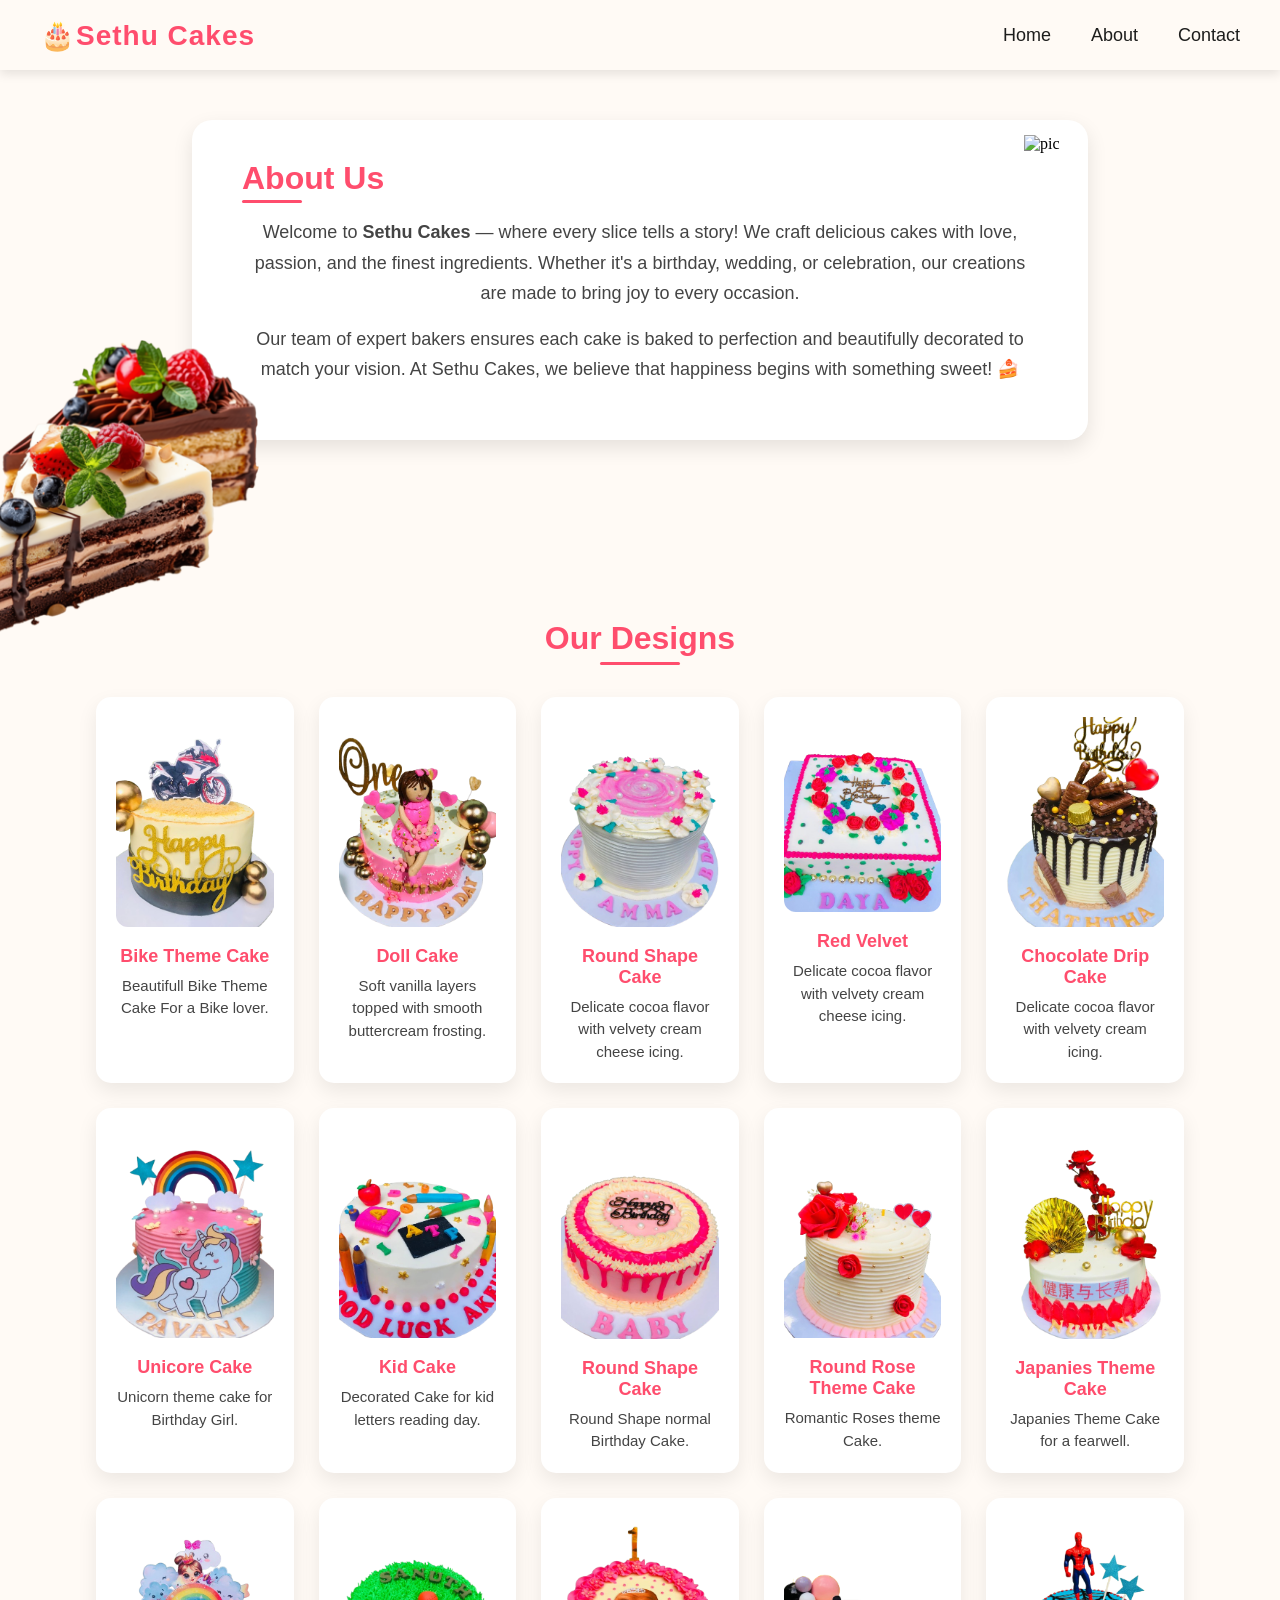
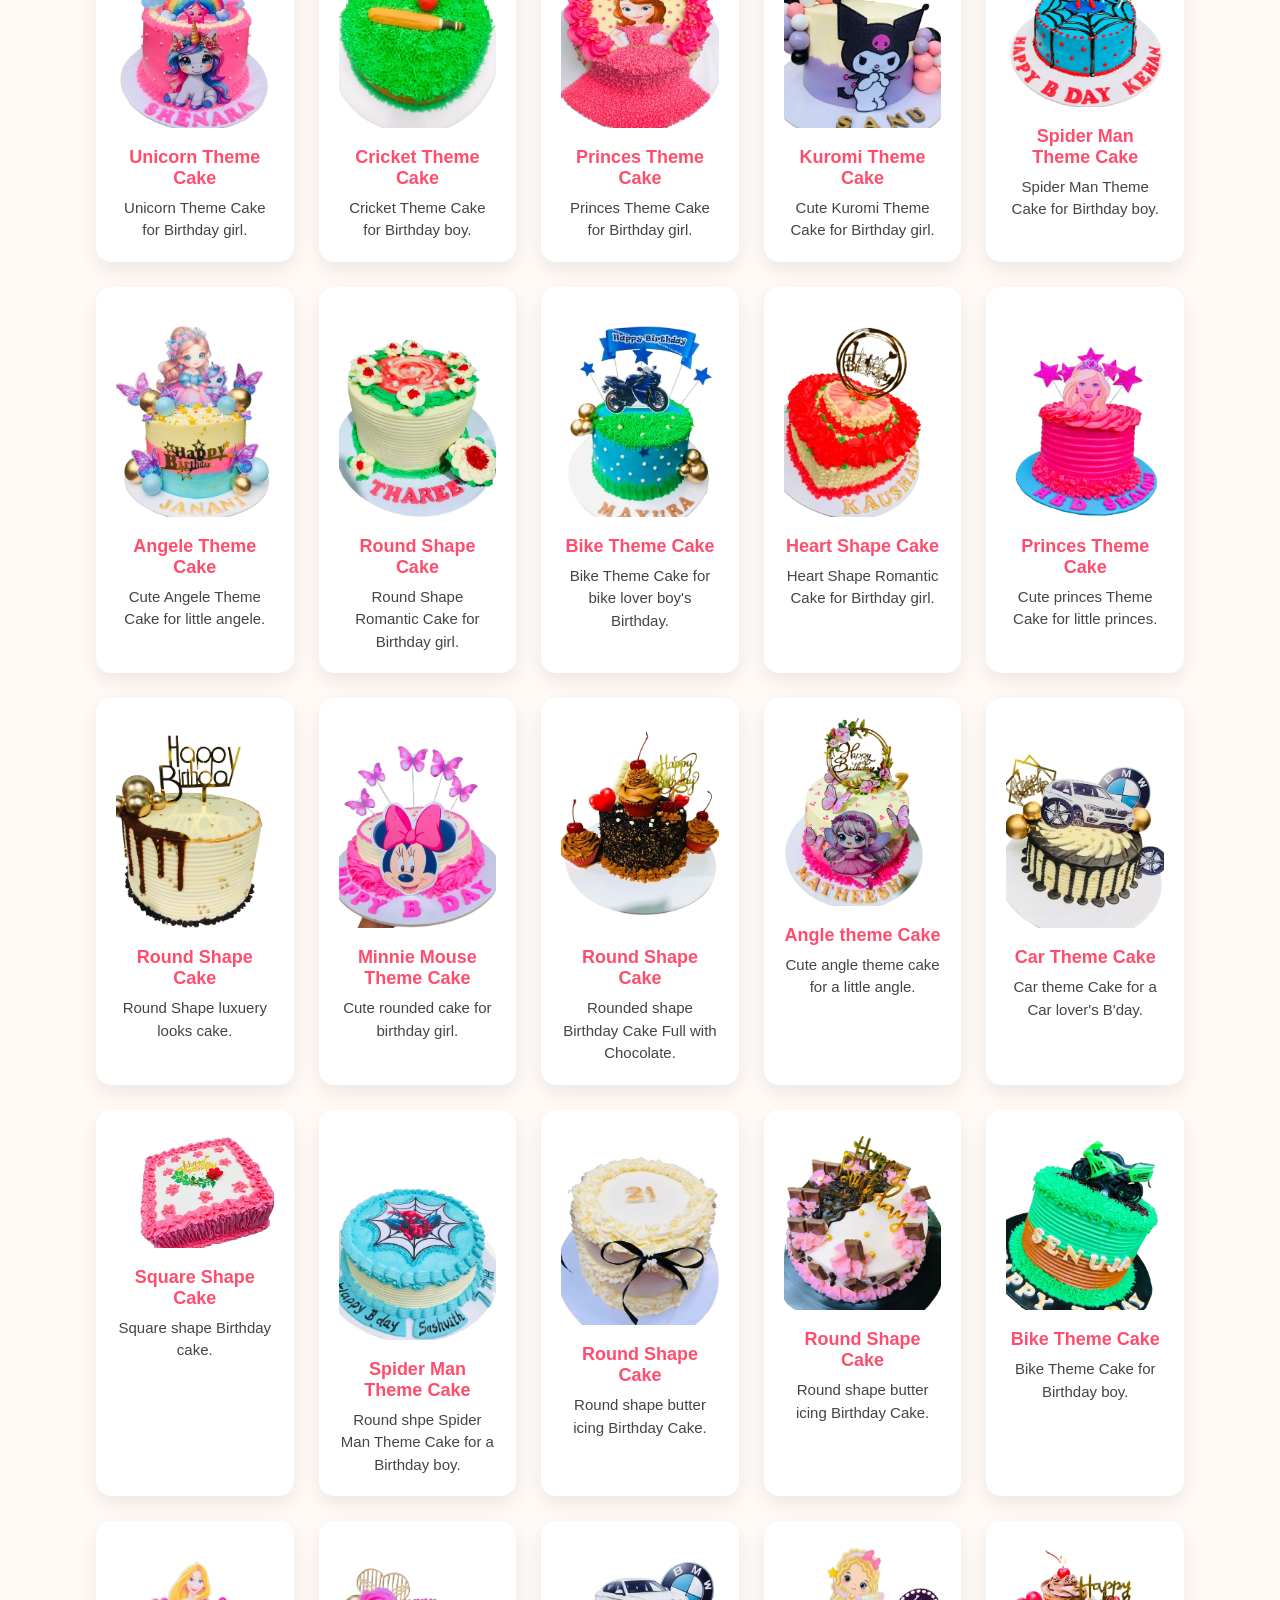
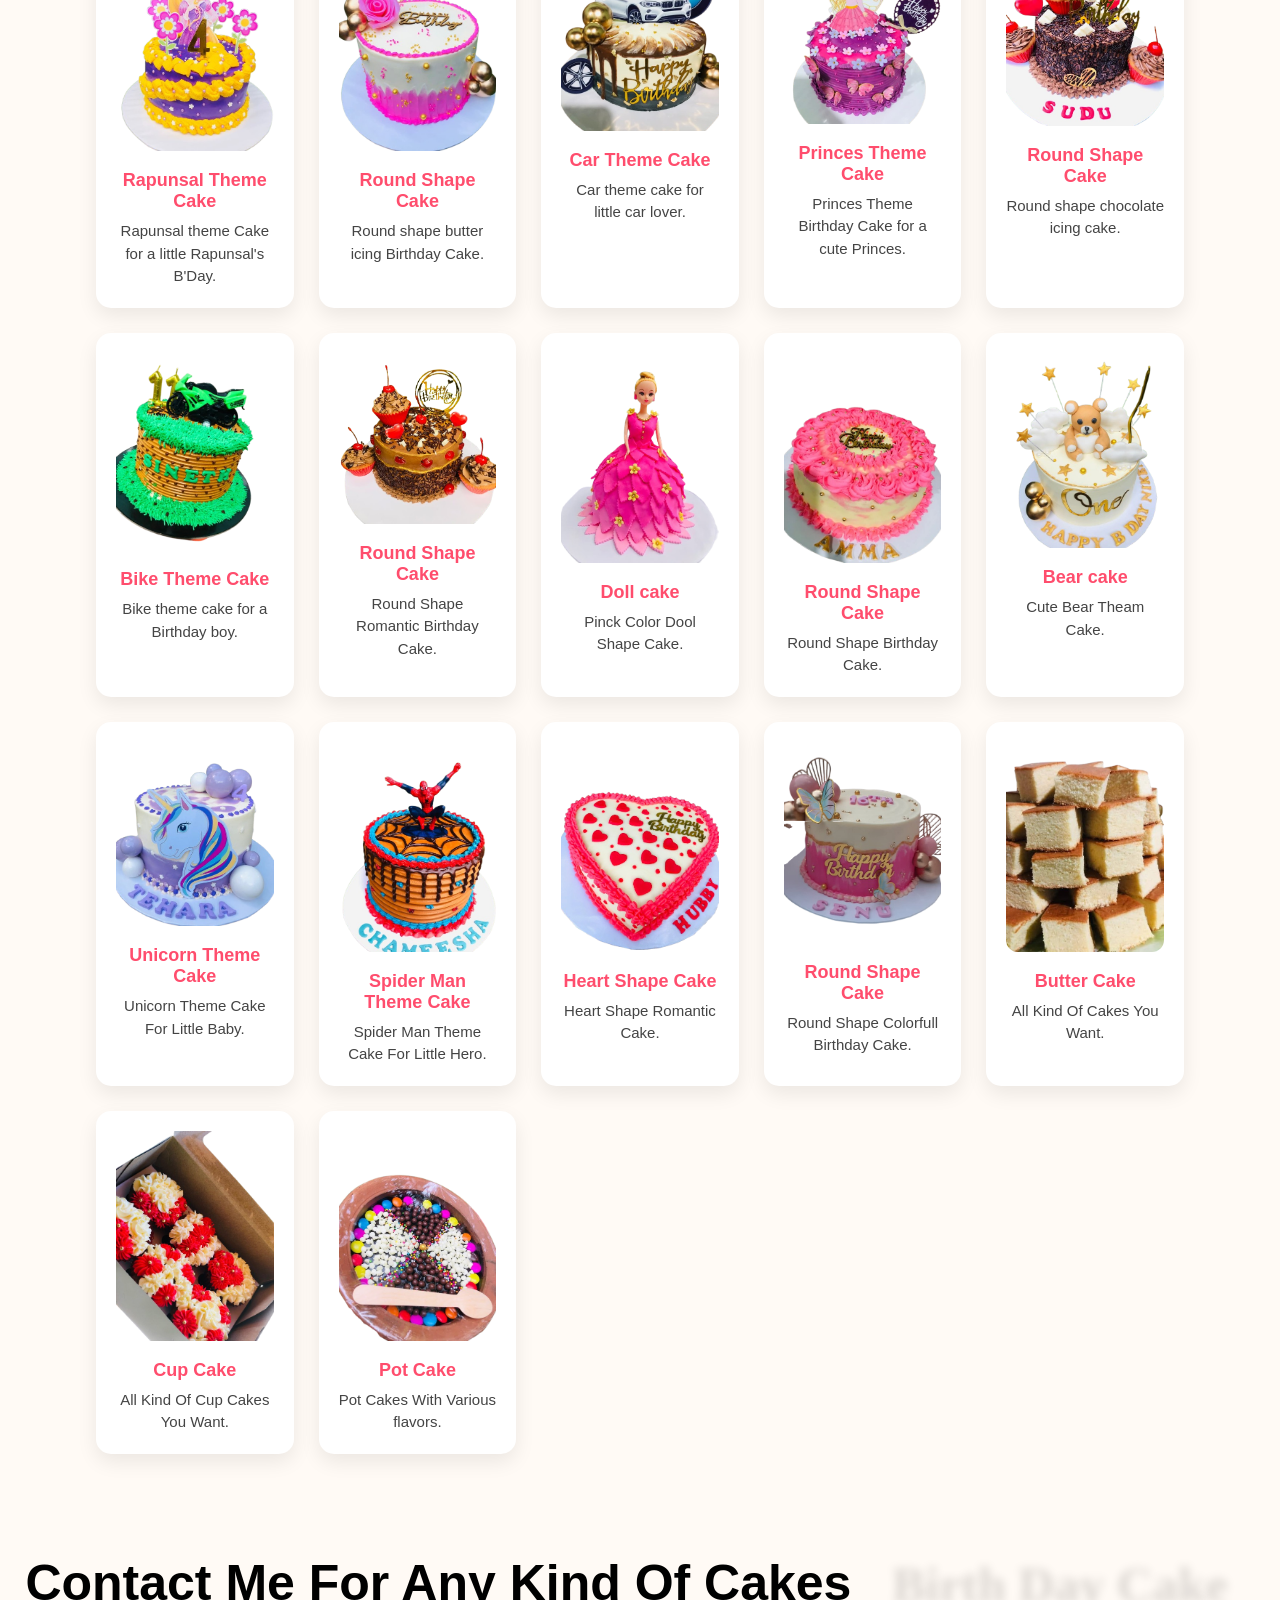
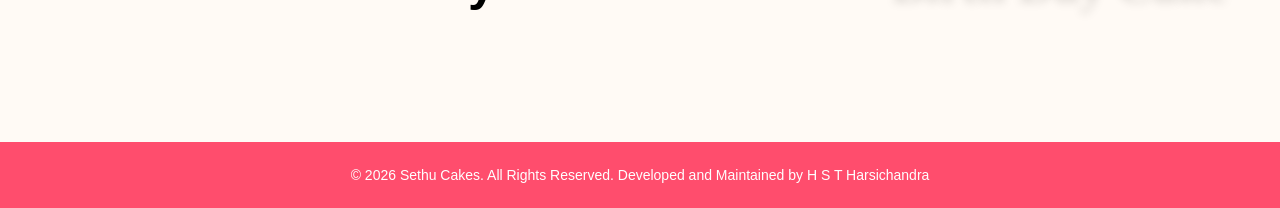
==== Sethu Cakes/menu.html @ a249d894 "Initial website upload" ====
<!DOCTYPE html>
<html lang="en">
<head>
    <meta charset="UTF-8">
    <meta name="viewport" content="width=device-width, initial-scale=1.0">
    <title>Sethu Cakes</title>
    
    <link rel='stylesheet' type='text/css' media='screen' href='main.css'>
    <link rel="stylesheet" href="menu1.css"/>

</head>

<body class="body">
  <header class="f">
    <h2>🎂Sethu Cakes</h2>

    <!-- Hamburger Icon -->
    <div class="hamburger" onclick="toggleMenu()">
      <span></span>
      <span></span>
      <span></span>
    </div>

    <!-- Navigation Menu -->
    <ul class="nav-menu">
      <li><a href="#home" onclick="toggleMenu()">Home</a></li>
      <li><a href="#about" onclick="toggleMenu()">About</a></li>
      <li><a href="#contact" onclick="toggleMenu()">Contact</a></li>
    </ul>
  </header>

  <!-- JS MUST be here -->
  <script>
    function toggleMenu() {
      document.querySelector('.nav-menu').classList.toggle('active');
    }
  </script>
</body>



  <section class="about" id="about">
  <div class="about-box">
    
    <h2 >About Us</h2>
    <p>
      Welcome to <strong>Sethu Cakes</strong> — where every slice tells a story!  
      We craft delicious cakes with love, passion, and the finest ingredients.  
      Whether it's a birthday, wedding, or celebration, our creations are made  
      to bring joy to every occasion.  
    </p>
    <p>
      Our team of expert bakers ensures each cake is baked to perfection and  
      beautifully decorated to match your vision. At Sethu Cakes, we believe  
      that happiness begins with something sweet! 🍰
    </p>
  </div>
  
</section>
<section>
    <img src="peace.PNG" alt="pic" class="img">
</section>
<section>
  <img src="two slice.png" alt="pic2" class="img2">
</section>
<section class="menu-section" id="home">
  <div class="menu-container">
    <h2 >Our Designs</h2>

    <div class="menu-grid">
      <!-- Cake 1 -->
      

      <div class="menu-item" onclick="openModal('cakeModal1')">
        <img src="cake 4tos/New folder (47)/bike4.png" alt="Chocolate Cake">
        <h3 class="h3">Bike Theme Cake</h3>
        <p class="p">Beautifull Bike Theme Cake For a Bike lover.</p>
       
      </div>
      
        <div id="cakeModal1" class="modal">
          <div class="modal-content">
            <span class="close" onclick="closeModal('cakeModal1')">&times;</span>
            
            <div class="slider">
              
                <img class="slides" src="cake 4tos/New folder (47)/bike.jpg" alt="Bike cake Photo">
                <img class="slides" src="cake 4tos/New folder (47)/bike2.jpg" alt="Bike cake Photo">
                <img class="slides" src="cake 4tos/New folder (47)/bike3.jpg" alt="Bike cake Photo">
              
             </div>
            <button class="prev" onclick="prevImage('cakeModal1')">&#10094;</button>
            <button class="next" onclick="nextImage('cakeModal1')">&#10095;</button>
            
            <!-- Right: Text Info -->
            <div class="modal-text">
              <h3>Bike Theme Cake</h3>
              <p class="a">
               Made with softly with butter icing cake for boy's Birth day
              </p>
               <p class="b" >Prise:  3800 lkr</p>
              <p class="b">Delivery available (Additional cost will add)</p>
              <p>
                <button class="btn" onclick="whatsApp(this)">Contact Me</button>
              </p>
            </div>
          </div>
        </div>

      <!-- Cake 2 -->
      <div class="menu-item" onclick="openModal('cakeModal2')">
        <img src="cake 4tos/New folder (48)/doll3.png" alt="Vanilla Cake">
        <h3>Doll Cake</h3>
        <p>Soft vanilla layers topped with smooth buttercream frosting.</p>
      </div>
      <div id="cakeModal2" class="modal">
          <div class="modal-content">
            <span class="close" onclick="closeModal('cakeModal2')">&times;</span>
            
            <div class="slider">
              
                <img class="slides" src="cake 4tos/New folder (48)/doll.jpg" alt=" cake Photo">
                <img class="slides" src="cake 4tos/New folder (48)/doll1.jpg" alt=" cake Photo">
                <img class="slides" src="cake 4tos/New folder (48)/doll2.jpg" alt=" cake Photo">
              
             </div>
            <button class="prev" onclick="prevImage('cakeModal2')">&#10094;</button>
            <button class="next" onclick="nextImage('cakeModal2')">&#10095;</button>
            
            <!-- Right: Text Info -->
            <div class="modal-text">
              <h3>Doll Cake</h3>
              <p class="a">
               Hand made fonded icing doll with butter icing cake
              </p>
               <p class="b" >Prise:  3800 lkr</p>
              <p class="b">Delivery available (Additional cost will add)</p>
              <p>
                <button class="btn" onclick="whatsApp(this)">Contact Me</button>
              </p>
            </div>
          </div>
        </div>


      <!-- Cake 3 -->
      <div class="menu-item" onclick="openModal('cakeModal3')">
        <img src="cake 4tos/New folder/WhatsApp_Image_2025-10-23_at_00.02.32_189ddcd5-removebg-preview.png" alt="Red Velvet Cake">
        <h3>Round Shape Cake</h3>
        <p>Delicate cocoa flavor with velvety cream cheese icing.</p>
      </div>
      <div id="cakeModal3" class="modal">
          <div class="modal-content">
            <span class="close" onclick="closeModal('cakeModal3')">&times;</span>
            
            <div class="slider">
              
                <img class="slides" src="cake 4tos/New folder/WhatsApp Image 2025-10-23 at 00.02.32_189ddcd5.jpg" alt="cake Photo">
                <img class="slides" src="cake 4tos/New folder/WhatsApp Image 2025-10-23 at 00.02.39_8df46bee.jpg" alt="cake Photo">
                <img class="slides" src="cake 4tos/New folder/WhatsApp Image 2025-10-23 at 00.02.41_5da0167f.jpg" alt="cake Photo">
              
             </div>
            <button class="prev" onclick="prevImage('cakeModal3')">&#10094;</button>
            <button class="next" onclick="nextImage('cakeModal3')">&#10095;</button>
            
            <!-- Right: Text Info -->
            <div class="modal-text">
              <h3>Round Shape Cake</h3>
              <p class="a">
               Butter cake corvered and decorated with butter icing.
              </p>
               <p class="b" >Prise:  3500 lkr</p>
              <p class="b">Delivery available (Additional cost will add)</p>
              <p>
                <button class="btn" onclick="whatsApp(this)">Contact Me</button>
              </p>
            </div>
          </div>
        </div>


      <!-- Cake 4 -->
     
      <div class="menu-item" onclick="openModal('cakeModal4')">
        <img src="cake 4tos/New folder (2)/cake4.png" alt="Red Velvet Cake">
        <h3>Red Velvet</h3>
        <p>Delicate cocoa flavor with velvety cream cheese icing.</p>
      </div>
      <div id="cakeModal4" class="modal">
          <div class="modal-content">
            <span class="close" onclick="closeModal('cakeModal4')">&times;</span>
            
            <div class="slider">
              
                <img class="slides" src="cake 4tos/New folder (2)/cake1.jpg" alt="cake Photo">
                <img class="slides" src="cake 4tos/New folder (2)/cake2.jpg" alt="cake Photo">
                <img class="slides" src="cake 4tos/New folder (2)/cake3.jpg" alt="cake Photo">
              
             </div>
            <button class="prev" onclick="prevImage('cakeModal4')">&#10094;</button>
            <button class="next" onclick="nextImage('cakeModal4')">&#10095;</button>
            
            <!-- Right: Text Info -->
            <div class="modal-text">
              <h3>Red Velvet</h3>
              <p class="a">
               Chocolate cake corvered with butter icing and decorated with butter icing
              </p>
               <p class="b" >Prise:  3500 lkr</p>
              <p class="b">Delivery available (Additional cost will add)</p>
              <p>
                <button class="btn" onclick="whatsApp(this)">Contact Me</button>
              </p>
            </div>
          </div>
        </div>

      

      <!-- Cake 5 -->
     <div class="menu-item" onclick="openModal('cakeModal5')">
        <img src="cake 4tos/New folder (3)/cake4.png" alt="cake photo">
        <h3>Chocolate Drip Cake</h3>
        <p>Delicate cocoa flavor with velvety cream icing.</p>
      </div>
      <div id="cakeModal5" class="modal">
          <div class="modal-content">
            <span class="close" onclick="closeModal('cakeModal5')">&times;</span>
            
            <div class="slider">
              
                <img class="slides" src="cake 4tos/New folder (3)/cake1.jpg" alt="cake Photo">
                <img class="slides" src="cake 4tos/New folder (3)/cake2.jpg" alt="cake Photo">
                <img class="slides" src="cake 4tos/New folder (3)/cake3.jpg" alt="cake Photo">
              
             </div>
            <button class="prev" onclick="prevImage('cakeModal5')">&#10094;</button>
            <button class="next" onclick="nextImage('cakeModal5')">&#10095;</button>
            
            <!-- Right: Text Info -->
            <div class="modal-text">
              <h3>Chocolate Drip Cake</h3>
              <p class="a">
               Made with softly with chocolate cake & covered from butter icing & Chocolate diped
              </p>
               <p class="b" >Prise:  3800 lkr</p>
              <p class="b">Delivery available (Additional cost will add)</p>
              <p>
                <button class="btn" onclick="whatsApp(this)">Contact Me</button>
              </p>
            </div>
          </div>
        </div>


      <!-- Cake 6 -->
      <div class="menu-item" onclick="openModal('cakeModal6')">
        <img src="cake 4tos/New folder (4)/cake3.png" alt="cake photo">
        <h3>Unicore Cake</h3>
        <p>Unicorn theme cake for Birthday Girl.</p>
      </div>
      <div id="cakeModal6" class="modal">
          <div class="modal-content">
            <span class="close" onclick="closeModal('cakeModal6')">&times;</span>
            
            <div class="slider">
              
                <img class="slides" src="cake 4tos/New folder (4)/cake1.jpg" alt="cake Photo">
                <img class="slides" src="cake 4tos/New folder (4)/cake2.jpg" alt="cake Photo">
                
              
             </div>
            <button class="prev" onclick="prevImage('cakeModal6')">&#10094;</button>
            <button class="next" onclick="nextImage('cakeModal6')">&#10095;</button>
            
            <!-- Right: Text Info -->
            <div class="modal-text">
              <h3>Unicorn Cake</h3>
              <p class="a">
               Butter cake corverd with butter icing & used Unicorn topin.
              </p>
               <p class="b" >Prise:  3500 lkr</p>
              <p class="b">Delivery available (Additional cost will add)</p>
              <p>
                <button class="btn" onclick="whatsApp(this)">Contact Me</button>
              </p>
            </div>
          </div>
        </div>

      <!-- Cake 7 -->
      <div class="menu-item" onclick="openModal('cakeModal7')">
        <img src="cake 4tos/New folder (5)/cake4.png" alt="cake photo">
        <h3>Kid Cake</h3>
        <p>Decorated Cake for kid letters reading day.</p>
      </div>
      <div id="cakeModal7" class="modal">
          <div class="modal-content">
            <span class="close" onclick="closeModal('cakeModal7')">&times;</span>
            
            <div class="slider">
              
                <img class="slides" src="cake 4tos/New folder (5)/cake1.jpg" alt="cake Photo">
                <img class="slides" src="cake 4tos/New folder (5)/cake2.jpg" alt="cake Photo">
                <img class="slides" src="cake 4tos/New folder (5)/cake3.jpg" alt="cake Photo">
                
              
             </div>
            <button class="prev" onclick="prevImage('cakeModal7')">&#10094;</button>
            <button class="next" onclick="nextImage('cakeModal7')">&#10095;</button>
            
            <!-- Right: Text Info -->
            <div class="modal-text">
              <h3>Kid Cake</h3>
              <p class="a">
               Butter cake covered with fonded icinc and hand made fonded decoration .
              </p>
               <p class="b" >Prise:  3900 lkr</p>
              <p class="b">Delivery available (Additional cost will add)</p>
              <p>
                <button class="btn" onclick="whatsApp(this)">Contact Me</button>
              </p>
            </div>
          </div>
        </div>


      <!-- Cake 8 -->
      <div class="menu-item" onclick="openModal('cakeModal8')">
        <img src="cake 4tos/New folder (6)/cake4.png" alt="cake photo">
        <h3>Round Shape Cake</h3>
        <p>Round Shape normal Birthday Cake.</p>
      </div>
      <div id="cakeModal8" class="modal">
          <div class="modal-content">
            <span class="close" onclick="closeModal('cakeModal8')">&times;</span>
            
            <div class="slider">
              
                <img class="slides" src="cake 4tos/New folder (6)/cake1.jpg" alt="cake Photo">
                <img class="slides" src="cake 4tos/New folder (6)/cake2.jpg" alt="cake Photo">
                <img class="slides" src="cake 4tos/New folder (6)/cake3.jpg" alt="cake Photo">
                
              
             </div>
            <button class="prev" onclick="prevImage('cakeModal8')">&#10094;</button>
            <button class="next" onclick="nextImage('cakeModal8')">&#10095;</button>
            
            <!-- Right: Text Info -->
            <div class="modal-text">
              <h3>Round Shape Cake</h3>
              <p class="a">
               Butter cake covered & decorated with butter icing cake.
              </p>
               <p class="b" >Prise:  3500 lkr</p>
              <p class="b">Delivery available (Additional cost will add)</p>
              <p>
                <button class="btn" onclick="whatsApp(this)">Contact Me</button>
              </p>
            </div>
          </div>
        </div>


      <!-- Cake 9 -->
      <div class="menu-item" onclick="openModal('cakeModal9')">
        <img src="cake 4tos/New folder (7)/rose3.png" alt="cake photo">
        <h3>Round Rose Theme Cake</h3>
        <p>Romantic Roses theme Cake.</p>
      </div>
      <div id="cakeModal9" class="modal">
          <div class="modal-content">
            <span class="close" onclick="closeModal('cakeModal9')">&times;</span>
            
            <div class="slider">
              
                <img class="slides" src="cake 4tos/New folder (7)/rose.jpg" alt="cake Photo">
                <img class="slides" src="cake 4tos/New folder (7)/rose2.jpg" alt="cake Photo">
                
                
              
             </div>
            <button class="prev" onclick="prevImage('cakeModal9')">&#10094;</button>
            <button class="next" onclick="nextImage('cakeModal9')">&#10095;</button>
            
            <!-- Right: Text Info -->
            <div class="modal-text">
              <h3>Round Rose Theme Cake</h3>
              <p class="a">
               Corverd with butter icing & decorated with fonded roses.
              </p>
               <p class="b" >Prise:  3500 lkr</p>
              <p class="b">Delivery available (Additional cost will add)</p>
              <p>
                <button class="btn" onclick="whatsApp(this)">Contact Me</button>
              </p>
            </div>
          </div>
        </div>

        
      <!-- Cake 10 -->
      <div class="menu-item" onclick="openModal('cakeModal10')">
        <img src="cake 4tos/New folder (8)/cake3.png" alt="cake photo">
        <h3>Japanies Theme Cake</h3>
        <p>Japanies Theme Cake for a fearwell.</p>
      </div>
      <div id="cakeModal10" class="modal">
          <div class="modal-content">
            <span class="close" onclick="closeModal('cakeModal10')">&times;</span>
            
            <div class="slider">
              
                <img class="slides" src="cake 4tos/New folder (8)/cake1.jpg" alt="cake Photo">
                <img class="slides" src="cake 4tos/New folder (8)/cake2.jpg" alt="cake Photo">
                
                
              
             </div>
            <button class="prev" onclick="prevImage('cakeModal10')">&#10094;</button>
            <button class="next" onclick="nextImage('cakeModal10')">&#10095;</button>
            
            <!-- Right: Text Info -->
            <div class="modal-text">
              <h3>Japanies Theme Cake</h3>
              <p class="a">
               Corverd with butter icing & fonded icing & decorated with fresh flowers.
              </p>
               <p class="b" >Prise:  3800 lkr</p>
              <p class="b">Delivery available (Additional cost will add)</p>
              <p>
                <button class="btn" onclick="whatsApp(this)">Contact Me</button>
              </p>
            </div>
          </div>
        </div>


      <!-- Cake 11 -->
      <div class="menu-item" onclick="openModal('cakeModal11')">
        <img src="cake 4tos/New folder (9)/cake4.png" alt="cake photo">
        <h3>Unicorn Theme Cake</h3>
        <p>Unicorn Theme Cake for Birthday girl.</p>
      </div>
      <div id="cakeModal11" class="modal">
          <div class="modal-content">
            <span class="close" onclick="closeModal('cakeModal11')">&times;</span>
            
            <div class="slider">
              
                <img class="slides" src="cake 4tos/New folder (9)/cake1.jpg" alt="cake Photo">
                <img class="slides" src="cake 4tos/New folder (9)/cake2.jpg" alt="cake Photo">
                <img class="slides" src="cake 4tos/New folder (9)/cake3.jpg" alt="cake Photo">
                
                
              
             </div>
            <button class="prev" onclick="prevImage('cakeModal11')">&#10094;</button>
            <button class="next" onclick="nextImage('cakeModal11')">&#10095;</button>
            
            <!-- Right: Text Info -->
            <div class="modal-text">
              <h3>Unicorn Theme Cake</h3>
              <p class="a">
               Corverd with butter icing and use beautifull topins to decorate.
              </p>
               <p class="b" >Prise:  3500 lkr</p>
              <p class="b">Delivery available (Additional cost will add)</p>
              <p>
                <button class="btn" onclick="whatsApp(this)">Contact Me</button>
              </p>
            </div>
          </div>
        </div>


      <!-- Cake 12 -->
      <div class="menu-item" onclick="openModal('cakeModal12')">
        <img src="cake 4tos/New folder (10)/cake4.png" alt="cake photo">
        <h3>Cricket Theme Cake</h3>
        <p>Cricket Theme Cake for Birthday boy.</p>
      </div>
      <div id="cakeModal12" class="modal">
          <div class="modal-content">
            <span class="close" onclick="closeModal('cakeModal12')">&times;</span>
            
            <div class="slider">
              
                <img class="slides" src="cake 4tos/New folder (10)/cake1.jpg" alt="cake Photo">
                <img class="slides" src="cake 4tos/New folder (10)/cake2.jpg" alt="cake Photo">
                <img class="slides" src="cake 4tos/New folder (10)/cake3.jpg" alt="cake Photo">
                
                
              
             </div>
            <button class="prev" onclick="prevImage('cakeModal12')">&#10094;</button>
            <button class="next" onclick="nextImage('cakeModal12')">&#10095;</button>
            
            <!-- Right: Text Info -->
            <div class="modal-text">
              <h3>Cricket Theme Cake</h3>
              <p class="a">
               Corverd with butter icing and decorated with fonded bat and ball.
              </p>
               <p class="b" >Prise:  3500 lkr</p>
              <p class="b">Delivery available (Additional cost will add)</p>
              <p>
                <button class="btn" onclick="whatsApp(this)">Contact Me</button>
              </p>
            </div>
          </div>
        </div>


      <!-- Cake 13 -->
      <div class="menu-item" onclick="openModal('cakeModal13')">
        <img src="cake 4tos/New folder (11)/cake4.png" alt="cake photo">
        <h3>Princes Theme Cake</h3>
        <p>Princes Theme Cake for Birthday girl.</p>
      </div>
      <div id="cakeModal13" class="modal">
          <div class="modal-content">
            <span class="close" onclick="closeModal('cakeModal13')">&times;</span>
            
            <div class="slider">
              
                <img class="slides" src="cake 4tos/New folder (11)/cake1.jpg" alt="cake Photo">
                <img class="slides" src="cake 4tos/New folder (11)/cake2.jpg" alt="cake Photo">
                <img class="slides" src="cake 4tos/New folder (11)/cake3.jpg" alt="cake Photo">
                
                
              
             </div>
            <button class="prev" onclick="prevImage('cakeModal13')">&#10094;</button>
            <button class="next" onclick="nextImage('cakeModal13')">&#10095;</button>
            
            <!-- Right: Text Info -->
            <div class="modal-text">
              <h3>Princes Theme Cake</h3>
              <p class="a">
               Corverd with butter icing and use beautifull Princes topin for decoration.
              </p>
               <p class="b" >Prise:  3500 lkr</p>
              <p class="b">Delivery available (Additional cost will add)</p>
              <p>
                <button class="btn" onclick="whatsApp(this)">Contact Me</button>
              </p>
            </div>
          </div>
        </div>


      <!-- Cake 14 -->
      <div class="menu-item" onclick="openModal('cakeModal14')">
        <img src="cake 4tos/New folder (12)/cake4.png" alt="cake photo">
        <h3>Kuromi Theme Cake</h3>
        <p>Cute Kuromi Theme Cake for Birthday girl.</p>
      </div>
      <div id="cakeModal14" class="modal">
          <div class="modal-content">
            <span class="close" onclick="closeModal('cakeModal14')">&times;</span>
            
            <div class="slider">
              
                <img class="slides" src="cake 4tos/New folder (12)/cake1.jpg" alt="cake Photo">
                <img class="slides" src="cake 4tos/New folder (12)/cake2.jpg" alt="cake Photo">
                <img class="slides" src="cake 4tos/New folder (12)/cake3.jpg" alt="cake Photo">
                
                
              
             </div>
            <button class="prev" onclick="prevImage('cakeModal14')">&#10094;</button>
            <button class="next" onclick="nextImage('cakeModal14')">&#10095;</button>
            
            <!-- Right: Text Info -->
            <div class="modal-text">
              <h3>Kuromi Theme Cake</h3>
              <p class="a">
               Corverd with butter icing & use beautifull topins & Deco balls to decorate.
              </p>
               <p class="b" >Prise:  3500 lkr</p>
              <p class="b">Delivery available (Additional cost will add)</p>
              <p>
                <button class="btn" onclick="whatsApp(this)">Contact Me</button>
              </p>
            </div>
          </div>
        </div>


      <!-- Cake 15 -->
      <div class="menu-item" onclick="openModal('cakeModal15')">
        <img src="cake 4tos/New folder (13)/cake4.png" alt="cake photo">
        <h3>Spider Man Theme Cake</h3>
        <p>Spider Man Theme Cake for Birthday boy.</p>
      </div>
      <div id="cakeModal15" class="modal">
          <div class="modal-content">
            <span class="close" onclick="closeModal('cakeModal15')">&times;</span>
            
            <div class="slider">
              
                <img class="slides" src="cake 4tos/New folder (13)/cake1.jpg" alt="cake Photo">
                <img class="slides" src="cake 4tos/New folder (13)/cake2.jpg" alt="cake Photo">
                <img class="slides" src="cake 4tos/New folder (13)/cake3.jpg" alt="cake Photo">
                
                
              
             </div>
            <button class="prev" onclick="prevImage('cakeModal15')">&#10094;</button>
            <button class="next" onclick="nextImage('cakeModal15')">&#10095;</button>
            
            <!-- Right: Text Info -->
            <div class="modal-text">
              <h3>Spider Man Theme Cake</h3>
              <p class="a">
               Corverd with butter icing & used spider man doll.
              </p>
               <p class="b" >Prise:  3500 lkr</p>
              <p class="b">Delivery available (Additional cost will add)</p>
              <p>
                <button class="btn" onclick="whatsApp(this)">Contact Me</button>
              </p>
            </div>
          </div>
        </div>
        

      <!-- Cake 16 -->
      <div class="menu-item" onclick="openModal('cakeModal16')">
        <img src="cake 4tos/New folder (14)/cake4.png" alt="cake photo">
        <h3>Angele Theme Cake</h3>
        <p>Cute Angele Theme Cake for little angele.</p>
      </div>
      <div id="cakeModal16" class="modal">
          <div class="modal-content">
            <span class="close" onclick="closeModal('cakeModal16')">&times;</span>
            
            <div class="slider">
              
                <img class="slides" src="cake 4tos/New folder (14)/cake1.jpg" alt="cake Photo">
                <img class="slides" src="cake 4tos/New folder (14)/cake2.jpg" alt="cake Photo">
                <img class="slides" src="cake 4tos/New folder (14)/cake3.jpg" alt="cake Photo">
                
                
              
             </div>
            <button class="prev" onclick="prevImage('cakeModal16')">&#10094;</button>
            <button class="next" onclick="nextImage('cakeModal16')">&#10095;</button>
            
            <!-- Right: Text Info -->
            <div class="modal-text">
              <h3>Angele Theme Cake</h3>
              <p class="a">
               Corverd with butter icing & use beautifull topins & Deco balls to decorate.
              </p>
               <p class="b" >Prise:  3500 lkr</p>
              <p class="b">Delivery available (Additional cost will add)</p>
              <p>
                <button class="btn" onclick="whatsApp(this)">Contact Me</button>
              </p>
            </div>
          </div>
        </div>



        <!-- Cake 17 -->
      <div class="menu-item" onclick="openModal('cakeModal17')">
        <img src="cake 4tos/New folder (15)/cake4.png" alt="cake photo">
        <h3>Round Shape Cake</h3>
        <p>Round Shape Romantic Cake for Birthday girl.</p>
      </div>
      <div id="cakeModal17" class="modal">
          <div class="modal-content">
            <span class="close" onclick="closeModal('cakeModal17')">&times;</span>
            
            <div class="slider">
              
                <img class="slides" src="cake 4tos/New folder (15)/cake1.jpg" alt="cake Photo">
                <img class="slides" src="cake 4tos/New folder (15)/cake2.jpg" alt="cake Photo">
                <img class="slides" src="cake 4tos/New folder (15)/cake3.jpg" alt="cake Photo">
                
                
              
             </div>
            <button class="prev" onclick="prevImage('cakeModal17')">&#10094;</button>
            <button class="next" onclick="nextImage('cakeModal17')">&#10095;</button>
            
            <!-- Right: Text Info -->
            <div class="modal-text">
              <h3>Round Shape Cake</h3>
              <p class="a">
               Corverd with butter icing & decorated with hand made flowers.
              </p>
               <p class="b" >Prise:  3500 lkr</p>
              <p class="b">Delivery available (Additional cost will add)</p>
              <p>
                <button class="btn" onclick="whatsApp(this)">Contact Me</button>
              </p>
            </div>
          </div>
        </div>


        <!-- Cake 18 -->
      <div class="menu-item" onclick="openModal('cakeModal18')">
        <img src="cake 4tos/New folder (16)/cake4.png" alt="cake photo">
        <h3>Bike Theme Cake</h3>
        <p>Bike Theme Cake for bike lover boy's Birthday.</p>
      </div>
      <div id="cakeModal18" class="modal">
          <div class="modal-content">
            <span class="close" onclick="closeModal('cakeModal18')">&times;</span>
            
            <div class="slider">
              
                <img class="slides" src="cake 4tos/New folder (16)/cake1.jpg" alt="cake Photo">
                <img class="slides" src="cake 4tos/New folder (16)/cake2.jpg" alt="cake Photo">
                <img class="slides" src="cake 4tos/New folder (16)/cake3.jpg" alt="cake Photo">
                
                
              
             </div>
            <button class="prev" onclick="prevImage('cakeModal18')">&#10094;</button>
            <button class="next" onclick="nextImage('cakeModal18')">&#10095;</button>
            
            <!-- Right: Text Info -->
            <div class="modal-text">
              <h3>Bike Theme Cake</h3>
              <p class="a">
               Corverd with butter icing & used bike theme topins.
              </p>
               <p class="b" >Prise:  3500 lkr</p>
              <p class="b">Delivery available (Additional cost will add)</p>
              <p>
                <button class="btn" onclick="whatsApp(this)">Contact Me</button>
              </p>
            </div>
          </div>
        </div>


      <!-- Cake 19 -->
      <div class="menu-item" onclick="openModal('cakeModal19')">
        <img src="cake 4tos/New folder (17)/cake4.png" alt="cake photo">
        <h3>Heart Shape Cake</h3>
        <p>Heart Shape Romantic Cake for Birthday girl.</p>
      </div>
      <div id="cakeModal19" class="modal">
          <div class="modal-content">
            <span class="close" onclick="closeModal('cakeModal19')">&times;</span>
            
            <div class="slider">
              
                <img class="slides" src="cake 4tos/New folder (17)/cake1.jpg" alt="cake Photo">
                <img class="slides" src="cake 4tos/New folder (17)/cake2.jpg" alt="cake Photo">
                <img class="slides" src="cake 4tos/New folder (17)/cake3.jpg" alt="cake Photo">
                
                
              
             </div>
            <button class="prev" onclick="prevImage('cakeModal19')">&#10094;</button>
            <button class="next" onclick="nextImage('cakeModal19')">&#10095;</button>
            
            <!-- Right: Text Info -->
            <div class="modal-text">
              <h3>Heart Shape Cake</h3>
              <p class="a">
               Decorated and corverd with butter icing cake.
              </p>
               <p class="b" >Prise:  3500 lkr</p>
              <p class="b">Delivery available (Additional cost will add)</p>
              <p>
                <button class="btn" onclick="whatsApp(this)">Contact Me</button>
              </p>
            </div>
          </div>
        </div>


      <!-- Cake 20 -->
      <div class="menu-item" onclick="openModal('cakeModal20')">
        <img src="cake 4tos/New folder (18)/cake4.png" alt="cake photo">
        <h3>Princes Theme Cake</h3>
        <p>Cute princes Theme Cake for little princes.</p>
      </div>
      <div id="cakeModal20" class="modal">
          <div class="modal-content">
            <span class="close" onclick="closeModal('cakeModal20')">&times;</span>
            
            <div class="slider">
              
                <img class="slides" src="cake 4tos/New folder (18)/cake1.jpg" alt="cake Photo">
                <img class="slides" src="cake 4tos/New folder (18)/cake2.jpg" alt="cake Photo">
                <img class="slides" src="cake 4tos/New folder (18)/cake3.jpg" alt="cake Photo">

                
                
              
             </div>
            <button class="prev" onclick="prevImage('cakeModal20')">&#10094;</button>
            <button class="next" onclick="nextImage('cakeModal20')">&#10095;</button>
            
            <!-- Right: Text Info -->
            <div class="modal-text">
              <h3>Princes Theme Cake</h3>
              <p class="a">
               Corverd with butter icing & use beautifull topins to decorate.
              </p>
               <p class="b" >Prise:  3500 lkr</p>
              <p class="b">Delivery available (Additional cost will add)</p>
              <p>
                <button class="btn" onclick="whatsApp(this)">Contact Me</button>
              </p>
            </div>
          </div>
        </div>



      <!-- Cake 21 -->
      <div class="menu-item" onclick="openModal('cakeModal21')">
        <img src="cake 4tos/New folder (19)/cake4.png" alt="cake photo">
        <h3>Round Shape Cake</h3>
        <p>Round Shape luxuery looks cake.</p>
      </div>
      <div id="cakeModal21" class="modal">
          <div class="modal-content">
            <span class="close" onclick="closeModal('cakeModal21')">&times;</span>
            
            <div class="slider">
              
                <img class="slides" src="cake 4tos/New folder (19)/cake1.jpg" alt="cake Photo">
                <img class="slides" src="cake 4tos/New folder (19)/cake2.jpg" alt="cake Photo">
                <img class="slides" src="cake 4tos/New folder (19)/cake3.jpg" alt="cake Photo">

                
                
              
             </div>
            <button class="prev" onclick="prevImage('cakeModal21')">&#10094;</button>
            <button class="next" onclick="nextImage('cakeModal21')">&#10095;</button>
            
            <!-- Right: Text Info -->
            <div class="modal-text">
              <h3>Round Shape Cake</h3>
              <p class="a">
               Corverd with butter icing & chocolate driped for half of the cake.
              </p>
               <p class="b" >Prise:  3800 lkr</p>
              <p class="b">Delivery available (Additional cost will add)</p>
              <p>
                <button class="btn" onclick="whatsApp(this)">Contact Me</button>
              </p>
            </div>
          </div>
        </div>



      <!-- Cake 22 -->
      <div class="menu-item" onclick="openModal('cakeModal22')">
        <img src="cake 4tos/New folder (20)/cake4.png" alt="cake photo">
        <h3>Minnie Mouse Theme Cake</h3>
        <p>Cute rounded cake for birthday girl.</p>
      </div>
      <div id="cakeModal22" class="modal">
          <div class="modal-content">
            <span class="close" onclick="closeModal('cakeModal22')">&times;</span>
            
            <div class="slider">
              
                <img class="slides" src="cake 4tos/New folder (20)/cake1.jpg" alt="cake Photo">
                <img class="slides" src="cake 4tos/New folder (20)/cake2.jpg" alt="cake Photo">
                <img class="slides" src="cake 4tos/New folder (20)/cake3.jpg" alt="cake Photo">

                
                
              
             </div>
            <button class="prev" onclick="prevImage('cakeModal22')">&#10094;</button>
            <button class="next" onclick="nextImage('cakeModal22')">&#10095;</button>
            
            <!-- Right: Text Info -->
            <div class="modal-text">
              <h3>Minnie Mouse Theme Cake</h3>
              <p class="a">
               Corverd with butter icing & decorated with toppins.
              </p>
               <p class="b" >Prise:  3500 lkr</p>
              <p class="b">Delivery available (Additional cost will add)</p>
              <p>
                <button class="btn" onclick="whatsApp(this)">Contact Me</button>
              </p>
            </div>
          </div>
        </div>

      <!-- Cake 23 -->
      <div class="menu-item" onclick="openModal('cakeModal23')">
        <img src="cake 4tos/New folder (21)/cake4.png" alt="cake photo">
        <h3>Round Shape Cake</h3>
        <p>Rounded shape Birthday Cake Full with Chocolate.</p>
      </div>
      <div id="cakeModal23" class="modal">
          <div class="modal-content">
            <span class="close" onclick="closeModal('cakeModal23')">&times;</span>
            
            <div class="slider">
              
                <img class="slides" src="cake 4tos/New folder (21)/cake1.jpg" alt="cake Photo">
                <img class="slides" src="cake 4tos/New folder (21)/cake2.jpg" alt="cake Photo">
                <img class="slides" src="cake 4tos/New folder (21)/cake3.jpg" alt="cake Photo">

                
                
              
             </div>
            <button class="prev" onclick="prevImage('cakeModal23')">&#10094;</button>
            <button class="next" onclick="nextImage('cakeModal23')">&#10095;</button>
            
            <!-- Right: Text Info -->
            <div class="modal-text">
              <h3>Round Shape Cake</h3>
              <p class="a">
               Corverd with butter icing and chocolate sprinkels used chocolate icing cupcakes to decorate.
              </p>
               <p class="b" >Prise:  4300 lkr</p>
              <p class="b">Delivery available (Additional cost will add)</p>
              <p>
                <button class="btn" onclick="whatsApp(this)">Contact Me</button>
              </p>
            </div>
          </div>
        </div>


      <!-- Cake 24 -->
      <div class="menu-item" onclick="openModal('cakeModal24')">
        <img src="cake 4tos/New folder (22)/cake4.png" alt="cake photo">
        <h3>Angle theme Cake</h3>
        <p>Cute angle theme cake for a little angle.</p>
      </div>
      <div id="cakeModal24" class="modal">
          <div class="modal-content">
            <span class="close" onclick="closeModal('cakeModal24')">&times;</span>
            
            <div class="slider">
              
                <img class="slides" src="cake 4tos/New folder (22)/cake1.jpg" alt="cake Photo">
                <img class="slides" src="cake 4tos/New folder (22)/cake2.jpg" alt="cake Photo">
                <img class="slides" src="cake 4tos/New folder (22)/cake3.jpg" alt="cake Photo">

                
                
              
             </div>
            <button class="prev" onclick="prevImage('cakeModal24')">&#10094;</button>
            <button class="next" onclick="nextImage('cakeModal24')">&#10095;</button>
            
            <!-- Right: Text Info -->
            <div class="modal-text">
              <h3>Angle Theme Cake</h3>
              <p class="a">
               Corverd with butter icing & decorated with cute angle topins.
              </p>
               <p class="b" >Prise:  3500 lkr</p>
              <p class="b">Delivery available (Additional cost will add)</p>
              <p>
                <button class="btn" onclick="whatsApp(this)">Contact Me</button>
              </p>
            </div>
          </div>
        </div>


        <!-- Cake 25 -->
      <div class="menu-item" onclick="openModal('cakeModal25')">
        <img src="cake 4tos/New folder (23)/cake4.png" alt="cake photo">
        <h3>Car Theme Cake</h3>
        <p>Car theme Cake for a Car lover's B'day.</p>
      </div>
      <div id="cakeModal25" class="modal">
          <div class="modal-content">
            <span class="close" onclick="closeModal('cakeModal25')">&times;</span>
            
            <div class="slider">
              
                <img class="slides" src="cake 4tos/New folder (23)/cake1.jpg" alt="cake Photo">
                <img class="slides" src="cake 4tos/New folder (23)/cake2.jpg" alt="cake Photo">
                <img class="slides" src="cake 4tos/New folder (23)/cake3.jpg" alt="cake Photo">

                
                
              
             </div>
            <button class="prev" onclick="prevImage('cakeModal25')">&#10094;</button>
            <button class="next" onclick="nextImage('cakeModal25')">&#10095;</button>
            
            <!-- Right: Text Info -->
            <div class="modal-text">
              <h3>Car Theme Cake</h3>
              <p class="a">
               Corverd with butter icing & chocolate driped, used beautifull topins to decorate.
              </p>
               <p class="b" >Prise:  3800 lkr</p>
              <p class="b">Delivery available (Additional cost will add)</p>
              <p>
                <button class="btn" onclick="whatsApp(this)">Contact Me</button>
              </p>
            </div>
          </div>
        </div>


      <!-- Cake 26 -->
      <div class="menu-item" onclick="openModal('cakeModal26')">
        <img src="cake 4tos/New folder (24)/cake4.png" alt="cake photo">
        <h3>Square Shape Cake</h3>
        <p>Square shape Birthday cake.</p>
      </div>
      <div id="cakeModal26" class="modal">
          <div class="modal-content">
            <span class="close" onclick="closeModal('cakeModal26')">&times;</span>
            
            <div class="slider">
              
                <img class="slides" src="cake 4tos/New folder (24)/cake1.jpg" alt="cake Photo">
                <img class="slides" src="cake 4tos/New folder (24)/cake2.jpg" alt="cake Photo">
                <img class="slides" src="cake 4tos/New folder (24)/cake3.jpg" alt="cake Photo">

                
                
              
             </div>
            <button class="prev" onclick="prevImage('cakeModal26')">&#10094;</button>
            <button class="next" onclick="nextImage('cakeModal26')">&#10095;</button>
            
            <!-- Right: Text Info -->
            <div class="modal-text">
              <h3>Square Shape Cake</h3>
              <p class="a">
               Corverd Decorated with butter icing.
              </p>
               <p class="b" >Prise:  3500 lkr</p>
              <p class="b">Delivery available (Additional cost will add)</p>
              <p>
                <button class="btn" onclick="whatsApp(this)">Contact Me</button>
              </p>
            </div>
          </div>
        </div>


      <!-- Cake 27 -->
      <div class="menu-item" onclick="openModal('cakeModal27')">
        <img src="cake 4tos/New folder (25)/cake4.png" alt="cake photo">
        <h3>Spider Man Theme Cake</h3>
        <p>Round shpe Spider Man Theme Cake for a Birthday boy.</p>
      </div>
      <div id="cakeModal27" class="modal">
          <div class="modal-content">
            <span class="close" onclick="closeModal('cakeModal27')">&times;</span>
            
            <div class="slider">
              
                <img class="slides" src="cake 4tos/New folder (25)/cake1.jpg" alt="cake Photo">
                <img class="slides" src="cake 4tos/New folder (25)/cake2.jpg" alt="cake Photo">
                <img class="slides" src="cake 4tos/New folder (25)/cake3.jpg" alt="cake Photo">

                
                
              
             </div>
            <button class="prev" onclick="prevImage('cakeModal27')">&#10094;</button>
            <button class="next" onclick="nextImage('cakeModal27')">&#10095;</button>
            
            <!-- Right: Text Info -->
            <div class="modal-text">
              <h3>Spider Man Theme Cake</h3>
              <p class="a">
               Corverd with butter icing & used Spider Man topin for decoration.
              </p>
               <p class="b" >Prise:  3500 lkr</p>
              <p class="b">Delivery available (Additional cost will add)</p>
              <p>
                <button class="btn" onclick="whatsApp(this)">Contact Me</button>
              </p>
            </div>
          </div>
        </div>


      <!-- Cake 28 -->
      <div class="menu-item" onclick="openModal('cakeModal28')">
        <img src="cake 4tos/New folder (26)/cake4.png" alt="cake photo">
        <h3>Round Shape Cake</h3>
        <p>Round shape butter icing Birthday Cake.</p>
      </div>
      <div id="cakeModal28" class="modal">
          <div class="modal-content">
            <span class="close" onclick="closeModal('cakeModal28')">&times;</span>
            
            <div class="slider">
              
                <img class="slides" src="cake 4tos/New folder (26)/cake1.jpg" alt="cake Photo">
                <img class="slides" src="cake 4tos/New folder (26)/cake2.jpg" alt="cake Photo">
                <img class="slides" src="cake 4tos/New folder (26)/cake3.jpg" alt="cake Photo">

                
                
              
             </div>
            <button class="prev" onclick="prevImage('cakeModal28')">&#10094;</button>
            <button class="next" onclick="nextImage('cakeModal28')">&#10095;</button>
            
            <!-- Right: Text Info -->
            <div class="modal-text">
              <h3>Round Shape Cake</h3>
              <p class="a">
               Vanila flavoured Cake Corverd and Decorated with butter icing.
              </p>
               <p class="b" >Prise:  3500 lkr</p>
              <p class="b">Delivery available (Additional cost will add)</p>
              <p>
                <button class="btn" onclick="whatsApp(this)">Contact Me</button>
              </p>
            </div>
          </div>
        </div>


      <!-- Cake 28 -->
      <div class="menu-item" onclick="openModal('cakeModal29')">
        <img src="cake 4tos/New folder (27)/cake3.png" alt="cake photo">
        <h3>Round Shape Cake</h3>
        <p>Round shape butter icing Birthday Cake.</p>
      </div>
      <div id="cakeModal29" class="modal">
          <div class="modal-content">
            <span class="close" onclick="closeModal('cakeModal29')">&times;</span>
            
            <div class="slider">
              
                <img class="slides" src="cake 4tos/New folder (27)/cake1.jpg" alt="cake Photo">
                <img class="slides" src="cake 4tos/New folder (27)/cake2.jpg" alt="cake Photo">
                

                
                
              
             </div>
            <button class="prev" onclick="prevImage('cakeModal29')">&#10094;</button>
            <button class="next" onclick="nextImage('cakeModal29')">&#10095;</button>
            
            <!-- Right: Text Info -->
            <div class="modal-text">
              <h3>Round Shape Cake</h3>
              <p class="a">
               Vanila flavoured Cake Corverd and Decorated with butter icing & Chocolate driped.
              </p>
               <p class="b" >Prise:  3500 lkr</p>
              <p class="b">Delivery available (Additional cost will add)</p>
              <p>
                <button class="btn" onclick="whatsApp(this)">Contact Me</button>
              </p>
            </div>
          </div>
        </div>
  
        
      <!-- Cake 30 -->
      <div class="menu-item" onclick="openModal('cakeModal30')">
        <img src="cake 4tos/New folder (28)/cake4.png" alt="cake photo">
        <h3>Bike Theme Cake</h3>
        <p>Bike Theme Cake for Birthday boy.</p>
      </div>
      <div id="cakeModal30" class="modal">
          <div class="modal-content">
            <span class="close" onclick="closeModal('cakeModal30')">&times;</span>
            
            <div class="slider">
              
                <img class="slides" src="cake 4tos/New folder (28)/cake1.jpg" alt="cake Photo">
                <img class="slides" src="cake 4tos/New folder (28)/cake2.jpg" alt="cake Photo">
                <img class="slides" src="cake 4tos/New folder (28)/cake3.jpg" alt="cake Photo">

                
                
              
             </div>
            <button class="prev" onclick="prevImage('cakeModal30')">&#10094;</button>
            <button class="next" onclick="nextImage('cakeModal30')">&#10095;</button>
            
            <!-- Right: Text Info -->
            <div class="modal-text">
              <h3>Bike Theme Cake</h3>
              <p class="a">
               Corverd with butter icng and use to decorate plastic bike on the top.
              </p>
               <p class="b" >Prise:  3500 lkr</p>
              <p class="b">Delivery available (Additional cost will add)</p>
              <p>
                <button class="btn" onclick="whatsApp(this)">Contact Me</button>
              </p>
            </div>
          </div>
        </div>


        <!-- Cake 31 -->
      <div class="menu-item" onclick="openModal('cakeModal31')">
        <img src="cake 4tos/New folder (29)/cake4.png" alt="cake photo">
        <h3>Rapunsal Theme Cake</h3>
        <p>Rapunsal theme Cake for a little Rapunsal's B'Day.</p>
      </div>
      <div id="cakeModal31" class="modal">
          <div class="modal-content">
            <span class="close" onclick="closeModal('cakeModal31')">&times;</span>
            
            <div class="slider">
              
                <img class="slides" src="cake 4tos/New folder (29)/cake1.jpg" alt="cake Photo">
                <img class="slides" src="cake 4tos/New folder (29)/cake2.jpg" alt="cake Photo">
                <img class="slides" src="cake 4tos/New folder (29)/cake3.jpg" alt="cake Photo">

                
                
              
             </div>
            <button class="prev" onclick="prevImage('cakeModal31')">&#10094;</button>
            <button class="next" onclick="nextImage('cakeModal31')">&#10095;</button>
            
            <!-- Right: Text Info -->
            <div class="modal-text">
              <h3>Rapunsal Theme Cake</h3>
              <p class="a">
               Round shape cake corverd with butter icing and used to decorate Rapunsal toppin.
              </p>
               <p class="b" >Prise:  3500 lkr</p>
              <p class="b">Delivery available (Additional cost will add)</p>
              <p>
                <button class="btn" onclick="whatsApp(this)">Contact Me</button>
              </p>
            </div>
          </div>
        </div>


      <!-- Cake 32 -->
      <div class="menu-item" onclick="openModal('cakeModal32')">
        <img src="cake 4tos/New folder (30)/cake4.png" alt="cake photo">
        <h3>Round Shape Cake</h3>
        <p>Round shape butter icing Birthday Cake.</p>
      </div>
      <div id="cakeModal32" class="modal">
          <div class="modal-content">
            <span class="close" onclick="closeModal('cakeModal32')">&times;</span>
            
            <div class="slider">
              
                <img class="slides" src="cake 4tos/New folder (30)/cake1.jpg" alt="cake Photo">
                <img class="slides" src="cake 4tos/New folder (30)/cake2.jpg" alt="cake Photo">
                <img class="slides" src="cake 4tos/New folder (30)/cake3.jpg" alt="cake Photo">

                
                
              
             </div>
            <button class="prev" onclick="prevImage('cakeModal32')">&#10094;</button>
            <button class="next" onclick="nextImage('cakeModal32')">&#10095;</button>
            
            <!-- Right: Text Info -->
            <div class="modal-text">
              <h3>Round Shape Cake</h3>
              <p class="a">
               Vanila flavoured Cake Corverd with butter icing and used to decorate deco balls & fonded flower.
              </p>
               <p class="b" >Prise:  3500 lkr</p>
              <p class="b">Delivery available (Additional cost will add)</p>
              <p>
                <button class="btn" onclick="whatsApp(this)">Contact Me</button>
              </p>
            </div>
          </div>
        </div>


      <!-- Cake 33 -->
      <div class="menu-item" onclick="openModal('cakeModal33')">
        <img src="cake 4tos/New folder (31)/cake4.png" alt="cake photo">
        <h3>Car Theme Cake</h3>
        <p>Car theme cake for little car lover.</p>
      </div>
      <div id="cakeModal33" class="modal">
          <div class="modal-content">
            <span class="close" onclick="closeModal('cakeModal33')">&times;</span>
            
            <div class="slider">
              
                <img class="slides" src="cake 4tos/New folder (31)/cake1.jpg" alt="cake Photo">
                <img class="slides" src="cake 4tos/New folder (31)/cake2.jpg" alt="cake Photo">
                <img class="slides" src="cake 4tos/New folder (31)/cake3.jpg" alt="cake Photo">

                
                
              
             </div>
            <button class="prev" onclick="prevImage('cakeModal33')">&#10094;</button>
            <button class="next" onclick="nextImage('cakeModal33')">&#10095;</button>
            
            <!-- Right: Text Info -->
            <div class="modal-text">
              <h3>Car Theme Cake</h3>
              <p class="a">
               Round shape cake decorated with butter icing and car toppins.
              </p>
               <p class="b" >Prise:  3700 lkr</p>
              <p class="b">Delivery available (Additional cost will add)</p>
              <p>
                <button class="btn" onclick="whatsApp(this)">Contact Me</button>
              </p>
            </div>
          </div>
        </div>


      <!-- Cake 34 -->
      <div class="menu-item" onclick="openModal('cakeModal34')">
        <img src="cake 4tos/New folder (32)/cake4.png" alt="cake photo">
        <h3>Princes Theme Cake</h3>
        <p>Princes Theme Birthday Cake for a cute Princes.</p>
      </div>
      <div id="cakeModal34" class="modal">
          <div class="modal-content">
            <span class="close" onclick="closeModal('cakeModal34')">&times;</span>
            
            <div class="slider">
              
                <img class="slides" src="cake 4tos/New folder (32)/cake1.jpg" alt="cake Photo">
                <img class="slides" src="cake 4tos/New folder (32)/cake2.jpg" alt="cake Photo">
                <img class="slides" src="cake 4tos/New folder (32)/cake3.jpg" alt="cake Photo">

                
                
              
             </div>
            <button class="prev" onclick="prevImage('cakeModal34')">&#10094;</button>
            <button class="next" onclick="nextImage('cakeModal34')">&#10095;</button>
            
            <!-- Right: Text Info -->
            <div class="modal-text">
              <h3>Princes Theme Cake</h3>
              <p class="a">
               Round shape butter icing cake decorated with princes toppins.
              </p>
               <p class="b" >Prise:  3500 lkr</p>
              <p class="b">Delivery available (Additional cost will add)</p>
              <p>
                <button class="btn" onclick="whatsApp(this)">Contact Me</button>
              </p>
            </div>
          </div>
        </div>


        <!-- Cake 35 -->
      <div class="menu-item" onclick="openModal('cakeModal35')">
        <img src="cake 4tos/New folder (33)/cake4.png" alt="cake photo">
        <h3>Round Shape Cake</h3>
        <p>Round shape chocolate icing cake.</p>
      </div>
      <div id="cakeModal35" class="modal">
          <div class="modal-content">
            <span class="close" onclick="closeModal('cakeModal35')">&times;</span>
            
            <div class="slider">
              
                <img class="slides" src="cake 4tos/New folder (33)/cake1.jpg" alt="cake Photo">
                
                <img class="slides" src="cake 4tos/New folder (33)/cake3.jpg" alt="cake Photo">

                
                
              
             </div>
            <button class="prev" onclick="prevImage('cakeModal35')">&#10094;</button>
            <button class="next" onclick="nextImage('cakeModal35')">&#10095;</button>
            
            <!-- Right: Text Info -->
            <div class="modal-text">
              <h3>Round Shape Cake</h3>
              <p class="a">
               Round shape Cake corverd with butter icing and decorated with icing cup cakes.
              </p>
               <p class="b" >Prise:  4300 lkr</p>
              <p class="b">Delivery available (Additional cost will add)</p>
              <p>
                <button class="btn" onclick="whatsApp(this)">Contact Me</button>
              </p>
            </div>
          </div>
        </div>


      <!-- Cake 36 -->
      <div class="menu-item" onclick="openModal('cakeModal36')">
        <img src="cake 4tos/New folder (34)/cake3.png" alt="cake photo">
        <h3>Bike Theme Cake</h3>
        <p>Bike theme cake for a Birthday boy.</p>
      </div>
      <div id="cakeModal36" class="modal">
          <div class="modal-content">
            <span class="close" onclick="closeModal('cakeModal36')">&times;</span>
            
            <div class="slider">
              
                <img class="slides" src="cake 4tos/New folder (34)/cake1.jpg" alt="cake Photo">
                <img class="slides" src="cake 4tos/New folder (34)/cake2.jpg" alt="cake Photo">
                

                
                
              
             </div>
            <button class="prev" onclick="prevImage('cakeModal36')">&#10094;</button>
            <button class="next" onclick="nextImage('cakeModal36')">&#10095;</button>
            
            <!-- Right: Text Info -->
            <div class="modal-text">
              <h3>Bike Theme Cake</h3>
              <p class="a">
               Chocolate Cake corverd with butter icing and used plastic bike for decoration.
              </p>
               <p class="b" >Prise:  3500 lkr</p>
              <p class="b">Delivery available (Additional cost will add)</p>
              <p>
                <button class="btn" onclick="whatsApp(this)">Contact Me</button>
              </p>
            </div>
          </div>
        </div>


        <!-- Cake 37 -->
      <div class="menu-item" onclick="openModal('cakeModal37')">
        <img src="cake 4tos/New folder (35)/cake3.png" alt="cake photo">
        <h3>Round Shape Cake</h3>
        <p>Round Shape Romantic Birthday Cake.</p>
      </div>
      <div id="cakeModal37" class="modal">
          <div class="modal-content">
            <span class="close" onclick="closeModal('cakeModal37')">&times;</span>
            
            <div class="slider">
              
                <img class="slides" src="cake 4tos/New folder (35)/cake1.jpg" alt="cake Photo">
                <img class="slides" src="cake 4tos/New folder (35)/cake2.jpg" alt="cake Photo">
                

                
                
              
             </div>
            <button class="prev" onclick="prevImage('cakeModal37')">&#10094;</button>
            <button class="next" onclick="nextImage('cakeModal37')">&#10095;</button>
            
            <!-- Right: Text Info -->
            <div class="modal-text">
              <h3>Round Shape Cake</h3>
              <p class="a">
               Round shape chocolate icing cake decorated with chocolate icing cupcakes.
              </p>
               <p class="b" >Prise:  4300 lkr</p>
              <p class="b">Delivery available (Additional cost will add)</p>
              <p>
                <button class="btn" onclick="whatsApp(this)">Contact Me</button>
              </p>
            </div>
          </div>
        </div>


      <!-- Cake 38 -->
      <div class="menu-item" onclick="openModal('cakeModal38')">
        <img src="cake 4tos/New folder (38)/cake4.png" alt="cake photo">
        <h3>Doll cake</h3>
        <p>Pinck Color Dool Shape Cake.</p>
      </div>
      <div id="cakeModal38" class="modal">
          <div class="modal-content">
            <span class="close" onclick="closeModal('cakeModal36')">&times;</span>
            
            <div class="slider">
              
                <img class="slides" src="cake 4tos/New folder (38)/cake1.jpg" alt="cake Photo">
                <img class="slides" src="cake 4tos/New folder (38)/cake2.jpg" alt="cake Photo">
                <img class="slides" src="cake 4tos/New folder (38)/cake3.jpg" alt="cake Photo">

                
                
              
             </div>
            <button class="prev" onclick="prevImage('cakeModal38')">&#10094;</button>
            <button class="next" onclick="nextImage('cakeModal38')">&#10095;</button>
            
            <!-- Right: Text Info -->
            <div class="modal-text">
              <h3>Doll Cake</h3>
              <p class="a">
               Butter cake corverd and decorated with fonded icing.
              </p>
               <p class="b" >Prise:  3500 lkr</p>
              <p class="b">Delivery available (Additional cost will add)</p>
              <p>
                <button class="btn" onclick="whatsApp(this)">Contact Me</button>
              </p>
            </div>
          </div>
        </div>


      <!-- Cake 39 -->
      <div class="menu-item" onclick="openModal('cakeModal39')">
        <img src="cake 4tos/New folder (39)/cake4.png" alt="cake photo">
        <h3>Round Shape Cake</h3>
        <p>Round Shape Birthday Cake.</p>
      </div>
      <div id="cakeModal39" class="modal">
          <div class="modal-content">
            <span class="close" onclick="closeModal('cakeModal39')">&times;</span>
            
            <div class="slider">
              
                <img class="slides" src="cake 4tos/New folder (39)/cake1.jpg" alt="cake Photo">
                <img class="slides" src="cake 4tos/New folder (39)/cake2.jpg" alt="cake Photo">
                <img class="slides" src="cake 4tos/New folder (39)/cake3.jpg" alt="cake Photo">
                

                
                
              
             </div>
            <button class="prev" onclick="prevImage('cakeModal39')">&#10094;</button>
            <button class="next" onclick="nextImage('cakeModal39')">&#10095;</button>
            
            <!-- Right: Text Info -->
            <div class="modal-text">
              <h3>Round Shape Cake</h3>
              <p class="a">
               Round shape vanilla icing cake decorated with butter icing.
              </p>
               <p class="b" >Prise:  3500 lkr</p>
              <p class="b">Delivery available (Additional cost will add)</p>
              <p>
                <button class="btn" onclick="whatsApp(this)">Contact Me</button>
              </p>
            </div>
          </div>
        </div>


        <!-- Cake 40 -->
      <div class="menu-item" onclick="openModal('cakeModal40')">
        <img src="cake 4tos/New folder (40)/cake3.png" alt="cake photo">
        <h3>Bear cake</h3>
        <p>Cute Bear Theam Cake.</p>
      </div>
      <div id="cakeModal40" class="modal">
          <div class="modal-content">
            <span class="close" onclick="closeModal('cakeModal40')">&times;</span>
            
            <div class="slider">
              
                <img class="slides" src="cake 4tos/New folder (40)/cake1.jpg" alt="cake Photo">
                <img class="slides" src="cake 4tos/New folder (40)/cake2.jpg" alt="cake Photo">
                
                

                
                
              
             </div>
            <button class="prev" onclick="prevImage('cakeModal40')">&#10094;</button>
            <button class="next" onclick="nextImage('cakeModal40')">&#10095;</button>
            
            <!-- Right: Text Info -->
            <div class="modal-text">
              <h3>Bear Cake</h3>
              <p class="a">
               Chocolate cake corverd with butter icing and decorated with fonded icing bear on top.
              </p>
               <p class="b" >Prise:  4000 lkr</p>
              <p class="b">Delivery available (Additional cost will add)</p>
              <p>
                <button class="btn" onclick="whatsApp(this)">Contact Me</button>
              </p>
            </div>
          </div>
        </div>


      <!-- Cake 41 -->
      <div class="menu-item" onclick="openModal('cakeModal41')">
        <img src="cake 4tos/New folder (41)/cake4.png" alt="cake photo">
        <h3>Unicorn Theme Cake</h3>
        <p>Unicorn Theme Cake For Little Baby.</p>
      </div>
      <div id="cakeModal41" class="modal">
          <div class="modal-content">
            <span class="close" onclick="closeModal('cakeModal41')">&times;</span>
            
            <div class="slider">
              
                <img class="slides" src="cake 4tos/New folder (41)/cake1.jpg" alt="cake Photo">
                <img class="slides" src="cake 4tos/New folder (41)/cake2.jpg" alt="cake Photo">
                <img class="slides" src="cake 4tos/New folder (41)/cake3.jpg" alt="cake Photo">
                

                
                
              
             </div>
            <button class="prev" onclick="prevImage('cakeModal41')">&#10094;</button>
            <button class="next" onclick="nextImage('cakeModal41')">&#10095;</button>
            
            <!-- Right: Text Info -->
            <div class="modal-text">
              <h3>Unicorn Theme Cake</h3>
              <p class="a">
               Round shape butter cake corverd with butter icing and decorate using Unicorn Topin.
              </p>
               <p class="b" >Prise:  3500 lkr</p>
              <p class="b">Delivery available (Additional cost will add)</p>
              <p>
                <button class="btn" onclick="whatsApp(this)">Contact Me</button>
              </p>
            </div>
          </div>
        </div>


      <!-- Cake 42 -->
      <div class="menu-item" onclick="openModal('cakeModal42')">
        <img src="cake 4tos/New folder (42)/cake3.png" alt="cake photo">
        <h3>Spider Man Theme Cake</h3>
        <p>Spider Man Theme Cake For Little Hero.</p>
      </div>
      <div id="cakeModal42" class="modal">
          <div class="modal-content">
            <span class="close" onclick="closeModal('cakeModal42')">&times;</span>
            
            <div class="slider">
              
                <img class="slides" src="cake 4tos/New folder (42)/cake1.jpg" alt="cake Photo">
                <img class="slides" src="cake 4tos/New folder (42)/cake2.jpg" alt="cake Photo">
                
                

                
                
              
             </div>
            <button class="prev" onclick="prevImage('cakeModal42')">&#10094;</button>
            <button class="next" onclick="nextImage('cakeModal42')">&#10095;</button>
            
            <!-- Right: Text Info -->
            <div class="modal-text">
              <h3>Spider Man Theme Cake</h3>
              <p class="a">
               Round shape butter cake corverd decorated with butter icing use Spider Man toy on top.
              </p>
               <p class="b" >Prise:  3500 lkr</p>
              <p class="b">Delivery available (Additional cost will add)</p>
              <p>
                <button class="btn" onclick="whatsApp(this)">Contact Me</button>
              </p>
            </div>
          </div>
        </div>


      <!-- Cake 43 -->
      <div class="menu-item" onclick="openModal('cakeModal43')">
        <img src="cake 4tos/New folder (43)/cake5.png" alt="cake photo">
        <h3>Heart Shape Cake</h3>
        <p>Heart Shape Romantic Cake.</p>
      </div>
      <div id="cakeModal43" class="modal">
          <div class="modal-content">
            <span class="close" onclick="closeModal('cakeModal43')">&times;</span>
            
            <div class="slider">
              
                <img class="slides" src="cake 4tos/New folder (43)/cake1.jpg" alt="cake Photo">
                <img class="slides" src="cake 4tos/New folder (43)/cake2.jpg" alt="cake Photo">
                <img class="slides" src="cake 4tos/New folder (43)/cake3.jpg" alt="cake Photo">
                <img class="slides" src="cake 4tos/New folder (43)/cake4.jpg" alt="cake Photo">

                
                
              
             </div>
            <button class="prev" onclick="prevImage('cakeModal43')">&#10094;</button>
            <button class="next" onclick="nextImage('cakeModal43')">&#10095;</button>
            
            <!-- Right: Text Info -->
            <div class="modal-text">
              <h3>Heart Shape Cake</h3>
              <p class="a">
               Heart shape butter cake corvered with butter icing and decorated with fonded icing.
              </p>
               <p class="b" >Prise:  3500 lkr</p>
              <p class="b">Delivery available (Additional cost will add)</p>
              <p>
                <button class="btn" onclick="whatsApp(this)">Contact Me</button>
              </p>
            </div>
          </div>
        </div>


      <!-- Cake 44 -->
      <div class="menu-item" onclick="openModal('cakeModal44')">
        <img src="cake 4tos/New folder (44)/cake4.png" alt="cake photo">
        <h3>Round Shape Cake</h3>
        <p>Round Shape Colorfull Birthday Cake.</p>
      </div>
      <div id="cakeModal44" class="modal">
          <div class="modal-content">
            <span class="close" onclick="closeModal('cakeModal44')">&times;</span>
            
            <div class="slider">
              
                <img class="slides" src="cake 4tos/New folder (44)/cake1.jpg" alt="cake Photo">
                <img class="slides" src="cake 4tos/New folder (44)/cake2.jpg" alt="cake Photo">
                <img class="slides" src="cake 4tos/New folder (44)/cake3.jpg" alt="cake Photo">
                

                
                
              
             </div>
            <button class="prev" onclick="prevImage('cakeModal44')">&#10094;</button>
            <button class="next" onclick="nextImage('cakeModal44')">&#10095;</button>
            
            <!-- Right: Text Info -->
            <div class="modal-text">
              <h3>Round Shape Cake</h3>
              <p class="a">
               Butter cake corvered with butter icing and decorated with fonded icing.
              </p>
               <p class="b" >Prise:  3500 lkr</p>
              <p class="b">Delivery available (Additional cost will add)</p>
              <p>
                <button class="btn" onclick="whatsApp(this)">Contact Me</button>
              </p>
            </div>
          </div>
        </div>


      <!-- Cake 45 -->
      <div class="menu-item" onclick="openModal('cakeModal45')">
        <img src="cake 4tos/New folder (49)/cake6.png" alt="cake photo">
        <h3>Butter Cake</h3>
        <p>All Kind Of Cakes You Want.</p>
      </div>
      <div id="cakeModal45" class="modal">
          <div class="modal-content">
            <span class="close" onclick="closeModal('cakeModal45')">&times;</span>
            
            <div class="slider">
              
                <img class="slides" src="cake 4tos/New folder (49)/cake1.jpg" alt="cake Photo">
                <img class="slides" src="cake 4tos/New folder (49)/cake2.jpg" alt="cake Photo">
                <img class="slides" src="cake 4tos/New folder (49)/cake3.jpg" alt="cake Photo">
                <img class="slides" src="cake 4tos/New folder (49)/cake4.jpg" alt="cake Photo">
                <img class="slides" src="cake 4tos/New folder (49)/cake5.jpg" alt="cake Photo">
                
                
              
             </div>
            <button class="prev" onclick="prevImage('cakeModal45')">&#10094;</button>
            <button class="next" onclick="nextImage('cakeModal45')">&#10095;</button>
            
            <!-- Right: Text Info -->
            <div class="modal-text">
              <h3>Butter Cake</h3>
              <p class="a">
               All kind of butter, chocolate, ribbon cakes you can order now And you can customize as your own.
              </p>
               <p class="b" >Prise:</p>
               <p class="b"> Butter Cake 1kg = 1300 lkr</p>
               <p class="b"> Chocolate Cake 1kg = 1300 lkr</p>
              <p class="b">Delivery available (Additional cost will add)</p>
              <p>
                <button class="btn" onclick="whatsApp(this)">Contact Me</button>
              </p>
            </div>
          </div>
        </div>


      <!-- Cake 46 -->
      <div class="menu-item" onclick="openModal('cakeModal46')">
        <img src="cake 4tos/New folder (50)/cake2.png" alt="cake photo">
        <h3>Cup Cake</h3>
        <p>All Kind Of  Cup Cakes You Want.</p>
      </div>
      <div id="cakeModal46" class="modal">
          <div class="modal-content">
            <span class="close" onclick="closeModal('cakeModal46')">&times;</span>
            
            <div class="slider">
              
                <img class="slides" src="cake 4tos/New folder (50)/cake1.jpg" alt="cake Photo">
                
                
                
              
             </div>
            <button class="prev" onclick="prevImage('cakeModal46')">&#10094;</button>
            <button class="next" onclick="nextImage('cakeModal46')">&#10095;</button>
            
            <!-- Right: Text Info -->
            <div class="modal-text">
              <h3>Cup Cake</h3>
              <p class="a">
               All kind of butter, chocolate, ribbon cup cakes you can order now And you can customize as your own.
              </p>
               <p class="b" >Prise: 1pcs = 120 lkr</p>
              <p class="b">Delivery available (Additional cost will add)</p>
              <p>
                <button class="btn" onclick="whatsApp(this)">Contact Me</button>
              </p>
            </div>
          </div>
        </div>


        <!-- Cake 47 -->
      <div class="menu-item" onclick="openModal('cakeModal47')">
        <img src="cake 4tos/New folder (51)/cake4.png" alt="cake photo">
        <h3>Pot Cake</h3>
        <p>Pot Cakes With Various flavors.</p>
      </div>
      <div id="cakeModal47" class="modal">
          <div class="modal-content">
            <span class="close" onclick="closeModal('cakeModal47')">&times;</span>
            
            <div class="slider">
              
                <img class="slides" src="cake 4tos/New folder (51)/cake1.jpg" alt="cake Photo">
                <img class="slides" src="cake 4tos/New folder (51)/cake2.jpg" alt="cake Photo">
                <img class="slides" src="cake 4tos/New folder (51)/cake3.jpg" alt="cake Photo">
                
                
                
              
             </div>
            <button class="prev" onclick="prevImage('cakeModal47')">&#10094;</button>
            <button class="next" onclick="nextImage('cakeModal47')">&#10095;</button>
            
            <!-- Right: Text Info -->
            <div class="modal-text">
              <h3>Pot Cake</h3>
              <p class="a">
               Now you can order pot cakes from us topins and flavour can customized.
              </p>
               <p class="b" >Prise: Large - 1100 lkr</p>
              <p class="b">Delivery available (Additional cost will add)</p>
              <div class="modal-content">
  
  <div class="modal-text">
    
    <button class="btn" onclick="whatsApp(this)">Contact Me</button>
  </div>
</div>

            </div>
          </div>
        </div>

        




    </div>
  </div>
  
</section>
<div class="wrapper">
  

    <h1 class="con">Contact Me For Any Kind Of Cakes
    
    <span></span>
  </h1>
</div>
<footer class="site-footer">
  <p>© 2026 Sethu Cakes. All Rights Reserved. Developed and Maintained by H S T Harsichandra
</p>
</footer>




<script src="script.js"></script>
</body>
</html>
---- Sethu Cakes/menu1.css ----
/* Reset default padding/margin */
* {
  margin: 0;
  padding: 0;
  box-sizing: border-box;
}
html {
  scroll-behavior: smooth;
}


body {
  opacity: 0;
  transition: opacity 1s ease;
   background-color: #fffaf5;
}
body.fade-in { opacity: 1; }
body.fade-out { opacity: 0; }

/* Header container */
header.f {
  width: 100%;
  height: 70px;
  background-color: #fffaf5;
  display: flex;
  justify-content: space-between;
  align-items: center;
 /* padding: 0 80px;*/
  box-shadow: 0 4px 10px rgba(0,0,0,0.1);
  position: fixed;
  top: 0;
  left: 0;
  z-index: 1000;
  display: flex;
  justify-content: space-between;
  align-items: center;
  padding: 15px 40px;
}

/* Logo */
header.f h2 {
  font-family: 'Poppins', sans-serif;
  font-size: 28px;
  font-weight: 600;
  color: #ff4d6d;
  letter-spacing: 1px;
  cursor: pointer;
  transition: transform 0.3s ease;
}
header.f h2:hover { transform: scale(1.05); }

/* Navigation Menu */
header.f ul.nav-menu {
  list-style: none;
  display: flex;
  gap: 40px;
}
header.f ul li {
  font-family: 'Poppins', sans-serif;
  font-size: 18px;
  color: #070707e8;
  cursor: pointer;
  position: relative;
  transition: color 0.3s ease;
}
header.f ul li::after {
  content: "";
  position: absolute;
  bottom: -6px;
  left: 0;
  width: 0%;
  height: 2px;
  background-color: #ff4d6d;
  transition: width 0.3s ease;
}
/* Remove default link styles in navbar */
header ul li a {
  text-decoration: none;
  color: inherit; /* keeps your existing text color */
  font-weight: 500;
}

/* Optional hover effect */
header ul li a:hover {
  color: #ff4d6d; /* cake pink */
}

/* Remove visited link color */
header ul li a:visited {
  color: inherit;
}

header.f ul li:hover { color: #ff4d6d; }
header.f ul li:hover::after { width: 100%; }
header.f ul li.active { color: #ff4d6d; }
header.f ul li.active::after { width: 100%; }



/* Hamburger icon (hidden on desktop) */
.hamburger {
  display: none;
  flex-direction: column;
  gap: 5px;
  cursor: pointer;
}

.hamburger span {
  width: 25px;
  height: 3px;
  background-color: #ff4d6d;
  border-radius: 2px;
}

/* Desktop menu */
.nav-menu {
  list-style: none;
  display: flex;
  gap: 40px;
}


/* About Section */
.about {
  width: 100%;
  padding: 120px 0 80px 0;
  display: flex;
  justify-content: center;
  align-items: center;
  background-color: #fffaf5;
}
.about-box {
  width: 70%;
  max-width: 900px;
  background-color: white;
  box-shadow: 0 8px 20px rgba(0, 0, 0, 0.1);
  border-radius: 20px;
  padding: 40px 50px;
  text-align: center;
  transition: transform 0.3s ease, box-shadow 0.3s ease;
}
.about-box:hover {
  transform: translateY(-5px);
  box-shadow: 0 12px 25px rgba(0, 0, 0, 0.15);
}
.about-box h2 {
  font-size: 32px;
  color: #ff4d6d;
  margin-bottom: 20px;
  font-family: 'Poppins', sans-serif;
  text-align: left;
  position: relative;
}
.about-box h2::after {
  content: "";
  position: absolute;
  left: 0;
  bottom: -6px;
  width: 60px;
  height: 3px;
  background-color: #ff4d6d;
  border-radius: 2px;
}
.about-box p {
  font-size: 18px;
  line-height: 1.7;
  color: #444;
  margin-bottom: 15px;
  font-family: 'Poppins', sans-serif;
}

/* Images on page */
.img { width: 21%; height: auto; position: absolute; top: 15%; left: 80%; }
.img2 { width: 27%; height: auto; position: absolute; top: 35%; left: -5%; }

/* ========================
   MENU SECTION
======================== */
.menu-section {
  width: 100%;
  padding: 100px 0;
  background-color: #fffaf5;
  display: flex;
  justify-content: center;
  align-items: center;
}
.menu-container {
  width: 85%;
  max-width: 1200px;
  text-align: center;
}
.menu-container h2 {
  font-size: 32px;
  color: #ff4d6d;
  font-family: 'Poppins', sans-serif;
  margin-bottom: 40px;
  position: relative;
}
.menu-container h2::after {
  content: "";
  position: absolute;
  bottom: -8px;
  left: 50%;
  transform: translateX(-50%);
  width: 80px;
  height: 3px;
  background-color: #ff4d6d;
  border-radius: 2px;
}
.menu-grid {
  display: grid;
  grid-template-columns: repeat(5, 1fr);
  gap: 25px;
  justify-items: center;
}
.menu-item {
  background: #fff;
  border-radius: 15px;
  box-shadow: 0 8px 20px rgba(0, 0, 0, 0.08);
  padding: 20px;
  width: 100%;
  max-width: 200px;
  transition: transform 0.3s ease, box-shadow 0.3s ease;
}
.menu-item:hover {
  transform: translateY(-5px);
  box-shadow: 0 12px 25px rgba(0, 0, 0, 0.15);
}
.menu-item img {
  width: 100%;
  border-radius: 12px;
  margin-bottom: 15px;
}
.menu-item h3 {
  font-size: 18px;
  color: #ff4d6d;
  font-family: 'Poppins', sans-serif;
  margin-bottom: 8px;
}
.menu-item p {
  font-size: 15px;
  color: #444;
  font-family: 'Poppins', sans-serif;
  line-height: 1.5;
}

/* ========================
   MODAL STYLES
======================== */
.modal {
    display: none;
    position: fixed;
    z-index: 999;
    left: 0;
    top: 10%;
    width: 100%;
    height: 100%;
    background: rgba(0,0,0,0.6);
    backdrop-filter: blur(4px);
    overflow: auto;
}
.modal-content {
  position: relative;
  background: white;
  margin: 5% auto;
  padding: 20px;
  width: 80%;
  max-width: 900px;
  border-radius: 8px;
  display: flex;
  justify-content: flex-start;
  align-items: center;
  gap: 20px;
  flex-wrap: nowrap;
  text-align: center;
}
.close {
  position: absolute;
  top: 15px;
  right: 20px;
  font-size: 28px;
  cursor: pointer;
  color: #333;
  transition: 0.3s;
  z-index: 1000;
}
.close:hover { color: red; transform: scale(1.2); }

/* Slider & Images */
.slider {
  position: relative;
  flex: 1 1 50%;
  display: flex;
  justify-content: center;
  align-items: center;
}
.slides {
  display: none;
  width: 60%;
  max-width: 450px;  /* adjust as needed */
  max-height: 500px;
  object-fit: contain;
  border-radius: 12px;
}
.slides.active { display: block; }

/* Navigation buttons */
.prev, .next {
  /*cursor: pointer;
  position: absolute;
  top: 50%;
  transform: translateY(-50%);
  background-color: rgba(0,0,0,0.5);
  color: #fff;
  border: none;
  padding: 10px;
  border-radius: 50%;
  font-size: 24px;
  z-index: 1000;
  transition: 0.3s;*/
cursor: pointer;
  position: absolute;
  top: 50%;
  transform: translateY(-50%);
  background-color: rgba(0, 0, 0, 0.5);
  color: #fff;
  border: none;
  width: 45px;              /* fixed size */
  height: 45px;             /* same height = circle */
  border-radius: 50%;       /* makes it perfectly round */
  font-size: 22px;
  display: flex;            /* centers the arrow inside */
  align-items: center;
  justify-content: center;
  z-index: 1000;
  transition: 0.3s ease;
}
.prev:hover, .next:hover { background-color: rgba(0,0,0,0.8); }
.prev { left: 50px; }
.next { right: 490px; }

/* Modal text */
.modal-text {
  flex: 1 1 50%;
  position: relative;
  text-align: left;
  padding: 10px 20px;
}
.modal-text h3 {
    position: absolute;
    top: -18%;
    left: 18%;
    font-family: 'Poppins', sans-serif;
    color: #ff4d6d;
    font-size: 24px;
    margin-bottom: 10px;
}
.modal-text p {
  font-family: 'Poppins', sans-serif;
  color: #444;
  top: 10%;
  line-height: 1.6;
  margin-bottom: 5%;
}
.modal-text p.a{
    
    font-size: 18px;
}
.modal-text p.b{
    font-size: 14px;
}
.modal-text strong {
  color: #000;
}

/* Button */
.btn {
    position: absolute;
  padding: 12px 24px;
  background-color: #ff4d6d;
  border: none;
  border-radius: 25px;
  color: white;
  font-size: 16px;
  cursor: pointer;
  font-family: 'Poppins', sans-serif;
  transition: 0.3s;
  left: 27%;
}
.btn:hover {
  background-color: #ff8090;
  transform: scale(1.05);
}

h1{
  text-align: center;
  font-family: 'Poppins', sans-serif;
  font-size: 50px;
  font-weight: 700;
  padding-bottom: 10%;
}

.con span {
  display: inline-block;
  min-width: 14ch;
}
.con span::after {
  content: 'Birth Day Cake';
  animation: words 6s infinite;
  background-clip: text;
  -webkit-background-clip: text;
  color: transparent;
  text-shadow: 0 2px 10px rgba(0,0,0,0.15);
  font-family: 'Playfair Display', serif;
  font-weight: 600;
}
.con {
  font-family: 'Poppins', sans-serif;
}




@keyframes words{
  0%,15%{
    content: 'Birth Day Cake';
    background-image: linear-gradient(90deg, #ff758c, #ff7eb3);
  }
  16%,30%{
    content: 'Bento Cake';
    background-image: linear-gradient(90deg, #43cea2, #185a9d);

  }
  31%,45%{
    content: 'Butter Cake';
    background-image: linear-gradient(90deg, #f7971e, #ffd200);

  }
  46%,60%{
    content: 'Chocolate cake';
    background-image: linear-gradient(90deg, #603813, #b29f94);
  }
  61%,75%{
    content: 'Ribbon Cake';
    background-image: linear-gradient(90deg, #ff9a9e, #fad0c4);
  }
  76%,100%{
    content: 'Wedding Cake';
    background-image: linear-gradient(90deg, #c471ed, #f64f59);
  }
}

/* Footer Styles */
.site-footer {
  width: 100%;
  background-color: #ff4d6d; /* cake pink */
  color: #fff;
  text-align: center;
  padding: 20px 10px;
  font-family: 'Poppins', sans-serif;
  position: relative;
  bottom: 0;
  left: 0;
}

.site-footer p {
  margin: 5px 0;
  font-size: 14px;
}
.site-footer {
  border-top: 2px solid #fffaf5; /* light line on top */
}





/* ==================
   RESPONSIVE
================== */
@media (max-width: 768px) {

  /* Menu grid */
  .menu-grid {
    grid-template-columns: repeat(3, 1fr);
  }

  /* Show hamburger */
  .hamburger {
    display: flex;
  }

  /* Mobile nav menu */
  .nav-menu {
    position: absolute;
    top: 70px;
    right: 20px;
    background: #fff;
    flex-direction: column;
    gap: 20px;
    padding: 20px 30px;
    border-radius: 12px;
    box-shadow: 0 10px 25px rgba(0,0,0,0.15);
    display: none;
    z-index: 1000;
  }

  .nav-menu {
    display: none !important;
  }

  .nav-menu.active {
    display: flex !important;
  }



  /* Modal */
  .modal {
    position: fixed;
    top: 13%;
  }

  .modal-content {
    flex-direction: column;
    align-items: center;
    justify-content: center;
    text-align: center;
    width: 90%;
    padding: 20px;
    gap: 20px;
    height: auto;
  }

  /* Slider */
  .slider {
    width: 80%;
    display: flex;
    justify-content: center;
    align-items: center;
  }

  .slides {
    display: none;
    width: 60%;
    max-width: 350px;
    max-height: 280px;
    border-radius: 10px;
  }




  .slides.active {
    display: block;
  }

  /* Navigation Buttons */
  .prev { 
    top: 30%;
    left: 15%; }
  .next { 
    top: 30%;
    right: 15%; }

  /* ✅ FIXED TEXT SECTION */
  .modal-text {
    width: 100%;
    text-align: center;
    padding: 15px 10px;
    display: flex;
    flex-direction: column;
    align-items: center;
    justify-content: center;
    gap: 8px; /* spacing between text lines */
  }

  .modal-text h3 {
    position: static; /* remove absolute positioning */
    font-size: 30px;
    color: #ff4d6d;
    margin-top: -20px;
    margin-bottom: 4px;
  }

  .modal-text p {
    position: static; 
    color: #444;
    margin: 4px 0;
    line-height: 0.8;
  }
  .modal-text p.a{
    font-size:14px ;
  }
  .modal-text p.b{
    font-size: 12px;
  }

  .btn {
  position: static; /* ✅ or relative — removes absolute positioning */
  margin: 0 auto;   /* ✅ centers it horizontally */
  display: flex;
  justify-content: center;
  align-items: center;
  margin-top: 10px;
  padding: 10px 22px;
  font-size: 12px;
  border-radius: 25px;
  background-color: #ff4d6d;
  color: white;
  border: none;
  cursor: pointer;
  transition: 0.3s ease;
}
.modal-text {
  display: flex;
  flex-direction: column;
  align-items: center; /* centers children horizontally */
}
.btn:hover {
    background-color: #ff8090;
    transform: scale(1.05);
  }

  .site-footer p {
    font-size: 12px;
  }
}



/* Menu grid for smaller screens */
@media (max-width:600px){
   
}

@media (max-width: 550px) { 
  .menu-grid { 
    grid-template-columns: repeat(2, 1fr); }
  .btn {
    position: static; /* ✅ or relative — removes absolute positioning */
    margin: 0 auto;   /* ✅ centers it horizontally */
    display: flex;
    justify-content: center;
    align-items: center;
    margin-top: 5px;
    padding: 10px 22px;
    font-size: 12px;
    border-radius: 25px;
    background-color: #ff4d6d;
    color: white;
    border: none;
    cursor: pointer;
    transition: 0.3s ease;
  }
  .modal-text {
  display: flex;
  flex-direction: column;
  align-items: center; /* centers children horizontally */
}

} 
@media (max-width: 400px) { 
  .menu-grid { 
    grid-template-columns: 1fr; } }
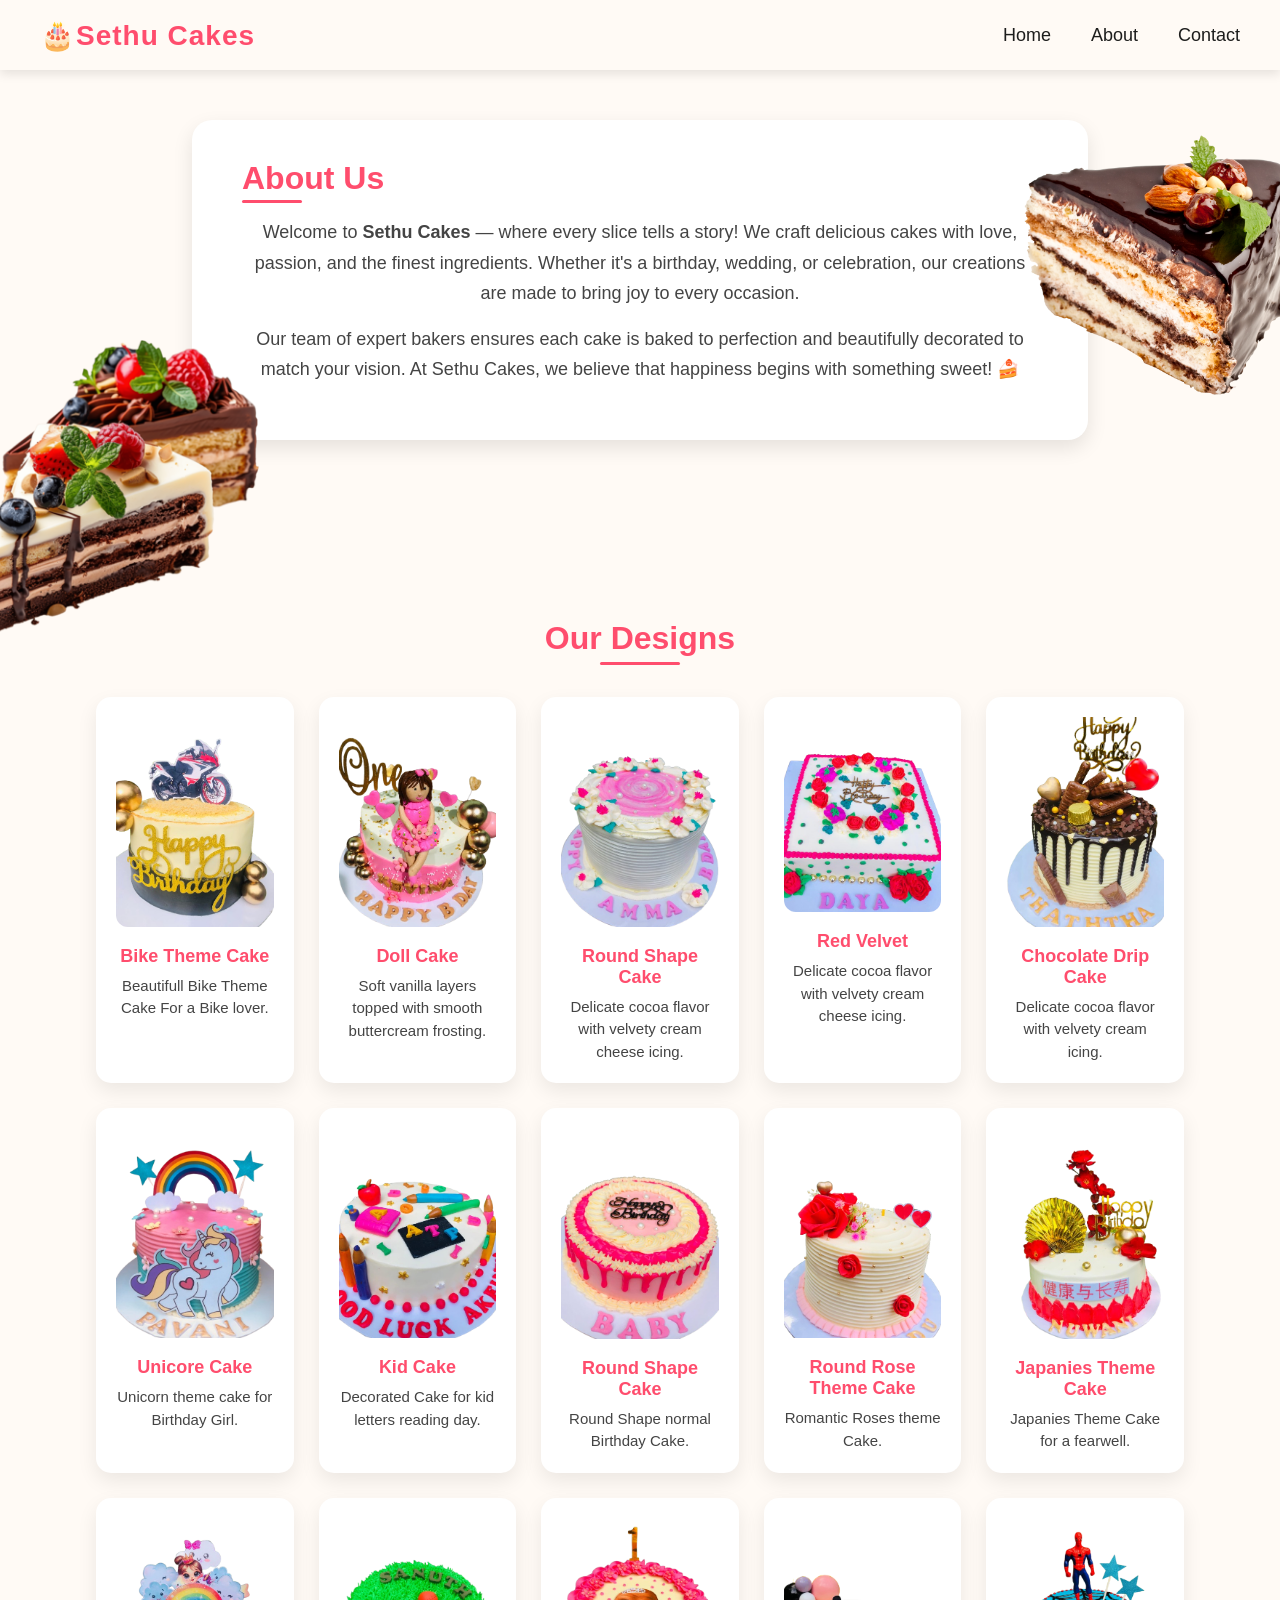
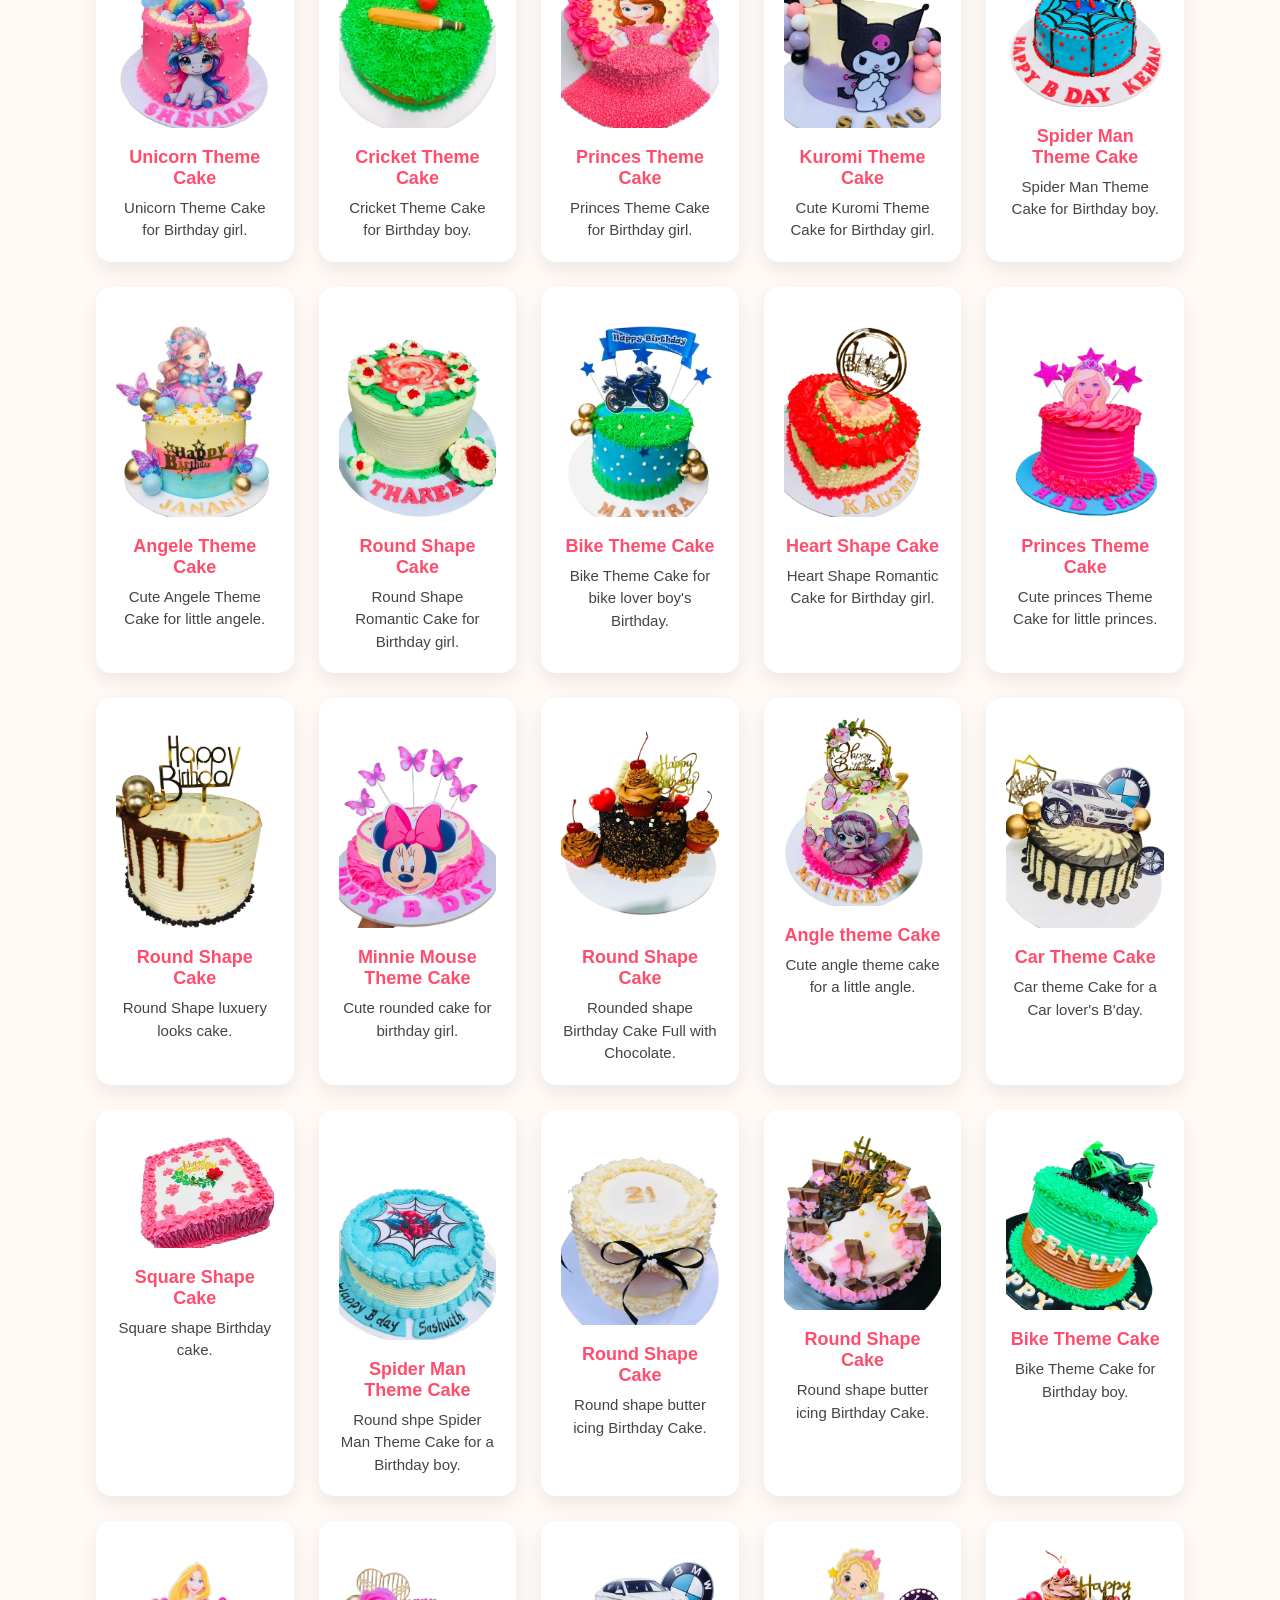
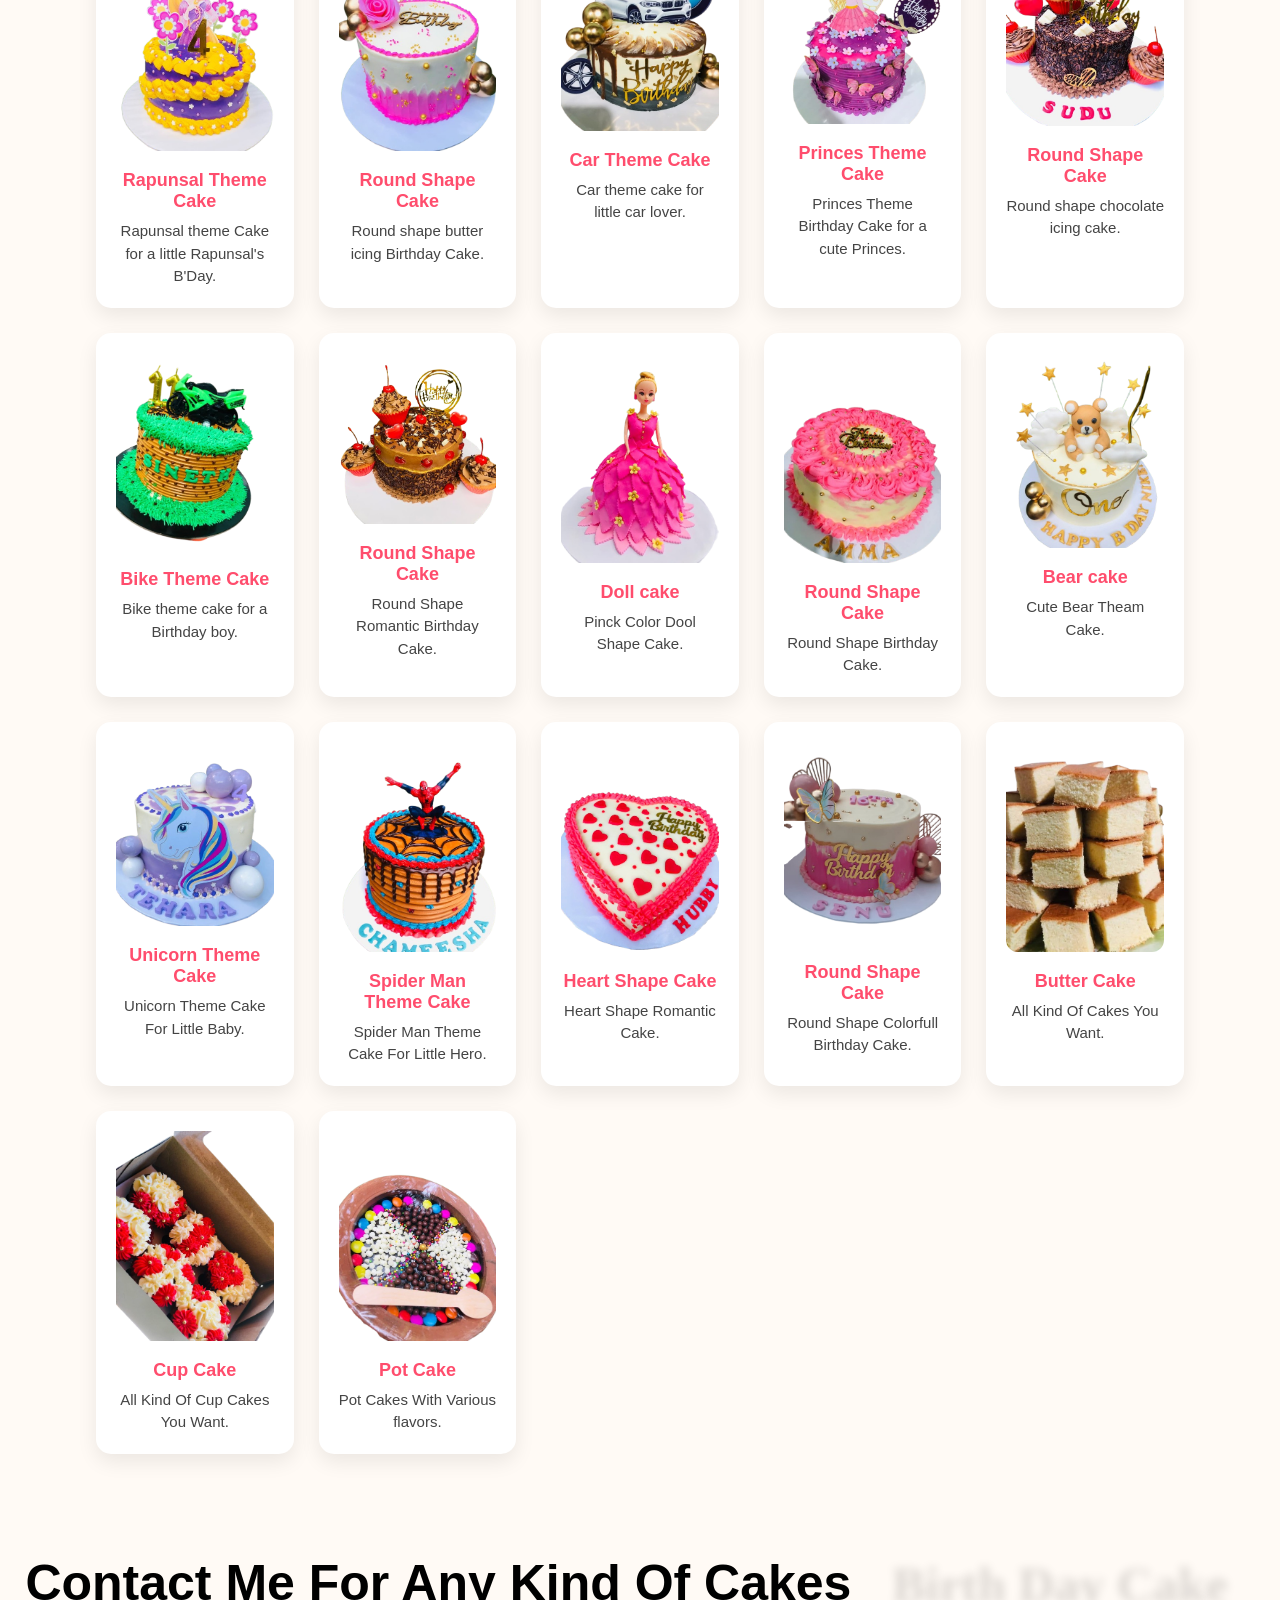
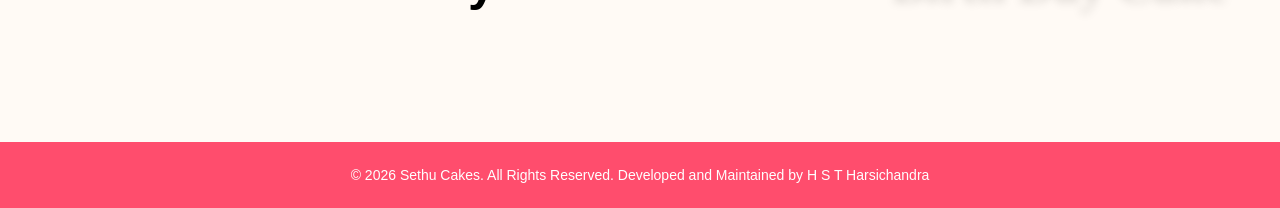
==== commit 17662fe8: "Update menu.html" ====
--- a/Sethu Cakes/menu.html
+++ b/Sethu Cakes/menu.html
@@ -58,7 +58,7 @@
   
 </section>
 <section>
-    <img src="peace.PNG" alt="pic" class="img">
+    <img src="peace.png" alt="pic" class="img">
 </section>
 <section>
   <img src="two slice.png" alt="pic2" class="img2">
@@ -1910,4 +1910,4 @@
 
 <script src="script.js"></script>
 </body>
-</html>+</html>
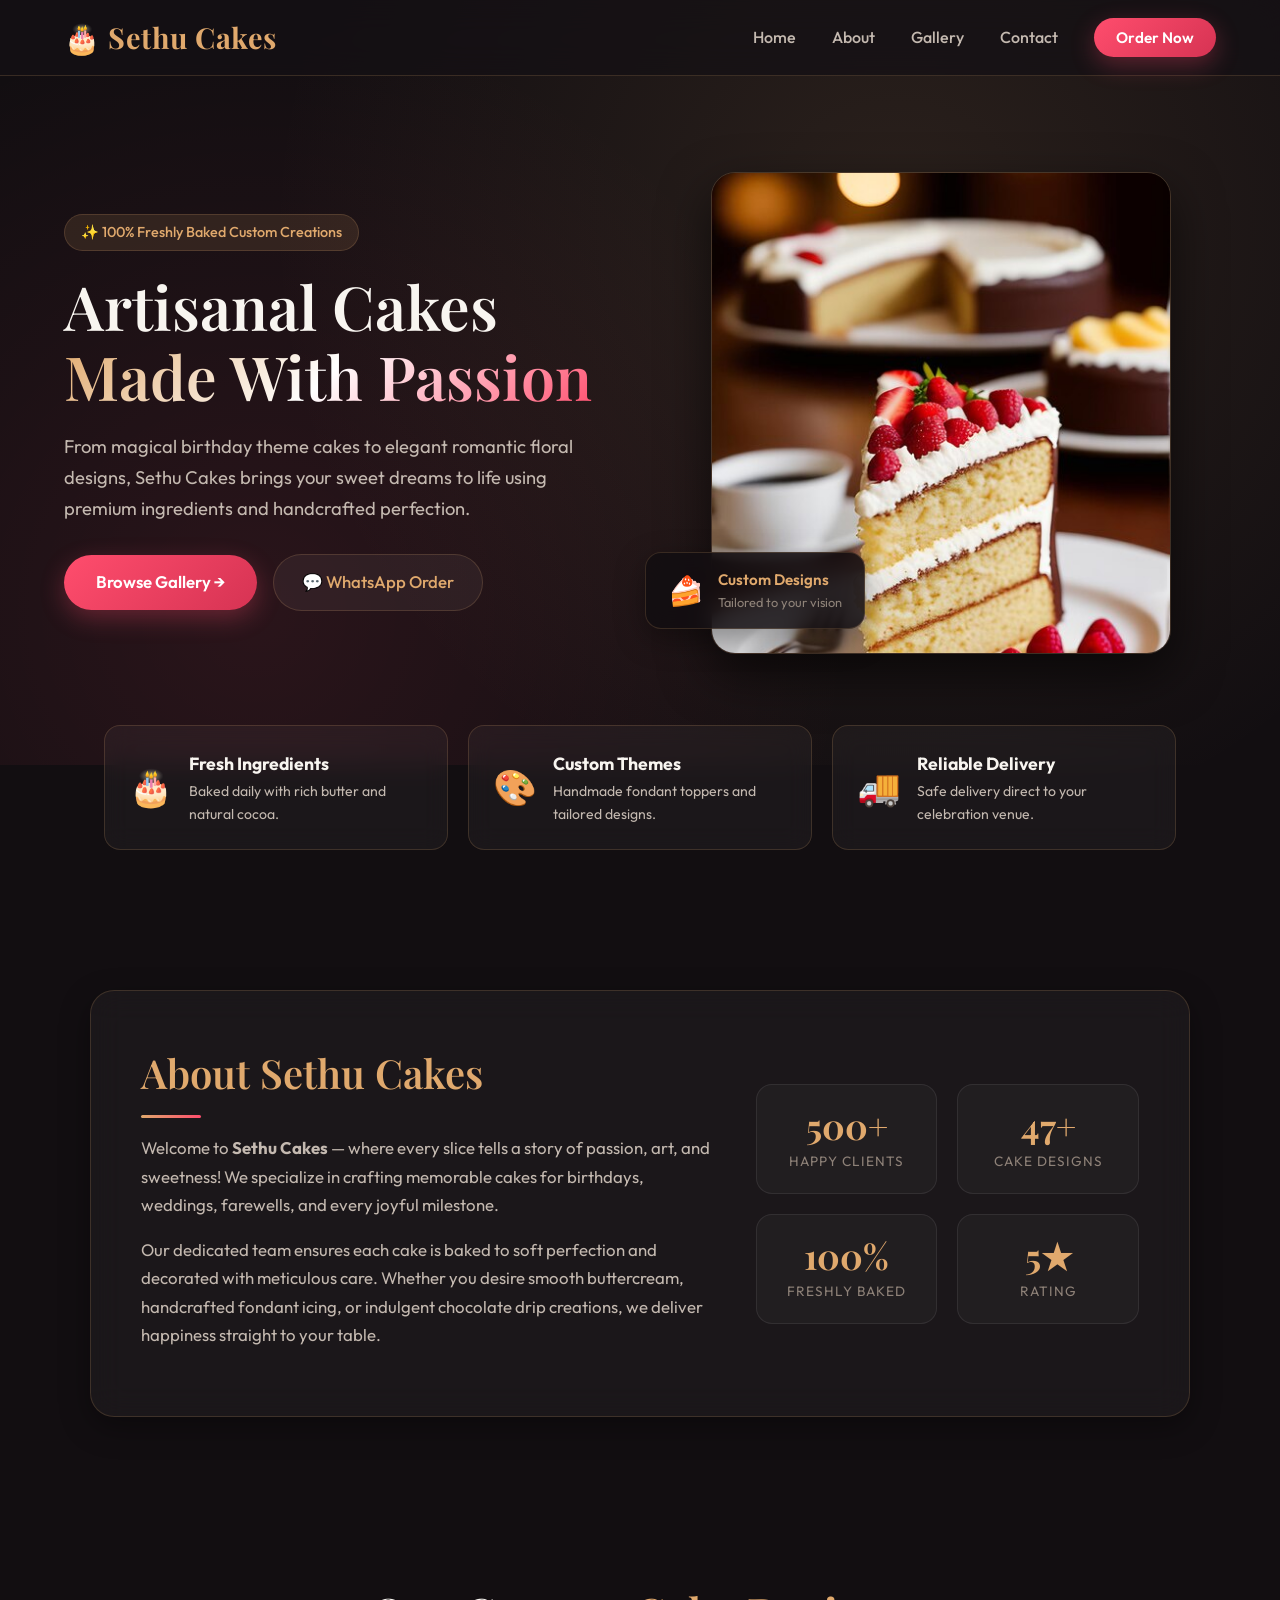
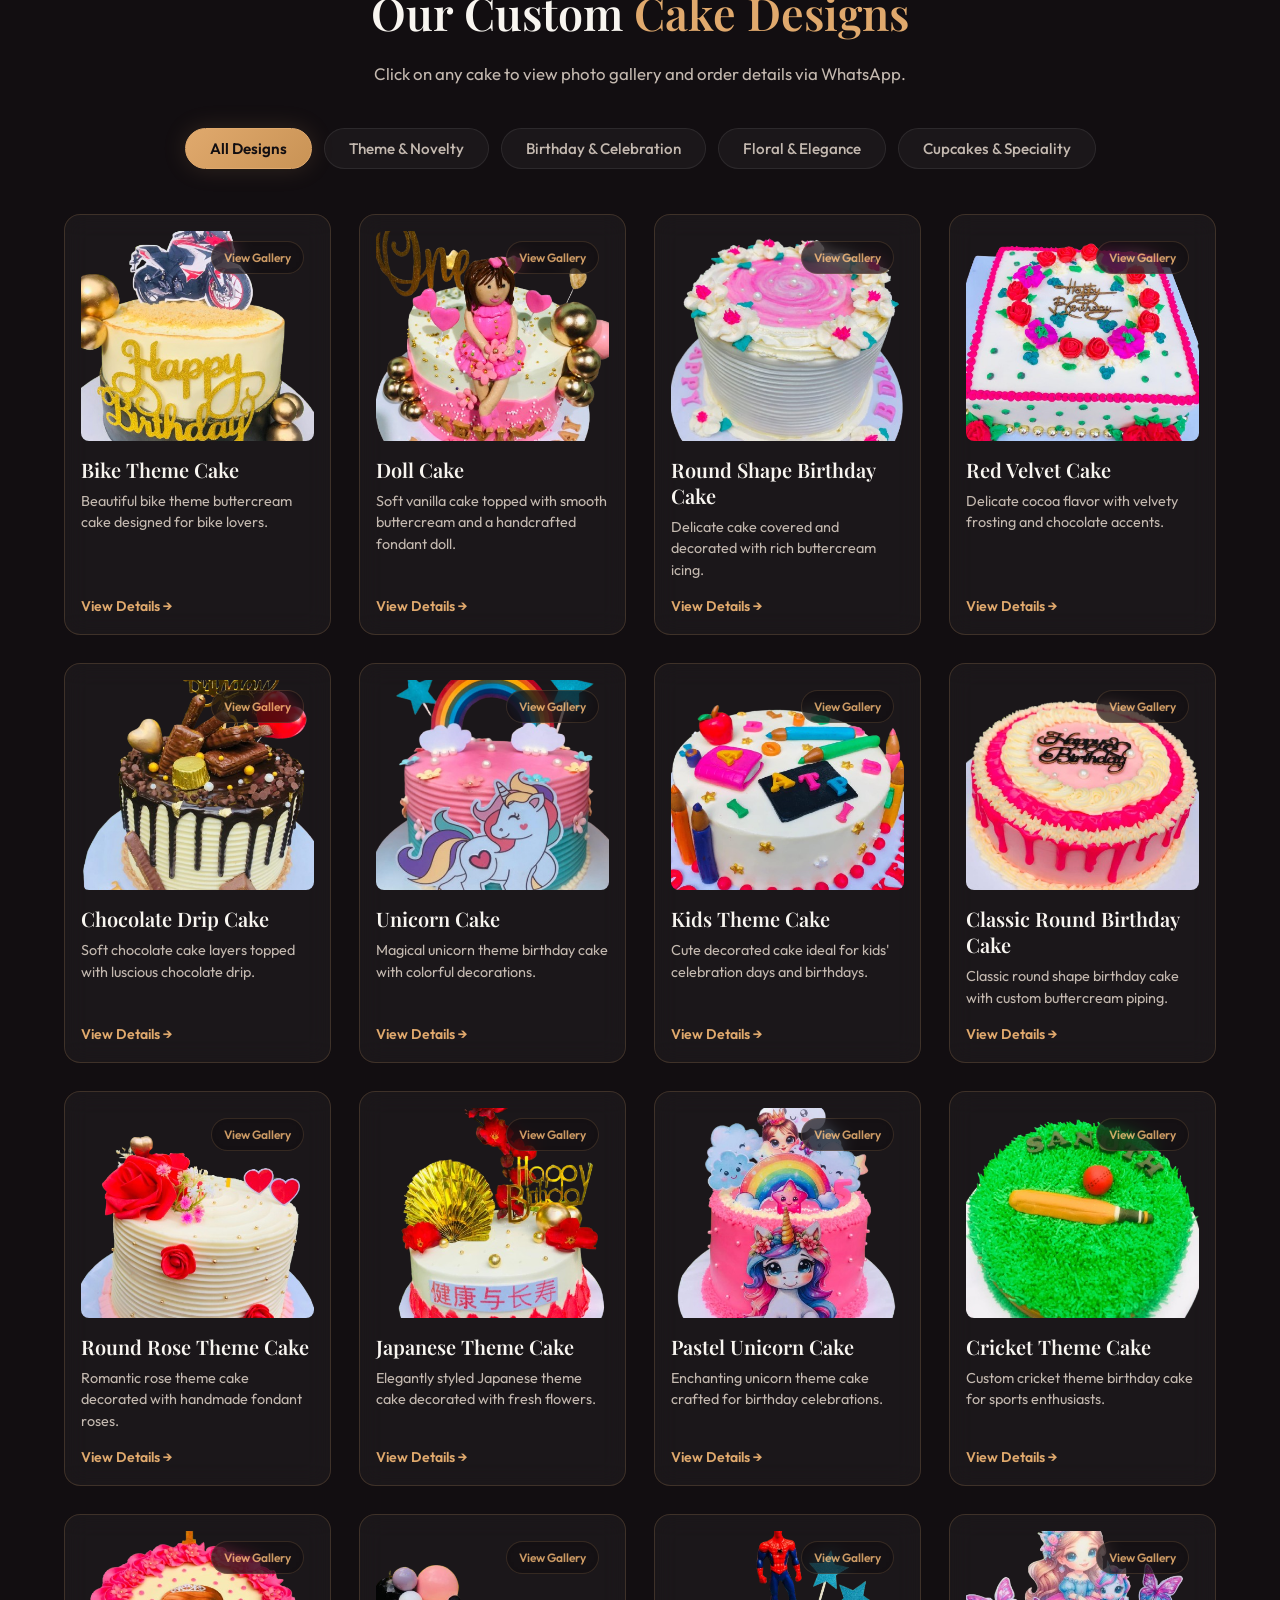
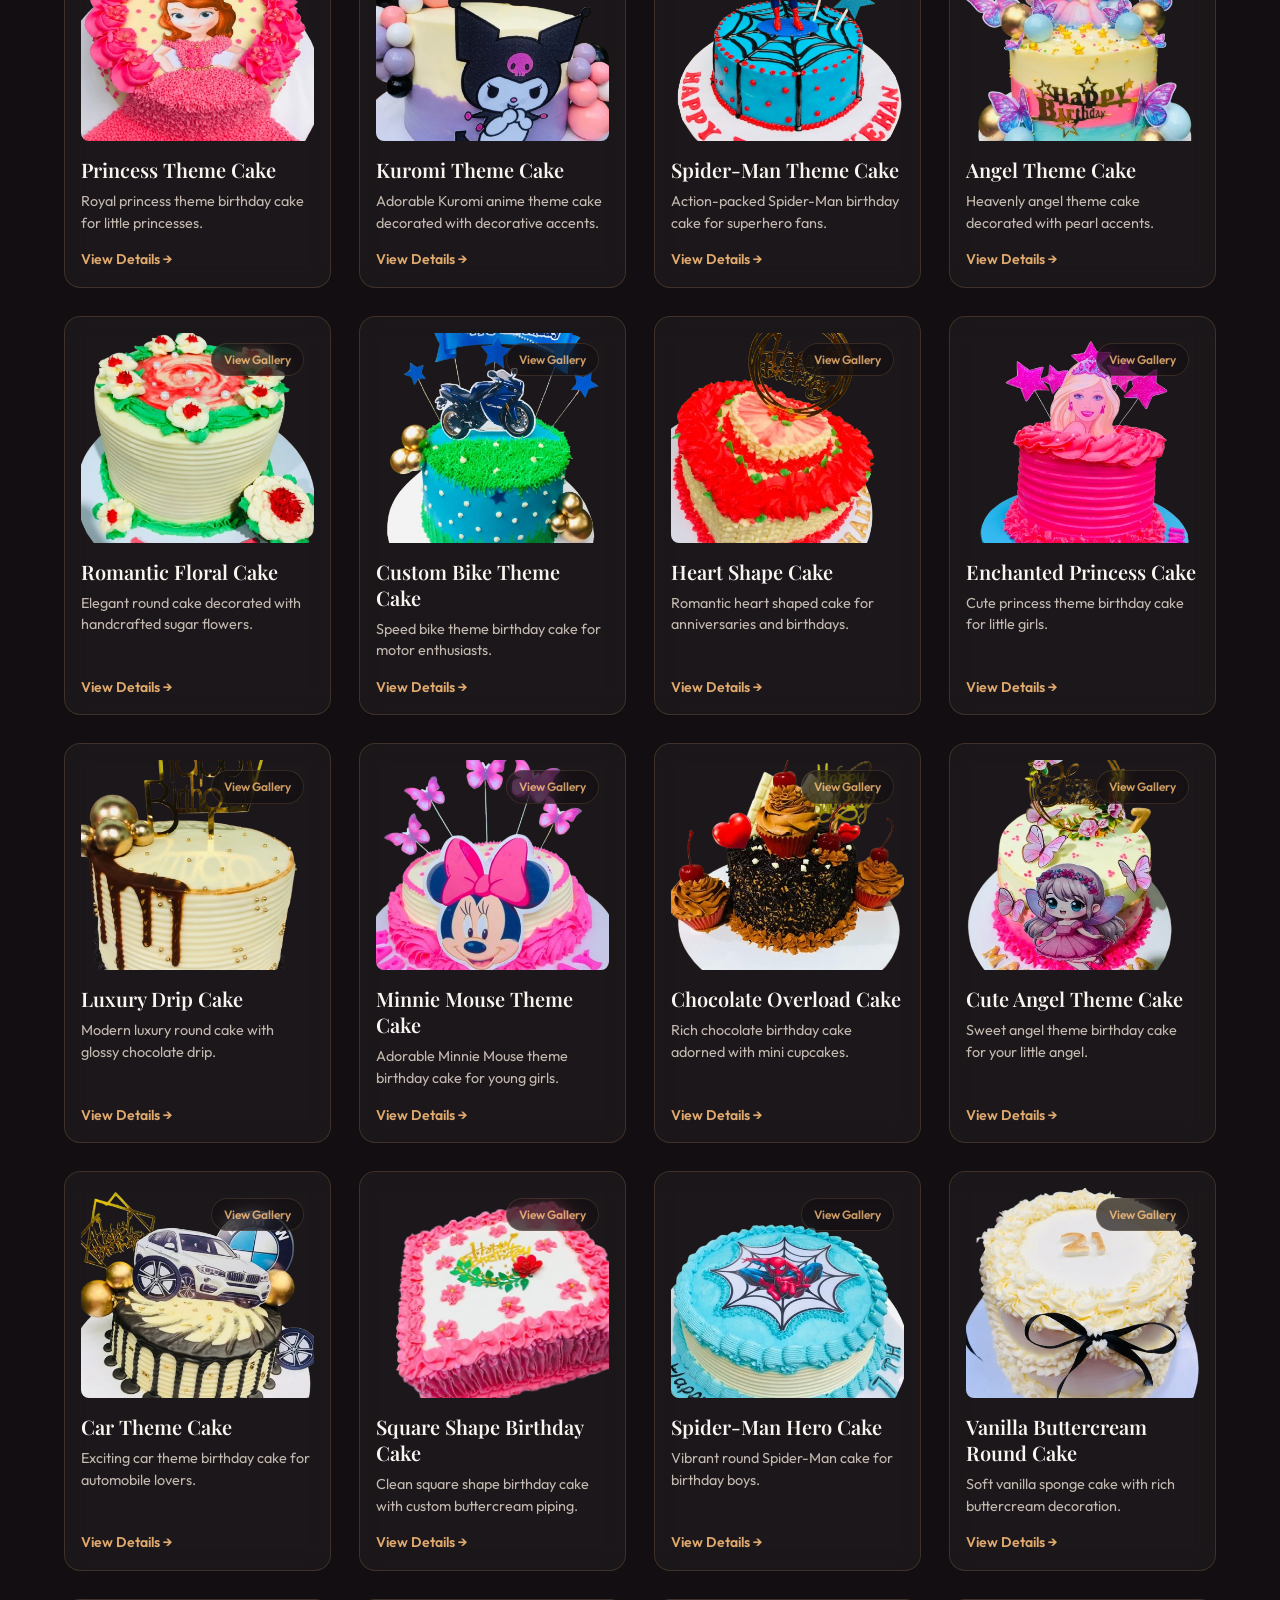
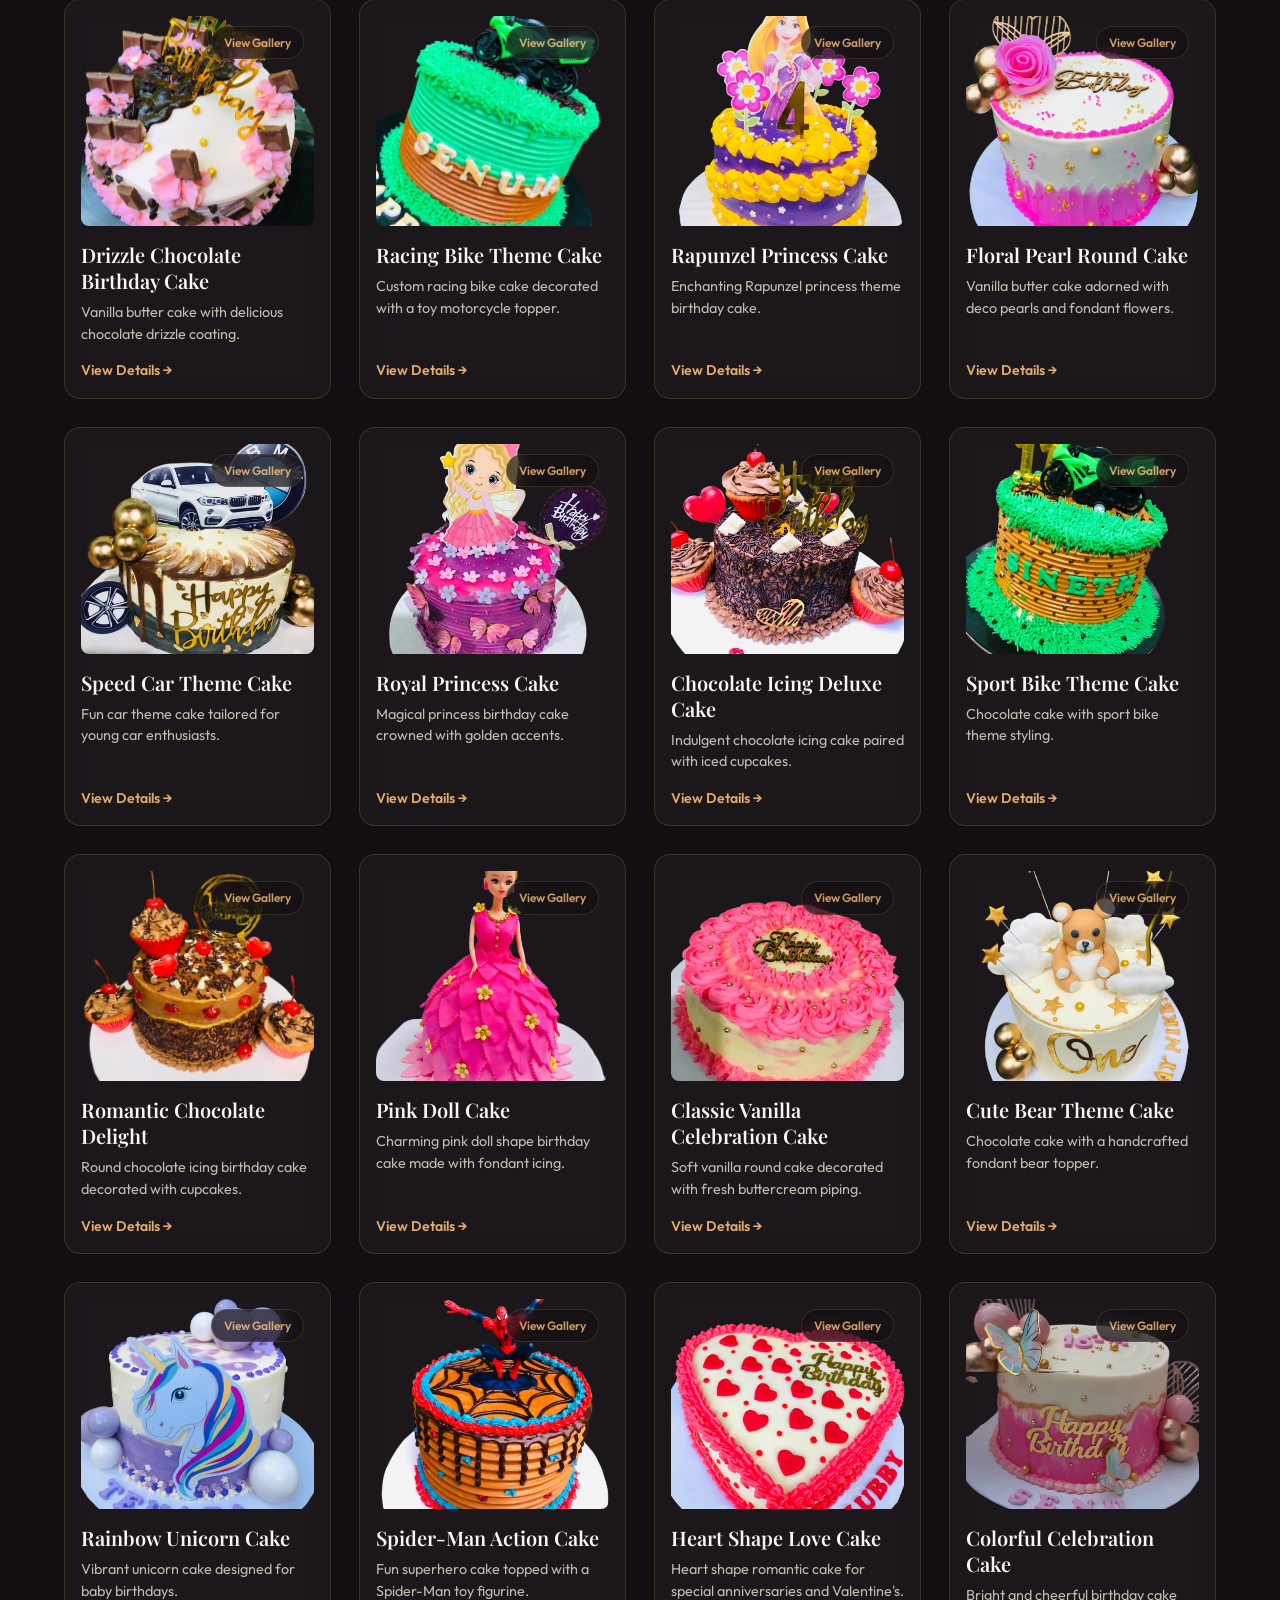
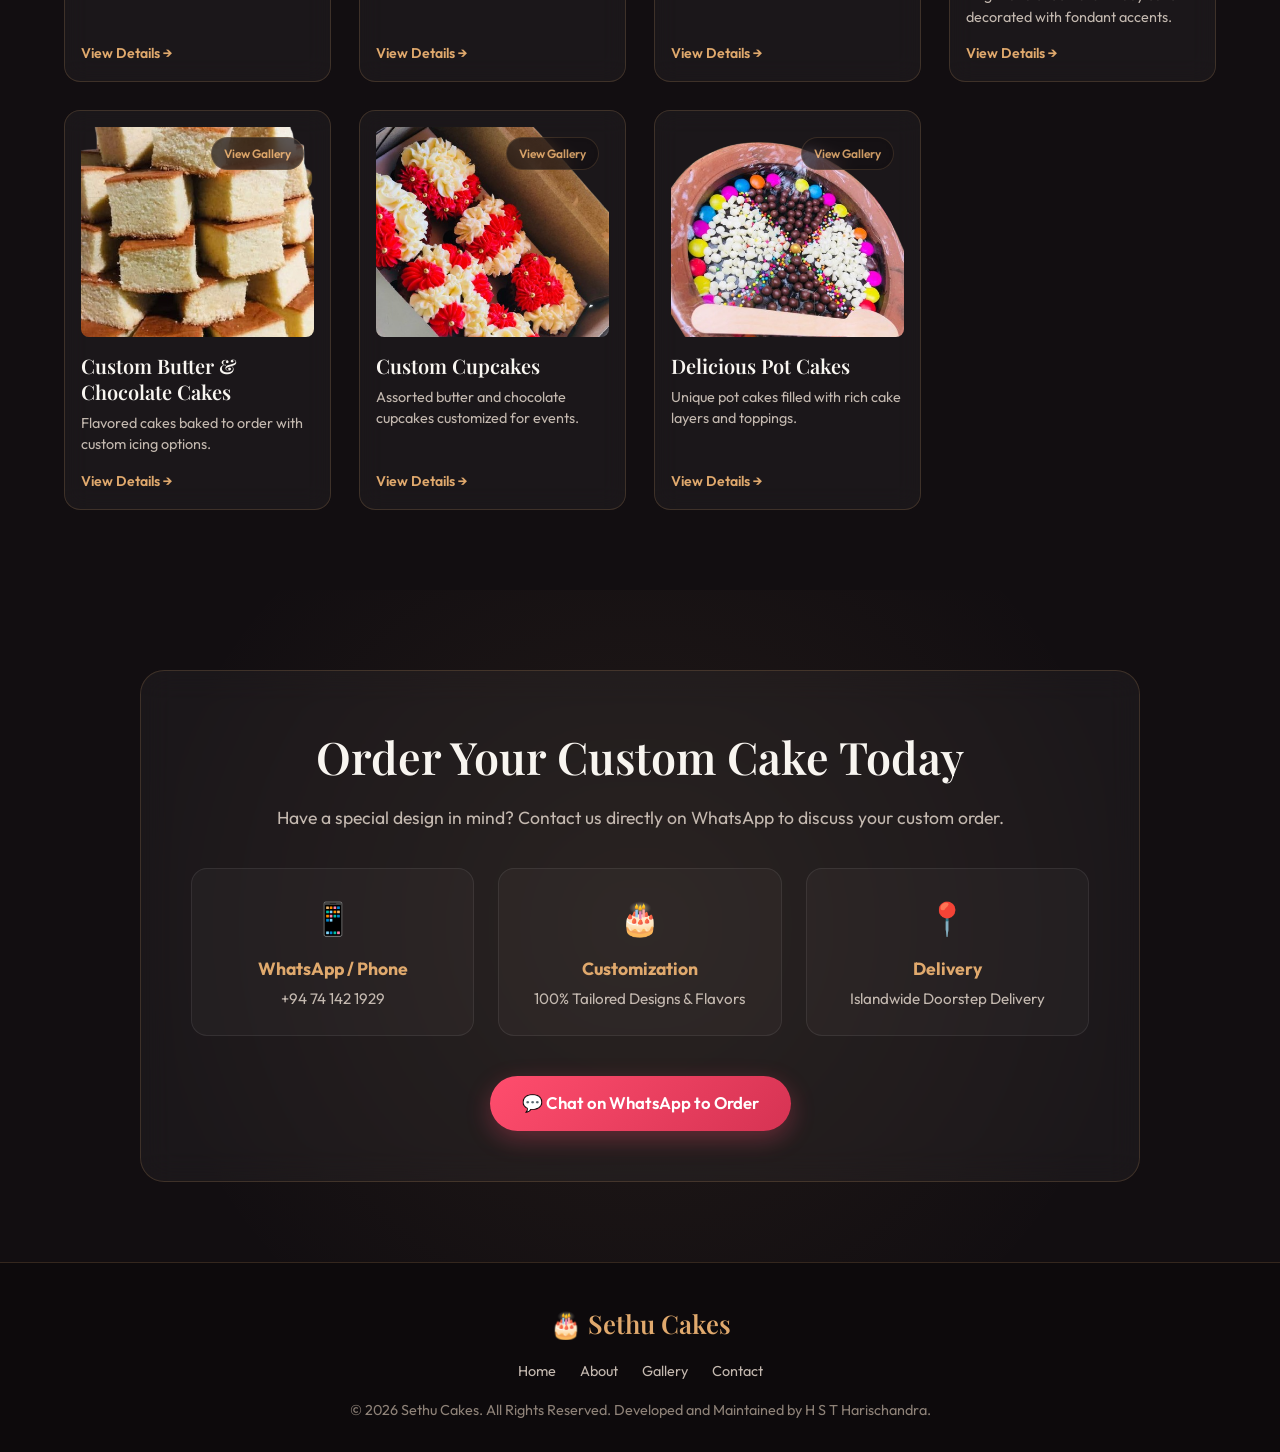
==== commit cf804dfc: "Updated project files" ====
--- a/Sethu Cakes/menu.html
+++ b/Sethu Cakes/menu.html
@@ -1,1913 +1,1549 @@
 <!DOCTYPE html>
 <html lang="en">
 <head>
-    <meta charset="UTF-8">
-    <meta name="viewport" content="width=device-width, initial-scale=1.0">
-    <title>Sethu Cakes</title>
-    
-    <link rel='stylesheet' type='text/css' media='screen' href='main.css'>
-    <link rel="stylesheet" href="menu1.css"/>
-
+  <meta charset="UTF-8">
+  <meta name="viewport" content="width=device-width, initial-scale=1.0">
+  <title>Sethu Cakes | Custom Cake Studio</title>
+  <meta name="description" content="Explore our handcrafted custom birthday cakes, wedding cakes, theme cakes, and dessert creations. Order directly via WhatsApp.">
+  <link rel="stylesheet" href="menu1.css">
 </head>
-
-<body class="body">
+<body class="fade-in">
+
+  <!-- Header Navigation -->
   <header class="f">
-    <h2>🎂Sethu Cakes</h2>
-
-    <!-- Hamburger Icon -->
+    <h2 class="logo" onclick="window.location.href='#home'">🎂 Sethu Cakes</h2>
+
+    <ul class="nav-menu">
+      <li><a href="#home" onclick="toggleMenu()">Home</a></li>
+      <li><a href="#about" onclick="toggleMenu()">About</a></li>
+      <li><a href="#menu" onclick="toggleMenu()">Gallery</a></li>
+      <li><a href="#contact" onclick="toggleMenu()">Contact</a></li>
+      <li><a href="https://wa.me/94741421929" target="_blank" class="header-cta">Order Now</a></li>
+    </ul>
+
     <div class="hamburger" onclick="toggleMenu()">
       <span></span>
       <span></span>
       <span></span>
     </div>
-
-    <!-- Navigation Menu -->
-    <ul class="nav-menu">
-      <li><a href="#home" onclick="toggleMenu()">Home</a></li>
-      <li><a href="#about" onclick="toggleMenu()">About</a></li>
-      <li><a href="#contact" onclick="toggleMenu()">Contact</a></li>
-    </ul>
   </header>
 
-  <!-- JS MUST be here -->
-  <script>
-    function toggleMenu() {
-      document.querySelector('.nav-menu').classList.toggle('active');
-    }
-  </script>
-</body>
-
-
-
-  <section class="about" id="about">
-  <div class="about-box">
-    
-    <h2 >About Us</h2>
-    <p>
-      Welcome to <strong>Sethu Cakes</strong> — where every slice tells a story!  
-      We craft delicious cakes with love, passion, and the finest ingredients.  
-      Whether it's a birthday, wedding, or celebration, our creations are made  
-      to bring joy to every occasion.  
-    </p>
-    <p>
-      Our team of expert bakers ensures each cake is baked to perfection and  
-      beautifully decorated to match your vision. At Sethu Cakes, we believe  
-      that happiness begins with something sweet! 🍰
-    </p>
-  </div>
-  
-</section>
-<section>
-    <img src="peace.png" alt="pic" class="img">
-</section>
-<section>
-  <img src="two slice.png" alt="pic2" class="img2">
-</section>
-<section class="menu-section" id="home">
-  <div class="menu-container">
-    <h2 >Our Designs</h2>
-
-    <div class="menu-grid">
-      <!-- Cake 1 -->
-      
-
-      <div class="menu-item" onclick="openModal('cakeModal1')">
-        <img src="cake 4tos/New folder (47)/bike4.png" alt="Chocolate Cake">
-        <h3 class="h3">Bike Theme Cake</h3>
-        <p class="p">Beautifull Bike Theme Cake For a Bike lover.</p>
-       
+  <main>
+    <!-- Hero Banner Section -->
+    <section class="hero-section" id="home">
+      <div class="hero-content">
+        <div class="hero-text-side">
+          <div class="hero-badge">
+            <span>✨ 100% Freshly Baked Custom Creations</span>
+          </div>
+          <h1 class="hero-title">
+            Artisanal Cakes <br>
+            <span class="gradient-text">Made With Passion</span>
+          </h1>
+          <p class="hero-description">
+            From magical birthday theme cakes to elegant romantic floral designs, Sethu Cakes brings your sweet dreams to life using premium ingredients and handcrafted perfection.
+          </p>
+          <div class="hero-buttons">
+            <a href="#menu" class="btn-primary">Browse Gallery &rarr;</a>
+            <a href="https://wa.me/94741421929?text=Hi%20Sethu%20Cakes,%20I'd%20like%20to%20inquire%20about%20a%20custom%20cake." target="_blank" class="btn-secondary">💬 WhatsApp Order</a>
+          </div>
+        </div>
+
+        <div class="hero-image-side">
+          <div class="hero-image-wrapper">
+            <img src="cozy-restaurant-realistic-cake-high-detail_72772-24593.jpg" alt="Featured Custom Cake">
+          </div>
+          <div class="floating-badge">
+            <div class="badge-icon">🍰</div>
+            <div>
+              <div class="badge-title">Custom Designs</div>
+              <div class="badge-subtitle">Tailored to your vision</div>
+            </div>
+          </div>
+        </div>
       </div>
-      
+    </section>
+
+    <!-- Feature Highlights -->
+    <div class="features-strip">
+      <div class="feature-box">
+        <div class="feature-icon">🎂</div>
+        <div>
+          <h4>Fresh Ingredients</h4>
+          <p>Baked daily with rich butter and natural cocoa.</p>
+        </div>
+      </div>
+      <div class="feature-box">
+        <div class="feature-icon">🎨</div>
+        <div>
+          <h4>Custom Themes</h4>
+          <p>Handmade fondant toppers and tailored designs.</p>
+        </div>
+      </div>
+      <div class="feature-box">
+        <div class="feature-icon">🚚</div>
+        <div>
+          <h4>Reliable Delivery</h4>
+          <p>Safe delivery direct to your celebration venue.</p>
+        </div>
+      </div>
+    </div>
+
+    <!-- About Section -->
+    <section class="about-section" id="about">
+      <div class="about-card">
+        <div class="about-text-content">
+          <h2>About Sethu Cakes</h2>
+          <p>
+            Welcome to <strong>Sethu Cakes</strong> — where every slice tells a story of passion, art, and sweetness! We specialize in crafting memorable cakes for birthdays, weddings, farewells, and every joyful milestone.
+          </p>
+          <p>
+            Our dedicated team ensures each cake is baked to soft perfection and decorated with meticulous care. Whether you desire smooth buttercream, handcrafted fondant icing, or indulgent chocolate drip creations, we deliver happiness straight to your table.
+          </p>
+        </div>
+        <div class="about-stats">
+          <div class="stat-box">
+            <div class="stat-number">500+</div>
+            <div class="stat-label">Happy Clients</div>
+          </div>
+          <div class="stat-box">
+            <div class="stat-number">47+</div>
+            <div class="stat-label">Cake Designs</div>
+          </div>
+          <div class="stat-box">
+            <div class="stat-number">100%</div>
+            <div class="stat-label">Freshly Baked</div>
+          </div>
+          <div class="stat-box">
+            <div class="stat-number">5★</div>
+            <div class="stat-label">Rating</div>
+          </div>
+        </div>
+      </div>
+    </section>
+
+    <!-- Gallery / Menu Catalog Section -->
+    <section class="menu-section" id="menu">
+      <div class="section-header">
+        <h2>Our Custom <span>Cake Designs</span></h2>
+        <p>Click on any cake to view photo gallery and order details via WhatsApp.</p>
+      </div>
+
+      <!-- Category Filter Tabs -->
+      <div class="category-filter">
+        <button class="filter-btn active" onclick="filterCategory('all', this)">All Designs</button>
+        <button class="filter-btn" onclick="filterCategory('theme', this)">Theme & Novelty</button>
+        <button class="filter-btn" onclick="filterCategory('birthday', this)">Birthday & Celebration</button>
+        <button class="filter-btn" onclick="filterCategory('floral', this)">Floral & Elegance</button>
+        <button class="filter-btn" onclick="filterCategory('speciality', this)">Cupcakes & Speciality</button>
+      </div>
+
+      <!-- Menu Grid -->
+      <div class="menu-grid">
+
+        <!-- Cake 1 -->
+        <div class="menu-item" data-category="theme" onclick="openModal('cakeModal1')">
+          <div class="menu-item-img-wrap">
+            <img src="cake 4tos/New folder (47)/bike4.png" alt="Bike Theme Cake">
+            <span class="view-badge">View Gallery</span>
+          </div>
+          <h3>Bike Theme Cake</h3>
+          <p class="desc">Beautiful bike theme buttercream cake designed for bike lovers.</p>
+          <span class="item-action-link">View Details &rarr;</span>
+        </div>
         <div id="cakeModal1" class="modal">
           <div class="modal-content">
             <span class="close" onclick="closeModal('cakeModal1')">&times;</span>
-            
-            <div class="slider">
-              
-                <img class="slides" src="cake 4tos/New folder (47)/bike.jpg" alt="Bike cake Photo">
-                <img class="slides" src="cake 4tos/New folder (47)/bike2.jpg" alt="Bike cake Photo">
-                <img class="slides" src="cake 4tos/New folder (47)/bike3.jpg" alt="Bike cake Photo">
-              
-             </div>
-            <button class="prev" onclick="prevImage('cakeModal1')">&#10094;</button>
-            <button class="next" onclick="nextImage('cakeModal1')">&#10095;</button>
-            
-            <!-- Right: Text Info -->
+            <div class="slider-wrapper">
+              <img class="slides" src="cake 4tos/New folder (47)/bike.jpg" alt="Bike Cake View 1">
+              <img class="slides" src="cake 4tos/New folder (47)/bike2.jpg" alt="Bike Cake View 2">
+              <img class="slides" src="cake 4tos/New folder (47)/bike3.jpg" alt="Bike Cake View 3">
+              <button class="prev" onclick="prevImage('cakeModal1')">&#10094;</button>
+              <button class="next" onclick="nextImage('cakeModal1')">&#10095;</button>
+            </div>
             <div class="modal-text">
               <h3>Bike Theme Cake</h3>
-              <p class="a">
-               Made with softly with butter icing cake for boy's Birth day
-              </p>
-               <p class="b" >Prise:  3800 lkr</p>
-              <p class="b">Delivery available (Additional cost will add)</p>
-              <p>
-                <button class="btn" onclick="whatsApp(this)">Contact Me</button>
-              </p>
-            </div>
-          </div>
-        </div>
-
-      <!-- Cake 2 -->
-      <div class="menu-item" onclick="openModal('cakeModal2')">
-        <img src="cake 4tos/New folder (48)/doll3.png" alt="Vanilla Cake">
-        <h3>Doll Cake</h3>
-        <p>Soft vanilla layers topped with smooth buttercream frosting.</p>
+              <p class="a">Softly baked butter cake decorated with smooth buttercream icing for a birthday celebration.</p>
+              <div class="delivery-info">🚚 Delivery available (Additional cost may apply)</div>
+              <button class="btn-whatsapp" onclick="whatsApp(this)">💬 Inquire on WhatsApp</button>
+            </div>
+          </div>
+        </div>
+
+        <!-- Cake 2 -->
+        <div class="menu-item" data-category="theme" onclick="openModal('cakeModal2')">
+          <div class="menu-item-img-wrap">
+            <img src="cake 4tos/New folder (48)/doll3.png" alt="Doll Cake">
+            <span class="view-badge">View Gallery</span>
+          </div>
+          <h3>Doll Cake</h3>
+          <p class="desc">Soft vanilla cake topped with smooth buttercream and a handcrafted fondant doll.</p>
+          <span class="item-action-link">View Details &rarr;</span>
+        </div>
+        <div id="cakeModal2" class="modal">
+          <div class="modal-content">
+            <span class="close" onclick="closeModal('cakeModal2')">&times;</span>
+            <div class="slider-wrapper">
+              <img class="slides" src="cake 4tos/New folder (48)/doll.jpg" alt="Doll Cake 1">
+              <img class="slides" src="cake 4tos/New folder (48)/doll1.jpg" alt="Doll Cake 2">
+              <img class="slides" src="cake 4tos/New folder (48)/doll2.jpg" alt="Doll Cake 3">
+              <button class="prev" onclick="prevImage('cakeModal2')">&#10094;</button>
+              <button class="next" onclick="nextImage('cakeModal2')">&#10095;</button>
+            </div>
+            <div class="modal-text">
+              <h3>Doll Cake</h3>
+              <p class="a">Handmade fondant icing doll centerpiece with soft buttercream icing layers.</p>
+              <div class="delivery-info">🚚 Delivery available (Additional cost may apply)</div>
+              <button class="btn-whatsapp" onclick="whatsApp(this)">💬 Inquire on WhatsApp</button>
+            </div>
+          </div>
+        </div>
+
+        <!-- Cake 3 -->
+        <div class="menu-item" data-category="birthday" onclick="openModal('cakeModal3')">
+          <div class="menu-item-img-wrap">
+            <img src="cake 4tos/New folder/WhatsApp_Image_2025-10-23_at_00.02.32_189ddcd5-removebg-preview.png" alt="Round Shape Cake">
+            <span class="view-badge">View Gallery</span>
+          </div>
+          <h3>Round Shape Birthday Cake</h3>
+          <p class="desc">Delicate cake covered and decorated with rich buttercream icing.</p>
+          <span class="item-action-link">View Details &rarr;</span>
+        </div>
+        <div id="cakeModal3" class="modal">
+          <div class="modal-content">
+            <span class="close" onclick="closeModal('cakeModal3')">&times;</span>
+            <div class="slider-wrapper">
+              <img class="slides" src="cake 4tos/New folder/WhatsApp Image 2025-10-23 at 00.02.32_189ddcd5.jpg" alt="Round Cake 1">
+              <img class="slides" src="cake 4tos/New folder/WhatsApp Image 2025-10-23 at 00.02.39_8df46bee.jpg" alt="Round Cake 2">
+              <img class="slides" src="cake 4tos/New folder/WhatsApp Image 2025-10-23 at 00.02.41_5da0167f.jpg" alt="Round Cake 3">
+              <button class="prev" onclick="prevImage('cakeModal3')">&#10094;</button>
+              <button class="next" onclick="nextImage('cakeModal3')">&#10095;</button>
+            </div>
+            <div class="modal-text">
+              <h3>Round Shape Birthday Cake</h3>
+              <p class="a">Delicious butter cake covered and decorated with fresh buttercream icing.</p>
+              <div class="delivery-info">🚚 Delivery available (Additional cost may apply)</div>
+              <button class="btn-whatsapp" onclick="whatsApp(this)">💬 Inquire on WhatsApp</button>
+            </div>
+          </div>
+        </div>
+
+        <!-- Cake 4 -->
+        <div class="menu-item" data-category="birthday" onclick="openModal('cakeModal4')">
+          <div class="menu-item-img-wrap">
+            <img src="cake 4tos/New folder (2)/cake4.png" alt="Red Velvet Cake">
+            <span class="view-badge">View Gallery</span>
+          </div>
+          <h3>Red Velvet Cake</h3>
+          <p class="desc">Delicate cocoa flavor with velvety frosting and chocolate accents.</p>
+          <span class="item-action-link">View Details &rarr;</span>
+        </div>
+        <div id="cakeModal4" class="modal">
+          <div class="modal-content">
+            <span class="close" onclick="closeModal('cakeModal4')">&times;</span>
+            <div class="slider-wrapper">
+              <img class="slides" src="cake 4tos/New folder (2)/cake1.jpg" alt="Red Velvet 1">
+              <img class="slides" src="cake 4tos/New folder (2)/cake2.jpg" alt="Red Velvet 2">
+              <img class="slides" src="cake 4tos/New folder (2)/cake3.jpg" alt="Red Velvet 3">
+              <button class="prev" onclick="prevImage('cakeModal4')">&#10094;</button>
+              <button class="next" onclick="nextImage('cakeModal4')">&#10095;</button>
+            </div>
+            <div class="modal-text">
+              <h3>Red Velvet Cake</h3>
+              <p class="a">Rich chocolate sponge cake covered with smooth buttercream frosting and custom toppings.</p>
+              <div class="delivery-info">🚚 Delivery available (Additional cost may apply)</div>
+              <button class="btn-whatsapp" onclick="whatsApp(this)">💬 Inquire on WhatsApp</button>
+            </div>
+          </div>
+        </div>
+
+        <!-- Cake 5 -->
+        <div class="menu-item" data-category="birthday" onclick="openModal('cakeModal5')">
+          <div class="menu-item-img-wrap">
+            <img src="cake 4tos/New folder (3)/cake4.png" alt="Chocolate Drip Cake">
+            <span class="view-badge">View Gallery</span>
+          </div>
+          <h3>Chocolate Drip Cake</h3>
+          <p class="desc">Soft chocolate cake layers topped with luscious chocolate drip.</p>
+          <span class="item-action-link">View Details &rarr;</span>
+        </div>
+        <div id="cakeModal5" class="modal">
+          <div class="modal-content">
+            <span class="close" onclick="closeModal('cakeModal5')">&times;</span>
+            <div class="slider-wrapper">
+              <img class="slides" src="cake 4tos/New folder (3)/cake1.jpg" alt="Chocolate Drip 1">
+              <img class="slides" src="cake 4tos/New folder (3)/cake2.jpg" alt="Chocolate Drip 2">
+              <img class="slides" src="cake 4tos/New folder (3)/cake3.jpg" alt="Chocolate Drip 3">
+              <button class="prev" onclick="prevImage('cakeModal5')">&#10094;</button>
+              <button class="next" onclick="nextImage('cakeModal5')">&#10095;</button>
+            </div>
+            <div class="modal-text">
+              <h3>Chocolate Drip Cake</h3>
+              <p class="a">Soft chocolate cake covered in buttercream with dark chocolate drip coating.</p>
+              <div class="delivery-info">🚚 Delivery available (Additional cost may apply)</div>
+              <button class="btn-whatsapp" onclick="whatsApp(this)">💬 Inquire on WhatsApp</button>
+            </div>
+          </div>
+        </div>
+
+        <!-- Cake 6 -->
+        <div class="menu-item" data-category="theme" onclick="openModal('cakeModal6')">
+          <div class="menu-item-img-wrap">
+            <img src="cake 4tos/New folder (4)/cake3.png" alt="Unicorn Cake">
+            <span class="view-badge">View Gallery</span>
+          </div>
+          <h3>Unicorn Cake</h3>
+          <p class="desc">Magical unicorn theme birthday cake with colorful decorations.</p>
+          <span class="item-action-link">View Details &rarr;</span>
+        </div>
+        <div id="cakeModal6" class="modal">
+          <div class="modal-content">
+            <span class="close" onclick="closeModal('cakeModal6')">&times;</span>
+            <div class="slider-wrapper">
+              <img class="slides" src="cake 4tos/New folder (4)/cake1.jpg" alt="Unicorn Cake 1">
+              <img class="slides" src="cake 4tos/New folder (4)/cake2.jpg" alt="Unicorn Cake 2">
+              <button class="prev" onclick="prevImage('cakeModal6')">&#10094;</button>
+              <button class="next" onclick="nextImage('cakeModal6')">&#10095;</button>
+            </div>
+            <div class="modal-text">
+              <h3>Unicorn Cake</h3>
+              <p class="a">Butter cake covered with buttercream icing and finished with custom unicorn toppers.</p>
+              <div class="delivery-info">🚚 Delivery available (Additional cost may apply)</div>
+              <button class="btn-whatsapp" onclick="whatsApp(this)">💬 Inquire on WhatsApp</button>
+            </div>
+          </div>
+        </div>
+
+        <!-- Cake 7 -->
+        <div class="menu-item" data-category="theme" onclick="openModal('cakeModal7')">
+          <div class="menu-item-img-wrap">
+            <img src="cake 4tos/New folder (5)/cake4.png" alt="Kid Cake">
+            <span class="view-badge">View Gallery</span>
+          </div>
+          <h3>Kids Theme Cake</h3>
+          <p class="desc">Cute decorated cake ideal for kids' celebration days and birthdays.</p>
+          <span class="item-action-link">View Details &rarr;</span>
+        </div>
+        <div id="cakeModal7" class="modal">
+          <div class="modal-content">
+            <span class="close" onclick="closeModal('cakeModal7')">&times;</span>
+            <div class="slider-wrapper">
+              <img class="slides" src="cake 4tos/New folder (5)/cake1.jpg" alt="Kid Cake 1">
+              <img class="slides" src="cake 4tos/New folder (5)/cake2.jpg" alt="Kid Cake 2">
+              <img class="slides" src="cake 4tos/New folder (5)/cake3.jpg" alt="Kid Cake 3">
+              <button class="prev" onclick="prevImage('cakeModal7')">&#10094;</button>
+              <button class="next" onclick="nextImage('cakeModal7')">&#10095;</button>
+            </div>
+            <div class="modal-text">
+              <h3>Kids Theme Cake</h3>
+              <p class="a">Butter cake covered with fondant icing and featuring handmade fondant figurines.</p>
+              <div class="delivery-info">🚚 Delivery available (Additional cost may apply)</div>
+              <button class="btn-whatsapp" onclick="whatsApp(this)">💬 Inquire on WhatsApp</button>
+            </div>
+          </div>
+        </div>
+
+        <!-- Cake 8 -->
+        <div class="menu-item" data-category="birthday" onclick="openModal('cakeModal8')">
+          <div class="menu-item-img-wrap">
+            <img src="cake 4tos/New folder (6)/cake4.png" alt="Round Shape Cake">
+            <span class="view-badge">View Gallery</span>
+          </div>
+          <h3>Classic Round Birthday Cake</h3>
+          <p class="desc">Classic round shape birthday cake with custom buttercream piping.</p>
+          <span class="item-action-link">View Details &rarr;</span>
+        </div>
+        <div id="cakeModal8" class="modal">
+          <div class="modal-content">
+            <span class="close" onclick="closeModal('cakeModal8')">&times;</span>
+            <div class="slider-wrapper">
+              <img class="slides" src="cake 4tos/New folder (6)/cake1.jpg" alt="Classic Round 1">
+              <img class="slides" src="cake 4tos/New folder (6)/cake2.jpg" alt="Classic Round 2">
+              <img class="slides" src="cake 4tos/New folder (6)/cake3.jpg" alt="Classic Round 3">
+              <button class="prev" onclick="prevImage('cakeModal8')">&#10094;</button>
+              <button class="next" onclick="nextImage('cakeModal8')">&#10095;</button>
+            </div>
+            <div class="modal-text">
+              <h3>Classic Round Birthday Cake</h3>
+              <p class="a">Fresh butter cake covered and beautifully decorated with buttercream icing.</p>
+              <div class="delivery-info">🚚 Delivery available (Additional cost may apply)</div>
+              <button class="btn-whatsapp" onclick="whatsApp(this)">💬 Inquire on WhatsApp</button>
+            </div>
+          </div>
+        </div>
+
+        <!-- Cake 9 -->
+        <div class="menu-item" data-category="floral" onclick="openModal('cakeModal9')">
+          <div class="menu-item-img-wrap">
+            <img src="cake 4tos/New folder (7)/rose3.png" alt="Rose Theme Cake">
+            <span class="view-badge">View Gallery</span>
+          </div>
+          <h3>Round Rose Theme Cake</h3>
+          <p class="desc">Romantic rose theme cake decorated with handmade fondant roses.</p>
+          <span class="item-action-link">View Details &rarr;</span>
+        </div>
+        <div id="cakeModal9" class="modal">
+          <div class="modal-content">
+            <span class="close" onclick="closeModal('cakeModal9')">&times;</span>
+            <div class="slider-wrapper">
+              <img class="slides" src="cake 4tos/New folder (7)/rose.jpg" alt="Rose Cake 1">
+              <img class="slides" src="cake 4tos/New folder (7)/rose2.jpg" alt="Rose Cake 2">
+              <button class="prev" onclick="prevImage('cakeModal9')">&#10094;</button>
+              <button class="next" onclick="nextImage('cakeModal9')">&#10095;</button>
+            </div>
+            <div class="modal-text">
+              <h3>Round Rose Theme Cake</h3>
+              <p class="a">Covered with smooth buttercream icing and decorated with handcrafted fondant roses.</p>
+              <div class="delivery-info">🚚 Delivery available (Additional cost may apply)</div>
+              <button class="btn-whatsapp" onclick="whatsApp(this)">💬 Inquire on WhatsApp</button>
+            </div>
+          </div>
+        </div>
+
+        <!-- Cake 10 -->
+        <div class="menu-item" data-category="floral" onclick="openModal('cakeModal10')">
+          <div class="menu-item-img-wrap">
+            <img src="cake 4tos/New folder (8)/cake3.png" alt="Japanese Theme Cake">
+            <span class="view-badge">View Gallery</span>
+          </div>
+          <h3>Japanese Theme Cake</h3>
+          <p class="desc">Elegantly styled Japanese theme cake decorated with fresh flowers.</p>
+          <span class="item-action-link">View Details &rarr;</span>
+        </div>
+        <div id="cakeModal10" class="modal">
+          <div class="modal-content">
+            <span class="close" onclick="closeModal('cakeModal10')">&times;</span>
+            <div class="slider-wrapper">
+              <img class="slides" src="cake 4tos/New folder (8)/cake1.jpg" alt="Japanese Cake 1">
+              <img class="slides" src="cake 4tos/New folder (8)/cake2.jpg" alt="Japanese Cake 2">
+              <button class="prev" onclick="prevImage('cakeModal10')">&#10094;</button>
+              <button class="next" onclick="nextImage('cakeModal10')">&#10095;</button>
+            </div>
+            <div class="modal-text">
+              <h3>Japanese Theme Cake</h3>
+              <p class="a">Covered with buttercream and fondant icing, accented with delicate fresh flowers.</p>
+              <div class="delivery-info">🚚 Delivery available (Additional cost may apply)</div>
+              <button class="btn-whatsapp" onclick="whatsApp(this)">💬 Inquire on WhatsApp</button>
+            </div>
+          </div>
+        </div>
+
+        <!-- Cake 11 -->
+        <div class="menu-item" data-category="theme" onclick="openModal('cakeModal11')">
+          <div class="menu-item-img-wrap">
+            <img src="cake 4tos/New folder (9)/cake4.png" alt="Unicorn Theme Cake">
+            <span class="view-badge">View Gallery</span>
+          </div>
+          <h3>Pastel Unicorn Cake</h3>
+          <p class="desc">Enchanting unicorn theme cake crafted for birthday celebrations.</p>
+          <span class="item-action-link">View Details &rarr;</span>
+        </div>
+        <div id="cakeModal11" class="modal">
+          <div class="modal-content">
+            <span class="close" onclick="closeModal('cakeModal11')">&times;</span>
+            <div class="slider-wrapper">
+              <img class="slides" src="cake 4tos/New folder (9)/cake1.jpg" alt="Unicorn Cake 1">
+              <img class="slides" src="cake 4tos/New folder (9)/cake2.jpg" alt="Unicorn Cake 2">
+              <img class="slides" src="cake 4tos/New folder (9)/cake3.jpg" alt="Unicorn Cake 3">
+              <button class="prev" onclick="prevImage('cakeModal11')">&#10094;</button>
+              <button class="next" onclick="nextImage('cakeModal11')">&#10095;</button>
+            </div>
+            <div class="modal-text">
+              <h3>Pastel Unicorn Cake</h3>
+              <p class="a">Covered with rich buttercream icing and decorated with pastel toppings.</p>
+              <div class="delivery-info">🚚 Delivery available (Additional cost may apply)</div>
+              <button class="btn-whatsapp" onclick="whatsApp(this)">💬 Inquire on WhatsApp</button>
+            </div>
+          </div>
+        </div>
+
+        <!-- Cake 12 -->
+        <div class="menu-item" data-category="theme" onclick="openModal('cakeModal12')">
+          <div class="menu-item-img-wrap">
+            <img src="cake 4tos/New folder (10)/cake4.png" alt="Cricket Theme Cake">
+            <span class="view-badge">View Gallery</span>
+          </div>
+          <h3>Cricket Theme Cake</h3>
+          <p class="desc">Custom cricket theme birthday cake for sports enthusiasts.</p>
+          <span class="item-action-link">View Details &rarr;</span>
+        </div>
+        <div id="cakeModal12" class="modal">
+          <div class="modal-content">
+            <span class="close" onclick="closeModal('cakeModal12')">&times;</span>
+            <div class="slider-wrapper">
+              <img class="slides" src="cake 4tos/New folder (10)/cake1.jpg" alt="Cricket Cake 1">
+              <img class="slides" src="cake 4tos/New folder (10)/cake2.jpg" alt="Cricket Cake 2">
+              <img class="slides" src="cake 4tos/New folder (10)/cake3.jpg" alt="Cricket Cake 3">
+              <button class="prev" onclick="prevImage('cakeModal12')">&#10094;</button>
+              <button class="next" onclick="nextImage('cakeModal12')">&#10095;</button>
+            </div>
+            <div class="modal-text">
+              <h3>Cricket Theme Cake</h3>
+              <p class="a">Covered with buttercream icing and decorated with handcrafted fondant bat and ball.</p>
+              <div class="delivery-info">🚚 Delivery available (Additional cost may apply)</div>
+              <button class="btn-whatsapp" onclick="whatsApp(this)">💬 Inquire on WhatsApp</button>
+            </div>
+          </div>
+        </div>
+
+        <!-- Cake 13 -->
+        <div class="menu-item" data-category="theme" onclick="openModal('cakeModal13')">
+          <div class="menu-item-img-wrap">
+            <img src="cake 4tos/New folder (11)/cake4.png" alt="Princess Theme Cake">
+            <span class="view-badge">View Gallery</span>
+          </div>
+          <h3>Princess Theme Cake</h3>
+          <p class="desc">Royal princess theme birthday cake for little princesses.</p>
+          <span class="item-action-link">View Details &rarr;</span>
+        </div>
+        <div id="cakeModal13" class="modal">
+          <div class="modal-content">
+            <span class="close" onclick="closeModal('cakeModal13')">&times;</span>
+            <div class="slider-wrapper">
+              <img class="slides" src="cake 4tos/New folder (11)/cake1.jpg" alt="Princess Cake 1">
+              <img class="slides" src="cake 4tos/New folder (11)/cake2.jpg" alt="Princess Cake 2">
+              <img class="slides" src="cake 4tos/New folder (11)/cake3.jpg" alt="Princess Cake 3">
+              <button class="prev" onclick="prevImage('cakeModal13')">&#10094;</button>
+              <button class="next" onclick="nextImage('cakeModal13')">&#10095;</button>
+            </div>
+            <div class="modal-text">
+              <h3>Princess Theme Cake</h3>
+              <p class="a">Covered with buttercream icing and decorated with elegant princess toppers.</p>
+              <div class="delivery-info">🚚 Delivery available (Additional cost may apply)</div>
+              <button class="btn-whatsapp" onclick="whatsApp(this)">💬 Inquire on WhatsApp</button>
+            </div>
+          </div>
+        </div>
+
+        <!-- Cake 14 -->
+        <div class="menu-item" data-category="theme" onclick="openModal('cakeModal14')">
+          <div class="menu-item-img-wrap">
+            <img src="cake 4tos/New folder (12)/cake4.png" alt="Kuromi Theme Cake">
+            <span class="view-badge">View Gallery</span>
+          </div>
+          <h3>Kuromi Theme Cake</h3>
+          <p class="desc">Adorable Kuromi anime theme cake decorated with decorative accents.</p>
+          <span class="item-action-link">View Details &rarr;</span>
+        </div>
+        <div id="cakeModal14" class="modal">
+          <div class="modal-content">
+            <span class="close" onclick="closeModal('cakeModal14')">&times;</span>
+            <div class="slider-wrapper">
+              <img class="slides" src="cake 4tos/New folder (12)/cake1.jpg" alt="Kuromi Cake 1">
+              <img class="slides" src="cake 4tos/New folder (12)/cake2.jpg" alt="Kuromi Cake 2">
+              <img class="slides" src="cake 4tos/New folder (12)/cake3.jpg" alt="Kuromi Cake 3">
+              <button class="prev" onclick="prevImage('cakeModal14')">&#10094;</button>
+              <button class="next" onclick="nextImage('cakeModal14')">&#10095;</button>
+            </div>
+            <div class="modal-text">
+              <h3>Kuromi Theme Cake</h3>
+              <p class="a">Covered with buttercream icing, topped with cute character toppers and deco spheres.</p>
+              <div class="delivery-info">🚚 Delivery available (Additional cost may apply)</div>
+              <button class="btn-whatsapp" onclick="whatsApp(this)">💬 Inquire on WhatsApp</button>
+            </div>
+          </div>
+        </div>
+
+        <!-- Cake 15 -->
+        <div class="menu-item" data-category="theme" onclick="openModal('cakeModal15')">
+          <div class="menu-item-img-wrap">
+            <img src="cake 4tos/New folder (13)/cake4.png" alt="Spider-Man Theme Cake">
+            <span class="view-badge">View Gallery</span>
+          </div>
+          <h3>Spider-Man Theme Cake</h3>
+          <p class="desc">Action-packed Spider-Man birthday cake for superhero fans.</p>
+          <span class="item-action-link">View Details &rarr;</span>
+        </div>
+        <div id="cakeModal15" class="modal">
+          <div class="modal-content">
+            <span class="close" onclick="closeModal('cakeModal15')">&times;</span>
+            <div class="slider-wrapper">
+              <img class="slides" src="cake 4tos/New folder (13)/cake1.jpg" alt="Spider-Man Cake 1">
+              <img class="slides" src="cake 4tos/New folder (13)/cake2.jpg" alt="Spider-Man Cake 2">
+              <img class="slides" src="cake 4tos/New folder (13)/cake3.jpg" alt="Spider-Man Cake 3">
+              <button class="prev" onclick="prevImage('cakeModal15')">&#10094;</button>
+              <button class="next" onclick="nextImage('cakeModal15')">&#10095;</button>
+            </div>
+            <div class="modal-text">
+              <h3>Spider-Man Theme Cake</h3>
+              <p class="a">Covered with buttercream icing and featuring a Spider-Man figurine topper.</p>
+              <div class="delivery-info">🚚 Delivery available (Additional cost may apply)</div>
+              <button class="btn-whatsapp" onclick="whatsApp(this)">💬 Inquire on WhatsApp</button>
+            </div>
+          </div>
+        </div>
+
+        <!-- Cake 16 -->
+        <div class="menu-item" data-category="theme" onclick="openModal('cakeModal16')">
+          <div class="menu-item-img-wrap">
+            <img src="cake 4tos/New folder (14)/cake4.png" alt="Angel Theme Cake">
+            <span class="view-badge">View Gallery</span>
+          </div>
+          <h3>Angel Theme Cake</h3>
+          <p class="desc">Heavenly angel theme cake decorated with pearl accents.</p>
+          <span class="item-action-link">View Details &rarr;</span>
+        </div>
+        <div id="cakeModal16" class="modal">
+          <div class="modal-content">
+            <span class="close" onclick="closeModal('cakeModal16')">&times;</span>
+            <div class="slider-wrapper">
+              <img class="slides" src="cake 4tos/New folder (14)/cake1.jpg" alt="Angel Cake 1">
+              <img class="slides" src="cake 4tos/New folder (14)/cake2.jpg" alt="Angel Cake 2">
+              <img class="slides" src="cake 4tos/New folder (14)/cake3.jpg" alt="Angel Cake 3">
+              <button class="prev" onclick="prevImage('cakeModal16')">&#10094;</button>
+              <button class="next" onclick="nextImage('cakeModal16')">&#10095;</button>
+            </div>
+            <div class="modal-text">
+              <h3>Angel Theme Cake</h3>
+              <p class="a">Covered with buttercream icing and styled with beautiful toppers and deco spheres.</p>
+              <div class="delivery-info">🚚 Delivery available (Additional cost may apply)</div>
+              <button class="btn-whatsapp" onclick="whatsApp(this)">💬 Inquire on WhatsApp</button>
+            </div>
+          </div>
+        </div>
+
+        <!-- Cake 17 -->
+        <div class="menu-item" data-category="floral" onclick="openModal('cakeModal17')">
+          <div class="menu-item-img-wrap">
+            <img src="cake 4tos/New folder (15)/cake4.png" alt="Romantic Round Cake">
+            <span class="view-badge">View Gallery</span>
+          </div>
+          <h3>Romantic Floral Cake</h3>
+          <p class="desc">Elegant round cake decorated with handcrafted sugar flowers.</p>
+          <span class="item-action-link">View Details &rarr;</span>
+        </div>
+        <div id="cakeModal17" class="modal">
+          <div class="modal-content">
+            <span class="close" onclick="closeModal('cakeModal17')">&times;</span>
+            <div class="slider-wrapper">
+              <img class="slides" src="cake 4tos/New folder (15)/cake1.jpg" alt="Romantic Cake 1">
+              <img class="slides" src="cake 4tos/New folder (15)/cake2.jpg" alt="Romantic Cake 2">
+              <img class="slides" src="cake 4tos/New folder (15)/cake3.jpg" alt="Romantic Cake 3">
+              <button class="prev" onclick="prevImage('cakeModal17')">&#10094;</button>
+              <button class="next" onclick="nextImage('cakeModal17')">&#10095;</button>
+            </div>
+            <div class="modal-text">
+              <h3>Romantic Floral Cake</h3>
+              <p class="a">Covered with smooth buttercream icing and adorned with handmade sugar flowers.</p>
+              <div class="delivery-info">🚚 Delivery available (Additional cost may apply)</div>
+              <button class="btn-whatsapp" onclick="whatsApp(this)">💬 Inquire on WhatsApp</button>
+            </div>
+          </div>
+        </div>
+
+        <!-- Cake 18 -->
+        <div class="menu-item" data-category="theme" onclick="openModal('cakeModal18')">
+          <div class="menu-item-img-wrap">
+            <img src="cake 4tos/New folder (16)/cake4.png" alt="Bike Theme Cake">
+            <span class="view-badge">View Gallery</span>
+          </div>
+          <h3>Custom Bike Theme Cake</h3>
+          <p class="desc">Speed bike theme birthday cake for motor enthusiasts.</p>
+          <span class="item-action-link">View Details &rarr;</span>
+        </div>
+        <div id="cakeModal18" class="modal">
+          <div class="modal-content">
+            <span class="close" onclick="closeModal('cakeModal18')">&times;</span>
+            <div class="slider-wrapper">
+              <img class="slides" src="cake 4tos/New folder (16)/cake1.jpg" alt="Bike Cake 1">
+              <img class="slides" src="cake 4tos/New folder (16)/cake2.jpg" alt="Bike Cake 2">
+              <img class="slides" src="cake 4tos/New folder (16)/cake3.jpg" alt="Bike Cake 3">
+              <button class="prev" onclick="prevImage('cakeModal18')">&#10094;</button>
+              <button class="next" onclick="nextImage('cakeModal18')">&#10095;</button>
+            </div>
+            <div class="modal-text">
+              <h3>Custom Bike Theme Cake</h3>
+              <p class="a">Covered with buttercream icing and styled with bike theme toppers.</p>
+              <div class="delivery-info">🚚 Delivery available (Additional cost may apply)</div>
+              <button class="btn-whatsapp" onclick="whatsApp(this)">💬 Inquire on WhatsApp</button>
+            </div>
+          </div>
+        </div>
+
+        <!-- Cake 19 -->
+        <div class="menu-item" data-category="floral" onclick="openModal('cakeModal19')">
+          <div class="menu-item-img-wrap">
+            <img src="cake 4tos/New folder (17)/cake4.png" alt="Heart Shape Cake">
+            <span class="view-badge">View Gallery</span>
+          </div>
+          <h3>Heart Shape Cake</h3>
+          <p class="desc">Romantic heart shaped cake for anniversaries and birthdays.</p>
+          <span class="item-action-link">View Details &rarr;</span>
+        </div>
+        <div id="cakeModal19" class="modal">
+          <div class="modal-content">
+            <span class="close" onclick="closeModal('cakeModal19')">&times;</span>
+            <div class="slider-wrapper">
+              <img class="slides" src="cake 4tos/New folder (17)/cake1.jpg" alt="Heart Cake 1">
+              <img class="slides" src="cake 4tos/New folder (17)/cake2.jpg" alt="Heart Cake 2">
+              <img class="slides" src="cake 4tos/New folder (17)/cake3.jpg" alt="Heart Cake 3">
+              <button class="prev" onclick="prevImage('cakeModal19')">&#10094;</button>
+              <button class="next" onclick="nextImage('cakeModal19')">&#10095;</button>
+            </div>
+            <div class="modal-text">
+              <h3>Heart Shape Cake</h3>
+              <p class="a">Decorated and covered with rich buttercream piping in romantic hues.</p>
+              <div class="delivery-info">🚚 Delivery available (Additional cost may apply)</div>
+              <button class="btn-whatsapp" onclick="whatsApp(this)">💬 Inquire on WhatsApp</button>
+            </div>
+          </div>
+        </div>
+
+        <!-- Cake 20 -->
+        <div class="menu-item" data-category="theme" onclick="openModal('cakeModal20')">
+          <div class="menu-item-img-wrap">
+            <img src="cake 4tos/New folder (18)/cake4.png" alt="Enchanted Princess Cake">
+            <span class="view-badge">View Gallery</span>
+          </div>
+          <h3>Enchanted Princess Cake</h3>
+          <p class="desc">Cute princess theme birthday cake for little girls.</p>
+          <span class="item-action-link">View Details &rarr;</span>
+        </div>
+        <div id="cakeModal20" class="modal">
+          <div class="modal-content">
+            <span class="close" onclick="closeModal('cakeModal20')">&times;</span>
+            <div class="slider-wrapper">
+              <img class="slides" src="cake 4tos/New folder (18)/cake1.jpg" alt="Princess Cake 1">
+              <img class="slides" src="cake 4tos/New folder (18)/cake2.jpg" alt="Princess Cake 2">
+              <img class="slides" src="cake 4tos/New folder (18)/cake3.jpg" alt="Princess Cake 3">
+              <button class="prev" onclick="prevImage('cakeModal20')">&#10094;</button>
+              <button class="next" onclick="nextImage('cakeModal20')">&#10095;</button>
+            </div>
+            <div class="modal-text">
+              <h3>Enchanted Princess Cake</h3>
+              <p class="a">Covered with buttercream icing and decorated with beautiful princess toppers.</p>
+              <div class="delivery-info">🚚 Delivery available (Additional cost may apply)</div>
+              <button class="btn-whatsapp" onclick="whatsApp(this)">💬 Inquire on WhatsApp</button>
+            </div>
+          </div>
+        </div>
+
+        <!-- Cake 21 -->
+        <div class="menu-item" data-category="birthday" onclick="openModal('cakeModal21')">
+          <div class="menu-item-img-wrap">
+            <img src="cake 4tos/New folder (19)/cake4.png" alt="Luxury Drip Cake">
+            <span class="view-badge">View Gallery</span>
+          </div>
+          <h3>Luxury Drip Cake</h3>
+          <p class="desc">Modern luxury round cake with glossy chocolate drip.</p>
+          <span class="item-action-link">View Details &rarr;</span>
+        </div>
+        <div id="cakeModal21" class="modal">
+          <div class="modal-content">
+            <span class="close" onclick="closeModal('cakeModal21')">&times;</span>
+            <div class="slider-wrapper">
+              <img class="slides" src="cake 4tos/New folder (19)/cake1.jpg" alt="Luxury Drip 1">
+              <img class="slides" src="cake 4tos/New folder (19)/cake2.jpg" alt="Luxury Drip 2">
+              <img class="slides" src="cake 4tos/New folder (19)/cake3.jpg" alt="Luxury Drip 3">
+              <button class="prev" onclick="prevImage('cakeModal21')">&#10094;</button>
+              <button class="next" onclick="nextImage('cakeModal21')">&#10095;</button>
+            </div>
+            <div class="modal-text">
+              <h3>Luxury Drip Cake</h3>
+              <p class="a">Covered with smooth buttercream icing with chocolate drip detailing on one side.</p>
+              <div class="delivery-info">🚚 Delivery available (Additional cost may apply)</div>
+              <button class="btn-whatsapp" onclick="whatsApp(this)">💬 Inquire on WhatsApp</button>
+            </div>
+          </div>
+        </div>
+
+        <!-- Cake 22 -->
+        <div class="menu-item" data-category="theme" onclick="openModal('cakeModal22')">
+          <div class="menu-item-img-wrap">
+            <img src="cake 4tos/New folder (20)/cake4.png" alt="Minnie Mouse Cake">
+            <span class="view-badge">View Gallery</span>
+          </div>
+          <h3>Minnie Mouse Theme Cake</h3>
+          <p class="desc">Adorable Minnie Mouse theme birthday cake for young girls.</p>
+          <span class="item-action-link">View Details &rarr;</span>
+        </div>
+        <div id="cakeModal22" class="modal">
+          <div class="modal-content">
+            <span class="close" onclick="closeModal('cakeModal22')">&times;</span>
+            <div class="slider-wrapper">
+              <img class="slides" src="cake 4tos/New folder (20)/cake1.jpg" alt="Minnie Mouse 1">
+              <img class="slides" src="cake 4tos/New folder (20)/cake2.jpg" alt="Minnie Mouse 2">
+              <img class="slides" src="cake 4tos/New folder (20)/cake3.jpg" alt="Minnie Mouse 3">
+              <button class="prev" onclick="prevImage('cakeModal22')">&#10094;</button>
+              <button class="next" onclick="nextImage('cakeModal22')">&#10095;</button>
+            </div>
+            <div class="modal-text">
+              <h3>Minnie Mouse Theme Cake</h3>
+              <p class="a">Covered with buttercream icing and styled with handcrafted toppers.</p>
+              <div class="delivery-info">🚚 Delivery available (Additional cost may apply)</div>
+              <button class="btn-whatsapp" onclick="whatsApp(this)">💬 Inquire on WhatsApp</button>
+            </div>
+          </div>
+        </div>
+
+        <!-- Cake 23 -->
+        <div class="menu-item" data-category="birthday" onclick="openModal('cakeModal23')">
+          <div class="menu-item-img-wrap">
+            <img src="cake 4tos/New folder (21)/cake4.png" alt="Chocolate Overload Cake">
+            <span class="view-badge">View Gallery</span>
+          </div>
+          <h3>Chocolate Overload Cake</h3>
+          <p class="desc">Rich chocolate birthday cake adorned with mini cupcakes.</p>
+          <span class="item-action-link">View Details &rarr;</span>
+        </div>
+        <div id="cakeModal23" class="modal">
+          <div class="modal-content">
+            <span class="close" onclick="closeModal('cakeModal23')">&times;</span>
+            <div class="slider-wrapper">
+              <img class="slides" src="cake 4tos/New folder (21)/cake1.jpg" alt="Chocolate Overload 1">
+              <img class="slides" src="cake 4tos/New folder (21)/cake2.jpg" alt="Chocolate Overload 2">
+              <img class="slides" src="cake 4tos/New folder (21)/cake3.jpg" alt="Chocolate Overload 3">
+              <button class="prev" onclick="prevImage('cakeModal23')">&#10094;</button>
+              <button class="next" onclick="nextImage('cakeModal23')">&#10095;</button>
+            </div>
+            <div class="modal-text">
+              <h3>Chocolate Overload Cake</h3>
+              <p class="a">Covered with buttercream icing and chocolate sprinkles, crowned with chocolate iced cupcakes.</p>
+              <div class="delivery-info">🚚 Delivery available (Additional cost may apply)</div>
+              <button class="btn-whatsapp" onclick="whatsApp(this)">💬 Inquire on WhatsApp</button>
+            </div>
+          </div>
+        </div>
+
+        <!-- Cake 24 -->
+        <div class="menu-item" data-category="theme" onclick="openModal('cakeModal24')">
+          <div class="menu-item-img-wrap">
+            <img src="cake 4tos/New folder (22)/cake4.png" alt="Angel Theme Cake">
+            <span class="view-badge">View Gallery</span>
+          </div>
+          <h3>Cute Angel Theme Cake</h3>
+          <p class="desc">Sweet angel theme birthday cake for your little angel.</p>
+          <span class="item-action-link">View Details &rarr;</span>
+        </div>
+        <div id="cakeModal24" class="modal">
+          <div class="modal-content">
+            <span class="close" onclick="closeModal('cakeModal24')">&times;</span>
+            <div class="slider-wrapper">
+              <img class="slides" src="cake 4tos/New folder (22)/cake1.jpg" alt="Angel Theme 1">
+              <img class="slides" src="cake 4tos/New folder (22)/cake2.jpg" alt="Angel Theme 2">
+              <img class="slides" src="cake 4tos/New folder (22)/cake3.jpg" alt="Angel Theme 3">
+              <button class="prev" onclick="prevImage('cakeModal24')">&#10094;</button>
+              <button class="next" onclick="nextImage('cakeModal24')">&#10095;</button>
+            </div>
+            <div class="modal-text">
+              <h3>Cute Angel Theme Cake</h3>
+              <p class="a">Covered with buttercream icing and decorated with cute angel toppers.</p>
+              <div class="delivery-info">🚚 Delivery available (Additional cost may apply)</div>
+              <button class="btn-whatsapp" onclick="whatsApp(this)">💬 Inquire on WhatsApp</button>
+            </div>
+          </div>
+        </div>
+
+        <!-- Cake 25 -->
+        <div class="menu-item" data-category="theme" onclick="openModal('cakeModal25')">
+          <div class="menu-item-img-wrap">
+            <img src="cake 4tos/New folder (23)/cake4.png" alt="Car Theme Cake">
+            <span class="view-badge">View Gallery</span>
+          </div>
+          <h3>Car Theme Cake</h3>
+          <p class="desc">Exciting car theme birthday cake for automobile lovers.</p>
+          <span class="item-action-link">View Details &rarr;</span>
+        </div>
+        <div id="cakeModal25" class="modal">
+          <div class="modal-content">
+            <span class="close" onclick="closeModal('cakeModal25')">&times;</span>
+            <div class="slider-wrapper">
+              <img class="slides" src="cake 4tos/New folder (23)/cake1.jpg" alt="Car Cake 1">
+              <img class="slides" src="cake 4tos/New folder (23)/cake2.jpg" alt="Car Cake 2">
+              <img class="slides" src="cake 4tos/New folder (23)/cake3.jpg" alt="Car Cake 3">
+              <button class="prev" onclick="prevImage('cakeModal25')">&#10094;</button>
+              <button class="next" onclick="nextImage('cakeModal25')">&#10095;</button>
+            </div>
+            <div class="modal-text">
+              <h3>Car Theme Cake</h3>
+              <p class="a">Covered with buttercream icing and chocolate drip, featuring custom car toppers.</p>
+              <div class="delivery-info">🚚 Delivery available (Additional cost may apply)</div>
+              <button class="btn-whatsapp" onclick="whatsApp(this)">💬 Inquire on WhatsApp</button>
+            </div>
+          </div>
+        </div>
+
+        <!-- Cake 26 -->
+        <div class="menu-item" data-category="birthday" onclick="openModal('cakeModal26')">
+          <div class="menu-item-img-wrap">
+            <img src="cake 4tos/New folder (24)/cake4.png" alt="Square Shape Cake">
+            <span class="view-badge">View Gallery</span>
+          </div>
+          <h3>Square Shape Birthday Cake</h3>
+          <p class="desc">Clean square shape birthday cake with custom buttercream piping.</p>
+          <span class="item-action-link">View Details &rarr;</span>
+        </div>
+        <div id="cakeModal26" class="modal">
+          <div class="modal-content">
+            <span class="close" onclick="closeModal('cakeModal26')">&times;</span>
+            <div class="slider-wrapper">
+              <img class="slides" src="cake 4tos/New folder (24)/cake1.jpg" alt="Square Cake 1">
+              <img class="slides" src="cake 4tos/New folder (24)/cake2.jpg" alt="Square Cake 2">
+              <img class="slides" src="cake 4tos/New folder (24)/cake3.jpg" alt="Square Cake 3">
+              <button class="prev" onclick="prevImage('cakeModal26')">&#10094;</button>
+              <button class="next" onclick="nextImage('cakeModal26')">&#10095;</button>
+            </div>
+            <div class="modal-text">
+              <h3>Square Shape Birthday Cake</h3>
+              <p class="a">Neatly covered and decorated with fresh buttercream icing.</p>
+              <div class="delivery-info">🚚 Delivery available (Additional cost may apply)</div>
+              <button class="btn-whatsapp" onclick="whatsApp(this)">💬 Inquire on WhatsApp</button>
+            </div>
+          </div>
+        </div>
+
+        <!-- Cake 27 -->
+        <div class="menu-item" data-category="theme" onclick="openModal('cakeModal27')">
+          <div class="menu-item-img-wrap">
+            <img src="cake 4tos/New folder (25)/cake4.png" alt="Spider-Man Hero Cake">
+            <span class="view-badge">View Gallery</span>
+          </div>
+          <h3>Spider-Man Hero Cake</h3>
+          <p class="desc">Vibrant round Spider-Man cake for birthday boys.</p>
+          <span class="item-action-link">View Details &rarr;</span>
+        </div>
+        <div id="cakeModal27" class="modal">
+          <div class="modal-content">
+            <span class="close" onclick="closeModal('cakeModal27')">&times;</span>
+            <div class="slider-wrapper">
+              <img class="slides" src="cake 4tos/New folder (25)/cake1.jpg" alt="Spider-Man Hero 1">
+              <img class="slides" src="cake 4tos/New folder (25)/cake2.jpg" alt="Spider-Man Hero 2">
+              <img class="slides" src="cake 4tos/New folder (25)/cake3.jpg" alt="Spider-Man Hero 3">
+              <button class="prev" onclick="prevImage('cakeModal27')">&#10094;</button>
+              <button class="next" onclick="nextImage('cakeModal27')">&#10095;</button>
+            </div>
+            <div class="modal-text">
+              <h3>Spider-Man Hero Cake</h3>
+              <p class="a">Covered with red and blue buttercream icing with Spider-Man web decorations.</p>
+              <div class="delivery-info">🚚 Delivery available (Additional cost may apply)</div>
+              <button class="btn-whatsapp" onclick="whatsApp(this)">💬 Inquire on WhatsApp</button>
+            </div>
+          </div>
+        </div>
+
+        <!-- Cake 28 -->
+        <div class="menu-item" data-category="birthday" onclick="openModal('cakeModal28')">
+          <div class="menu-item-img-wrap">
+            <img src="cake 4tos/New folder (26)/cake4.png" alt="Vanilla Butter Cake">
+            <span class="view-badge">View Gallery</span>
+          </div>
+          <h3>Vanilla Buttercream Round Cake</h3>
+          <p class="desc">Soft vanilla sponge cake with rich buttercream decoration.</p>
+          <span class="item-action-link">View Details &rarr;</span>
+        </div>
+        <div id="cakeModal28" class="modal">
+          <div class="modal-content">
+            <span class="close" onclick="closeModal('cakeModal28')">&times;</span>
+            <div class="slider-wrapper">
+              <img class="slides" src="cake 4tos/New folder (26)/cake1.jpg" alt="Vanilla Butter 1">
+              <img class="slides" src="cake 4tos/New folder (26)/cake2.jpg" alt="Vanilla Butter 2">
+              <img class="slides" src="cake 4tos/New folder (26)/cake3.jpg" alt="Vanilla Butter 3">
+              <button class="prev" onclick="prevImage('cakeModal28')">&#10094;</button>
+              <button class="next" onclick="nextImage('cakeModal28')">&#10095;</button>
+            </div>
+            <div class="modal-text">
+              <h3>Vanilla Buttercream Round Cake</h3>
+              <p class="a">Vanilla flavored butter cake covered and decorated with smooth buttercream.</p>
+              <div class="delivery-info">🚚 Delivery available (Additional cost may apply)</div>
+              <button class="btn-whatsapp" onclick="whatsApp(this)">💬 Inquire on WhatsApp</button>
+            </div>
+          </div>
+        </div>
+
+        <!-- Cake 29 -->
+        <div class="menu-item" data-category="birthday" onclick="openModal('cakeModal29')">
+          <div class="menu-item-img-wrap">
+            <img src="cake 4tos/New folder (27)/cake3.png" alt="Drizzle Cake">
+            <span class="view-badge">View Gallery</span>
+          </div>
+          <h3>Drizzle Chocolate Birthday Cake</h3>
+          <p class="desc">Vanilla butter cake with delicious chocolate drizzle coating.</p>
+          <span class="item-action-link">View Details &rarr;</span>
+        </div>
+        <div id="cakeModal29" class="modal">
+          <div class="modal-content">
+            <span class="close" onclick="closeModal('cakeModal29')">&times;</span>
+            <div class="slider-wrapper">
+              <img class="slides" src="cake 4tos/New folder (27)/cake1.jpg" alt="Drizzle Cake 1">
+              <img class="slides" src="cake 4tos/New folder (27)/cake2.jpg" alt="Drizzle Cake 2">
+              <button class="prev" onclick="prevImage('cakeModal29')">&#10094;</button>
+              <button class="next" onclick="nextImage('cakeModal29')">&#10095;</button>
+            </div>
+            <div class="modal-text">
+              <h3>Drizzle Chocolate Birthday Cake</h3>
+              <p class="a">Vanilla flavored butter cake covered with buttercream and chocolate drip.</p>
+              <div class="delivery-info">🚚 Delivery available (Additional cost may apply)</div>
+              <button class="btn-whatsapp" onclick="whatsApp(this)">💬 Inquire on WhatsApp</button>
+            </div>
+          </div>
+        </div>
+
+        <!-- Cake 30 -->
+        <div class="menu-item" data-category="theme" onclick="openModal('cakeModal30')">
+          <div class="menu-item-img-wrap">
+            <img src="cake 4tos/New folder (28)/cake4.png" alt="Racing Bike Cake">
+            <span class="view-badge">View Gallery</span>
+          </div>
+          <h3>Racing Bike Theme Cake</h3>
+          <p class="desc">Custom racing bike cake decorated with a toy motorcycle topper.</p>
+          <span class="item-action-link">View Details &rarr;</span>
+        </div>
+        <div id="cakeModal30" class="modal">
+          <div class="modal-content">
+            <span class="close" onclick="closeModal('cakeModal30')">&times;</span>
+            <div class="slider-wrapper">
+              <img class="slides" src="cake 4tos/New folder (28)/cake1.jpg" alt="Racing Bike 1">
+              <img class="slides" src="cake 4tos/New folder (28)/cake2.jpg" alt="Racing Bike 2">
+              <img class="slides" src="cake 4tos/New folder (28)/cake3.jpg" alt="Racing Bike 3">
+              <button class="prev" onclick="prevImage('cakeModal30')">&#10094;</button>
+              <button class="next" onclick="nextImage('cakeModal30')">&#10095;</button>
+            </div>
+            <div class="modal-text">
+              <h3>Racing Bike Theme Cake</h3>
+              <p class="a">Covered with buttercream icing and decorated with a miniature racing bike model on top.</p>
+              <div class="delivery-info">🚚 Delivery available (Additional cost may apply)</div>
+              <button class="btn-whatsapp" onclick="whatsApp(this)">💬 Inquire on WhatsApp</button>
+            </div>
+          </div>
+        </div>
+
+        <!-- Cake 31 -->
+        <div class="menu-item" data-category="theme" onclick="openModal('cakeModal31')">
+          <div class="menu-item-img-wrap">
+            <img src="cake 4tos/New folder (29)/cake4.png" alt="Rapunzel Theme Cake">
+            <span class="view-badge">View Gallery</span>
+          </div>
+          <h3>Rapunzel Princess Cake</h3>
+          <p class="desc">Enchanting Rapunzel princess theme birthday cake.</p>
+          <span class="item-action-link">View Details &rarr;</span>
+        </div>
+        <div id="cakeModal31" class="modal">
+          <div class="modal-content">
+            <span class="close" onclick="closeModal('cakeModal31')">&times;</span>
+            <div class="slider-wrapper">
+              <img class="slides" src="cake 4tos/New folder (29)/cake1.jpg" alt="Rapunzel Cake 1">
+              <img class="slides" src="cake 4tos/New folder (29)/cake2.jpg" alt="Rapunzel Cake 2">
+              <img class="slides" src="cake 4tos/New folder (29)/cake3.jpg" alt="Rapunzel Cake 3">
+              <button class="prev" onclick="prevImage('cakeModal31')">&#10094;</button>
+              <button class="next" onclick="nextImage('cakeModal31')">&#10095;</button>
+            </div>
+            <div class="modal-text">
+              <h3>Rapunzel Princess Cake</h3>
+              <p class="a">Round butter cake covered with buttercream icing and Rapunzel character toppers.</p>
+              <div class="delivery-info">🚚 Delivery available (Additional cost may apply)</div>
+              <button class="btn-whatsapp" onclick="whatsApp(this)">💬 Inquire on WhatsApp</button>
+            </div>
+          </div>
+        </div>
+
+        <!-- Cake 32 -->
+        <div class="menu-item" data-category="floral" onclick="openModal('cakeModal32')">
+          <div class="menu-item-img-wrap">
+            <img src="cake 4tos/New folder (30)/cake4.png" alt="Floral Pearl Cake">
+            <span class="view-badge">View Gallery</span>
+          </div>
+          <h3>Floral Pearl Round Cake</h3>
+          <p class="desc">Vanilla butter cake adorned with deco pearls and fondant flowers.</p>
+          <span class="item-action-link">View Details &rarr;</span>
+        </div>
+        <div id="cakeModal32" class="modal">
+          <div class="modal-content">
+            <span class="close" onclick="closeModal('cakeModal32')">&times;</span>
+            <div class="slider-wrapper">
+              <img class="slides" src="cake 4tos/New folder (30)/cake1.jpg" alt="Floral Pearl 1">
+              <img class="slides" src="cake 4tos/New folder (30)/cake2.jpg" alt="Floral Pearl 2">
+              <img class="slides" src="cake 4tos/New folder (30)/cake3.jpg" alt="Floral Pearl 3">
+              <button class="prev" onclick="prevImage('cakeModal32')">&#10094;</button>
+              <button class="next" onclick="nextImage('cakeModal32')">&#10095;</button>
+            </div>
+            <div class="modal-text">
+              <h3>Floral Pearl Round Cake</h3>
+              <p class="a">Vanilla cake covered with buttercream icing, decorated with sugar pearls and fondant flowers.</p>
+              <div class="delivery-info">🚚 Delivery available (Additional cost may apply)</div>
+              <button class="btn-whatsapp" onclick="whatsApp(this)">💬 Inquire on WhatsApp</button>
+            </div>
+          </div>
+        </div>
+
+        <!-- Cake 33 -->
+        <div class="menu-item" data-category="theme" onclick="openModal('cakeModal33')">
+          <div class="menu-item-img-wrap">
+            <img src="cake 4tos/New folder (31)/cake4.png" alt="Speed Car Cake">
+            <span class="view-badge">View Gallery</span>
+          </div>
+          <h3>Speed Car Theme Cake</h3>
+          <p class="desc">Fun car theme cake tailored for young car enthusiasts.</p>
+          <span class="item-action-link">View Details &rarr;</span>
+        </div>
+        <div id="cakeModal33" class="modal">
+          <div class="modal-content">
+            <span class="close" onclick="closeModal('cakeModal33')">&times;</span>
+            <div class="slider-wrapper">
+              <img class="slides" src="cake 4tos/New folder (31)/cake1.jpg" alt="Speed Car 1">
+              <img class="slides" src="cake 4tos/New folder (31)/cake2.jpg" alt="Speed Car 2">
+              <img class="slides" src="cake 4tos/New folder (31)/cake3.jpg" alt="Speed Car 3">
+              <button class="prev" onclick="prevImage('cakeModal33')">&#10094;</button>
+              <button class="next" onclick="nextImage('cakeModal33')">&#10095;</button>
+            </div>
+            <div class="modal-text">
+              <h3>Speed Car Theme Cake</h3>
+              <p class="a">Round butter cake decorated with buttercream icing and custom car toppers.</p>
+              <div class="delivery-info">🚚 Delivery available (Additional cost may apply)</div>
+              <button class="btn-whatsapp" onclick="whatsApp(this)">💬 Inquire on WhatsApp</button>
+            </div>
+          </div>
+        </div>
+
+        <!-- Cake 34 -->
+        <div class="menu-item" data-category="theme" onclick="openModal('cakeModal34')">
+          <div class="menu-item-img-wrap">
+            <img src="cake 4tos/New folder (32)/cake4.png" alt="Royal Princess Cake">
+            <span class="view-badge">View Gallery</span>
+          </div>
+          <h3>Royal Princess Cake</h3>
+          <p class="desc">Magical princess birthday cake crowned with golden accents.</p>
+          <span class="item-action-link">View Details &rarr;</span>
+        </div>
+        <div id="cakeModal34" class="modal">
+          <div class="modal-content">
+            <span class="close" onclick="closeModal('cakeModal34')">&times;</span>
+            <div class="slider-wrapper">
+              <img class="slides" src="cake 4tos/New folder (32)/cake1.jpg" alt="Royal Princess 1">
+              <img class="slides" src="cake 4tos/New folder (32)/cake2.jpg" alt="Royal Princess 2">
+              <img class="slides" src="cake 4tos/New folder (32)/cake3.jpg" alt="Royal Princess 3">
+              <button class="prev" onclick="prevImage('cakeModal34')">&#10094;</button>
+              <button class="next" onclick="nextImage('cakeModal34')">&#10095;</button>
+            </div>
+            <div class="modal-text">
+              <h3>Royal Princess Cake</h3>
+              <p class="a">Round butter cake decorated with smooth buttercream and princess toppers.</p>
+              <div class="delivery-info">🚚 Delivery available (Additional cost may apply)</div>
+              <button class="btn-whatsapp" onclick="whatsApp(this)">💬 Inquire on WhatsApp</button>
+            </div>
+          </div>
+        </div>
+
+        <!-- Cake 35 -->
+        <div class="menu-item" data-category="birthday" onclick="openModal('cakeModal35')">
+          <div class="menu-item-img-wrap">
+            <img src="cake 4tos/New folder (33)/cake4.png" alt="Chocolate Icing Cake">
+            <span class="view-badge">View Gallery</span>
+          </div>
+          <h3>Chocolate Icing Deluxe Cake</h3>
+          <p class="desc">Indulgent chocolate icing cake paired with iced cupcakes.</p>
+          <span class="item-action-link">View Details &rarr;</span>
+        </div>
+        <div id="cakeModal35" class="modal">
+          <div class="modal-content">
+            <span class="close" onclick="closeModal('cakeModal35')">&times;</span>
+            <div class="slider-wrapper">
+              <img class="slides" src="cake 4tos/New folder (33)/cake1.jpg" alt="Chocolate Deluxe 1">
+              <img class="slides" src="cake 4tos/New folder (33)/cake3.jpg" alt="Chocolate Deluxe 2">
+              <button class="prev" onclick="prevImage('cakeModal35')">&#10094;</button>
+              <button class="next" onclick="nextImage('cakeModal35')">&#10095;</button>
+            </div>
+            <div class="modal-text">
+              <h3>Chocolate Icing Deluxe Cake</h3>
+              <p class="a">Rich round cake covered in chocolate buttercream and decorated with matching iced cupcakes.</p>
+              <div class="delivery-info">🚚 Delivery available (Additional cost may apply)</div>
+              <button class="btn-whatsapp" onclick="whatsApp(this)">💬 Inquire on WhatsApp</button>
+            </div>
+          </div>
+        </div>
+
+        <!-- Cake 36 -->
+        <div class="menu-item" data-category="theme" onclick="openModal('cakeModal36')">
+          <div class="menu-item-img-wrap">
+            <img src="cake 4tos/New folder (34)/cake3.png" alt="Sport Bike Cake">
+            <span class="view-badge">View Gallery</span>
+          </div>
+          <h3>Sport Bike Theme Cake</h3>
+          <p class="desc">Chocolate cake with sport bike theme styling.</p>
+          <span class="item-action-link">View Details &rarr;</span>
+        </div>
+        <div id="cakeModal36" class="modal">
+          <div class="modal-content">
+            <span class="close" onclick="closeModal('cakeModal36')">&times;</span>
+            <div class="slider-wrapper">
+              <img class="slides" src="cake 4tos/New folder (34)/cake1.jpg" alt="Sport Bike 1">
+              <img class="slides" src="cake 4tos/New folder (34)/cake2.jpg" alt="Sport Bike 2">
+              <button class="prev" onclick="prevImage('cakeModal36')">&#10094;</button>
+              <button class="next" onclick="nextImage('cakeModal36')">&#10095;</button>
+            </div>
+            <div class="modal-text">
+              <h3>Sport Bike Theme Cake</h3>
+              <p class="a">Rich chocolate cake covered with buttercream icing and topped with a motorcycle model.</p>
+              <div class="delivery-info">🚚 Delivery available (Additional cost may apply)</div>
+              <button class="btn-whatsapp" onclick="whatsApp(this)">💬 Inquire on WhatsApp</button>
+            </div>
+          </div>
+        </div>
+
+        <!-- Cake 37 -->
+        <div class="menu-item" data-category="birthday" onclick="openModal('cakeModal37')">
+          <div class="menu-item-img-wrap">
+            <img src="cake 4tos/New folder (35)/cake3.png" alt="Romantic Chocolate Cake">
+            <span class="view-badge">View Gallery</span>
+          </div>
+          <h3>Romantic Chocolate Delight</h3>
+          <p class="desc">Round chocolate icing birthday cake decorated with cupcakes.</p>
+          <span class="item-action-link">View Details &rarr;</span>
+        </div>
+        <div id="cakeModal37" class="modal">
+          <div class="modal-content">
+            <span class="close" onclick="closeModal('cakeModal37')">&times;</span>
+            <div class="slider-wrapper">
+              <img class="slides" src="cake 4tos/New folder (35)/cake1.jpg" alt="Chocolate Delight 1">
+              <img class="slides" src="cake 4tos/New folder (35)/cake2.jpg" alt="Chocolate Delight 2">
+              <button class="prev" onclick="prevImage('cakeModal37')">&#10094;</button>
+              <button class="next" onclick="nextImage('cakeModal37')">&#10095;</button>
+            </div>
+            <div class="modal-text">
+              <h3>Romantic Chocolate Delight</h3>
+              <p class="a">Chocolate sponge cake layered with chocolate icing and crowned with matching mini cupcakes.</p>
+              <div class="delivery-info">🚚 Delivery available (Additional cost may apply)</div>
+              <button class="btn-whatsapp" onclick="whatsApp(this)">💬 Inquire on WhatsApp</button>
+            </div>
+          </div>
+        </div>
+
+        <!-- Cake 38 -->
+        <div class="menu-item" data-category="theme" onclick="openModal('cakeModal38')">
+          <div class="menu-item-img-wrap">
+            <img src="cake 4tos/New folder (38)/cake4.png" alt="Pink Doll Cake">
+            <span class="view-badge">View Gallery</span>
+          </div>
+          <h3>Pink Doll Cake</h3>
+          <p class="desc">Charming pink doll shape birthday cake made with fondant icing.</p>
+          <span class="item-action-link">View Details &rarr;</span>
+        </div>
+        <div id="cakeModal38" class="modal">
+          <div class="modal-content">
+            <span class="close" onclick="closeModal('cakeModal38')">&times;</span>
+            <div class="slider-wrapper">
+              <img class="slides" src="cake 4tos/New folder (38)/cake1.jpg" alt="Pink Doll 1">
+              <img class="slides" src="cake 4tos/New folder (38)/cake2.jpg" alt="Pink Doll 2">
+              <img class="slides" src="cake 4tos/New folder (38)/cake3.jpg" alt="Pink Doll 3">
+              <button class="prev" onclick="prevImage('cakeModal38')">&#10094;</button>
+              <button class="next" onclick="nextImage('cakeModal38')">&#10095;</button>
+            </div>
+            <div class="modal-text">
+              <h3>Pink Doll Cake</h3>
+              <p class="a">Soft butter cake covered and intricately decorated with handmade fondant icing.</p>
+              <div class="delivery-info">🚚 Delivery available (Additional cost may apply)</div>
+              <button class="btn-whatsapp" onclick="whatsApp(this)">💬 Inquire on WhatsApp</button>
+            </div>
+          </div>
+        </div>
+
+        <!-- Cake 39 -->
+        <div class="menu-item" data-category="birthday" onclick="openModal('cakeModal39')">
+          <div class="menu-item-img-wrap">
+            <img src="cake 4tos/New folder (39)/cake4.png" alt="Vanilla Celebration Cake">
+            <span class="view-badge">View Gallery</span>
+          </div>
+          <h3>Classic Vanilla Celebration Cake</h3>
+          <p class="desc">Soft vanilla round cake decorated with fresh buttercream piping.</p>
+          <span class="item-action-link">View Details &rarr;</span>
+        </div>
+        <div id="cakeModal39" class="modal">
+          <div class="modal-content">
+            <span class="close" onclick="closeModal('cakeModal39')">&times;</span>
+            <div class="slider-wrapper">
+              <img class="slides" src="cake 4tos/New folder (39)/cake1.jpg" alt="Vanilla Celebration 1">
+              <img class="slides" src="cake 4tos/New folder (39)/cake2.jpg" alt="Vanilla Celebration 2">
+              <img class="slides" src="cake 4tos/New folder (39)/cake3.jpg" alt="Vanilla Celebration 3">
+              <button class="prev" onclick="prevImage('cakeModal39')">&#10094;</button>
+              <button class="next" onclick="nextImage('cakeModal39')">&#10095;</button>
+            </div>
+            <div class="modal-text">
+              <h3>Classic Vanilla Celebration Cake</h3>
+              <p class="a">Vanilla cake covered with fluffy buttercream icing for any special occasion.</p>
+              <div class="delivery-info">🚚 Delivery available (Additional cost may apply)</div>
+              <button class="btn-whatsapp" onclick="whatsApp(this)">💬 Inquire on WhatsApp</button>
+            </div>
+          </div>
+        </div>
+
+        <!-- Cake 40 -->
+        <div class="menu-item" data-category="theme" onclick="openModal('cakeModal40')">
+          <div class="menu-item-img-wrap">
+            <img src="cake 4tos/New folder (40)/cake3.png" alt="Bear Cake">
+            <span class="view-badge">View Gallery</span>
+          </div>
+          <h3>Cute Bear Theme Cake</h3>
+          <p class="desc">Chocolate cake with a handcrafted fondant bear topper.</p>
+          <span class="item-action-link">View Details &rarr;</span>
+        </div>
+        <div id="cakeModal40" class="modal">
+          <div class="modal-content">
+            <span class="close" onclick="closeModal('cakeModal40')">&times;</span>
+            <div class="slider-wrapper">
+              <img class="slides" src="cake 4tos/New folder (40)/cake1.jpg" alt="Bear Cake 1">
+              <img class="slides" src="cake 4tos/New folder (40)/cake2.jpg" alt="Bear Cake 2">
+              <button class="prev" onclick="prevImage('cakeModal40')">&#10094;</button>
+              <button class="next" onclick="nextImage('cakeModal40')">&#10095;</button>
+            </div>
+            <div class="modal-text">
+              <h3>Cute Bear Theme Cake</h3>
+              <p class="a">Chocolate cake covered with buttercream icing and decorated with a cute fondant bear on top.</p>
+              <div class="delivery-info">🚚 Delivery available (Additional cost may apply)</div>
+              <button class="btn-whatsapp" onclick="whatsApp(this)">💬 Inquire on WhatsApp</button>
+            </div>
+          </div>
+        </div>
+
+        <!-- Cake 41 -->
+        <div class="menu-item" data-category="theme" onclick="openModal('cakeModal41')">
+          <div class="menu-item-img-wrap">
+            <img src="cake 4tos/New folder (41)/cake4.png" alt="Rainbow Unicorn Cake">
+            <span class="view-badge">View Gallery</span>
+          </div>
+          <h3>Rainbow Unicorn Cake</h3>
+          <p class="desc">Vibrant unicorn cake designed for baby birthdays.</p>
+          <span class="item-action-link">View Details &rarr;</span>
+        </div>
+        <div id="cakeModal41" class="modal">
+          <div class="modal-content">
+            <span class="close" onclick="closeModal('cakeModal41')">&times;</span>
+            <div class="slider-wrapper">
+              <img class="slides" src="cake 4tos/New folder (41)/cake1.jpg" alt="Rainbow Unicorn 1">
+              <img class="slides" src="cake 4tos/New folder (41)/cake2.jpg" alt="Rainbow Unicorn 2">
+              <img class="slides" src="cake 4tos/New folder (41)/cake3.jpg" alt="Rainbow Unicorn 3">
+              <button class="prev" onclick="prevImage('cakeModal41')">&#10094;</button>
+              <button class="next" onclick="nextImage('cakeModal41')">&#10095;</button>
+            </div>
+            <div class="modal-text">
+              <h3>Rainbow Unicorn Cake</h3>
+              <p class="a">Round butter cake covered in buttercream icing with colorful unicorn toppers.</p>
+              <div class="delivery-info">🚚 Delivery available (Additional cost may apply)</div>
+              <button class="btn-whatsapp" onclick="whatsApp(this)">💬 Inquire on WhatsApp</button>
+            </div>
+          </div>
+        </div>
+
+        <!-- Cake 42 -->
+        <div class="menu-item" data-category="theme" onclick="openModal('cakeModal42')">
+          <div class="menu-item-img-wrap">
+            <img src="cake 4tos/New folder (42)/cake3.png" alt="Spider-Man Action Cake">
+            <span class="view-badge">View Gallery</span>
+          </div>
+          <h3>Spider-Man Action Cake</h3>
+          <p class="desc">Fun superhero cake topped with a Spider-Man toy figurine.</p>
+          <span class="item-action-link">View Details &rarr;</span>
+        </div>
+        <div id="cakeModal42" class="modal">
+          <div class="modal-content">
+            <span class="close" onclick="closeModal('cakeModal42')">&times;</span>
+            <div class="slider-wrapper">
+              <img class="slides" src="cake 4tos/New folder (42)/cake1.jpg" alt="Spider-Man Action 1">
+              <img class="slides" src="cake 4tos/New folder (42)/cake2.jpg" alt="Spider-Man Action 2">
+              <button class="prev" onclick="prevImage('cakeModal42')">&#10094;</button>
+              <button class="next" onclick="nextImage('cakeModal42')">&#10095;</button>
+            </div>
+            <div class="modal-text">
+              <h3>Spider-Man Action Cake</h3>
+              <p class="a">Round butter cake decorated with buttercream icing and a Spider-Man toy figure on top.</p>
+              <div class="delivery-info">🚚 Delivery available (Additional cost may apply)</div>
+              <button class="btn-whatsapp" onclick="whatsApp(this)">💬 Inquire on WhatsApp</button>
+            </div>
+          </div>
+        </div>
+
+        <!-- Cake 43 -->
+        <div class="menu-item" data-category="floral" onclick="openModal('cakeModal43')">
+          <div class="menu-item-img-wrap">
+            <img src="cake 4tos/New folder (43)/cake5.png" alt="Heart Shape Love Cake">
+            <span class="view-badge">View Gallery</span>
+          </div>
+          <h3>Heart Shape Love Cake</h3>
+          <p class="desc">Heart shape romantic cake for special anniversaries and Valentine's.</p>
+          <span class="item-action-link">View Details &rarr;</span>
+        </div>
+        <div id="cakeModal43" class="modal">
+          <div class="modal-content">
+            <span class="close" onclick="closeModal('cakeModal43')">&times;</span>
+            <div class="slider-wrapper">
+              <img class="slides" src="cake 4tos/New folder (43)/cake1.jpg" alt="Heart Love 1">
+              <img class="slides" src="cake 4tos/New folder (43)/cake2.jpg" alt="Heart Love 2">
+              <img class="slides" src="cake 4tos/New folder (43)/cake3.jpg" alt="Heart Love 3">
+              <img class="slides" src="cake 4tos/New folder (43)/cake4.jpg" alt="Heart Love 4">
+              <button class="prev" onclick="prevImage('cakeModal43')">&#10094;</button>
+              <button class="next" onclick="nextImage('cakeModal43')">&#10095;</button>
+            </div>
+            <div class="modal-text">
+              <h3>Heart Shape Love Cake</h3>
+              <p class="a">Heart shape butter cake covered with buttercream icing and fondant detailing.</p>
+              <div class="delivery-info">🚚 Delivery available (Additional cost may apply)</div>
+              <button class="btn-whatsapp" onclick="whatsApp(this)">💬 Inquire on WhatsApp</button>
+            </div>
+          </div>
+        </div>
+
+        <!-- Cake 44 -->
+        <div class="menu-item" data-category="birthday" onclick="openModal('cakeModal44')">
+          <div class="menu-item-img-wrap">
+            <img src="cake 4tos/New folder (44)/cake4.png" alt="Colorful Celebration Cake">
+            <span class="view-badge">View Gallery</span>
+          </div>
+          <h3>Colorful Celebration Cake</h3>
+          <p class="desc">Bright and cheerful birthday cake decorated with fondant accents.</p>
+          <span class="item-action-link">View Details &rarr;</span>
+        </div>
+        <div id="cakeModal44" class="modal">
+          <div class="modal-content">
+            <span class="close" onclick="closeModal('cakeModal44')">&times;</span>
+            <div class="slider-wrapper">
+              <img class="slides" src="cake 4tos/New folder (44)/cake1.jpg" alt="Colorful Celebration 1">
+              <img class="slides" src="cake 4tos/New folder (44)/cake2.jpg" alt="Colorful Celebration 2">
+              <img class="slides" src="cake 4tos/New folder (44)/cake3.jpg" alt="Colorful Celebration 3">
+              <button class="prev" onclick="prevImage('cakeModal44')">&#10094;</button>
+              <button class="next" onclick="nextImage('cakeModal44')">&#10095;</button>
+            </div>
+            <div class="modal-text">
+              <h3>Colorful Celebration Cake</h3>
+              <p class="a">Butter cake covered in smooth icing and decorated with colorful fondant cutouts.</p>
+              <div class="delivery-info">🚚 Delivery available (Additional cost may apply)</div>
+              <button class="btn-whatsapp" onclick="whatsApp(this)">💬 Inquire on WhatsApp</button>
+            </div>
+          </div>
+        </div>
+
+        <!-- Cake 45 -->
+        <div class="menu-item" data-category="speciality" onclick="openModal('cakeModal45')">
+          <div class="menu-item-img-wrap">
+            <img src="cake 4tos/New folder (49)/cake6.png" alt="Custom Butter & Chocolate Cakes">
+            <span class="view-badge">View Gallery</span>
+          </div>
+          <h3>Custom Butter & Chocolate Cakes</h3>
+          <p class="desc">Flavored cakes baked to order with custom icing options.</p>
+          <span class="item-action-link">View Details &rarr;</span>
+        </div>
+        <div id="cakeModal45" class="modal">
+          <div class="modal-content">
+            <span class="close" onclick="closeModal('cakeModal45')">&times;</span>
+            <div class="slider-wrapper">
+              <img class="slides" src="cake 4tos/New folder (49)/cake1.jpg" alt="Custom Cakes 1">
+              <img class="slides" src="cake 4tos/New folder (49)/cake2.jpg" alt="Custom Cakes 2">
+              <img class="slides" src="cake 4tos/New folder (49)/cake3.jpg" alt="Custom Cakes 3">
+              <img class="slides" src="cake 4tos/New folder (49)/cake4.jpg" alt="Custom Cakes 4">
+              <img class="slides" src="cake 4tos/New folder (49)/cake5.jpg" alt="Custom Cakes 5">
+              <button class="prev" onclick="prevImage('cakeModal45')">&#10094;</button>
+              <button class="next" onclick="nextImage('cakeModal45')">&#10095;</button>
+            </div>
+            <div class="modal-text">
+              <h3>Custom Butter & Chocolate Cakes</h3>
+              <p class="a">All kinds of butter, chocolate, and ribbon cakes available to customize according to your flavor preferences.</p>
+              <div class="delivery-info">🚚 Delivery available (Additional cost may apply)</div>
+              <button class="btn-whatsapp" onclick="whatsApp(this)">💬 Inquire on WhatsApp</button>
+            </div>
+          </div>
+        </div>
+
+        <!-- Cake 46 -->
+        <div class="menu-item" data-category="speciality" onclick="openModal('cakeModal46')">
+          <div class="menu-item-img-wrap">
+            <img src="cake 4tos/New folder (50)/cake2.png" alt="Custom Cupcakes">
+            <span class="view-badge">View Gallery</span>
+          </div>
+          <h3>Custom Cupcakes</h3>
+          <p class="desc">Assorted butter and chocolate cupcakes customized for events.</p>
+          <span class="item-action-link">View Details &rarr;</span>
+        </div>
+        <div id="cakeModal46" class="modal">
+          <div class="modal-content">
+            <span class="close" onclick="closeModal('cakeModal46')">&times;</span>
+            <div class="slider-wrapper">
+              <img class="slides" src="cake 4tos/New folder (50)/cake1.jpg" alt="Custom Cupcakes 1">
+              <button class="prev" onclick="prevImage('cakeModal46')">&#10094;</button>
+              <button class="next" onclick="nextImage('cakeModal46')">&#10095;</button>
+            </div>
+            <div class="modal-text">
+              <h3>Custom Cupcakes</h3>
+              <p class="a">Freshly baked cupcakes available in butter, chocolate, and ribbon flavors with customized icing toppers.</p>
+              <div class="delivery-info">🚚 Delivery available (Additional cost may apply)</div>
+              <button class="btn-whatsapp" onclick="whatsApp(this)">💬 Inquire on WhatsApp</button>
+            </div>
+          </div>
+        </div>
+
+        <!-- Cake 47 -->
+        <div class="menu-item" data-category="speciality" onclick="openModal('cakeModal47')">
+          <div class="menu-item-img-wrap">
+            <img src="cake 4tos/New folder (51)/cake4.png" alt="Pot Cakes">
+            <span class="view-badge">View Gallery</span>
+          </div>
+          <h3>Delicious Pot Cakes</h3>
+          <p class="desc">Unique pot cakes filled with rich cake layers and toppings.</p>
+          <span class="item-action-link">View Details &rarr;</span>
+        </div>
+        <div id="cakeModal47" class="modal">
+          <div class="modal-content">
+            <span class="close" onclick="closeModal('cakeModal47')">&times;</span>
+            <div class="slider-wrapper">
+              <img class="slides" src="cake 4tos/New folder (51)/cake1.jpg" alt="Pot Cake 1">
+              <img class="slides" src="cake 4tos/New folder (51)/cake2.jpg" alt="Pot Cake 2">
+              <img class="slides" src="cake 4tos/New folder (51)/cake3.jpg" alt="Pot Cake 3">
+              <button class="prev" onclick="prevImage('cakeModal47')">&#10094;</button>
+              <button class="next" onclick="nextImage('cakeModal47')">&#10095;</button>
+            </div>
+            <div class="modal-text">
+              <h3>Delicious Pot Cakes</h3>
+              <p class="a">Scrumptious dessert pot cakes with customizable flavors and creamy layered toppings.</p>
+              <div class="delivery-info">🚚 Delivery available (Additional cost may apply)</div>
+              <button class="btn-whatsapp" onclick="whatsApp(this)">💬 Inquire on WhatsApp</button>
+            </div>
+          </div>
+        </div>
+
       </div>
-      <div id="cakeModal2" class="modal">
-          <div class="modal-content">
-            <span class="close" onclick="closeModal('cakeModal2')">&times;</span>
-            
-            <div class="slider">
-              
-                <img class="slides" src="cake 4tos/New folder (48)/doll.jpg" alt=" cake Photo">
-                <img class="slides" src="cake 4tos/New folder (48)/doll1.jpg" alt=" cake Photo">
-                <img class="slides" src="cake 4tos/New folder (48)/doll2.jpg" alt=" cake Photo">
-              
-             </div>
-            <button class="prev" onclick="prevImage('cakeModal2')">&#10094;</button>
-            <button class="next" onclick="nextImage('cakeModal2')">&#10095;</button>
-            
-            <!-- Right: Text Info -->
-            <div class="modal-text">
-              <h3>Doll Cake</h3>
-              <p class="a">
-               Hand made fonded icing doll with butter icing cake
-              </p>
-               <p class="b" >Prise:  3800 lkr</p>
-              <p class="b">Delivery available (Additional cost will add)</p>
-              <p>
-                <button class="btn" onclick="whatsApp(this)">Contact Me</button>
-              </p>
-            </div>
-          </div>
-        </div>
-
-
-      <!-- Cake 3 -->
-      <div class="menu-item" onclick="openModal('cakeModal3')">
-        <img src="cake 4tos/New folder/WhatsApp_Image_2025-10-23_at_00.02.32_189ddcd5-removebg-preview.png" alt="Red Velvet Cake">
-        <h3>Round Shape Cake</h3>
-        <p>Delicate cocoa flavor with velvety cream cheese icing.</p>
+    </section>
+
+    <!-- Contact & Direct Order Section -->
+    <section class="contact-section" id="contact">
+      <div class="contact-card">
+        <h2>Order Your Custom Cake Today</h2>
+        <p class="subtitle">Have a special design in mind? Contact us directly on WhatsApp to discuss your custom order.</p>
+
+        <div class="contact-details-grid">
+          <div class="contact-detail-item">
+            <div class="icon">📱</div>
+            <h4>WhatsApp / Phone</h4>
+            <p>+94 74 142 1929</p>
+          </div>
+          <div class="contact-detail-item">
+            <div class="icon">🎂</div>
+            <h4>Customization</h4>
+            <p>100% Tailored Designs & Flavors</p>
+          </div>
+          <div class="contact-detail-item">
+            <div class="icon">📍</div>
+            <h4>Delivery</h4>
+            <p>Islandwide Doorstep Delivery</p>
+          </div>
+        </div>
+
+        <a href="https://wa.me/94741421929?text=Hi%20Sethu%20Cakes,%20I%20would%20like%20to%20place%20an%20order." target="_blank" class="btn-primary" style="display: inline-flex; align-items: center; gap: 10px;">
+          💬 Chat on WhatsApp to Order
+        </a>
       </div>
-      <div id="cakeModal3" class="modal">
-          <div class="modal-content">
-            <span class="close" onclick="closeModal('cakeModal3')">&times;</span>
-            
-            <div class="slider">
-              
-                <img class="slides" src="cake 4tos/New folder/WhatsApp Image 2025-10-23 at 00.02.32_189ddcd5.jpg" alt="cake Photo">
-                <img class="slides" src="cake 4tos/New folder/WhatsApp Image 2025-10-23 at 00.02.39_8df46bee.jpg" alt="cake Photo">
-                <img class="slides" src="cake 4tos/New folder/WhatsApp Image 2025-10-23 at 00.02.41_5da0167f.jpg" alt="cake Photo">
-              
-             </div>
-            <button class="prev" onclick="prevImage('cakeModal3')">&#10094;</button>
-            <button class="next" onclick="nextImage('cakeModal3')">&#10095;</button>
-            
-            <!-- Right: Text Info -->
-            <div class="modal-text">
-              <h3>Round Shape Cake</h3>
-              <p class="a">
-               Butter cake corvered and decorated with butter icing.
-              </p>
-               <p class="b" >Prise:  3500 lkr</p>
-              <p class="b">Delivery available (Additional cost will add)</p>
-              <p>
-                <button class="btn" onclick="whatsApp(this)">Contact Me</button>
-              </p>
-            </div>
-          </div>
-        </div>
-
-
-      <!-- Cake 4 -->
-     
-      <div class="menu-item" onclick="openModal('cakeModal4')">
-        <img src="cake 4tos/New folder (2)/cake4.png" alt="Red Velvet Cake">
-        <h3>Red Velvet</h3>
-        <p>Delicate cocoa flavor with velvety cream cheese icing.</p>
-      </div>
-      <div id="cakeModal4" class="modal">
-          <div class="modal-content">
-            <span class="close" onclick="closeModal('cakeModal4')">&times;</span>
-            
-            <div class="slider">
-              
-                <img class="slides" src="cake 4tos/New folder (2)/cake1.jpg" alt="cake Photo">
-                <img class="slides" src="cake 4tos/New folder (2)/cake2.jpg" alt="cake Photo">
-                <img class="slides" src="cake 4tos/New folder (2)/cake3.jpg" alt="cake Photo">
-              
-             </div>
-            <button class="prev" onclick="prevImage('cakeModal4')">&#10094;</button>
-            <button class="next" onclick="nextImage('cakeModal4')">&#10095;</button>
-            
-            <!-- Right: Text Info -->
-            <div class="modal-text">
-              <h3>Red Velvet</h3>
-              <p class="a">
-               Chocolate cake corvered with butter icing and decorated with butter icing
-              </p>
-               <p class="b" >Prise:  3500 lkr</p>
-              <p class="b">Delivery available (Additional cost will add)</p>
-              <p>
-                <button class="btn" onclick="whatsApp(this)">Contact Me</button>
-              </p>
-            </div>
-          </div>
-        </div>
-
-      
-
-      <!-- Cake 5 -->
-     <div class="menu-item" onclick="openModal('cakeModal5')">
-        <img src="cake 4tos/New folder (3)/cake4.png" alt="cake photo">
-        <h3>Chocolate Drip Cake</h3>
-        <p>Delicate cocoa flavor with velvety cream icing.</p>
-      </div>
-      <div id="cakeModal5" class="modal">
-          <div class="modal-content">
-            <span class="close" onclick="closeModal('cakeModal5')">&times;</span>
-            
-            <div class="slider">
-              
-                <img class="slides" src="cake 4tos/New folder (3)/cake1.jpg" alt="cake Photo">
-                <img class="slides" src="cake 4tos/New folder (3)/cake2.jpg" alt="cake Photo">
-                <img class="slides" src="cake 4tos/New folder (3)/cake3.jpg" alt="cake Photo">
-              
-             </div>
-            <button class="prev" onclick="prevImage('cakeModal5')">&#10094;</button>
-            <button class="next" onclick="nextImage('cakeModal5')">&#10095;</button>
-            
-            <!-- Right: Text Info -->
-            <div class="modal-text">
-              <h3>Chocolate Drip Cake</h3>
-              <p class="a">
-               Made with softly with chocolate cake & covered from butter icing & Chocolate diped
-              </p>
-               <p class="b" >Prise:  3800 lkr</p>
-              <p class="b">Delivery available (Additional cost will add)</p>
-              <p>
-                <button class="btn" onclick="whatsApp(this)">Contact Me</button>
-              </p>
-            </div>
-          </div>
-        </div>
-
-
-      <!-- Cake 6 -->
-      <div class="menu-item" onclick="openModal('cakeModal6')">
-        <img src="cake 4tos/New folder (4)/cake3.png" alt="cake photo">
-        <h3>Unicore Cake</h3>
-        <p>Unicorn theme cake for Birthday Girl.</p>
-      </div>
-      <div id="cakeModal6" class="modal">
-          <div class="modal-content">
-            <span class="close" onclick="closeModal('cakeModal6')">&times;</span>
-            
-            <div class="slider">
-              
-                <img class="slides" src="cake 4tos/New folder (4)/cake1.jpg" alt="cake Photo">
-                <img class="slides" src="cake 4tos/New folder (4)/cake2.jpg" alt="cake Photo">
-                
-              
-             </div>
-            <button class="prev" onclick="prevImage('cakeModal6')">&#10094;</button>
-            <button class="next" onclick="nextImage('cakeModal6')">&#10095;</button>
-            
-            <!-- Right: Text Info -->
-            <div class="modal-text">
-              <h3>Unicorn Cake</h3>
-              <p class="a">
-               Butter cake corverd with butter icing & used Unicorn topin.
-              </p>
-               <p class="b" >Prise:  3500 lkr</p>
-              <p class="b">Delivery available (Additional cost will add)</p>
-              <p>
-                <button class="btn" onclick="whatsApp(this)">Contact Me</button>
-              </p>
-            </div>
-          </div>
-        </div>
-
-      <!-- Cake 7 -->
-      <div class="menu-item" onclick="openModal('cakeModal7')">
-        <img src="cake 4tos/New folder (5)/cake4.png" alt="cake photo">
-        <h3>Kid Cake</h3>
-        <p>Decorated Cake for kid letters reading day.</p>
-      </div>
-      <div id="cakeModal7" class="modal">
-          <div class="modal-content">
-            <span class="close" onclick="closeModal('cakeModal7')">&times;</span>
-            
-            <div class="slider">
-              
-                <img class="slides" src="cake 4tos/New folder (5)/cake1.jpg" alt="cake Photo">
-                <img class="slides" src="cake 4tos/New folder (5)/cake2.jpg" alt="cake Photo">
-                <img class="slides" src="cake 4tos/New folder (5)/cake3.jpg" alt="cake Photo">
-                
-              
-             </div>
-            <button class="prev" onclick="prevImage('cakeModal7')">&#10094;</button>
-            <button class="next" onclick="nextImage('cakeModal7')">&#10095;</button>
-            
-            <!-- Right: Text Info -->
-            <div class="modal-text">
-              <h3>Kid Cake</h3>
-              <p class="a">
-               Butter cake covered with fonded icinc and hand made fonded decoration .
-              </p>
-               <p class="b" >Prise:  3900 lkr</p>
-              <p class="b">Delivery available (Additional cost will add)</p>
-              <p>
-                <button class="btn" onclick="whatsApp(this)">Contact Me</button>
-              </p>
-            </div>
-          </div>
-        </div>
-
-
-      <!-- Cake 8 -->
-      <div class="menu-item" onclick="openModal('cakeModal8')">
-        <img src="cake 4tos/New folder (6)/cake4.png" alt="cake photo">
-        <h3>Round Shape Cake</h3>
-        <p>Round Shape normal Birthday Cake.</p>
-      </div>
-      <div id="cakeModal8" class="modal">
-          <div class="modal-content">
-            <span class="close" onclick="closeModal('cakeModal8')">&times;</span>
-            
-            <div class="slider">
-              
-                <img class="slides" src="cake 4tos/New folder (6)/cake1.jpg" alt="cake Photo">
-                <img class="slides" src="cake 4tos/New folder (6)/cake2.jpg" alt="cake Photo">
-                <img class="slides" src="cake 4tos/New folder (6)/cake3.jpg" alt="cake Photo">
-                
-              
-             </div>
-            <button class="prev" onclick="prevImage('cakeModal8')">&#10094;</button>
-            <button class="next" onclick="nextImage('cakeModal8')">&#10095;</button>
-            
-            <!-- Right: Text Info -->
-            <div class="modal-text">
-              <h3>Round Shape Cake</h3>
-              <p class="a">
-               Butter cake covered & decorated with butter icing cake.
-              </p>
-               <p class="b" >Prise:  3500 lkr</p>
-              <p class="b">Delivery available (Additional cost will add)</p>
-              <p>
-                <button class="btn" onclick="whatsApp(this)">Contact Me</button>
-              </p>
-            </div>
-          </div>
-        </div>
-
-
-      <!-- Cake 9 -->
-      <div class="menu-item" onclick="openModal('cakeModal9')">
-        <img src="cake 4tos/New folder (7)/rose3.png" alt="cake photo">
-        <h3>Round Rose Theme Cake</h3>
-        <p>Romantic Roses theme Cake.</p>
-      </div>
-      <div id="cakeModal9" class="modal">
-          <div class="modal-content">
-            <span class="close" onclick="closeModal('cakeModal9')">&times;</span>
-            
-            <div class="slider">
-              
-                <img class="slides" src="cake 4tos/New folder (7)/rose.jpg" alt="cake Photo">
-                <img class="slides" src="cake 4tos/New folder (7)/rose2.jpg" alt="cake Photo">
-                
-                
-              
-             </div>
-            <button class="prev" onclick="prevImage('cakeModal9')">&#10094;</button>
-            <button class="next" onclick="nextImage('cakeModal9')">&#10095;</button>
-            
-            <!-- Right: Text Info -->
-            <div class="modal-text">
-              <h3>Round Rose Theme Cake</h3>
-              <p class="a">
-               Corverd with butter icing & decorated with fonded roses.
-              </p>
-               <p class="b" >Prise:  3500 lkr</p>
-              <p class="b">Delivery available (Additional cost will add)</p>
-              <p>
-                <button class="btn" onclick="whatsApp(this)">Contact Me</button>
-              </p>
-            </div>
-          </div>
-        </div>
-
-        
-      <!-- Cake 10 -->
-      <div class="menu-item" onclick="openModal('cakeModal10')">
-        <img src="cake 4tos/New folder (8)/cake3.png" alt="cake photo">
-        <h3>Japanies Theme Cake</h3>
-        <p>Japanies Theme Cake for a fearwell.</p>
-      </div>
-      <div id="cakeModal10" class="modal">
-          <div class="modal-content">
-            <span class="close" onclick="closeModal('cakeModal10')">&times;</span>
-            
-            <div class="slider">
-              
-                <img class="slides" src="cake 4tos/New folder (8)/cake1.jpg" alt="cake Photo">
-                <img class="slides" src="cake 4tos/New folder (8)/cake2.jpg" alt="cake Photo">
-                
-                
-              
-             </div>
-            <button class="prev" onclick="prevImage('cakeModal10')">&#10094;</button>
-            <button class="next" onclick="nextImage('cakeModal10')">&#10095;</button>
-            
-            <!-- Right: Text Info -->
-            <div class="modal-text">
-              <h3>Japanies Theme Cake</h3>
-              <p class="a">
-               Corverd with butter icing & fonded icing & decorated with fresh flowers.
-              </p>
-               <p class="b" >Prise:  3800 lkr</p>
-              <p class="b">Delivery available (Additional cost will add)</p>
-              <p>
-                <button class="btn" onclick="whatsApp(this)">Contact Me</button>
-              </p>
-            </div>
-          </div>
-        </div>
-
-
-      <!-- Cake 11 -->
-      <div class="menu-item" onclick="openModal('cakeModal11')">
-        <img src="cake 4tos/New folder (9)/cake4.png" alt="cake photo">
-        <h3>Unicorn Theme Cake</h3>
-        <p>Unicorn Theme Cake for Birthday girl.</p>
-      </div>
-      <div id="cakeModal11" class="modal">
-          <div class="modal-content">
-            <span class="close" onclick="closeModal('cakeModal11')">&times;</span>
-            
-            <div class="slider">
-              
-                <img class="slides" src="cake 4tos/New folder (9)/cake1.jpg" alt="cake Photo">
-                <img class="slides" src="cake 4tos/New folder (9)/cake2.jpg" alt="cake Photo">
-                <img class="slides" src="cake 4tos/New folder (9)/cake3.jpg" alt="cake Photo">
-                
-                
-              
-             </div>
-            <button class="prev" onclick="prevImage('cakeModal11')">&#10094;</button>
-            <button class="next" onclick="nextImage('cakeModal11')">&#10095;</button>
-            
-            <!-- Right: Text Info -->
-            <div class="modal-text">
-              <h3>Unicorn Theme Cake</h3>
-              <p class="a">
-               Corverd with butter icing and use beautifull topins to decorate.
-              </p>
-               <p class="b" >Prise:  3500 lkr</p>
-              <p class="b">Delivery available (Additional cost will add)</p>
-              <p>
-                <button class="btn" onclick="whatsApp(this)">Contact Me</button>
-              </p>
-            </div>
-          </div>
-        </div>
-
-
-      <!-- Cake 12 -->
-      <div class="menu-item" onclick="openModal('cakeModal12')">
-        <img src="cake 4tos/New folder (10)/cake4.png" alt="cake photo">
-        <h3>Cricket Theme Cake</h3>
-        <p>Cricket Theme Cake for Birthday boy.</p>
-      </div>
-      <div id="cakeModal12" class="modal">
-          <div class="modal-content">
-            <span class="close" onclick="closeModal('cakeModal12')">&times;</span>
-            
-            <div class="slider">
-              
-                <img class="slides" src="cake 4tos/New folder (10)/cake1.jpg" alt="cake Photo">
-                <img class="slides" src="cake 4tos/New folder (10)/cake2.jpg" alt="cake Photo">
-                <img class="slides" src="cake 4tos/New folder (10)/cake3.jpg" alt="cake Photo">
-                
-                
-              
-             </div>
-            <button class="prev" onclick="prevImage('cakeModal12')">&#10094;</button>
-            <button class="next" onclick="nextImage('cakeModal12')">&#10095;</button>
-            
-            <!-- Right: Text Info -->
-            <div class="modal-text">
-              <h3>Cricket Theme Cake</h3>
-              <p class="a">
-               Corverd with butter icing and decorated with fonded bat and ball.
-              </p>
-               <p class="b" >Prise:  3500 lkr</p>
-              <p class="b">Delivery available (Additional cost will add)</p>
-              <p>
-                <button class="btn" onclick="whatsApp(this)">Contact Me</button>
-              </p>
-            </div>
-          </div>
-        </div>
-
-
-      <!-- Cake 13 -->
-      <div class="menu-item" onclick="openModal('cakeModal13')">
-        <img src="cake 4tos/New folder (11)/cake4.png" alt="cake photo">
-        <h3>Princes Theme Cake</h3>
-        <p>Princes Theme Cake for Birthday girl.</p>
-      </div>
-      <div id="cakeModal13" class="modal">
-          <div class="modal-content">
-            <span class="close" onclick="closeModal('cakeModal13')">&times;</span>
-            
-            <div class="slider">
-              
-                <img class="slides" src="cake 4tos/New folder (11)/cake1.jpg" alt="cake Photo">
-                <img class="slides" src="cake 4tos/New folder (11)/cake2.jpg" alt="cake Photo">
-                <img class="slides" src="cake 4tos/New folder (11)/cake3.jpg" alt="cake Photo">
-                
-                
-              
-             </div>
-            <button class="prev" onclick="prevImage('cakeModal13')">&#10094;</button>
-            <button class="next" onclick="nextImage('cakeModal13')">&#10095;</button>
-            
-            <!-- Right: Text Info -->
-            <div class="modal-text">
-              <h3>Princes Theme Cake</h3>
-              <p class="a">
-               Corverd with butter icing and use beautifull Princes topin for decoration.
-              </p>
-               <p class="b" >Prise:  3500 lkr</p>
-              <p class="b">Delivery available (Additional cost will add)</p>
-              <p>
-                <button class="btn" onclick="whatsApp(this)">Contact Me</button>
-              </p>
-            </div>
-          </div>
-        </div>
-
-
-      <!-- Cake 14 -->
-      <div class="menu-item" onclick="openModal('cakeModal14')">
-        <img src="cake 4tos/New folder (12)/cake4.png" alt="cake photo">
-        <h3>Kuromi Theme Cake</h3>
-        <p>Cute Kuromi Theme Cake for Birthday girl.</p>
-      </div>
-      <div id="cakeModal14" class="modal">
-          <div class="modal-content">
-            <span class="close" onclick="closeModal('cakeModal14')">&times;</span>
-            
-            <div class="slider">
-              
-                <img class="slides" src="cake 4tos/New folder (12)/cake1.jpg" alt="cake Photo">
-                <img class="slides" src="cake 4tos/New folder (12)/cake2.jpg" alt="cake Photo">
-                <img class="slides" src="cake 4tos/New folder (12)/cake3.jpg" alt="cake Photo">
-                
-                
-              
-             </div>
-            <button class="prev" onclick="prevImage('cakeModal14')">&#10094;</button>
-            <button class="next" onclick="nextImage('cakeModal14')">&#10095;</button>
-            
-            <!-- Right: Text Info -->
-            <div class="modal-text">
-              <h3>Kuromi Theme Cake</h3>
-              <p class="a">
-               Corverd with butter icing & use beautifull topins & Deco balls to decorate.
-              </p>
-               <p class="b" >Prise:  3500 lkr</p>
-              <p class="b">Delivery available (Additional cost will add)</p>
-              <p>
-                <button class="btn" onclick="whatsApp(this)">Contact Me</button>
-              </p>
-            </div>
-          </div>
-        </div>
-
-
-      <!-- Cake 15 -->
-      <div class="menu-item" onclick="openModal('cakeModal15')">
-        <img src="cake 4tos/New folder (13)/cake4.png" alt="cake photo">
-        <h3>Spider Man Theme Cake</h3>
-        <p>Spider Man Theme Cake for Birthday boy.</p>
-      </div>
-      <div id="cakeModal15" class="modal">
-          <div class="modal-content">
-            <span class="close" onclick="closeModal('cakeModal15')">&times;</span>
-            
-            <div class="slider">
-              
-                <img class="slides" src="cake 4tos/New folder (13)/cake1.jpg" alt="cake Photo">
-                <img class="slides" src="cake 4tos/New folder (13)/cake2.jpg" alt="cake Photo">
-                <img class="slides" src="cake 4tos/New folder (13)/cake3.jpg" alt="cake Photo">
-                
-                
-              
-             </div>
-            <button class="prev" onclick="prevImage('cakeModal15')">&#10094;</button>
-            <button class="next" onclick="nextImage('cakeModal15')">&#10095;</button>
-            
-            <!-- Right: Text Info -->
-            <div class="modal-text">
-              <h3>Spider Man Theme Cake</h3>
-              <p class="a">
-               Corverd with butter icing & used spider man doll.
-              </p>
-               <p class="b" >Prise:  3500 lkr</p>
-              <p class="b">Delivery available (Additional cost will add)</p>
-              <p>
-                <button class="btn" onclick="whatsApp(this)">Contact Me</button>
-              </p>
-            </div>
-          </div>
-        </div>
-        
-
-      <!-- Cake 16 -->
-      <div class="menu-item" onclick="openModal('cakeModal16')">
-        <img src="cake 4tos/New folder (14)/cake4.png" alt="cake photo">
-        <h3>Angele Theme Cake</h3>
-        <p>Cute Angele Theme Cake for little angele.</p>
-      </div>
-      <div id="cakeModal16" class="modal">
-          <div class="modal-content">
-            <span class="close" onclick="closeModal('cakeModal16')">&times;</span>
-            
-            <div class="slider">
-              
-                <img class="slides" src="cake 4tos/New folder (14)/cake1.jpg" alt="cake Photo">
-                <img class="slides" src="cake 4tos/New folder (14)/cake2.jpg" alt="cake Photo">
-                <img class="slides" src="cake 4tos/New folder (14)/cake3.jpg" alt="cake Photo">
-                
-                
-              
-             </div>
-            <button class="prev" onclick="prevImage('cakeModal16')">&#10094;</button>
-            <button class="next" onclick="nextImage('cakeModal16')">&#10095;</button>
-            
-            <!-- Right: Text Info -->
-            <div class="modal-text">
-              <h3>Angele Theme Cake</h3>
-              <p class="a">
-               Corverd with butter icing & use beautifull topins & Deco balls to decorate.
-              </p>
-               <p class="b" >Prise:  3500 lkr</p>
-              <p class="b">Delivery available (Additional cost will add)</p>
-              <p>
-                <button class="btn" onclick="whatsApp(this)">Contact Me</button>
-              </p>
-            </div>
-          </div>
-        </div>
-
-
-
-        <!-- Cake 17 -->
-      <div class="menu-item" onclick="openModal('cakeModal17')">
-        <img src="cake 4tos/New folder (15)/cake4.png" alt="cake photo">
-        <h3>Round Shape Cake</h3>
-        <p>Round Shape Romantic Cake for Birthday girl.</p>
-      </div>
-      <div id="cakeModal17" class="modal">
-          <div class="modal-content">
-            <span class="close" onclick="closeModal('cakeModal17')">&times;</span>
-            
-            <div class="slider">
-              
-                <img class="slides" src="cake 4tos/New folder (15)/cake1.jpg" alt="cake Photo">
-                <img class="slides" src="cake 4tos/New folder (15)/cake2.jpg" alt="cake Photo">
-                <img class="slides" src="cake 4tos/New folder (15)/cake3.jpg" alt="cake Photo">
-                
-                
-              
-             </div>
-            <button class="prev" onclick="prevImage('cakeModal17')">&#10094;</button>
-            <button class="next" onclick="nextImage('cakeModal17')">&#10095;</button>
-            
-            <!-- Right: Text Info -->
-            <div class="modal-text">
-              <h3>Round Shape Cake</h3>
-              <p class="a">
-               Corverd with butter icing & decorated with hand made flowers.
-              </p>
-               <p class="b" >Prise:  3500 lkr</p>
-              <p class="b">Delivery available (Additional cost will add)</p>
-              <p>
-                <button class="btn" onclick="whatsApp(this)">Contact Me</button>
-              </p>
-            </div>
-          </div>
-        </div>
-
-
-        <!-- Cake 18 -->
-      <div class="menu-item" onclick="openModal('cakeModal18')">
-        <img src="cake 4tos/New folder (16)/cake4.png" alt="cake photo">
-        <h3>Bike Theme Cake</h3>
-        <p>Bike Theme Cake for bike lover boy's Birthday.</p>
-      </div>
-      <div id="cakeModal18" class="modal">
-          <div class="modal-content">
-            <span class="close" onclick="closeModal('cakeModal18')">&times;</span>
-            
-            <div class="slider">
-              
-                <img class="slides" src="cake 4tos/New folder (16)/cake1.jpg" alt="cake Photo">
-                <img class="slides" src="cake 4tos/New folder (16)/cake2.jpg" alt="cake Photo">
-                <img class="slides" src="cake 4tos/New folder (16)/cake3.jpg" alt="cake Photo">
-                
-                
-              
-             </div>
-            <button class="prev" onclick="prevImage('cakeModal18')">&#10094;</button>
-            <button class="next" onclick="nextImage('cakeModal18')">&#10095;</button>
-            
-            <!-- Right: Text Info -->
-            <div class="modal-text">
-              <h3>Bike Theme Cake</h3>
-              <p class="a">
-               Corverd with butter icing & used bike theme topins.
-              </p>
-               <p class="b" >Prise:  3500 lkr</p>
-              <p class="b">Delivery available (Additional cost will add)</p>
-              <p>
-                <button class="btn" onclick="whatsApp(this)">Contact Me</button>
-              </p>
-            </div>
-          </div>
-        </div>
-
-
-      <!-- Cake 19 -->
-      <div class="menu-item" onclick="openModal('cakeModal19')">
-        <img src="cake 4tos/New folder (17)/cake4.png" alt="cake photo">
-        <h3>Heart Shape Cake</h3>
-        <p>Heart Shape Romantic Cake for Birthday girl.</p>
-      </div>
-      <div id="cakeModal19" class="modal">
-          <div class="modal-content">
-            <span class="close" onclick="closeModal('cakeModal19')">&times;</span>
-            
-            <div class="slider">
-              
-                <img class="slides" src="cake 4tos/New folder (17)/cake1.jpg" alt="cake Photo">
-                <img class="slides" src="cake 4tos/New folder (17)/cake2.jpg" alt="cake Photo">
-                <img class="slides" src="cake 4tos/New folder (17)/cake3.jpg" alt="cake Photo">
-                
-                
-              
-             </div>
-            <button class="prev" onclick="prevImage('cakeModal19')">&#10094;</button>
-            <button class="next" onclick="nextImage('cakeModal19')">&#10095;</button>
-            
-            <!-- Right: Text Info -->
-            <div class="modal-text">
-              <h3>Heart Shape Cake</h3>
-              <p class="a">
-               Decorated and corverd with butter icing cake.
-              </p>
-               <p class="b" >Prise:  3500 lkr</p>
-              <p class="b">Delivery available (Additional cost will add)</p>
-              <p>
-                <button class="btn" onclick="whatsApp(this)">Contact Me</button>
-              </p>
-            </div>
-          </div>
-        </div>
-
-
-      <!-- Cake 20 -->
-      <div class="menu-item" onclick="openModal('cakeModal20')">
-        <img src="cake 4tos/New folder (18)/cake4.png" alt="cake photo">
-        <h3>Princes Theme Cake</h3>
-        <p>Cute princes Theme Cake for little princes.</p>
-      </div>
-      <div id="cakeModal20" class="modal">
-          <div class="modal-content">
-            <span class="close" onclick="closeModal('cakeModal20')">&times;</span>
-            
-            <div class="slider">
-              
-                <img class="slides" src="cake 4tos/New folder (18)/cake1.jpg" alt="cake Photo">
-                <img class="slides" src="cake 4tos/New folder (18)/cake2.jpg" alt="cake Photo">
-                <img class="slides" src="cake 4tos/New folder (18)/cake3.jpg" alt="cake Photo">
-
-                
-                
-              
-             </div>
-            <button class="prev" onclick="prevImage('cakeModal20')">&#10094;</button>
-            <button class="next" onclick="nextImage('cakeModal20')">&#10095;</button>
-            
-            <!-- Right: Text Info -->
-            <div class="modal-text">
-              <h3>Princes Theme Cake</h3>
-              <p class="a">
-               Corverd with butter icing & use beautifull topins to decorate.
-              </p>
-               <p class="b" >Prise:  3500 lkr</p>
-              <p class="b">Delivery available (Additional cost will add)</p>
-              <p>
-                <button class="btn" onclick="whatsApp(this)">Contact Me</button>
-              </p>
-            </div>
-          </div>
-        </div>
-
-
-
-      <!-- Cake 21 -->
-      <div class="menu-item" onclick="openModal('cakeModal21')">
-        <img src="cake 4tos/New folder (19)/cake4.png" alt="cake photo">
-        <h3>Round Shape Cake</h3>
-        <p>Round Shape luxuery looks cake.</p>
-      </div>
-      <div id="cakeModal21" class="modal">
-          <div class="modal-content">
-            <span class="close" onclick="closeModal('cakeModal21')">&times;</span>
-            
-            <div class="slider">
-              
-                <img class="slides" src="cake 4tos/New folder (19)/cake1.jpg" alt="cake Photo">
-                <img class="slides" src="cake 4tos/New folder (19)/cake2.jpg" alt="cake Photo">
-                <img class="slides" src="cake 4tos/New folder (19)/cake3.jpg" alt="cake Photo">
-
-                
-                
-              
-             </div>
-            <button class="prev" onclick="prevImage('cakeModal21')">&#10094;</button>
-            <button class="next" onclick="nextImage('cakeModal21')">&#10095;</button>
-            
-            <!-- Right: Text Info -->
-            <div class="modal-text">
-              <h3>Round Shape Cake</h3>
-              <p class="a">
-               Corverd with butter icing & chocolate driped for half of the cake.
-              </p>
-               <p class="b" >Prise:  3800 lkr</p>
-              <p class="b">Delivery available (Additional cost will add)</p>
-              <p>
-                <button class="btn" onclick="whatsApp(this)">Contact Me</button>
-              </p>
-            </div>
-          </div>
-        </div>
-
-
-
-      <!-- Cake 22 -->
-      <div class="menu-item" onclick="openModal('cakeModal22')">
-        <img src="cake 4tos/New folder (20)/cake4.png" alt="cake photo">
-        <h3>Minnie Mouse Theme Cake</h3>
-        <p>Cute rounded cake for birthday girl.</p>
-      </div>
-      <div id="cakeModal22" class="modal">
-          <div class="modal-content">
-            <span class="close" onclick="closeModal('cakeModal22')">&times;</span>
-            
-            <div class="slider">
-              
-                <img class="slides" src="cake 4tos/New folder (20)/cake1.jpg" alt="cake Photo">
-                <img class="slides" src="cake 4tos/New folder (20)/cake2.jpg" alt="cake Photo">
-                <img class="slides" src="cake 4tos/New folder (20)/cake3.jpg" alt="cake Photo">
-
-                
-                
-              
-             </div>
-            <button class="prev" onclick="prevImage('cakeModal22')">&#10094;</button>
-            <button class="next" onclick="nextImage('cakeModal22')">&#10095;</button>
-            
-            <!-- Right: Text Info -->
-            <div class="modal-text">
-              <h3>Minnie Mouse Theme Cake</h3>
-              <p class="a">
-               Corverd with butter icing & decorated with toppins.
-              </p>
-               <p class="b" >Prise:  3500 lkr</p>
-              <p class="b">Delivery available (Additional cost will add)</p>
-              <p>
-                <button class="btn" onclick="whatsApp(this)">Contact Me</button>
-              </p>
-            </div>
-          </div>
-        </div>
-
-      <!-- Cake 23 -->
-      <div class="menu-item" onclick="openModal('cakeModal23')">
-        <img src="cake 4tos/New folder (21)/cake4.png" alt="cake photo">
-        <h3>Round Shape Cake</h3>
-        <p>Rounded shape Birthday Cake Full with Chocolate.</p>
-      </div>
-      <div id="cakeModal23" class="modal">
-          <div class="modal-content">
-            <span class="close" onclick="closeModal('cakeModal23')">&times;</span>
-            
-            <div class="slider">
-              
-                <img class="slides" src="cake 4tos/New folder (21)/cake1.jpg" alt="cake Photo">
-                <img class="slides" src="cake 4tos/New folder (21)/cake2.jpg" alt="cake Photo">
-                <img class="slides" src="cake 4tos/New folder (21)/cake3.jpg" alt="cake Photo">
-
-                
-                
-              
-             </div>
-            <button class="prev" onclick="prevImage('cakeModal23')">&#10094;</button>
-            <button class="next" onclick="nextImage('cakeModal23')">&#10095;</button>
-            
-            <!-- Right: Text Info -->
-            <div class="modal-text">
-              <h3>Round Shape Cake</h3>
-              <p class="a">
-               Corverd with butter icing and chocolate sprinkels used chocolate icing cupcakes to decorate.
-              </p>
-               <p class="b" >Prise:  4300 lkr</p>
-              <p class="b">Delivery available (Additional cost will add)</p>
-              <p>
-                <button class="btn" onclick="whatsApp(this)">Contact Me</button>
-              </p>
-            </div>
-          </div>
-        </div>
-
-
-      <!-- Cake 24 -->
-      <div class="menu-item" onclick="openModal('cakeModal24')">
-        <img src="cake 4tos/New folder (22)/cake4.png" alt="cake photo">
-        <h3>Angle theme Cake</h3>
-        <p>Cute angle theme cake for a little angle.</p>
-      </div>
-      <div id="cakeModal24" class="modal">
-          <div class="modal-content">
-            <span class="close" onclick="closeModal('cakeModal24')">&times;</span>
-            
-            <div class="slider">
-              
-                <img class="slides" src="cake 4tos/New folder (22)/cake1.jpg" alt="cake Photo">
-                <img class="slides" src="cake 4tos/New folder (22)/cake2.jpg" alt="cake Photo">
-                <img class="slides" src="cake 4tos/New folder (22)/cake3.jpg" alt="cake Photo">
-
-                
-                
-              
-             </div>
-            <button class="prev" onclick="prevImage('cakeModal24')">&#10094;</button>
-            <button class="next" onclick="nextImage('cakeModal24')">&#10095;</button>
-            
-            <!-- Right: Text Info -->
-            <div class="modal-text">
-              <h3>Angle Theme Cake</h3>
-              <p class="a">
-               Corverd with butter icing & decorated with cute angle topins.
-              </p>
-               <p class="b" >Prise:  3500 lkr</p>
-              <p class="b">Delivery available (Additional cost will add)</p>
-              <p>
-                <button class="btn" onclick="whatsApp(this)">Contact Me</button>
-              </p>
-            </div>
-          </div>
-        </div>
-
-
-        <!-- Cake 25 -->
-      <div class="menu-item" onclick="openModal('cakeModal25')">
-        <img src="cake 4tos/New folder (23)/cake4.png" alt="cake photo">
-        <h3>Car Theme Cake</h3>
-        <p>Car theme Cake for a Car lover's B'day.</p>
-      </div>
-      <div id="cakeModal25" class="modal">
-          <div class="modal-content">
-            <span class="close" onclick="closeModal('cakeModal25')">&times;</span>
-            
-            <div class="slider">
-              
-                <img class="slides" src="cake 4tos/New folder (23)/cake1.jpg" alt="cake Photo">
-                <img class="slides" src="cake 4tos/New folder (23)/cake2.jpg" alt="cake Photo">
-                <img class="slides" src="cake 4tos/New folder (23)/cake3.jpg" alt="cake Photo">
-
-                
-                
-              
-             </div>
-            <button class="prev" onclick="prevImage('cakeModal25')">&#10094;</button>
-            <button class="next" onclick="nextImage('cakeModal25')">&#10095;</button>
-            
-            <!-- Right: Text Info -->
-            <div class="modal-text">
-              <h3>Car Theme Cake</h3>
-              <p class="a">
-               Corverd with butter icing & chocolate driped, used beautifull topins to decorate.
-              </p>
-               <p class="b" >Prise:  3800 lkr</p>
-              <p class="b">Delivery available (Additional cost will add)</p>
-              <p>
-                <button class="btn" onclick="whatsApp(this)">Contact Me</button>
-              </p>
-            </div>
-          </div>
-        </div>
-
-
-      <!-- Cake 26 -->
-      <div class="menu-item" onclick="openModal('cakeModal26')">
-        <img src="cake 4tos/New folder (24)/cake4.png" alt="cake photo">
-        <h3>Square Shape Cake</h3>
-        <p>Square shape Birthday cake.</p>
-      </div>
-      <div id="cakeModal26" class="modal">
-          <div class="modal-content">
-            <span class="close" onclick="closeModal('cakeModal26')">&times;</span>
-            
-            <div class="slider">
-              
-                <img class="slides" src="cake 4tos/New folder (24)/cake1.jpg" alt="cake Photo">
-                <img class="slides" src="cake 4tos/New folder (24)/cake2.jpg" alt="cake Photo">
-                <img class="slides" src="cake 4tos/New folder (24)/cake3.jpg" alt="cake Photo">
-
-                
-                
-              
-             </div>
-            <button class="prev" onclick="prevImage('cakeModal26')">&#10094;</button>
-            <button class="next" onclick="nextImage('cakeModal26')">&#10095;</button>
-            
-            <!-- Right: Text Info -->
-            <div class="modal-text">
-              <h3>Square Shape Cake</h3>
-              <p class="a">
-               Corverd Decorated with butter icing.
-              </p>
-               <p class="b" >Prise:  3500 lkr</p>
-              <p class="b">Delivery available (Additional cost will add)</p>
-              <p>
-                <button class="btn" onclick="whatsApp(this)">Contact Me</button>
-              </p>
-            </div>
-          </div>
-        </div>
-
-
-      <!-- Cake 27 -->
-      <div class="menu-item" onclick="openModal('cakeModal27')">
-        <img src="cake 4tos/New folder (25)/cake4.png" alt="cake photo">
-        <h3>Spider Man Theme Cake</h3>
-        <p>Round shpe Spider Man Theme Cake for a Birthday boy.</p>
-      </div>
-      <div id="cakeModal27" class="modal">
-          <div class="modal-content">
-            <span class="close" onclick="closeModal('cakeModal27')">&times;</span>
-            
-            <div class="slider">
-              
-                <img class="slides" src="cake 4tos/New folder (25)/cake1.jpg" alt="cake Photo">
-                <img class="slides" src="cake 4tos/New folder (25)/cake2.jpg" alt="cake Photo">
-                <img class="slides" src="cake 4tos/New folder (25)/cake3.jpg" alt="cake Photo">
-
-                
-                
-              
-             </div>
-            <button class="prev" onclick="prevImage('cakeModal27')">&#10094;</button>
-            <button class="next" onclick="nextImage('cakeModal27')">&#10095;</button>
-            
-            <!-- Right: Text Info -->
-            <div class="modal-text">
-              <h3>Spider Man Theme Cake</h3>
-              <p class="a">
-               Corverd with butter icing & used Spider Man topin for decoration.
-              </p>
-               <p class="b" >Prise:  3500 lkr</p>
-              <p class="b">Delivery available (Additional cost will add)</p>
-              <p>
-                <button class="btn" onclick="whatsApp(this)">Contact Me</button>
-              </p>
-            </div>
-          </div>
-        </div>
-
-
-      <!-- Cake 28 -->
-      <div class="menu-item" onclick="openModal('cakeModal28')">
-        <img src="cake 4tos/New folder (26)/cake4.png" alt="cake photo">
-        <h3>Round Shape Cake</h3>
-        <p>Round shape butter icing Birthday Cake.</p>
-      </div>
-      <div id="cakeModal28" class="modal">
-          <div class="modal-content">
-            <span class="close" onclick="closeModal('cakeModal28')">&times;</span>
-            
-            <div class="slider">
-              
-                <img class="slides" src="cake 4tos/New folder (26)/cake1.jpg" alt="cake Photo">
-                <img class="slides" src="cake 4tos/New folder (26)/cake2.jpg" alt="cake Photo">
-                <img class="slides" src="cake 4tos/New folder (26)/cake3.jpg" alt="cake Photo">
-
-                
-                
-              
-             </div>
-            <button class="prev" onclick="prevImage('cakeModal28')">&#10094;</button>
-            <button class="next" onclick="nextImage('cakeModal28')">&#10095;</button>
-            
-            <!-- Right: Text Info -->
-            <div class="modal-text">
-              <h3>Round Shape Cake</h3>
-              <p class="a">
-               Vanila flavoured Cake Corverd and Decorated with butter icing.
-              </p>
-               <p class="b" >Prise:  3500 lkr</p>
-              <p class="b">Delivery available (Additional cost will add)</p>
-              <p>
-                <button class="btn" onclick="whatsApp(this)">Contact Me</button>
-              </p>
-            </div>
-          </div>
-        </div>
-
-
-      <!-- Cake 28 -->
-      <div class="menu-item" onclick="openModal('cakeModal29')">
-        <img src="cake 4tos/New folder (27)/cake3.png" alt="cake photo">
-        <h3>Round Shape Cake</h3>
-        <p>Round shape butter icing Birthday Cake.</p>
-      </div>
-      <div id="cakeModal29" class="modal">
-          <div class="modal-content">
-            <span class="close" onclick="closeModal('cakeModal29')">&times;</span>
-            
-            <div class="slider">
-              
-                <img class="slides" src="cake 4tos/New folder (27)/cake1.jpg" alt="cake Photo">
-                <img class="slides" src="cake 4tos/New folder (27)/cake2.jpg" alt="cake Photo">
-                
-
-                
-                
-              
-             </div>
-            <button class="prev" onclick="prevImage('cakeModal29')">&#10094;</button>
-            <button class="next" onclick="nextImage('cakeModal29')">&#10095;</button>
-            
-            <!-- Right: Text Info -->
-            <div class="modal-text">
-              <h3>Round Shape Cake</h3>
-              <p class="a">
-               Vanila flavoured Cake Corverd and Decorated with butter icing & Chocolate driped.
-              </p>
-               <p class="b" >Prise:  3500 lkr</p>
-              <p class="b">Delivery available (Additional cost will add)</p>
-              <p>
-                <button class="btn" onclick="whatsApp(this)">Contact Me</button>
-              </p>
-            </div>
-          </div>
-        </div>
-  
-        
-      <!-- Cake 30 -->
-      <div class="menu-item" onclick="openModal('cakeModal30')">
-        <img src="cake 4tos/New folder (28)/cake4.png" alt="cake photo">
-        <h3>Bike Theme Cake</h3>
-        <p>Bike Theme Cake for Birthday boy.</p>
-      </div>
-      <div id="cakeModal30" class="modal">
-          <div class="modal-content">
-            <span class="close" onclick="closeModal('cakeModal30')">&times;</span>
-            
-            <div class="slider">
-              
-                <img class="slides" src="cake 4tos/New folder (28)/cake1.jpg" alt="cake Photo">
-                <img class="slides" src="cake 4tos/New folder (28)/cake2.jpg" alt="cake Photo">
-                <img class="slides" src="cake 4tos/New folder (28)/cake3.jpg" alt="cake Photo">
-
-                
-                
-              
-             </div>
-            <button class="prev" onclick="prevImage('cakeModal30')">&#10094;</button>
-            <button class="next" onclick="nextImage('cakeModal30')">&#10095;</button>
-            
-            <!-- Right: Text Info -->
-            <div class="modal-text">
-              <h3>Bike Theme Cake</h3>
-              <p class="a">
-               Corverd with butter icng and use to decorate plastic bike on the top.
-              </p>
-               <p class="b" >Prise:  3500 lkr</p>
-              <p class="b">Delivery available (Additional cost will add)</p>
-              <p>
-                <button class="btn" onclick="whatsApp(this)">Contact Me</button>
-              </p>
-            </div>
-          </div>
-        </div>
-
-
-        <!-- Cake 31 -->
-      <div class="menu-item" onclick="openModal('cakeModal31')">
-        <img src="cake 4tos/New folder (29)/cake4.png" alt="cake photo">
-        <h3>Rapunsal Theme Cake</h3>
-        <p>Rapunsal theme Cake for a little Rapunsal's B'Day.</p>
-      </div>
-      <div id="cakeModal31" class="modal">
-          <div class="modal-content">
-            <span class="close" onclick="closeModal('cakeModal31')">&times;</span>
-            
-            <div class="slider">
-              
-                <img class="slides" src="cake 4tos/New folder (29)/cake1.jpg" alt="cake Photo">
-                <img class="slides" src="cake 4tos/New folder (29)/cake2.jpg" alt="cake Photo">
-                <img class="slides" src="cake 4tos/New folder (29)/cake3.jpg" alt="cake Photo">
-
-                
-                
-              
-             </div>
-            <button class="prev" onclick="prevImage('cakeModal31')">&#10094;</button>
-            <button class="next" onclick="nextImage('cakeModal31')">&#10095;</button>
-            
-            <!-- Right: Text Info -->
-            <div class="modal-text">
-              <h3>Rapunsal Theme Cake</h3>
-              <p class="a">
-               Round shape cake corverd with butter icing and used to decorate Rapunsal toppin.
-              </p>
-               <p class="b" >Prise:  3500 lkr</p>
-              <p class="b">Delivery available (Additional cost will add)</p>
-              <p>
-                <button class="btn" onclick="whatsApp(this)">Contact Me</button>
-              </p>
-            </div>
-          </div>
-        </div>
-
-
-      <!-- Cake 32 -->
-      <div class="menu-item" onclick="openModal('cakeModal32')">
-        <img src="cake 4tos/New folder (30)/cake4.png" alt="cake photo">
-        <h3>Round Shape Cake</h3>
-        <p>Round shape butter icing Birthday Cake.</p>
-      </div>
-      <div id="cakeModal32" class="modal">
-          <div class="modal-content">
-            <span class="close" onclick="closeModal('cakeModal32')">&times;</span>
-            
-            <div class="slider">
-              
-                <img class="slides" src="cake 4tos/New folder (30)/cake1.jpg" alt="cake Photo">
-                <img class="slides" src="cake 4tos/New folder (30)/cake2.jpg" alt="cake Photo">
-                <img class="slides" src="cake 4tos/New folder (30)/cake3.jpg" alt="cake Photo">
-
-                
-                
-              
-             </div>
-            <button class="prev" onclick="prevImage('cakeModal32')">&#10094;</button>
-            <button class="next" onclick="nextImage('cakeModal32')">&#10095;</button>
-            
-            <!-- Right: Text Info -->
-            <div class="modal-text">
-              <h3>Round Shape Cake</h3>
-              <p class="a">
-               Vanila flavoured Cake Corverd with butter icing and used to decorate deco balls & fonded flower.
-              </p>
-               <p class="b" >Prise:  3500 lkr</p>
-              <p class="b">Delivery available (Additional cost will add)</p>
-              <p>
-                <button class="btn" onclick="whatsApp(this)">Contact Me</button>
-              </p>
-            </div>
-          </div>
-        </div>
-
-
-      <!-- Cake 33 -->
-      <div class="menu-item" onclick="openModal('cakeModal33')">
-        <img src="cake 4tos/New folder (31)/cake4.png" alt="cake photo">
-        <h3>Car Theme Cake</h3>
-        <p>Car theme cake for little car lover.</p>
-      </div>
-      <div id="cakeModal33" class="modal">
-          <div class="modal-content">
-            <span class="close" onclick="closeModal('cakeModal33')">&times;</span>
-            
-            <div class="slider">
-              
-                <img class="slides" src="cake 4tos/New folder (31)/cake1.jpg" alt="cake Photo">
-                <img class="slides" src="cake 4tos/New folder (31)/cake2.jpg" alt="cake Photo">
-                <img class="slides" src="cake 4tos/New folder (31)/cake3.jpg" alt="cake Photo">
-
-                
-                
-              
-             </div>
-            <button class="prev" onclick="prevImage('cakeModal33')">&#10094;</button>
-            <button class="next" onclick="nextImage('cakeModal33')">&#10095;</button>
-            
-            <!-- Right: Text Info -->
-            <div class="modal-text">
-              <h3>Car Theme Cake</h3>
-              <p class="a">
-               Round shape cake decorated with butter icing and car toppins.
-              </p>
-               <p class="b" >Prise:  3700 lkr</p>
-              <p class="b">Delivery available (Additional cost will add)</p>
-              <p>
-                <button class="btn" onclick="whatsApp(this)">Contact Me</button>
-              </p>
-            </div>
-          </div>
-        </div>
-
-
-      <!-- Cake 34 -->
-      <div class="menu-item" onclick="openModal('cakeModal34')">
-        <img src="cake 4tos/New folder (32)/cake4.png" alt="cake photo">
-        <h3>Princes Theme Cake</h3>
-        <p>Princes Theme Birthday Cake for a cute Princes.</p>
-      </div>
-      <div id="cakeModal34" class="modal">
-          <div class="modal-content">
-            <span class="close" onclick="closeModal('cakeModal34')">&times;</span>
-            
-            <div class="slider">
-              
-                <img class="slides" src="cake 4tos/New folder (32)/cake1.jpg" alt="cake Photo">
-                <img class="slides" src="cake 4tos/New folder (32)/cake2.jpg" alt="cake Photo">
-                <img class="slides" src="cake 4tos/New folder (32)/cake3.jpg" alt="cake Photo">
-
-                
-                
-              
-             </div>
-            <button class="prev" onclick="prevImage('cakeModal34')">&#10094;</button>
-            <button class="next" onclick="nextImage('cakeModal34')">&#10095;</button>
-            
-            <!-- Right: Text Info -->
-            <div class="modal-text">
-              <h3>Princes Theme Cake</h3>
-              <p class="a">
-               Round shape butter icing cake decorated with princes toppins.
-              </p>
-               <p class="b" >Prise:  3500 lkr</p>
-              <p class="b">Delivery available (Additional cost will add)</p>
-              <p>
-                <button class="btn" onclick="whatsApp(this)">Contact Me</button>
-              </p>
-            </div>
-          </div>
-        </div>
-
-
-        <!-- Cake 35 -->
-      <div class="menu-item" onclick="openModal('cakeModal35')">
-        <img src="cake 4tos/New folder (33)/cake4.png" alt="cake photo">
-        <h3>Round Shape Cake</h3>
-        <p>Round shape chocolate icing cake.</p>
-      </div>
-      <div id="cakeModal35" class="modal">
-          <div class="modal-content">
-            <span class="close" onclick="closeModal('cakeModal35')">&times;</span>
-            
-            <div class="slider">
-              
-                <img class="slides" src="cake 4tos/New folder (33)/cake1.jpg" alt="cake Photo">
-                
-                <img class="slides" src="cake 4tos/New folder (33)/cake3.jpg" alt="cake Photo">
-
-                
-                
-              
-             </div>
-            <button class="prev" onclick="prevImage('cakeModal35')">&#10094;</button>
-            <button class="next" onclick="nextImage('cakeModal35')">&#10095;</button>
-            
-            <!-- Right: Text Info -->
-            <div class="modal-text">
-              <h3>Round Shape Cake</h3>
-              <p class="a">
-               Round shape Cake corverd with butter icing and decorated with icing cup cakes.
-              </p>
-               <p class="b" >Prise:  4300 lkr</p>
-              <p class="b">Delivery available (Additional cost will add)</p>
-              <p>
-                <button class="btn" onclick="whatsApp(this)">Contact Me</button>
-              </p>
-            </div>
-          </div>
-        </div>
-
-
-      <!-- Cake 36 -->
-      <div class="menu-item" onclick="openModal('cakeModal36')">
-        <img src="cake 4tos/New folder (34)/cake3.png" alt="cake photo">
-        <h3>Bike Theme Cake</h3>
-        <p>Bike theme cake for a Birthday boy.</p>
-      </div>
-      <div id="cakeModal36" class="modal">
-          <div class="modal-content">
-            <span class="close" onclick="closeModal('cakeModal36')">&times;</span>
-            
-            <div class="slider">
-              
-                <img class="slides" src="cake 4tos/New folder (34)/cake1.jpg" alt="cake Photo">
-                <img class="slides" src="cake 4tos/New folder (34)/cake2.jpg" alt="cake Photo">
-                
-
-                
-                
-              
-             </div>
-            <button class="prev" onclick="prevImage('cakeModal36')">&#10094;</button>
-            <button class="next" onclick="nextImage('cakeModal36')">&#10095;</button>
-            
-            <!-- Right: Text Info -->
-            <div class="modal-text">
-              <h3>Bike Theme Cake</h3>
-              <p class="a">
-               Chocolate Cake corverd with butter icing and used plastic bike for decoration.
-              </p>
-               <p class="b" >Prise:  3500 lkr</p>
-              <p class="b">Delivery available (Additional cost will add)</p>
-              <p>
-                <button class="btn" onclick="whatsApp(this)">Contact Me</button>
-              </p>
-            </div>
-          </div>
-        </div>
-
-
-        <!-- Cake 37 -->
-      <div class="menu-item" onclick="openModal('cakeModal37')">
-        <img src="cake 4tos/New folder (35)/cake3.png" alt="cake photo">
-        <h3>Round Shape Cake</h3>
-        <p>Round Shape Romantic Birthday Cake.</p>
-      </div>
-      <div id="cakeModal37" class="modal">
-          <div class="modal-content">
-            <span class="close" onclick="closeModal('cakeModal37')">&times;</span>
-            
-            <div class="slider">
-              
-                <img class="slides" src="cake 4tos/New folder (35)/cake1.jpg" alt="cake Photo">
-                <img class="slides" src="cake 4tos/New folder (35)/cake2.jpg" alt="cake Photo">
-                
-
-                
-                
-              
-             </div>
-            <button class="prev" onclick="prevImage('cakeModal37')">&#10094;</button>
-            <button class="next" onclick="nextImage('cakeModal37')">&#10095;</button>
-            
-            <!-- Right: Text Info -->
-            <div class="modal-text">
-              <h3>Round Shape Cake</h3>
-              <p class="a">
-               Round shape chocolate icing cake decorated with chocolate icing cupcakes.
-              </p>
-               <p class="b" >Prise:  4300 lkr</p>
-              <p class="b">Delivery available (Additional cost will add)</p>
-              <p>
-                <button class="btn" onclick="whatsApp(this)">Contact Me</button>
-              </p>
-            </div>
-          </div>
-        </div>
-
-
-      <!-- Cake 38 -->
-      <div class="menu-item" onclick="openModal('cakeModal38')">
-        <img src="cake 4tos/New folder (38)/cake4.png" alt="cake photo">
-        <h3>Doll cake</h3>
-        <p>Pinck Color Dool Shape Cake.</p>
-      </div>
-      <div id="cakeModal38" class="modal">
-          <div class="modal-content">
-            <span class="close" onclick="closeModal('cakeModal36')">&times;</span>
-            
-            <div class="slider">
-              
-                <img class="slides" src="cake 4tos/New folder (38)/cake1.jpg" alt="cake Photo">
-                <img class="slides" src="cake 4tos/New folder (38)/cake2.jpg" alt="cake Photo">
-                <img class="slides" src="cake 4tos/New folder (38)/cake3.jpg" alt="cake Photo">
-
-                
-                
-              
-             </div>
-            <button class="prev" onclick="prevImage('cakeModal38')">&#10094;</button>
-            <button class="next" onclick="nextImage('cakeModal38')">&#10095;</button>
-            
-            <!-- Right: Text Info -->
-            <div class="modal-text">
-              <h3>Doll Cake</h3>
-              <p class="a">
-               Butter cake corverd and decorated with fonded icing.
-              </p>
-               <p class="b" >Prise:  3500 lkr</p>
-              <p class="b">Delivery available (Additional cost will add)</p>
-              <p>
-                <button class="btn" onclick="whatsApp(this)">Contact Me</button>
-              </p>
-            </div>
-          </div>
-        </div>
-
-
-      <!-- Cake 39 -->
-      <div class="menu-item" onclick="openModal('cakeModal39')">
-        <img src="cake 4tos/New folder (39)/cake4.png" alt="cake photo">
-        <h3>Round Shape Cake</h3>
-        <p>Round Shape Birthday Cake.</p>
-      </div>
-      <div id="cakeModal39" class="modal">
-          <div class="modal-content">
-            <span class="close" onclick="closeModal('cakeModal39')">&times;</span>
-            
-            <div class="slider">
-              
-                <img class="slides" src="cake 4tos/New folder (39)/cake1.jpg" alt="cake Photo">
-                <img class="slides" src="cake 4tos/New folder (39)/cake2.jpg" alt="cake Photo">
-                <img class="slides" src="cake 4tos/New folder (39)/cake3.jpg" alt="cake Photo">
-                
-
-                
-                
-              
-             </div>
-            <button class="prev" onclick="prevImage('cakeModal39')">&#10094;</button>
-            <button class="next" onclick="nextImage('cakeModal39')">&#10095;</button>
-            
-            <!-- Right: Text Info -->
-            <div class="modal-text">
-              <h3>Round Shape Cake</h3>
-              <p class="a">
-               Round shape vanilla icing cake decorated with butter icing.
-              </p>
-               <p class="b" >Prise:  3500 lkr</p>
-              <p class="b">Delivery available (Additional cost will add)</p>
-              <p>
-                <button class="btn" onclick="whatsApp(this)">Contact Me</button>
-              </p>
-            </div>
-          </div>
-        </div>
-
-
-        <!-- Cake 40 -->
-      <div class="menu-item" onclick="openModal('cakeModal40')">
-        <img src="cake 4tos/New folder (40)/cake3.png" alt="cake photo">
-        <h3>Bear cake</h3>
-        <p>Cute Bear Theam Cake.</p>
-      </div>
-      <div id="cakeModal40" class="modal">
-          <div class="modal-content">
-            <span class="close" onclick="closeModal('cakeModal40')">&times;</span>
-            
-            <div class="slider">
-              
-                <img class="slides" src="cake 4tos/New folder (40)/cake1.jpg" alt="cake Photo">
-                <img class="slides" src="cake 4tos/New folder (40)/cake2.jpg" alt="cake Photo">
-                
-                
-
-                
-                
-              
-             </div>
-            <button class="prev" onclick="prevImage('cakeModal40')">&#10094;</button>
-            <button class="next" onclick="nextImage('cakeModal40')">&#10095;</button>
-            
-            <!-- Right: Text Info -->
-            <div class="modal-text">
-              <h3>Bear Cake</h3>
-              <p class="a">
-               Chocolate cake corverd with butter icing and decorated with fonded icing bear on top.
-              </p>
-               <p class="b" >Prise:  4000 lkr</p>
-              <p class="b">Delivery available (Additional cost will add)</p>
-              <p>
-                <button class="btn" onclick="whatsApp(this)">Contact Me</button>
-              </p>
-            </div>
-          </div>
-        </div>
-
-
-      <!-- Cake 41 -->
-      <div class="menu-item" onclick="openModal('cakeModal41')">
-        <img src="cake 4tos/New folder (41)/cake4.png" alt="cake photo">
-        <h3>Unicorn Theme Cake</h3>
-        <p>Unicorn Theme Cake For Little Baby.</p>
-      </div>
-      <div id="cakeModal41" class="modal">
-          <div class="modal-content">
-            <span class="close" onclick="closeModal('cakeModal41')">&times;</span>
-            
-            <div class="slider">
-              
-                <img class="slides" src="cake 4tos/New folder (41)/cake1.jpg" alt="cake Photo">
-                <img class="slides" src="cake 4tos/New folder (41)/cake2.jpg" alt="cake Photo">
-                <img class="slides" src="cake 4tos/New folder (41)/cake3.jpg" alt="cake Photo">
-                
-
-                
-                
-              
-             </div>
-            <button class="prev" onclick="prevImage('cakeModal41')">&#10094;</button>
-            <button class="next" onclick="nextImage('cakeModal41')">&#10095;</button>
-            
-            <!-- Right: Text Info -->
-            <div class="modal-text">
-              <h3>Unicorn Theme Cake</h3>
-              <p class="a">
-               Round shape butter cake corverd with butter icing and decorate using Unicorn Topin.
-              </p>
-               <p class="b" >Prise:  3500 lkr</p>
-              <p class="b">Delivery available (Additional cost will add)</p>
-              <p>
-                <button class="btn" onclick="whatsApp(this)">Contact Me</button>
-              </p>
-            </div>
-          </div>
-        </div>
-
-
-      <!-- Cake 42 -->
-      <div class="menu-item" onclick="openModal('cakeModal42')">
-        <img src="cake 4tos/New folder (42)/cake3.png" alt="cake photo">
-        <h3>Spider Man Theme Cake</h3>
-        <p>Spider Man Theme Cake For Little Hero.</p>
-      </div>
-      <div id="cakeModal42" class="modal">
-          <div class="modal-content">
-            <span class="close" onclick="closeModal('cakeModal42')">&times;</span>
-            
-            <div class="slider">
-              
-                <img class="slides" src="cake 4tos/New folder (42)/cake1.jpg" alt="cake Photo">
-                <img class="slides" src="cake 4tos/New folder (42)/cake2.jpg" alt="cake Photo">
-                
-                
-
-                
-                
-              
-             </div>
-            <button class="prev" onclick="prevImage('cakeModal42')">&#10094;</button>
-            <button class="next" onclick="nextImage('cakeModal42')">&#10095;</button>
-            
-            <!-- Right: Text Info -->
-            <div class="modal-text">
-              <h3>Spider Man Theme Cake</h3>
-              <p class="a">
-               Round shape butter cake corverd decorated with butter icing use Spider Man toy on top.
-              </p>
-               <p class="b" >Prise:  3500 lkr</p>
-              <p class="b">Delivery available (Additional cost will add)</p>
-              <p>
-                <button class="btn" onclick="whatsApp(this)">Contact Me</button>
-              </p>
-            </div>
-          </div>
-        </div>
-
-
-      <!-- Cake 43 -->
-      <div class="menu-item" onclick="openModal('cakeModal43')">
-        <img src="cake 4tos/New folder (43)/cake5.png" alt="cake photo">
-        <h3>Heart Shape Cake</h3>
-        <p>Heart Shape Romantic Cake.</p>
-      </div>
-      <div id="cakeModal43" class="modal">
-          <div class="modal-content">
-            <span class="close" onclick="closeModal('cakeModal43')">&times;</span>
-            
-            <div class="slider">
-              
-                <img class="slides" src="cake 4tos/New folder (43)/cake1.jpg" alt="cake Photo">
-                <img class="slides" src="cake 4tos/New folder (43)/cake2.jpg" alt="cake Photo">
-                <img class="slides" src="cake 4tos/New folder (43)/cake3.jpg" alt="cake Photo">
-                <img class="slides" src="cake 4tos/New folder (43)/cake4.jpg" alt="cake Photo">
-
-                
-                
-              
-             </div>
-            <button class="prev" onclick="prevImage('cakeModal43')">&#10094;</button>
-            <button class="next" onclick="nextImage('cakeModal43')">&#10095;</button>
-            
-            <!-- Right: Text Info -->
-            <div class="modal-text">
-              <h3>Heart Shape Cake</h3>
-              <p class="a">
-               Heart shape butter cake corvered with butter icing and decorated with fonded icing.
-              </p>
-               <p class="b" >Prise:  3500 lkr</p>
-              <p class="b">Delivery available (Additional cost will add)</p>
-              <p>
-                <button class="btn" onclick="whatsApp(this)">Contact Me</button>
-              </p>
-            </div>
-          </div>
-        </div>
-
-
-      <!-- Cake 44 -->
-      <div class="menu-item" onclick="openModal('cakeModal44')">
-        <img src="cake 4tos/New folder (44)/cake4.png" alt="cake photo">
-        <h3>Round Shape Cake</h3>
-        <p>Round Shape Colorfull Birthday Cake.</p>
-      </div>
-      <div id="cakeModal44" class="modal">
-          <div class="modal-content">
-            <span class="close" onclick="closeModal('cakeModal44')">&times;</span>
-            
-            <div class="slider">
-              
-                <img class="slides" src="cake 4tos/New folder (44)/cake1.jpg" alt="cake Photo">
-                <img class="slides" src="cake 4tos/New folder (44)/cake2.jpg" alt="cake Photo">
-                <img class="slides" src="cake 4tos/New folder (44)/cake3.jpg" alt="cake Photo">
-                
-
-                
-                
-              
-             </div>
-            <button class="prev" onclick="prevImage('cakeModal44')">&#10094;</button>
-            <button class="next" onclick="nextImage('cakeModal44')">&#10095;</button>
-            
-            <!-- Right: Text Info -->
-            <div class="modal-text">
-              <h3>Round Shape Cake</h3>
-              <p class="a">
-               Butter cake corvered with butter icing and decorated with fonded icing.
-              </p>
-               <p class="b" >Prise:  3500 lkr</p>
-              <p class="b">Delivery available (Additional cost will add)</p>
-              <p>
-                <button class="btn" onclick="whatsApp(this)">Contact Me</button>
-              </p>
-            </div>
-          </div>
-        </div>
-
-
-      <!-- Cake 45 -->
-      <div class="menu-item" onclick="openModal('cakeModal45')">
-        <img src="cake 4tos/New folder (49)/cake6.png" alt="cake photo">
-        <h3>Butter Cake</h3>
-        <p>All Kind Of Cakes You Want.</p>
-      </div>
-      <div id="cakeModal45" class="modal">
-          <div class="modal-content">
-            <span class="close" onclick="closeModal('cakeModal45')">&times;</span>
-            
-            <div class="slider">
-              
-                <img class="slides" src="cake 4tos/New folder (49)/cake1.jpg" alt="cake Photo">
-                <img class="slides" src="cake 4tos/New folder (49)/cake2.jpg" alt="cake Photo">
-                <img class="slides" src="cake 4tos/New folder (49)/cake3.jpg" alt="cake Photo">
-                <img class="slides" src="cake 4tos/New folder (49)/cake4.jpg" alt="cake Photo">
-                <img class="slides" src="cake 4tos/New folder (49)/cake5.jpg" alt="cake Photo">
-                
-                
-              
-             </div>
-            <button class="prev" onclick="prevImage('cakeModal45')">&#10094;</button>
-            <button class="next" onclick="nextImage('cakeModal45')">&#10095;</button>
-            
-            <!-- Right: Text Info -->
-            <div class="modal-text">
-              <h3>Butter Cake</h3>
-              <p class="a">
-               All kind of butter, chocolate, ribbon cakes you can order now And you can customize as your own.
-              </p>
-               <p class="b" >Prise:</p>
-               <p class="b"> Butter Cake 1kg = 1300 lkr</p>
-               <p class="b"> Chocolate Cake 1kg = 1300 lkr</p>
-              <p class="b">Delivery available (Additional cost will add)</p>
-              <p>
-                <button class="btn" onclick="whatsApp(this)">Contact Me</button>
-              </p>
-            </div>
-          </div>
-        </div>
-
-
-      <!-- Cake 46 -->
-      <div class="menu-item" onclick="openModal('cakeModal46')">
-        <img src="cake 4tos/New folder (50)/cake2.png" alt="cake photo">
-        <h3>Cup Cake</h3>
-        <p>All Kind Of  Cup Cakes You Want.</p>
-      </div>
-      <div id="cakeModal46" class="modal">
-          <div class="modal-content">
-            <span class="close" onclick="closeModal('cakeModal46')">&times;</span>
-            
-            <div class="slider">
-              
-                <img class="slides" src="cake 4tos/New folder (50)/cake1.jpg" alt="cake Photo">
-                
-                
-                
-              
-             </div>
-            <button class="prev" onclick="prevImage('cakeModal46')">&#10094;</button>
-            <button class="next" onclick="nextImage('cakeModal46')">&#10095;</button>
-            
-            <!-- Right: Text Info -->
-            <div class="modal-text">
-              <h3>Cup Cake</h3>
-              <p class="a">
-               All kind of butter, chocolate, ribbon cup cakes you can order now And you can customize as your own.
-              </p>
-               <p class="b" >Prise: 1pcs = 120 lkr</p>
-              <p class="b">Delivery available (Additional cost will add)</p>
-              <p>
-                <button class="btn" onclick="whatsApp(this)">Contact Me</button>
-              </p>
-            </div>
-          </div>
-        </div>
-
-
-        <!-- Cake 47 -->
-      <div class="menu-item" onclick="openModal('cakeModal47')">
-        <img src="cake 4tos/New folder (51)/cake4.png" alt="cake photo">
-        <h3>Pot Cake</h3>
-        <p>Pot Cakes With Various flavors.</p>
-      </div>
-      <div id="cakeModal47" class="modal">
-          <div class="modal-content">
-            <span class="close" onclick="closeModal('cakeModal47')">&times;</span>
-            
-            <div class="slider">
-              
-                <img class="slides" src="cake 4tos/New folder (51)/cake1.jpg" alt="cake Photo">
-                <img class="slides" src="cake 4tos/New folder (51)/cake2.jpg" alt="cake Photo">
-                <img class="slides" src="cake 4tos/New folder (51)/cake3.jpg" alt="cake Photo">
-                
-                
-                
-              
-             </div>
-            <button class="prev" onclick="prevImage('cakeModal47')">&#10094;</button>
-            <button class="next" onclick="nextImage('cakeModal47')">&#10095;</button>
-            
-            <!-- Right: Text Info -->
-            <div class="modal-text">
-              <h3>Pot Cake</h3>
-              <p class="a">
-               Now you can order pot cakes from us topins and flavour can customized.
-              </p>
-               <p class="b" >Prise: Large - 1100 lkr</p>
-              <p class="b">Delivery available (Additional cost will add)</p>
-              <div class="modal-content">
-  
-  <div class="modal-text">
-    
-    <button class="btn" onclick="whatsApp(this)">Contact Me</button>
-  </div>
-</div>
-
-            </div>
-          </div>
-        </div>
-
-        
-
-
-
-
+    </section>
+  </main>
+
+  <!-- Footer -->
+  <footer class="site-footer">
+    <div class="footer-content">
+      <div class="footer-brand">🎂 Sethu Cakes</div>
+      <ul class="footer-links">
+        <li><a href="#home">Home</a></li>
+        <li><a href="#about">About</a></li>
+        <li><a href="#menu">Gallery</a></li>
+        <li><a href="#contact">Contact</a></li>
+      </ul>
+      <p>&copy; 2026 Sethu Cakes. All Rights Reserved. Developed and Maintained by H S T Harischandra.</p>
     </div>
-  </div>
-  
-</section>
-<div class="wrapper">
-  
-
-    <h1 class="con">Contact Me For Any Kind Of Cakes
-    
-    <span></span>
-  </h1>
-</div>
-<footer class="site-footer">
-  <p>© 2026 Sethu Cakes. All Rights Reserved. Developed and Maintained by H S T Harsichandra
-</p>
-</footer>
-
-
-
-
-<script src="script.js"></script>
+  </footer>
+
+  <script src="script.js"></script>
 </body>
 </html>
--- a/Sethu Cakes/menu1.css
+++ b/Sethu Cakes/menu1.css
@@ -1,665 +1,1087 @@
-/* Reset default padding/margin */
-* {
+/* ==========================================================================
+   SETHU CAKES - LUXURY MODERN BUSINESS STYLESHEET
+   ========================================================================== */
+
+@import url('https://fonts.googleapis.com/css2?family=Outfit:wght@300;400;500;600;700&family=Playfair+Display:ital,wght@0,500;0,600;0,700;1,400&display=swap');
+
+/* CSS Variables / Theme System */
+:root {
+  --bg-main: #120e11;
+  --bg-card: rgba(255, 255, 255, 0.04);
+  --bg-card-hover: rgba(255, 255, 255, 0.08);
+  --bg-glass: rgba(20, 16, 20, 0.75);
+  
+  --color-gold: #e0a96d;
+  --color-gold-hover: #f0be86;
+  --color-rose: #ff4d6d;
+  --color-rose-glow: rgba(255, 77, 109, 0.35);
+  --color-text-primary: #f8f5f0;
+  --color-text-secondary: #c4b9b0;
+  --color-text-muted: #8e8278;
+  
+  --border-glass: rgba(224, 169, 109, 0.18);
+  --border-light: rgba(255, 255, 255, 0.08);
+  
+  --shadow-card: 0 10px 30px rgba(0, 0, 0, 0.35);
+  --shadow-glow: 0 0 25px rgba(224, 169, 109, 0.15);
+  --shadow-rose-glow: 0 8px 25px rgba(255, 77, 109, 0.3);
+
+  --radius-sm: 8px;
+  --radius-md: 16px;
+  --radius-lg: 24px;
+  --radius-full: 9999px;
+  
+  --transition-fast: 0.25s cubic-bezier(0.4, 0, 0.2, 1);
+  --transition-smooth: 0.4s cubic-bezier(0.16, 1, 0.3, 1);
+}
+
+/* Reset & Core Setup */
+*, *::before, *::after {
   margin: 0;
   padding: 0;
   box-sizing: border-box;
 }
+
 html {
   scroll-behavior: smooth;
-}
-
+  font-size: 16px;
+}
 
 body {
+  font-family: 'Outfit', sans-serif;
+  background-color: var(--bg-main);
+  color: var(--color-text-primary);
+  min-height: 100vh;
+  overflow-x: hidden;
+  line-height: 1.6;
   opacity: 0;
-  transition: opacity 1s ease;
-   background-color: #fffaf5;
-}
-body.fade-in { opacity: 1; }
-body.fade-out { opacity: 0; }
-
-/* Header container */
+  transition: opacity 0.8s ease;
+}
+
+body.fade-in {
+  opacity: 1;
+}
+
+body.fade-out {
+  opacity: 0;
+}
+
+/* Typography Helpers */
+h1, h2, h3, .font-serif {
+  font-family: 'Playfair Display', serif;
+  font-weight: 600;
+}
+
+/* ==========================================================================
+   HEADER / NAVBAR
+   ========================================================================== */
 header.f {
-  width: 100%;
-  height: 70px;
-  background-color: #fffaf5;
-  display: flex;
-  justify-content: space-between;
-  align-items: center;
- /* padding: 0 80px;*/
-  box-shadow: 0 4px 10px rgba(0,0,0,0.1);
   position: fixed;
   top: 0;
   left: 0;
+  width: 100%;
+  height: 76px;
+  background: var(--bg-glass);
+  backdrop-filter: blur(16px);
+  -webkit-backdrop-filter: blur(16px);
+  border-bottom: 1px solid var(--border-glass);
+  display: flex;
+  justify-content: space-between;
+  align-items: center;
+  padding: 0 5%;
   z-index: 1000;
-  display: flex;
-  justify-content: space-between;
-  align-items: center;
-  padding: 15px 40px;
-}
-
-/* Logo */
-header.f h2 {
-  font-family: 'Poppins', sans-serif;
-  font-size: 28px;
-  font-weight: 600;
-  color: #ff4d6d;
-  letter-spacing: 1px;
+  transition: var(--transition-smooth);
+}
+
+header.f h2.logo {
+  font-family: 'Playfair Display', serif;
+  font-size: 1.8rem;
+  font-weight: 700;
+  color: var(--color-gold);
+  letter-spacing: 0.5px;
   cursor: pointer;
-  transition: transform 0.3s ease;
-}
-header.f h2:hover { transform: scale(1.05); }
-
-/* Navigation Menu */
+  display: flex;
+  align-items: center;
+  gap: 8px;
+  text-decoration: none;
+  transition: var(--transition-fast);
+}
+
+header.f h2.logo:hover {
+  color: var(--color-rose);
+  transform: scale(1.02);
+}
+
 header.f ul.nav-menu {
   list-style: none;
   display: flex;
-  gap: 40px;
-}
-header.f ul li {
-  font-family: 'Poppins', sans-serif;
-  font-size: 18px;
-  color: #070707e8;
-  cursor: pointer;
+  align-items: center;
+  gap: 36px;
+}
+
+header.f ul.nav-menu li a {
+  font-family: 'Outfit', sans-serif;
+  font-size: 1rem;
+  font-weight: 500;
+  color: var(--color-text-secondary);
+  text-decoration: none;
   position: relative;
-  transition: color 0.3s ease;
-}
-header.f ul li::after {
+  padding: 6px 0;
+  transition: var(--transition-fast);
+}
+
+header.f ul.nav-menu li a::after {
   content: "";
   position: absolute;
-  bottom: -6px;
+  bottom: 0;
   left: 0;
-  width: 0%;
+  width: 0;
   height: 2px;
-  background-color: #ff4d6d;
-  transition: width 0.3s ease;
-}
-/* Remove default link styles in navbar */
-header ul li a {
-  text-decoration: none;
-  color: inherit; /* keeps your existing text color */
-  font-weight: 500;
-}
-
-/* Optional hover effect */
-header ul li a:hover {
-  color: #ff4d6d; /* cake pink */
-}
-
-/* Remove visited link color */
-header ul li a:visited {
-  color: inherit;
-}
-
-header.f ul li:hover { color: #ff4d6d; }
-header.f ul li:hover::after { width: 100%; }
-header.f ul li.active { color: #ff4d6d; }
-header.f ul li.active::after { width: 100%; }
-
-
-
-/* Hamburger icon (hidden on desktop) */
+  background: linear-gradient(90deg, var(--color-gold), var(--color-rose));
+  border-radius: 2px;
+  transition: var(--transition-smooth);
+}
+
+header.f ul.nav-menu li a:hover,
+header.f ul.nav-menu li a.active {
+  color: var(--color-gold);
+}
+
+header.f ul.nav-menu li a:hover::after,
+header.f ul.nav-menu li a.active::after {
+  width: 100%;
+}
+
+.header-cta {
+  background: linear-gradient(135deg, var(--color-rose), #d63353);
+  color: #fff !important;
+  padding: 10px 22px !important;
+  border-radius: var(--radius-full);
+  font-size: 0.95rem !important;
+  font-weight: 600 !important;
+  box-shadow: var(--shadow-rose-glow);
+  transition: var(--transition-fast) !important;
+}
+
+.header-cta::after {
+  display: none !important;
+}
+
+.header-cta:hover {
+  transform: translateY(-2px);
+  box-shadow: 0 10px 25px rgba(255, 77, 109, 0.5);
+  color: #fff !important;
+}
+
+/* Hamburger menu button */
 .hamburger {
   display: none;
   flex-direction: column;
-  gap: 5px;
+  justify-content: space-between;
+  width: 28px;
+  height: 20px;
   cursor: pointer;
+  z-index: 1001;
 }
 
 .hamburger span {
-  width: 25px;
-  height: 3px;
-  background-color: #ff4d6d;
+  width: 100%;
+  height: 2.5px;
+  background-color: var(--color-gold);
   border-radius: 2px;
-}
-
-/* Desktop menu */
-.nav-menu {
-  list-style: none;
-  display: flex;
+  transition: var(--transition-fast);
+}
+
+/* ==========================================================================
+   HERO BANNER SECTION
+   ========================================================================== */
+.hero-section {
+  position: relative;
+  min-height: 85vh;
+  display: flex;
+  align-items: center;
+  justify-content: center;
+  padding: 120px 5% 60px;
+  background: radial-gradient(circle at 70% 30%, rgba(224, 169, 109, 0.12) 0%, transparent 60%),
+              radial-gradient(circle at 20% 80%, rgba(255, 77, 109, 0.1) 0%, transparent 50%),
+              var(--bg-main);
+  overflow: hidden;
+}
+
+.hero-content {
+  max-width: 1200px;
+  width: 100%;
+  display: grid;
+  grid-template-columns: 1fr 1fr;
+  align-items: center;
+  gap: 50px;
+}
+
+.hero-text-side {
+  display: flex;
+  flex-direction: column;
+  gap: 20px;
+}
+
+.hero-badge {
+  display: inline-flex;
+  align-items: center;
+  gap: 8px;
+  width: fit-content;
+  padding: 6px 16px;
+  background: rgba(224, 169, 109, 0.12);
+  border: 1px solid var(--border-glass);
+  border-radius: var(--radius-full);
+  color: var(--color-gold);
+  font-size: 0.9rem;
+  font-weight: 500;
+}
+
+.hero-title {
+  font-size: 3.8rem;
+  line-height: 1.15;
+  color: var(--color-text-primary);
+}
+
+.hero-title span.gradient-text {
+  background: linear-gradient(135deg, var(--color-gold) 0%, #fff 50%, var(--color-rose) 100%);
+  -webkit-background-clip: text;
+  -webkit-text-fill-color: transparent;
+}
+
+.hero-description {
+  font-size: 1.15rem;
+  color: var(--color-text-secondary);
+  max-width: 520px;
+  line-height: 1.7;
+}
+
+.hero-buttons {
+  display: flex;
+  align-items: center;
+  gap: 16px;
+  margin-top: 10px;
+}
+
+.btn-primary {
+  display: inline-flex;
+  align-items: center;
+  justify-content: center;
+  gap: 10px;
+  padding: 14px 32px;
+  background: linear-gradient(135deg, var(--color-rose), #d63353);
+  color: #fff;
+  font-family: 'Outfit', sans-serif;
+  font-size: 1.05rem;
+  font-weight: 600;
+  border-radius: var(--radius-full);
+  border: none;
+  cursor: pointer;
+  text-decoration: none;
+  box-shadow: var(--shadow-rose-glow);
+  transition: var(--transition-smooth);
+}
+
+.btn-primary:hover {
+  transform: translateY(-3px);
+  box-shadow: 0 12px 30px rgba(255, 77, 109, 0.45);
+}
+
+.btn-secondary {
+  display: inline-flex;
+  align-items: center;
+  justify-content: center;
+  gap: 10px;
+  padding: 14px 28px;
+  background: rgba(255, 255, 255, 0.05);
+  border: 1px solid var(--border-glass);
+  color: var(--color-gold);
+  font-family: 'Outfit', sans-serif;
+  font-size: 1.05rem;
+  font-weight: 500;
+  border-radius: var(--radius-full);
+  cursor: pointer;
+  text-decoration: none;
+  transition: var(--transition-smooth);
+}
+
+.btn-secondary:hover {
+  background: rgba(224, 169, 109, 0.12);
+  border-color: var(--color-gold);
+  color: #fff;
+  transform: translateY(-3px);
+}
+
+.hero-image-side {
+  position: relative;
+  display: flex;
+  justify-content: center;
+  align-items: center;
+}
+
+.hero-image-wrapper {
+  position: relative;
+  width: 100%;
+  max-width: 460px;
+  border-radius: var(--radius-lg);
+  overflow: hidden;
+  box-shadow: 0 20px 50px rgba(0, 0, 0, 0.6);
+  border: 1px solid var(--border-glass);
+}
+
+.hero-image-wrapper img {
+  width: 100%;
+  height: 480px;
+  object-fit: cover;
+  display: block;
+  transition: transform 0.6s ease;
+}
+
+.hero-image-wrapper:hover img {
+  transform: scale(1.04);
+}
+
+.floating-badge {
+  position: absolute;
+  bottom: 25px;
+  left: -20px;
+  background: rgba(18, 14, 17, 0.85);
+  backdrop-filter: blur(12px);
+  border: 1px solid var(--border-glass);
+  padding: 14px 22px;
+  border-radius: var(--radius-md);
+  display: flex;
+  align-items: center;
+  gap: 14px;
+  box-shadow: var(--shadow-card);
+  animation: floatAnim 4s ease-in-out infinite;
+}
+
+@keyframes floatAnim {
+  0%, 100% { transform: translateY(0); }
+  50% { transform: translateY(-8px); }
+}
+
+.floating-badge .badge-icon {
+  font-size: 1.8rem;
+}
+
+.floating-badge .badge-title {
+  font-size: 0.95rem;
+  font-weight: 600;
+  color: var(--color-gold);
+}
+
+.floating-badge .badge-subtitle {
+  font-size: 0.8rem;
+  color: var(--color-text-muted);
+}
+
+/* Feature Highlights Strip */
+.features-strip {
+  display: grid;
+  grid-template-columns: repeat(3, 1fr);
+  gap: 20px;
+  max-width: 1200px;
+  margin: -40px auto 60px;
+  padding: 0 5%;
+  position: relative;
+  z-index: 10;
+}
+
+.feature-box {
+  background: var(--bg-card);
+  backdrop-filter: blur(12px);
+  border: 1px solid var(--border-glass);
+  border-radius: var(--radius-md);
+  padding: 24px;
+  display: flex;
+  align-items: center;
+  gap: 16px;
+  transition: var(--transition-smooth);
+}
+
+.feature-box:hover {
+  background: var(--bg-card-hover);
+  transform: translateY(-4px);
+  border-color: var(--color-gold);
+  box-shadow: var(--shadow-glow);
+}
+
+.feature-box .feature-icon {
+  font-size: 2.2rem;
+  line-height: 1;
+}
+
+.feature-box h4 {
+  font-size: 1.1rem;
+  color: var(--color-text-primary);
+  margin-bottom: 2px;
+}
+
+.feature-box p {
+  font-size: 0.88rem;
+  color: var(--color-text-secondary);
+}
+
+/* ==========================================================================
+   ABOUT SECTION
+   ========================================================================== */
+.about-section {
+  padding: 80px 5%;
+  display: flex;
+  justify-content: center;
+  align-items: center;
+}
+
+.about-card {
+  max-width: 1100px;
+  width: 100%;
+  background: var(--bg-card);
+  backdrop-filter: blur(16px);
+  border: 1px solid var(--border-glass);
+  border-radius: var(--radius-lg);
+  padding: 50px;
+  display: grid;
+  grid-template-columns: 1.2fr 0.8fr;
   gap: 40px;
-}
-
-
-/* About Section */
-.about {
-  width: 100%;
-  padding: 120px 0 80px 0;
-  display: flex;
-  justify-content: center;
-  align-items: center;
-  background-color: #fffaf5;
-}
-.about-box {
-  width: 70%;
-  max-width: 900px;
-  background-color: white;
-  box-shadow: 0 8px 20px rgba(0, 0, 0, 0.1);
-  border-radius: 20px;
-  padding: 40px 50px;
-  text-align: center;
-  transition: transform 0.3s ease, box-shadow 0.3s ease;
-}
-.about-box:hover {
-  transform: translateY(-5px);
-  box-shadow: 0 12px 25px rgba(0, 0, 0, 0.15);
-}
-.about-box h2 {
-  font-size: 32px;
-  color: #ff4d6d;
-  margin-bottom: 20px;
-  font-family: 'Poppins', sans-serif;
-  text-align: left;
+  align-items: center;
+  box-shadow: var(--shadow-card);
+}
+
+.about-text-content h2 {
+  font-size: 2.5rem;
+  color: var(--color-gold);
+  margin-bottom: 16px;
   position: relative;
 }
-.about-box h2::after {
+
+.about-text-content h2::after {
   content: "";
-  position: absolute;
-  left: 0;
-  bottom: -6px;
+  display: block;
   width: 60px;
   height: 3px;
-  background-color: #ff4d6d;
+  background: linear-gradient(90deg, var(--color-gold), var(--color-rose));
   border-radius: 2px;
-}
-.about-box p {
-  font-size: 18px;
+  margin-top: 10px;
+}
+
+.about-text-content p {
+  font-size: 1.05rem;
+  color: var(--color-text-secondary);
+  margin-bottom: 16px;
   line-height: 1.7;
-  color: #444;
-  margin-bottom: 15px;
-  font-family: 'Poppins', sans-serif;
-}
-
-/* Images on page */
-.img { width: 21%; height: auto; position: absolute; top: 15%; left: 80%; }
-.img2 { width: 27%; height: auto; position: absolute; top: 35%; left: -5%; }
-
-/* ========================
-   MENU SECTION
-======================== */
+}
+
+.about-stats {
+  display: grid;
+  grid-template-columns: repeat(2, 1fr);
+  gap: 20px;
+}
+
+.stat-box {
+  background: rgba(255, 255, 255, 0.03);
+  border: 1px solid var(--border-light);
+  border-radius: var(--radius-md);
+  padding: 20px;
+  text-align: center;
+  transition: var(--transition-fast);
+}
+
+.stat-box:hover {
+  border-color: var(--color-gold);
+  background: rgba(224, 169, 109, 0.08);
+}
+
+.stat-number {
+  font-family: 'Playfair Display', serif;
+  font-size: 2.2rem;
+  font-weight: 700;
+  color: var(--color-gold);
+  line-height: 1.2;
+}
+
+.stat-label {
+  font-size: 0.85rem;
+  color: var(--color-text-muted);
+  text-transform: uppercase;
+  letter-spacing: 1px;
+  margin-top: 4px;
+}
+
+/* ==========================================================================
+   MENU / CATALOG SECTION & CATEGORY FILTER
+   ========================================================================== */
 .menu-section {
-  width: 100%;
-  padding: 100px 0;
-  background-color: #fffaf5;
-  display: flex;
-  justify-content: center;
-  align-items: center;
-}
-.menu-container {
-  width: 85%;
-  max-width: 1200px;
+  padding: 80px 5%;
+}
+
+.section-header {
   text-align: center;
-}
-.menu-container h2 {
-  font-size: 32px;
-  color: #ff4d6d;
-  font-family: 'Poppins', sans-serif;
-  margin-bottom: 40px;
-  position: relative;
-}
-.menu-container h2::after {
-  content: "";
-  position: absolute;
-  bottom: -8px;
-  left: 50%;
-  transform: translateX(-50%);
-  width: 80px;
-  height: 3px;
-  background-color: #ff4d6d;
-  border-radius: 2px;
-}
+  max-width: 700px;
+  margin: 0 auto 40px;
+}
+
+.section-header h2 {
+  font-size: 2.8rem;
+  color: var(--color-text-primary);
+  margin-bottom: 12px;
+}
+
+.section-header h2 span {
+  color: var(--color-gold);
+}
+
+.section-header p {
+  font-size: 1.05rem;
+  color: var(--color-text-secondary);
+}
+
+/* Category Filter Nav */
+.category-filter {
+  display: flex;
+  justify-content: center;
+  flex-wrap: wrap;
+  gap: 12px;
+  margin-bottom: 45px;
+}
+
+.filter-btn {
+  padding: 10px 24px;
+  background: rgba(255, 255, 255, 0.04);
+  border: 1px solid var(--border-light);
+  border-radius: var(--radius-full);
+  color: var(--color-text-secondary);
+  font-family: 'Outfit', sans-serif;
+  font-size: 0.95rem;
+  font-weight: 500;
+  cursor: pointer;
+  transition: var(--transition-fast);
+}
+
+.filter-btn:hover {
+  border-color: var(--color-gold);
+  color: var(--color-gold);
+  background: rgba(224, 169, 109, 0.08);
+}
+
+.filter-btn.active {
+  background: linear-gradient(135deg, var(--color-gold), #c99355);
+  color: #120e11;
+  font-weight: 600;
+  border-color: var(--color-gold);
+  box-shadow: var(--shadow-glow);
+}
+
+/* Menu Grid */
 .menu-grid {
   display: grid;
-  grid-template-columns: repeat(5, 1fr);
-  gap: 25px;
-  justify-items: center;
-}
+  grid-template-columns: repeat(4, 1fr);
+  gap: 28px;
+  max-width: 1300px;
+  margin: 0 auto;
+}
+
 .menu-item {
-  background: #fff;
-  border-radius: 15px;
-  box-shadow: 0 8px 20px rgba(0, 0, 0, 0.08);
+  background: var(--bg-card);
+  backdrop-filter: blur(12px);
+  border: 1px solid var(--border-glass);
+  border-radius: var(--radius-md);
+  padding: 16px;
+  cursor: pointer;
+  display: flex;
+  flex-direction: column;
+  transition: var(--transition-smooth);
+  position: relative;
+  overflow: hidden;
+}
+
+.menu-item:hover {
+  transform: translateY(-8px);
+  background: var(--bg-card-hover);
+  border-color: var(--color-gold);
+  box-shadow: 0 15px 35px rgba(0, 0, 0, 0.5), var(--shadow-glow);
+}
+
+.menu-item-img-wrap {
+  width: 100%;
+  height: 210px;
+  border-radius: var(--radius-sm);
+  overflow: hidden;
+  position: relative;
+  margin-bottom: 16px;
+}
+
+.menu-item-img-wrap img {
+  width: 100%;
+  height: 100%;
+  object-fit: cover;
+  transition: transform 0.5s ease;
+}
+
+.menu-item:hover .menu-item-img-wrap img {
+  transform: scale(1.08);
+}
+
+.view-badge {
+  position: absolute;
+  top: 10px;
+  right: 10px;
+  background: rgba(18, 14, 17, 0.75);
+  backdrop-filter: blur(8px);
+  color: var(--color-gold);
+  padding: 6px 12px;
+  border-radius: var(--radius-full);
+  font-size: 0.75rem;
+  font-weight: 600;
+  border: 1px solid var(--border-glass);
+  opacity: 0.9;
+  transition: var(--transition-fast);
+}
+
+.menu-item:hover .view-badge {
+  background: var(--color-rose);
+  color: #fff;
+  border-color: var(--color-rose);
+}
+
+.menu-item h3 {
+  font-size: 1.25rem;
+  color: var(--color-text-primary);
+  margin-bottom: 8px;
+  line-height: 1.3;
+}
+
+.menu-item p.desc {
+  font-size: 0.9rem;
+  color: var(--color-text-secondary);
+  line-height: 1.5;
+  margin-bottom: 14px;
+  flex-grow: 1;
+}
+
+.item-action-link {
+  color: var(--color-gold);
+  font-size: 0.88rem;
+  font-weight: 600;
+  display: inline-flex;
+  align-items: center;
+  gap: 6px;
+  margin-top: auto;
+  transition: var(--transition-fast);
+}
+
+.menu-item:hover .item-action-link {
+  color: var(--color-rose);
+  transform: translateX(4px);
+}
+
+/* Hidden items during category filtering */
+.menu-item.hide {
+  display: none !important;
+}
+
+/* ==========================================================================
+   MODAL POPUP & SLIDER
+   ========================================================================== */
+.modal {
+  display: none;
+  position: fixed;
+  top: 0;
+  left: 0;
+  width: 100%;
+  height: 100%;
+  background: rgba(10, 8, 10, 0.85);
+  backdrop-filter: blur(12px);
+  -webkit-backdrop-filter: blur(12px);
+  z-index: 2000;
   padding: 20px;
-  width: 100%;
-  max-width: 200px;
-  transition: transform 0.3s ease, box-shadow 0.3s ease;
-}
-.menu-item:hover {
-  transform: translateY(-5px);
-  box-shadow: 0 12px 25px rgba(0, 0, 0, 0.15);
-}
-.menu-item img {
-  width: 100%;
-  border-radius: 12px;
-  margin-bottom: 15px;
-}
-.menu-item h3 {
-  font-size: 18px;
-  color: #ff4d6d;
-  font-family: 'Poppins', sans-serif;
-  margin-bottom: 8px;
-}
-.menu-item p {
-  font-size: 15px;
-  color: #444;
-  font-family: 'Poppins', sans-serif;
-  line-height: 1.5;
-}
-
-/* ========================
-   MODAL STYLES
-======================== */
-.modal {
-    display: none;
-    position: fixed;
-    z-index: 999;
-    left: 0;
-    top: 10%;
-    width: 100%;
-    height: 100%;
-    background: rgba(0,0,0,0.6);
-    backdrop-filter: blur(4px);
-    overflow: auto;
-}
+  overflow-y: auto;
+  align-items: center;
+  justify-content: center;
+}
+
+.modal.open {
+  display: flex;
+  animation: fadeInModal 0.3s ease;
+}
+
+@keyframes fadeInModal {
+  from { opacity: 0; transform: scale(0.96); }
+  to { opacity: 1; transform: scale(1); }
+}
+
 .modal-content {
   position: relative;
-  background: white;
-  margin: 5% auto;
-  padding: 20px;
-  width: 80%;
-  max-width: 900px;
-  border-radius: 8px;
-  display: flex;
-  justify-content: flex-start;
-  align-items: center;
-  gap: 20px;
-  flex-wrap: nowrap;
-  text-align: center;
-}
+  background: #1a1518;
+  border: 1px solid var(--border-glass);
+  border-radius: var(--radius-lg);
+  max-width: 860px;
+  width: 100%;
+  margin: auto;
+  box-shadow: 0 25px 60px rgba(0, 0, 0, 0.8);
+  display: grid;
+  grid-template-columns: 1fr 1fr;
+  overflow: hidden;
+}
+
 .close {
   position: absolute;
-  top: 15px;
+  top: 16px;
   right: 20px;
-  font-size: 28px;
+  font-size: 1.8rem;
+  line-height: 1;
+  color: var(--color-text-muted);
   cursor: pointer;
-  color: #333;
-  transition: 0.3s;
-  z-index: 1000;
-}
-.close:hover { color: red; transform: scale(1.2); }
-
-/* Slider & Images */
-.slider {
+  z-index: 10;
+  width: 38px;
+  height: 38px;
+  display: flex;
+  align-items: center;
+  justify-content: center;
+  background: rgba(255, 255, 255, 0.05);
+  border-radius: 50%;
+  transition: var(--transition-fast);
+}
+
+.close:hover {
+  background: var(--color-rose);
+  color: #fff;
+  transform: rotate(90deg);
+}
+
+.slider-wrapper {
   position: relative;
-  flex: 1 1 50%;
-  display: flex;
-  justify-content: center;
-  align-items: center;
-}
+  background: #120e11;
+  display: flex;
+  align-items: center;
+  justify-content: center;
+  min-height: 380px;
+  padding: 20px;
+}
+
 .slides {
   display: none;
-  width: 60%;
-  max-width: 450px;  /* adjust as needed */
-  max-height: 500px;
+  width: 100%;
+  height: 340px;
   object-fit: contain;
-  border-radius: 12px;
-}
-.slides.active { display: block; }
-
-/* Navigation buttons */
+  border-radius: var(--radius-md);
+}
+
 .prev, .next {
-  /*cursor: pointer;
   position: absolute;
   top: 50%;
   transform: translateY(-50%);
-  background-color: rgba(0,0,0,0.5);
+  background: rgba(18, 14, 17, 0.7);
+  border: 1px solid var(--border-glass);
+  color: var(--color-text-primary);
+  width: 42px;
+  height: 42px;
+  border-radius: 50%;
+  font-size: 1.2rem;
+  display: flex;
+  align-items: center;
+  justify-content: center;
+  cursor: pointer;
+  transition: var(--transition-fast);
+  z-index: 5;
+}
+
+.prev:hover, .next:hover {
+  background: var(--color-gold);
+  color: #120e11;
+}
+
+.prev { left: 12px; }
+.next { right: 12px; }
+
+.modal-text {
+  padding: 40px 36px;
+  display: flex;
+  flex-direction: column;
+  justify-content: center;
+}
+
+.modal-text h3 {
+  font-size: 2.1rem;
+  color: var(--color-gold);
+  margin-bottom: 12px;
+  line-height: 1.2;
+}
+
+.modal-text p.a {
+  font-size: 1rem;
+  color: var(--color-text-secondary);
+  line-height: 1.6;
+  margin-bottom: 18px;
+}
+
+.delivery-info {
+  display: flex;
+  align-items: center;
+  gap: 8px;
+  font-size: 0.88rem;
+  color: var(--color-text-muted);
+  background: rgba(255, 255, 255, 0.03);
+  border: 1px solid var(--border-light);
+  padding: 10px 16px;
+  border-radius: var(--radius-sm);
+  margin-bottom: 24px;
+}
+
+.modal-text .btn-whatsapp {
+  display: inline-flex;
+  align-items: center;
+  justify-content: center;
+  gap: 10px;
+  width: 100%;
+  padding: 14px 24px;
+  background: #25d366;
   color: #fff;
+  font-family: 'Outfit', sans-serif;
+  font-size: 1.05rem;
+  font-weight: 600;
+  border-radius: var(--radius-full);
   border: none;
-  padding: 10px;
-  border-radius: 50%;
-  font-size: 24px;
-  z-index: 1000;
-  transition: 0.3s;*/
-cursor: pointer;
-  position: absolute;
-  top: 50%;
-  transform: translateY(-50%);
-  background-color: rgba(0, 0, 0, 0.5);
-  color: #fff;
-  border: none;
-  width: 45px;              /* fixed size */
-  height: 45px;             /* same height = circle */
-  border-radius: 50%;       /* makes it perfectly round */
-  font-size: 22px;
-  display: flex;            /* centers the arrow inside */
-  align-items: center;
-  justify-content: center;
-  z-index: 1000;
-  transition: 0.3s ease;
-}
-.prev:hover, .next:hover { background-color: rgba(0,0,0,0.8); }
-.prev { left: 50px; }
-.next { right: 490px; }
-
-/* Modal text */
-.modal-text {
-  flex: 1 1 50%;
-  position: relative;
-  text-align: left;
-  padding: 10px 20px;
-}
-.modal-text h3 {
-    position: absolute;
-    top: -18%;
-    left: 18%;
-    font-family: 'Poppins', sans-serif;
-    color: #ff4d6d;
-    font-size: 24px;
-    margin-bottom: 10px;
-}
-.modal-text p {
-  font-family: 'Poppins', sans-serif;
-  color: #444;
-  top: 10%;
-  line-height: 1.6;
-  margin-bottom: 5%;
-}
-.modal-text p.a{
-    
-    font-size: 18px;
-}
-.modal-text p.b{
-    font-size: 14px;
-}
-.modal-text strong {
-  color: #000;
-}
-
-/* Button */
-.btn {
-    position: absolute;
-  padding: 12px 24px;
-  background-color: #ff4d6d;
-  border: none;
-  border-radius: 25px;
-  color: white;
-  font-size: 16px;
   cursor: pointer;
-  font-family: 'Poppins', sans-serif;
-  transition: 0.3s;
-  left: 27%;
-}
-.btn:hover {
-  background-color: #ff8090;
-  transform: scale(1.05);
-}
-
-h1{
+  box-shadow: 0 8px 20px rgba(37, 211, 102, 0.3);
+  transition: var(--transition-fast);
+}
+
+.modal-text .btn-whatsapp:hover {
+  background: #20bd5a;
+  transform: translateY(-2px);
+  box-shadow: 0 12px 25px rgba(37, 211, 102, 0.45);
+}
+
+/* ==========================================================================
+   CONTACT SECTION
+   ========================================================================== */
+.contact-section {
+  padding: 80px 5%;
+  background: radial-gradient(circle at 50% 50%, rgba(224, 169, 109, 0.08) 0%, transparent 70%);
+}
+
+.contact-card {
+  max-width: 1000px;
+  margin: 0 auto;
+  background: var(--bg-card);
+  backdrop-filter: blur(16px);
+  border: 1px solid var(--border-glass);
+  border-radius: var(--radius-lg);
+  padding: 50px;
   text-align: center;
-  font-family: 'Poppins', sans-serif;
-  font-size: 50px;
-  font-weight: 700;
-  padding-bottom: 10%;
-}
-
-.con span {
-  display: inline-block;
-  min-width: 14ch;
-}
-.con span::after {
-  content: 'Birth Day Cake';
-  animation: words 6s infinite;
-  background-clip: text;
-  -webkit-background-clip: text;
-  color: transparent;
-  text-shadow: 0 2px 10px rgba(0,0,0,0.15);
+}
+
+.contact-card h2 {
+  font-size: 2.8rem;
+  color: var(--color-text-primary);
+  margin-bottom: 12px;
+}
+
+.contact-card p.subtitle {
+  font-size: 1.1rem;
+  color: var(--color-text-secondary);
+  margin-bottom: 36px;
+}
+
+.contact-details-grid {
+  display: grid;
+  grid-template-columns: repeat(3, 1fr);
+  gap: 24px;
+  margin-bottom: 40px;
+}
+
+.contact-detail-item {
+  background: rgba(255, 255, 255, 0.03);
+  border: 1px solid var(--border-light);
+  border-radius: var(--radius-md);
+  padding: 24px 16px;
+}
+
+.contact-detail-item .icon {
+  font-size: 2rem;
+  margin-bottom: 10px;
+}
+
+.contact-detail-item h4 {
+  color: var(--color-gold);
+  font-size: 1.1rem;
+  margin-bottom: 4px;
+}
+
+.contact-detail-item p {
+  color: var(--color-text-secondary);
+  font-size: 0.95rem;
+}
+
+/* ==========================================================================
+   FOOTER
+   ========================================================================== */
+.site-footer {
+  background: #0d0a0c;
+  border-top: 1px solid var(--border-glass);
+  padding: 40px 5% 30px;
+  text-align: center;
+  color: var(--color-text-muted);
+  font-size: 0.9rem;
+}
+
+.footer-content {
+  max-width: 1200px;
+  margin: 0 auto;
+  display: flex;
+  flex-direction: column;
+  align-items: center;
+  gap: 16px;
+}
+
+.footer-brand {
   font-family: 'Playfair Display', serif;
+  font-size: 1.6rem;
+  color: var(--color-gold);
   font-weight: 600;
 }
-.con {
-  font-family: 'Poppins', sans-serif;
-}
-
-
-
-
-@keyframes words{
-  0%,15%{
-    content: 'Birth Day Cake';
-    background-image: linear-gradient(90deg, #ff758c, #ff7eb3);
-  }
-  16%,30%{
-    content: 'Bento Cake';
-    background-image: linear-gradient(90deg, #43cea2, #185a9d);
-
-  }
-  31%,45%{
-    content: 'Butter Cake';
-    background-image: linear-gradient(90deg, #f7971e, #ffd200);
-
-  }
-  46%,60%{
-    content: 'Chocolate cake';
-    background-image: linear-gradient(90deg, #603813, #b29f94);
-  }
-  61%,75%{
-    content: 'Ribbon Cake';
-    background-image: linear-gradient(90deg, #ff9a9e, #fad0c4);
-  }
-  76%,100%{
-    content: 'Wedding Cake';
-    background-image: linear-gradient(90deg, #c471ed, #f64f59);
-  }
-}
-
-/* Footer Styles */
-.site-footer {
-  width: 100%;
-  background-color: #ff4d6d; /* cake pink */
-  color: #fff;
-  text-align: center;
-  padding: 20px 10px;
-  font-family: 'Poppins', sans-serif;
-  position: relative;
-  bottom: 0;
-  left: 0;
-}
-
-.site-footer p {
-  margin: 5px 0;
-  font-size: 14px;
-}
-.site-footer {
-  border-top: 2px solid #fffaf5; /* light line on top */
-}
-
-
-
-
-
-/* ==================
-   RESPONSIVE
-================== */
-@media (max-width: 768px) {
-
-  /* Menu grid */
+
+.footer-links {
+  display: flex;
+  gap: 24px;
+  list-style: none;
+}
+
+.footer-links a {
+  color: var(--color-text-secondary);
+  text-decoration: none;
+  transition: var(--transition-fast);
+}
+
+.footer-links a:hover {
+  color: var(--color-rose);
+}
+
+/* ==========================================================================
+   RESPONSIVE DESIGN BREAKPOINTS
+   ========================================================================== */
+@media (max-width: 1100px) {
   .menu-grid {
     grid-template-columns: repeat(3, 1fr);
   }
-
-  /* Show hamburger */
+  .hero-title {
+    font-size: 3rem;
+  }
+}
+
+@media (max-width: 860px) {
+  header.f {
+    padding: 0 20px;
+  }
+  
   .hamburger {
     display: flex;
   }
-
-  /* Mobile nav menu */
-  .nav-menu {
-    position: absolute;
-    top: 70px;
-    right: 20px;
-    background: #fff;
+  
+  header.f ul.nav-menu {
+    position: fixed;
+    top: 76px;
+    right: -100%;
+    width: 260px;
+    height: calc(100vh - 76px);
+    background: #181316;
+    border-left: 1px solid var(--border-glass);
     flex-direction: column;
-    gap: 20px;
-    padding: 20px 30px;
-    border-radius: 12px;
-    box-shadow: 0 10px 25px rgba(0,0,0,0.15);
-    display: none;
-    z-index: 1000;
-  }
-
-  .nav-menu {
-    display: none !important;
-  }
-
-  .nav-menu.active {
-    display: flex !important;
-  }
-
-
-
-  /* Modal */
-  .modal {
-    position: fixed;
-    top: 13%;
-  }
-
+    align-items: flex-start;
+    padding: 30px;
+    gap: 24px;
+    transition: right 0.4s ease;
+  }
+  
+  header.f ul.nav-menu.active {
+    right: 0;
+  }
+  
+  .hero-content {
+    grid-template-columns: 1fr;
+    text-align: center;
+  }
+  
+  .hero-text-side {
+    align-items: center;
+  }
+  
+  .hero-title {
+    font-size: 2.5rem;
+  }
+  
+  .features-strip {
+    grid-template-columns: 1fr;
+    margin-top: 20px;
+  }
+  
+  .about-card {
+    grid-template-columns: 1fr;
+    padding: 30px;
+  }
+  
+  .menu-grid {
+    grid-template-columns: repeat(2, 1fr);
+    gap: 16px;
+  }
+  
   .modal-content {
+    grid-template-columns: 1fr;
+    max-height: 90vh;
+    overflow-y: auto;
+  }
+  
+  .slider-wrapper {
+    min-height: 260px;
+  }
+  
+  .slides {
+    height: 240px;
+  }
+  
+  .modal-text {
+    padding: 24px;
+  }
+  
+  .contact-details-grid {
+    grid-template-columns: 1fr;
+  }
+}
+
+@media (max-width: 480px) {
+  .menu-grid {
+    grid-template-columns: repeat(2, 1fr);
+    gap: 12px;
+  }
+  
+  .menu-item {
+    padding: 12px;
+  }
+  
+  .menu-item-img-wrap {
+    height: 140px;
+  }
+  
+  .menu-item h3 {
+    font-size: 1.05rem;
+  }
+  
+  .menu-item p.desc {
+    font-size: 0.8rem;
+  }
+  
+  .hero-title {
+    font-size: 2rem;
+  }
+  
+  .btn-primary, .btn-secondary {
+    width: 100%;
+  }
+  
+  .hero-buttons {
     flex-direction: column;
-    align-items: center;
-    justify-content: center;
-    text-align: center;
-    width: 90%;
-    padding: 20px;
-    gap: 20px;
-    height: auto;
-  }
-
-  /* Slider */
-  .slider {
-    width: 80%;
-    display: flex;
-    justify-content: center;
-    align-items: center;
-  }
-
-  .slides {
-    display: none;
-    width: 60%;
-    max-width: 350px;
-    max-height: 280px;
-    border-radius: 10px;
-  }
-
-
-
-
-  .slides.active {
-    display: block;
-  }
-
-  /* Navigation Buttons */
-  .prev { 
-    top: 30%;
-    left: 15%; }
-  .next { 
-    top: 30%;
-    right: 15%; }
-
-  /* ✅ FIXED TEXT SECTION */
-  .modal-text {
     width: 100%;
-    text-align: center;
-    padding: 15px 10px;
-    display: flex;
-    flex-direction: column;
-    align-items: center;
-    justify-content: center;
-    gap: 8px; /* spacing between text lines */
-  }
-
-  .modal-text h3 {
-    position: static; /* remove absolute positioning */
-    font-size: 30px;
-    color: #ff4d6d;
-    margin-top: -20px;
-    margin-bottom: 4px;
-  }
-
-  .modal-text p {
-    position: static; 
-    color: #444;
-    margin: 4px 0;
-    line-height: 0.8;
-  }
-  .modal-text p.a{
-    font-size:14px ;
-  }
-  .modal-text p.b{
-    font-size: 12px;
-  }
-
-  .btn {
-  position: static; /* ✅ or relative — removes absolute positioning */
-  margin: 0 auto;   /* ✅ centers it horizontally */
-  display: flex;
-  justify-content: center;
-  align-items: center;
-  margin-top: 10px;
-  padding: 10px 22px;
-  font-size: 12px;
-  border-radius: 25px;
-  background-color: #ff4d6d;
-  color: white;
-  border: none;
-  cursor: pointer;
-  transition: 0.3s ease;
-}
-.modal-text {
-  display: flex;
-  flex-direction: column;
-  align-items: center; /* centers children horizontally */
-}
-.btn:hover {
-    background-color: #ff8090;
-    transform: scale(1.05);
-  }
-
-  .site-footer p {
-    font-size: 12px;
-  }
-}
-
-
-
-/* Menu grid for smaller screens */
-@media (max-width:600px){
-   
-}
-
-@media (max-width: 550px) { 
-  .menu-grid { 
-    grid-template-columns: repeat(2, 1fr); }
-  .btn {
-    position: static; /* ✅ or relative — removes absolute positioning */
-    margin: 0 auto;   /* ✅ centers it horizontally */
-    display: flex;
-    justify-content: center;
-    align-items: center;
-    margin-top: 5px;
-    padding: 10px 22px;
-    font-size: 12px;
-    border-radius: 25px;
-    background-color: #ff4d6d;
-    color: white;
-    border: none;
-    cursor: pointer;
-    transition: 0.3s ease;
-  }
-  .modal-text {
-  display: flex;
-  flex-direction: column;
-  align-items: center; /* centers children horizontally */
-}
-
-} 
-@media (max-width: 400px) { 
-  .menu-grid { 
-    grid-template-columns: 1fr; } }
+  }
+}
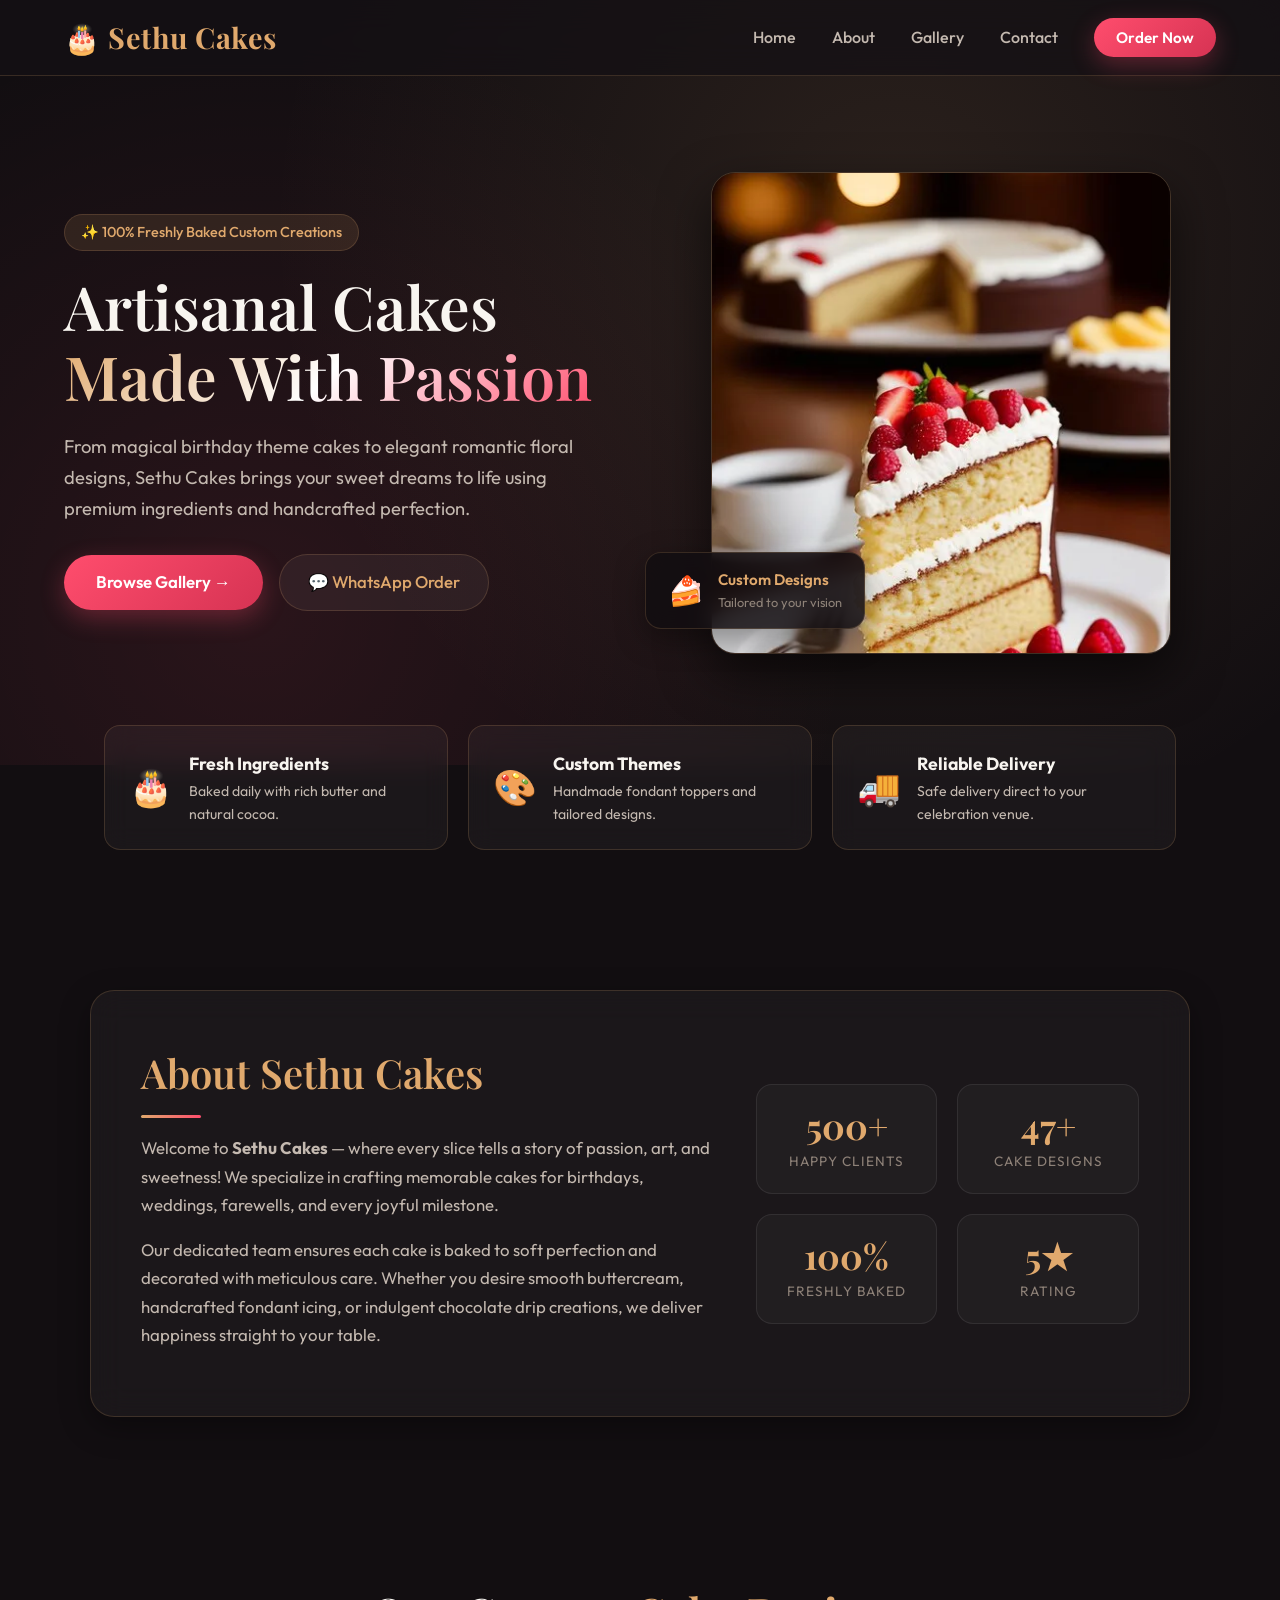
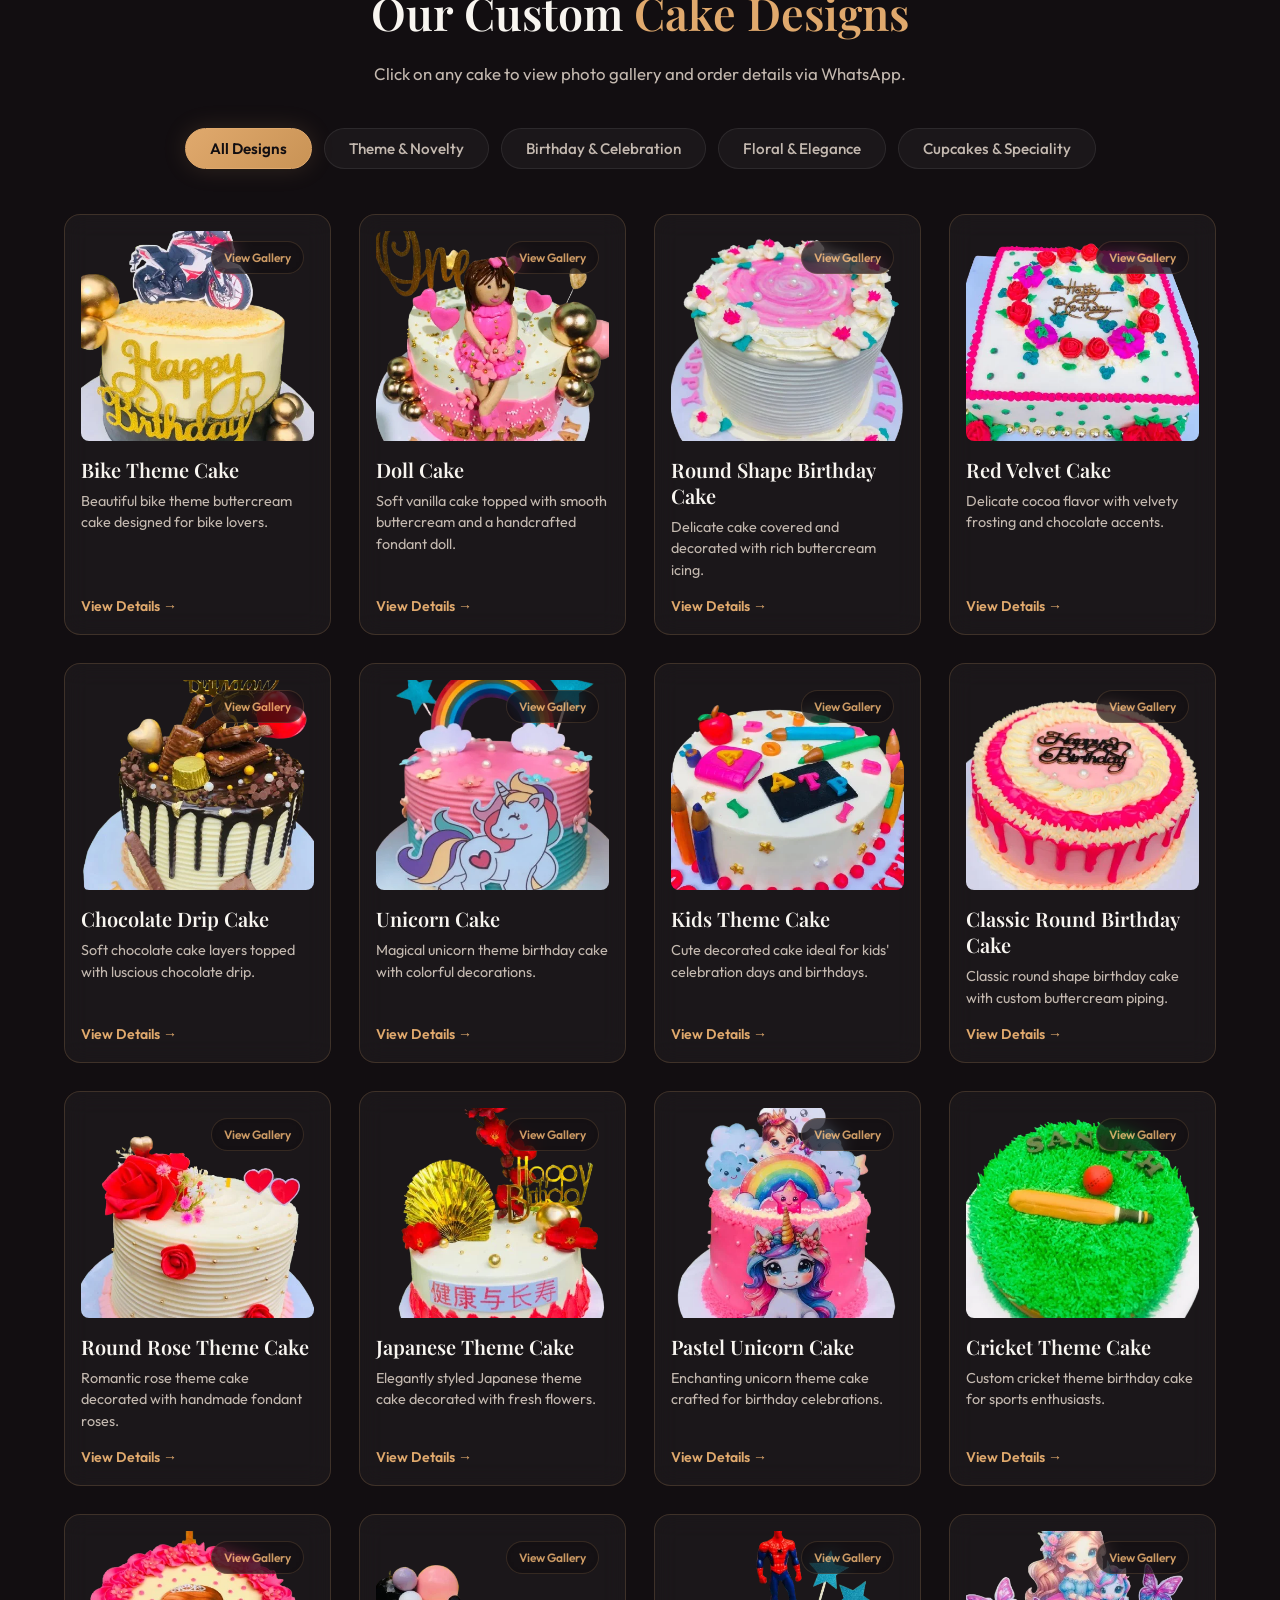
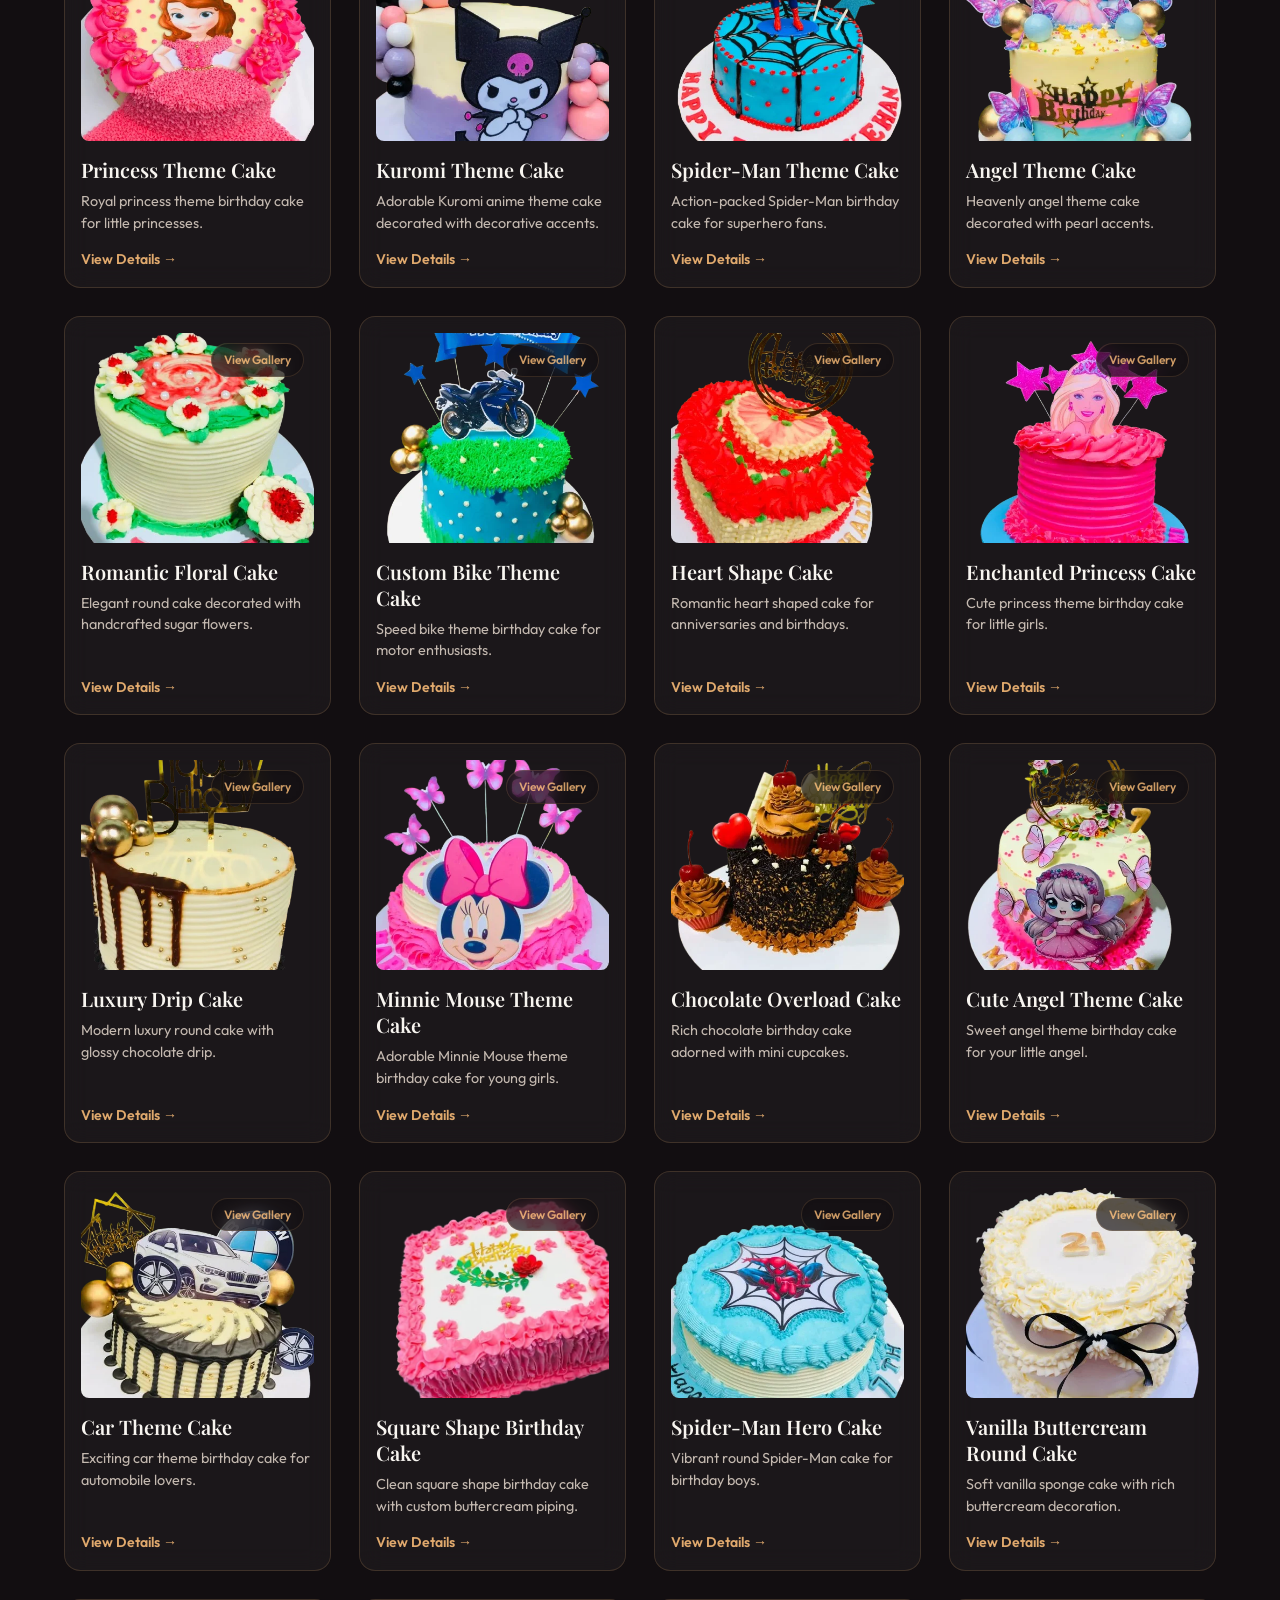
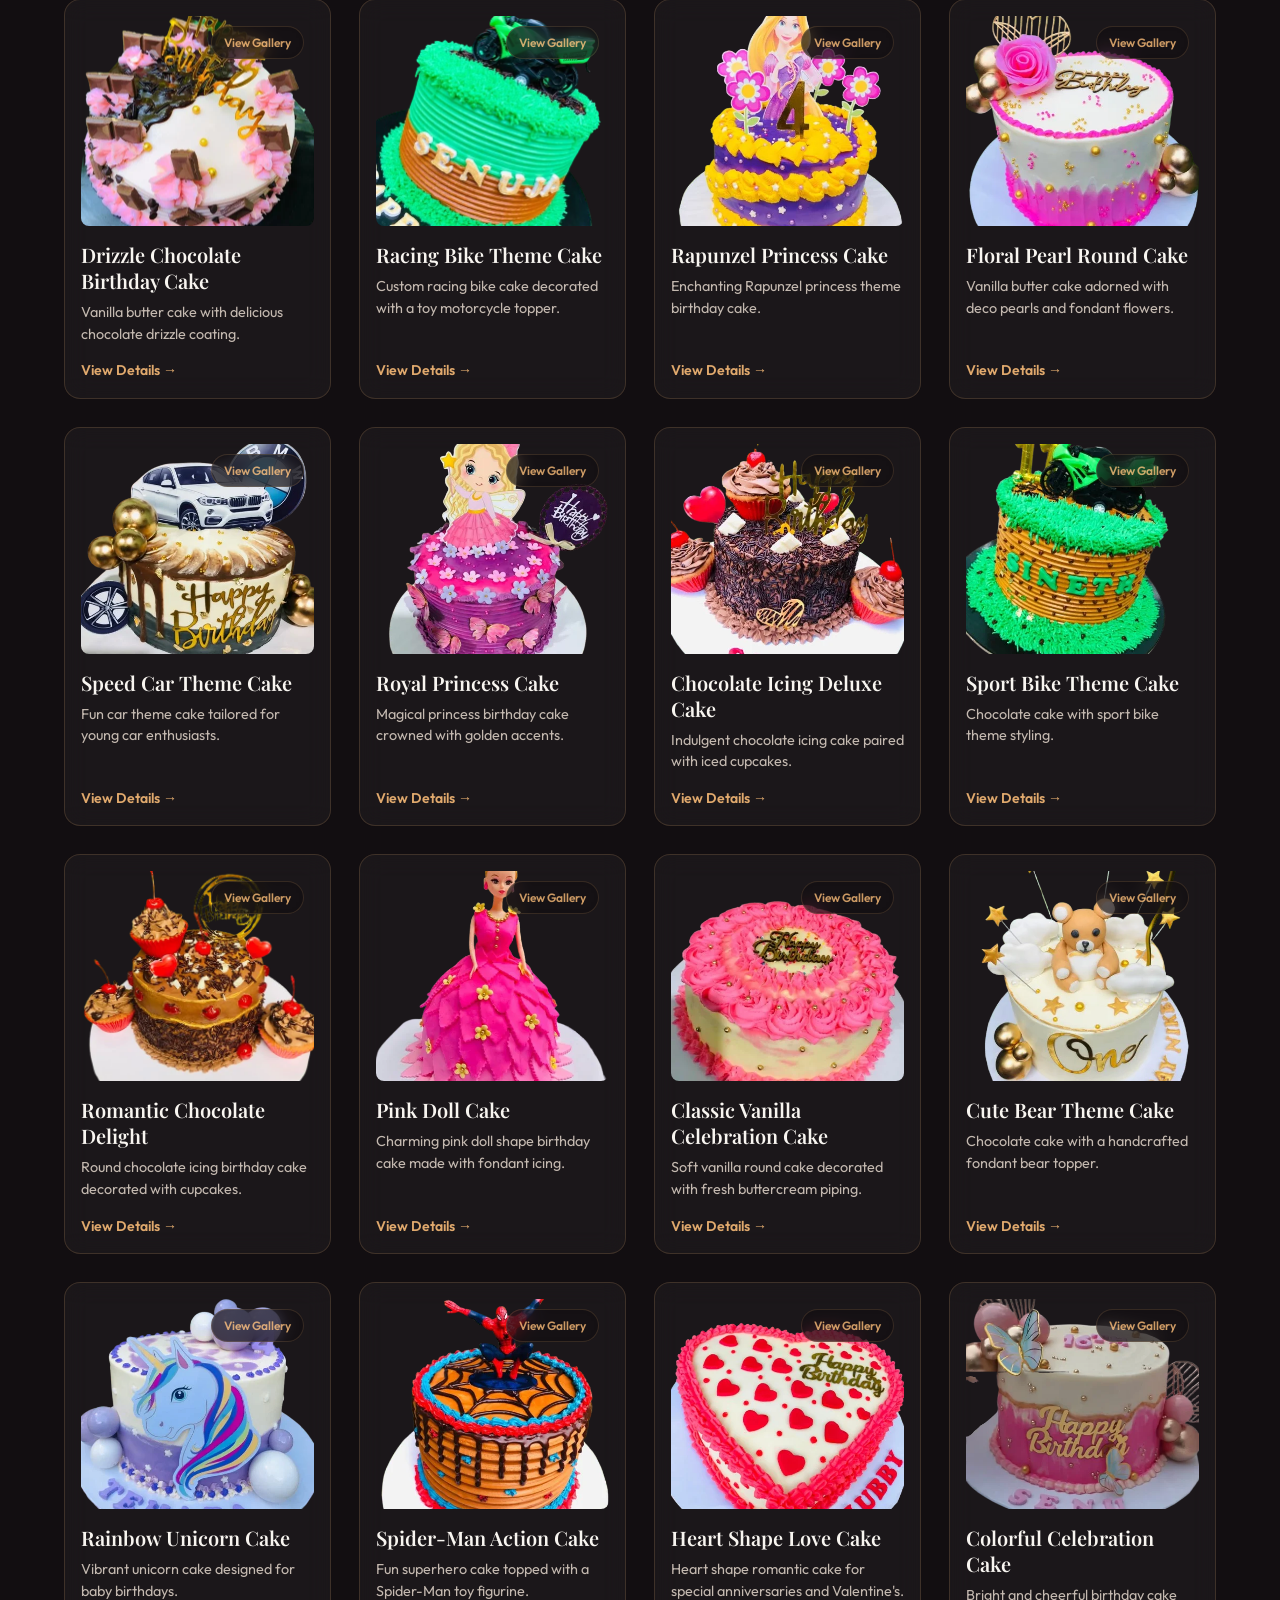
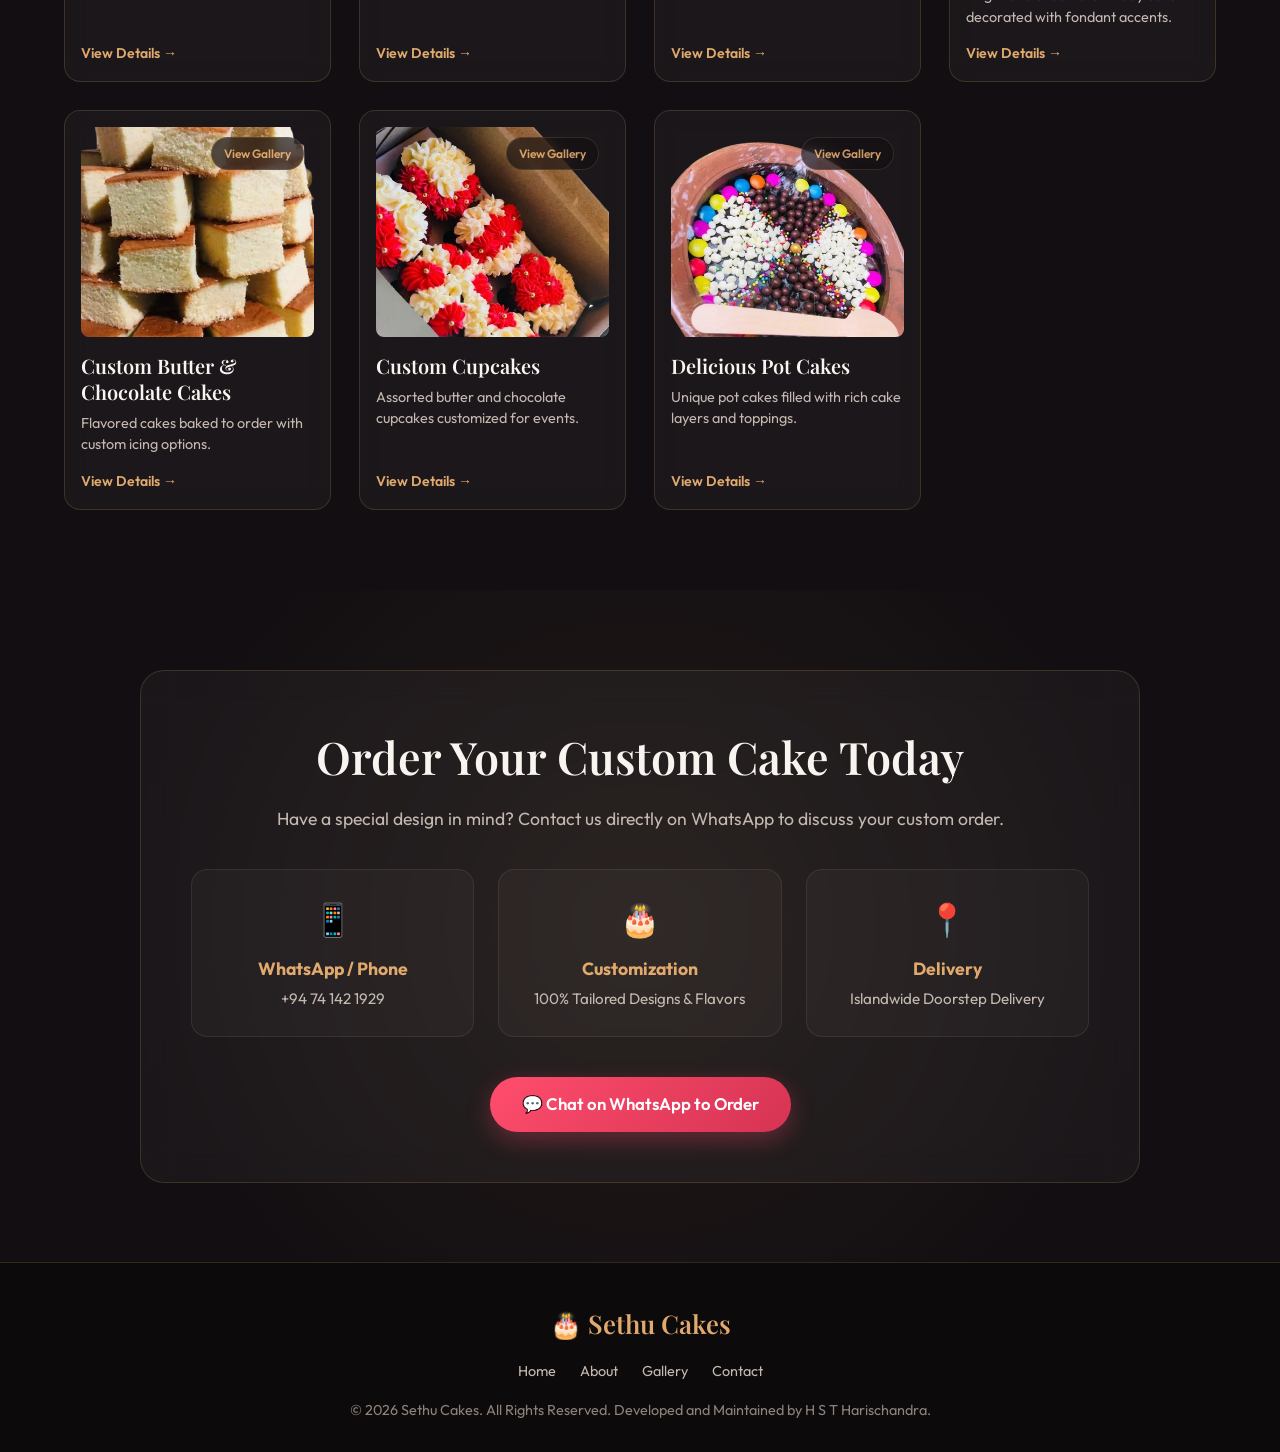
==== commit b015bdf7: "Security hardening: CSP headers, WebP images, self-hosted fonts" ====
--- a/Sethu Cakes/menu.html
+++ b/Sethu Cakes/menu.html
@@ -5,23 +5,26 @@
   <meta name="viewport" content="width=device-width, initial-scale=1.0">
   <title>Sethu Cakes | Custom Cake Studio</title>
   <meta name="description" content="Explore our handcrafted custom birthday cakes, wedding cakes, theme cakes, and dessert creations. Order directly via WhatsApp.">
+  <meta http-equiv="Content-Security-Policy" content="default-src 'self'; script-src 'self'; style-src 'self'; font-src 'self' data:; img-src 'self' data:; object-src 'none'; base-uri 'self';">
+  <meta name="referrer" content="strict-origin-when-cross-origin">
+  <link rel="stylesheet" href="fonts.css">
   <link rel="stylesheet" href="menu1.css">
 </head>
 <body class="fade-in">
 
   <!-- Header Navigation -->
   <header class="f">
-    <h2 class="logo" onclick="window.location.href='#home'">🎂 Sethu Cakes</h2>
+    <h2 class="logo" data-action="nav-home">🎂 Sethu Cakes</h2>
 
     <ul class="nav-menu">
-      <li><a href="#home" onclick="toggleMenu()">Home</a></li>
-      <li><a href="#about" onclick="toggleMenu()">About</a></li>
-      <li><a href="#menu" onclick="toggleMenu()">Gallery</a></li>
-      <li><a href="#contact" onclick="toggleMenu()">Contact</a></li>
-      <li><a href="https://wa.me/94741421929" target="_blank" class="header-cta">Order Now</a></li>
+      <li><a href="#home">Home</a></li>
+      <li><a href="#about">About</a></li>
+      <li><a href="#menu">Gallery</a></li>
+      <li><a href="#contact">Contact</a></li>
+      <li><a href="https://wa.me/94741421929" target="_blank" rel="noopener noreferrer" class="header-cta">Order Now</a></li>
     </ul>
 
-    <div class="hamburger" onclick="toggleMenu()">
+    <div class="hamburger" data-action="toggle-menu">
       <span></span>
       <span></span>
       <span></span>
@@ -45,13 +48,13 @@
           </p>
           <div class="hero-buttons">
             <a href="#menu" class="btn-primary">Browse Gallery &rarr;</a>
-            <a href="https://wa.me/94741421929?text=Hi%20Sethu%20Cakes,%20I'd%20like%20to%20inquire%20about%20a%20custom%20cake." target="_blank" class="btn-secondary">💬 WhatsApp Order</a>
+            <a href="https://wa.me/94741421929?text=Hi%20Sethu%20Cakes,%20I'd%20like%20to%20inquire%20about%20a%20custom%20cake." target="_blank" rel="noopener noreferrer" class="btn-secondary">💬 WhatsApp Order</a>
           </div>
         </div>
 
         <div class="hero-image-side">
           <div class="hero-image-wrapper">
-            <img src="cozy-restaurant-realistic-cake-high-detail_72772-24593.jpg" alt="Featured Custom Cake">
+            <img src="cozy-restaurant-realistic-cake-high-detail_72772-24593.webp" alt="Featured Custom Cake">
           </div>
           <div class="floating-badge">
             <div class="badge-icon">🍰</div>
@@ -131,20 +134,20 @@
 
       <!-- Category Filter Tabs -->
       <div class="category-filter">
-        <button class="filter-btn active" onclick="filterCategory('all', this)">All Designs</button>
-        <button class="filter-btn" onclick="filterCategory('theme', this)">Theme & Novelty</button>
-        <button class="filter-btn" onclick="filterCategory('birthday', this)">Birthday & Celebration</button>
-        <button class="filter-btn" onclick="filterCategory('floral', this)">Floral & Elegance</button>
-        <button class="filter-btn" onclick="filterCategory('speciality', this)">Cupcakes & Speciality</button>
+        <button class="filter-btn active" data-filter="all">All Designs</button>
+        <button class="filter-btn" data-filter="theme">Theme & Novelty</button>
+        <button class="filter-btn" data-filter="birthday">Birthday & Celebration</button>
+        <button class="filter-btn" data-filter="floral">Floral & Elegance</button>
+        <button class="filter-btn" data-filter="speciality">Cupcakes & Speciality</button>
       </div>
 
       <!-- Menu Grid -->
       <div class="menu-grid">
 
         <!-- Cake 1 -->
-        <div class="menu-item" data-category="theme" onclick="openModal('cakeModal1')">
-          <div class="menu-item-img-wrap">
-            <img src="cake 4tos/New folder (47)/bike4.png" alt="Bike Theme Cake">
+        <div class="menu-item" data-category="theme" data-modal="cakeModal1">
+          <div class="menu-item-img-wrap">
+            <img src="cake 4tos/New folder (47)/bike4.webp" alt="Bike Theme Cake">
             <span class="view-badge">View Gallery</span>
           </div>
           <h3>Bike Theme Cake</h3>
@@ -153,27 +156,27 @@
         </div>
         <div id="cakeModal1" class="modal">
           <div class="modal-content">
-            <span class="close" onclick="closeModal('cakeModal1')">&times;</span>
-            <div class="slider-wrapper">
-              <img class="slides" src="cake 4tos/New folder (47)/bike.jpg" alt="Bike Cake View 1">
-              <img class="slides" src="cake 4tos/New folder (47)/bike2.jpg" alt="Bike Cake View 2">
-              <img class="slides" src="cake 4tos/New folder (47)/bike3.jpg" alt="Bike Cake View 3">
-              <button class="prev" onclick="prevImage('cakeModal1')">&#10094;</button>
-              <button class="next" onclick="nextImage('cakeModal1')">&#10095;</button>
+            <span class="close" data-close-modal="cakeModal1">&times;</span>
+            <div class="slider-wrapper">
+              <img class="slides" src="cake 4tos/New folder (47)/bike.webp" alt="Bike Cake View 1">
+              <img class="slides" src="cake 4tos/New folder (47)/bike2.webp" alt="Bike Cake View 2">
+              <img class="slides" src="cake 4tos/New folder (47)/bike3.webp" alt="Bike Cake View 3">
+              <button class="prev" data-slide="prev" data-modal="cakeModal1">&#10094;</button>
+              <button class="next" data-slide="next" data-modal="cakeModal1">&#10095;</button>
             </div>
             <div class="modal-text">
               <h3>Bike Theme Cake</h3>
               <p class="a">Softly baked butter cake decorated with smooth buttercream icing for a birthday celebration.</p>
               <div class="delivery-info">🚚 Delivery available (Additional cost may apply)</div>
-              <button class="btn-whatsapp" onclick="whatsApp(this)">💬 Inquire on WhatsApp</button>
+              <button class="btn-whatsapp" data-action="whatsapp">💬 Inquire on WhatsApp</button>
             </div>
           </div>
         </div>
 
         <!-- Cake 2 -->
-        <div class="menu-item" data-category="theme" onclick="openModal('cakeModal2')">
-          <div class="menu-item-img-wrap">
-            <img src="cake 4tos/New folder (48)/doll3.png" alt="Doll Cake">
+        <div class="menu-item" data-category="theme" data-modal="cakeModal2">
+          <div class="menu-item-img-wrap">
+            <img src="cake 4tos/New folder (48)/doll3.webp" alt="Doll Cake">
             <span class="view-badge">View Gallery</span>
           </div>
           <h3>Doll Cake</h3>
@@ -182,27 +185,27 @@
         </div>
         <div id="cakeModal2" class="modal">
           <div class="modal-content">
-            <span class="close" onclick="closeModal('cakeModal2')">&times;</span>
-            <div class="slider-wrapper">
-              <img class="slides" src="cake 4tos/New folder (48)/doll.jpg" alt="Doll Cake 1">
-              <img class="slides" src="cake 4tos/New folder (48)/doll1.jpg" alt="Doll Cake 2">
-              <img class="slides" src="cake 4tos/New folder (48)/doll2.jpg" alt="Doll Cake 3">
-              <button class="prev" onclick="prevImage('cakeModal2')">&#10094;</button>
-              <button class="next" onclick="nextImage('cakeModal2')">&#10095;</button>
+            <span class="close" data-close-modal="cakeModal2">&times;</span>
+            <div class="slider-wrapper">
+              <img class="slides" src="cake 4tos/New folder (48)/doll.webp" alt="Doll Cake 1">
+              <img class="slides" src="cake 4tos/New folder (48)/doll1.webp" alt="Doll Cake 2">
+              <img class="slides" src="cake 4tos/New folder (48)/doll2.webp" alt="Doll Cake 3">
+              <button class="prev" data-slide="prev" data-modal="cakeModal2">&#10094;</button>
+              <button class="next" data-slide="next" data-modal="cakeModal2">&#10095;</button>
             </div>
             <div class="modal-text">
               <h3>Doll Cake</h3>
               <p class="a">Handmade fondant icing doll centerpiece with soft buttercream icing layers.</p>
               <div class="delivery-info">🚚 Delivery available (Additional cost may apply)</div>
-              <button class="btn-whatsapp" onclick="whatsApp(this)">💬 Inquire on WhatsApp</button>
+              <button class="btn-whatsapp" data-action="whatsapp">💬 Inquire on WhatsApp</button>
             </div>
           </div>
         </div>
 
         <!-- Cake 3 -->
-        <div class="menu-item" data-category="birthday" onclick="openModal('cakeModal3')">
-          <div class="menu-item-img-wrap">
-            <img src="cake 4tos/New folder/WhatsApp_Image_2025-10-23_at_00.02.32_189ddcd5-removebg-preview.png" alt="Round Shape Cake">
+        <div class="menu-item" data-category="birthday" data-modal="cakeModal3">
+          <div class="menu-item-img-wrap">
+            <img src="cake 4tos/round-cake/WhatsApp_Image_2025-10-23_at_00.02.32_189ddcd5-removebg-preview.webp" alt="Round Shape Cake">
             <span class="view-badge">View Gallery</span>
           </div>
           <h3>Round Shape Birthday Cake</h3>
@@ -211,27 +214,27 @@
         </div>
         <div id="cakeModal3" class="modal">
           <div class="modal-content">
-            <span class="close" onclick="closeModal('cakeModal3')">&times;</span>
-            <div class="slider-wrapper">
-              <img class="slides" src="cake 4tos/New folder/WhatsApp Image 2025-10-23 at 00.02.32_189ddcd5.jpg" alt="Round Cake 1">
-              <img class="slides" src="cake 4tos/New folder/WhatsApp Image 2025-10-23 at 00.02.39_8df46bee.jpg" alt="Round Cake 2">
-              <img class="slides" src="cake 4tos/New folder/WhatsApp Image 2025-10-23 at 00.02.41_5da0167f.jpg" alt="Round Cake 3">
-              <button class="prev" onclick="prevImage('cakeModal3')">&#10094;</button>
-              <button class="next" onclick="nextImage('cakeModal3')">&#10095;</button>
+            <span class="close" data-close-modal="cakeModal3">&times;</span>
+            <div class="slider-wrapper">
+              <img class="slides" src="cake 4tos/round-cake/WhatsApp Image 2025-10-23 at 00.02.32_189ddcd5.webp" alt="Round Cake 1">
+              <img class="slides" src="cake 4tos/round-cake/WhatsApp Image 2025-10-23 at 00.02.39_8df46bee.webp" alt="Round Cake 2">
+              <img class="slides" src="cake 4tos/round-cake/WhatsApp Image 2025-10-23 at 00.02.41_5da0167f.webp" alt="Round Cake 3">
+              <button class="prev" data-slide="prev" data-modal="cakeModal3">&#10094;</button>
+              <button class="next" data-slide="next" data-modal="cakeModal3">&#10095;</button>
             </div>
             <div class="modal-text">
               <h3>Round Shape Birthday Cake</h3>
               <p class="a">Delicious butter cake covered and decorated with fresh buttercream icing.</p>
               <div class="delivery-info">🚚 Delivery available (Additional cost may apply)</div>
-              <button class="btn-whatsapp" onclick="whatsApp(this)">💬 Inquire on WhatsApp</button>
+              <button class="btn-whatsapp" data-action="whatsapp">💬 Inquire on WhatsApp</button>
             </div>
           </div>
         </div>
 
         <!-- Cake 4 -->
-        <div class="menu-item" data-category="birthday" onclick="openModal('cakeModal4')">
-          <div class="menu-item-img-wrap">
-            <img src="cake 4tos/New folder (2)/cake4.png" alt="Red Velvet Cake">
+        <div class="menu-item" data-category="birthday" data-modal="cakeModal4">
+          <div class="menu-item-img-wrap">
+            <img src="cake 4tos/New folder (2)/cake4.webp" alt="Red Velvet Cake">
             <span class="view-badge">View Gallery</span>
           </div>
           <h3>Red Velvet Cake</h3>
@@ -240,27 +243,27 @@
         </div>
         <div id="cakeModal4" class="modal">
           <div class="modal-content">
-            <span class="close" onclick="closeModal('cakeModal4')">&times;</span>
-            <div class="slider-wrapper">
-              <img class="slides" src="cake 4tos/New folder (2)/cake1.jpg" alt="Red Velvet 1">
-              <img class="slides" src="cake 4tos/New folder (2)/cake2.jpg" alt="Red Velvet 2">
-              <img class="slides" src="cake 4tos/New folder (2)/cake3.jpg" alt="Red Velvet 3">
-              <button class="prev" onclick="prevImage('cakeModal4')">&#10094;</button>
-              <button class="next" onclick="nextImage('cakeModal4')">&#10095;</button>
+            <span class="close" data-close-modal="cakeModal4">&times;</span>
+            <div class="slider-wrapper">
+              <img class="slides" src="cake 4tos/New folder (2)/cake1.webp" alt="Red Velvet 1">
+              <img class="slides" src="cake 4tos/New folder (2)/cake2.webp" alt="Red Velvet 2">
+              <img class="slides" src="cake 4tos/New folder (2)/cake3.webp" alt="Red Velvet 3">
+              <button class="prev" data-slide="prev" data-modal="cakeModal4">&#10094;</button>
+              <button class="next" data-slide="next" data-modal="cakeModal4">&#10095;</button>
             </div>
             <div class="modal-text">
               <h3>Red Velvet Cake</h3>
               <p class="a">Rich chocolate sponge cake covered with smooth buttercream frosting and custom toppings.</p>
               <div class="delivery-info">🚚 Delivery available (Additional cost may apply)</div>
-              <button class="btn-whatsapp" onclick="whatsApp(this)">💬 Inquire on WhatsApp</button>
+              <button class="btn-whatsapp" data-action="whatsapp">💬 Inquire on WhatsApp</button>
             </div>
           </div>
         </div>
 
         <!-- Cake 5 -->
-        <div class="menu-item" data-category="birthday" onclick="openModal('cakeModal5')">
-          <div class="menu-item-img-wrap">
-            <img src="cake 4tos/New folder (3)/cake4.png" alt="Chocolate Drip Cake">
+        <div class="menu-item" data-category="birthday" data-modal="cakeModal5">
+          <div class="menu-item-img-wrap">
+            <img src="cake 4tos/New folder (3)/cake4.webp" alt="Chocolate Drip Cake">
             <span class="view-badge">View Gallery</span>
           </div>
           <h3>Chocolate Drip Cake</h3>
@@ -269,27 +272,27 @@
         </div>
         <div id="cakeModal5" class="modal">
           <div class="modal-content">
-            <span class="close" onclick="closeModal('cakeModal5')">&times;</span>
-            <div class="slider-wrapper">
-              <img class="slides" src="cake 4tos/New folder (3)/cake1.jpg" alt="Chocolate Drip 1">
-              <img class="slides" src="cake 4tos/New folder (3)/cake2.jpg" alt="Chocolate Drip 2">
-              <img class="slides" src="cake 4tos/New folder (3)/cake3.jpg" alt="Chocolate Drip 3">
-              <button class="prev" onclick="prevImage('cakeModal5')">&#10094;</button>
-              <button class="next" onclick="nextImage('cakeModal5')">&#10095;</button>
+            <span class="close" data-close-modal="cakeModal5">&times;</span>
+            <div class="slider-wrapper">
+              <img class="slides" src="cake 4tos/New folder (3)/cake1.webp" alt="Chocolate Drip 1">
+              <img class="slides" src="cake 4tos/New folder (3)/cake2.webp" alt="Chocolate Drip 2">
+              <img class="slides" src="cake 4tos/New folder (3)/cake3.webp" alt="Chocolate Drip 3">
+              <button class="prev" data-slide="prev" data-modal="cakeModal5">&#10094;</button>
+              <button class="next" data-slide="next" data-modal="cakeModal5">&#10095;</button>
             </div>
             <div class="modal-text">
               <h3>Chocolate Drip Cake</h3>
               <p class="a">Soft chocolate cake covered in buttercream with dark chocolate drip coating.</p>
               <div class="delivery-info">🚚 Delivery available (Additional cost may apply)</div>
-              <button class="btn-whatsapp" onclick="whatsApp(this)">💬 Inquire on WhatsApp</button>
+              <button class="btn-whatsapp" data-action="whatsapp">💬 Inquire on WhatsApp</button>
             </div>
           </div>
         </div>
 
         <!-- Cake 6 -->
-        <div class="menu-item" data-category="theme" onclick="openModal('cakeModal6')">
-          <div class="menu-item-img-wrap">
-            <img src="cake 4tos/New folder (4)/cake3.png" alt="Unicorn Cake">
+        <div class="menu-item" data-category="theme" data-modal="cakeModal6">
+          <div class="menu-item-img-wrap">
+            <img src="cake 4tos/New folder (4)/cake3.webp" alt="Unicorn Cake">
             <span class="view-badge">View Gallery</span>
           </div>
           <h3>Unicorn Cake</h3>
@@ -298,26 +301,26 @@
         </div>
         <div id="cakeModal6" class="modal">
           <div class="modal-content">
-            <span class="close" onclick="closeModal('cakeModal6')">&times;</span>
-            <div class="slider-wrapper">
-              <img class="slides" src="cake 4tos/New folder (4)/cake1.jpg" alt="Unicorn Cake 1">
-              <img class="slides" src="cake 4tos/New folder (4)/cake2.jpg" alt="Unicorn Cake 2">
-              <button class="prev" onclick="prevImage('cakeModal6')">&#10094;</button>
-              <button class="next" onclick="nextImage('cakeModal6')">&#10095;</button>
+            <span class="close" data-close-modal="cakeModal6">&times;</span>
+            <div class="slider-wrapper">
+              <img class="slides" src="cake 4tos/New folder (4)/cake1.webp" alt="Unicorn Cake 1">
+              <img class="slides" src="cake 4tos/New folder (4)/cake2.webp" alt="Unicorn Cake 2">
+              <button class="prev" data-slide="prev" data-modal="cakeModal6">&#10094;</button>
+              <button class="next" data-slide="next" data-modal="cakeModal6">&#10095;</button>
             </div>
             <div class="modal-text">
               <h3>Unicorn Cake</h3>
               <p class="a">Butter cake covered with buttercream icing and finished with custom unicorn toppers.</p>
               <div class="delivery-info">🚚 Delivery available (Additional cost may apply)</div>
-              <button class="btn-whatsapp" onclick="whatsApp(this)">💬 Inquire on WhatsApp</button>
+              <button class="btn-whatsapp" data-action="whatsapp">💬 Inquire on WhatsApp</button>
             </div>
           </div>
         </div>
 
         <!-- Cake 7 -->
-        <div class="menu-item" data-category="theme" onclick="openModal('cakeModal7')">
-          <div class="menu-item-img-wrap">
-            <img src="cake 4tos/New folder (5)/cake4.png" alt="Kid Cake">
+        <div class="menu-item" data-category="theme" data-modal="cakeModal7">
+          <div class="menu-item-img-wrap">
+            <img src="cake 4tos/New folder (5)/cake4.webp" alt="Kid Cake">
             <span class="view-badge">View Gallery</span>
           </div>
           <h3>Kids Theme Cake</h3>
@@ -326,27 +329,27 @@
         </div>
         <div id="cakeModal7" class="modal">
           <div class="modal-content">
-            <span class="close" onclick="closeModal('cakeModal7')">&times;</span>
-            <div class="slider-wrapper">
-              <img class="slides" src="cake 4tos/New folder (5)/cake1.jpg" alt="Kid Cake 1">
-              <img class="slides" src="cake 4tos/New folder (5)/cake2.jpg" alt="Kid Cake 2">
-              <img class="slides" src="cake 4tos/New folder (5)/cake3.jpg" alt="Kid Cake 3">
-              <button class="prev" onclick="prevImage('cakeModal7')">&#10094;</button>
-              <button class="next" onclick="nextImage('cakeModal7')">&#10095;</button>
+            <span class="close" data-close-modal="cakeModal7">&times;</span>
+            <div class="slider-wrapper">
+              <img class="slides" src="cake 4tos/New folder (5)/cake1.webp" alt="Kid Cake 1">
+              <img class="slides" src="cake 4tos/New folder (5)/cake2.webp" alt="Kid Cake 2">
+              <img class="slides" src="cake 4tos/New folder (5)/cake3.webp" alt="Kid Cake 3">
+              <button class="prev" data-slide="prev" data-modal="cakeModal7">&#10094;</button>
+              <button class="next" data-slide="next" data-modal="cakeModal7">&#10095;</button>
             </div>
             <div class="modal-text">
               <h3>Kids Theme Cake</h3>
               <p class="a">Butter cake covered with fondant icing and featuring handmade fondant figurines.</p>
               <div class="delivery-info">🚚 Delivery available (Additional cost may apply)</div>
-              <button class="btn-whatsapp" onclick="whatsApp(this)">💬 Inquire on WhatsApp</button>
+              <button class="btn-whatsapp" data-action="whatsapp">💬 Inquire on WhatsApp</button>
             </div>
           </div>
         </div>
 
         <!-- Cake 8 -->
-        <div class="menu-item" data-category="birthday" onclick="openModal('cakeModal8')">
-          <div class="menu-item-img-wrap">
-            <img src="cake 4tos/New folder (6)/cake4.png" alt="Round Shape Cake">
+        <div class="menu-item" data-category="birthday" data-modal="cakeModal8">
+          <div class="menu-item-img-wrap">
+            <img src="cake 4tos/New folder (6)/cake4.webp" alt="Round Shape Cake">
             <span class="view-badge">View Gallery</span>
           </div>
           <h3>Classic Round Birthday Cake</h3>
@@ -355,27 +358,27 @@
         </div>
         <div id="cakeModal8" class="modal">
           <div class="modal-content">
-            <span class="close" onclick="closeModal('cakeModal8')">&times;</span>
-            <div class="slider-wrapper">
-              <img class="slides" src="cake 4tos/New folder (6)/cake1.jpg" alt="Classic Round 1">
-              <img class="slides" src="cake 4tos/New folder (6)/cake2.jpg" alt="Classic Round 2">
-              <img class="slides" src="cake 4tos/New folder (6)/cake3.jpg" alt="Classic Round 3">
-              <button class="prev" onclick="prevImage('cakeModal8')">&#10094;</button>
-              <button class="next" onclick="nextImage('cakeModal8')">&#10095;</button>
+            <span class="close" data-close-modal="cakeModal8">&times;</span>
+            <div class="slider-wrapper">
+              <img class="slides" src="cake 4tos/New folder (6)/cake1.webp" alt="Classic Round 1">
+              <img class="slides" src="cake 4tos/New folder (6)/cake2.webp" alt="Classic Round 2">
+              <img class="slides" src="cake 4tos/New folder (6)/cake3.webp" alt="Classic Round 3">
+              <button class="prev" data-slide="prev" data-modal="cakeModal8">&#10094;</button>
+              <button class="next" data-slide="next" data-modal="cakeModal8">&#10095;</button>
             </div>
             <div class="modal-text">
               <h3>Classic Round Birthday Cake</h3>
               <p class="a">Fresh butter cake covered and beautifully decorated with buttercream icing.</p>
               <div class="delivery-info">🚚 Delivery available (Additional cost may apply)</div>
-              <button class="btn-whatsapp" onclick="whatsApp(this)">💬 Inquire on WhatsApp</button>
+              <button class="btn-whatsapp" data-action="whatsapp">💬 Inquire on WhatsApp</button>
             </div>
           </div>
         </div>
 
         <!-- Cake 9 -->
-        <div class="menu-item" data-category="floral" onclick="openModal('cakeModal9')">
-          <div class="menu-item-img-wrap">
-            <img src="cake 4tos/New folder (7)/rose3.png" alt="Rose Theme Cake">
+        <div class="menu-item" data-category="floral" data-modal="cakeModal9">
+          <div class="menu-item-img-wrap">
+            <img src="cake 4tos/New folder (7)/rose3.webp" alt="Rose Theme Cake">
             <span class="view-badge">View Gallery</span>
           </div>
           <h3>Round Rose Theme Cake</h3>
@@ -384,26 +387,26 @@
         </div>
         <div id="cakeModal9" class="modal">
           <div class="modal-content">
-            <span class="close" onclick="closeModal('cakeModal9')">&times;</span>
-            <div class="slider-wrapper">
-              <img class="slides" src="cake 4tos/New folder (7)/rose.jpg" alt="Rose Cake 1">
-              <img class="slides" src="cake 4tos/New folder (7)/rose2.jpg" alt="Rose Cake 2">
-              <button class="prev" onclick="prevImage('cakeModal9')">&#10094;</button>
-              <button class="next" onclick="nextImage('cakeModal9')">&#10095;</button>
+            <span class="close" data-close-modal="cakeModal9">&times;</span>
+            <div class="slider-wrapper">
+              <img class="slides" src="cake 4tos/New folder (7)/rose.webp" alt="Rose Cake 1">
+              <img class="slides" src="cake 4tos/New folder (7)/rose2.webp" alt="Rose Cake 2">
+              <button class="prev" data-slide="prev" data-modal="cakeModal9">&#10094;</button>
+              <button class="next" data-slide="next" data-modal="cakeModal9">&#10095;</button>
             </div>
             <div class="modal-text">
               <h3>Round Rose Theme Cake</h3>
               <p class="a">Covered with smooth buttercream icing and decorated with handcrafted fondant roses.</p>
               <div class="delivery-info">🚚 Delivery available (Additional cost may apply)</div>
-              <button class="btn-whatsapp" onclick="whatsApp(this)">💬 Inquire on WhatsApp</button>
+              <button class="btn-whatsapp" data-action="whatsapp">💬 Inquire on WhatsApp</button>
             </div>
           </div>
         </div>
 
         <!-- Cake 10 -->
-        <div class="menu-item" data-category="floral" onclick="openModal('cakeModal10')">
-          <div class="menu-item-img-wrap">
-            <img src="cake 4tos/New folder (8)/cake3.png" alt="Japanese Theme Cake">
+        <div class="menu-item" data-category="floral" data-modal="cakeModal10">
+          <div class="menu-item-img-wrap">
+            <img src="cake 4tos/New folder (8)/cake3.webp" alt="Japanese Theme Cake">
             <span class="view-badge">View Gallery</span>
           </div>
           <h3>Japanese Theme Cake</h3>
@@ -412,26 +415,26 @@
         </div>
         <div id="cakeModal10" class="modal">
           <div class="modal-content">
-            <span class="close" onclick="closeModal('cakeModal10')">&times;</span>
-            <div class="slider-wrapper">
-              <img class="slides" src="cake 4tos/New folder (8)/cake1.jpg" alt="Japanese Cake 1">
-              <img class="slides" src="cake 4tos/New folder (8)/cake2.jpg" alt="Japanese Cake 2">
-              <button class="prev" onclick="prevImage('cakeModal10')">&#10094;</button>
-              <button class="next" onclick="nextImage('cakeModal10')">&#10095;</button>
+            <span class="close" data-close-modal="cakeModal10">&times;</span>
+            <div class="slider-wrapper">
+              <img class="slides" src="cake 4tos/New folder (8)/cake1.webp" alt="Japanese Cake 1">
+              <img class="slides" src="cake 4tos/New folder (8)/cake2.webp" alt="Japanese Cake 2">
+              <button class="prev" data-slide="prev" data-modal="cakeModal10">&#10094;</button>
+              <button class="next" data-slide="next" data-modal="cakeModal10">&#10095;</button>
             </div>
             <div class="modal-text">
               <h3>Japanese Theme Cake</h3>
               <p class="a">Covered with buttercream and fondant icing, accented with delicate fresh flowers.</p>
               <div class="delivery-info">🚚 Delivery available (Additional cost may apply)</div>
-              <button class="btn-whatsapp" onclick="whatsApp(this)">💬 Inquire on WhatsApp</button>
+              <button class="btn-whatsapp" data-action="whatsapp">💬 Inquire on WhatsApp</button>
             </div>
           </div>
         </div>
 
         <!-- Cake 11 -->
-        <div class="menu-item" data-category="theme" onclick="openModal('cakeModal11')">
-          <div class="menu-item-img-wrap">
-            <img src="cake 4tos/New folder (9)/cake4.png" alt="Unicorn Theme Cake">
+        <div class="menu-item" data-category="theme" data-modal="cakeModal11">
+          <div class="menu-item-img-wrap">
+            <img src="cake 4tos/New folder (9)/cake4.webp" alt="Unicorn Theme Cake">
             <span class="view-badge">View Gallery</span>
           </div>
           <h3>Pastel Unicorn Cake</h3>
@@ -440,27 +443,27 @@
         </div>
         <div id="cakeModal11" class="modal">
           <div class="modal-content">
-            <span class="close" onclick="closeModal('cakeModal11')">&times;</span>
-            <div class="slider-wrapper">
-              <img class="slides" src="cake 4tos/New folder (9)/cake1.jpg" alt="Unicorn Cake 1">
-              <img class="slides" src="cake 4tos/New folder (9)/cake2.jpg" alt="Unicorn Cake 2">
-              <img class="slides" src="cake 4tos/New folder (9)/cake3.jpg" alt="Unicorn Cake 3">
-              <button class="prev" onclick="prevImage('cakeModal11')">&#10094;</button>
-              <button class="next" onclick="nextImage('cakeModal11')">&#10095;</button>
+            <span class="close" data-close-modal="cakeModal11">&times;</span>
+            <div class="slider-wrapper">
+              <img class="slides" src="cake 4tos/New folder (9)/cake1.webp" alt="Unicorn Cake 1">
+              <img class="slides" src="cake 4tos/New folder (9)/cake2.webp" alt="Unicorn Cake 2">
+              <img class="slides" src="cake 4tos/New folder (9)/cake3.webp" alt="Unicorn Cake 3">
+              <button class="prev" data-slide="prev" data-modal="cakeModal11">&#10094;</button>
+              <button class="next" data-slide="next" data-modal="cakeModal11">&#10095;</button>
             </div>
             <div class="modal-text">
               <h3>Pastel Unicorn Cake</h3>
               <p class="a">Covered with rich buttercream icing and decorated with pastel toppings.</p>
               <div class="delivery-info">🚚 Delivery available (Additional cost may apply)</div>
-              <button class="btn-whatsapp" onclick="whatsApp(this)">💬 Inquire on WhatsApp</button>
+              <button class="btn-whatsapp" data-action="whatsapp">💬 Inquire on WhatsApp</button>
             </div>
           </div>
         </div>
 
         <!-- Cake 12 -->
-        <div class="menu-item" data-category="theme" onclick="openModal('cakeModal12')">
-          <div class="menu-item-img-wrap">
-            <img src="cake 4tos/New folder (10)/cake4.png" alt="Cricket Theme Cake">
+        <div class="menu-item" data-category="theme" data-modal="cakeModal12">
+          <div class="menu-item-img-wrap">
+            <img src="cake 4tos/New folder (10)/cake4.webp" alt="Cricket Theme Cake">
             <span class="view-badge">View Gallery</span>
           </div>
           <h3>Cricket Theme Cake</h3>
@@ -469,27 +472,27 @@
         </div>
         <div id="cakeModal12" class="modal">
           <div class="modal-content">
-            <span class="close" onclick="closeModal('cakeModal12')">&times;</span>
-            <div class="slider-wrapper">
-              <img class="slides" src="cake 4tos/New folder (10)/cake1.jpg" alt="Cricket Cake 1">
-              <img class="slides" src="cake 4tos/New folder (10)/cake2.jpg" alt="Cricket Cake 2">
-              <img class="slides" src="cake 4tos/New folder (10)/cake3.jpg" alt="Cricket Cake 3">
-              <button class="prev" onclick="prevImage('cakeModal12')">&#10094;</button>
-              <button class="next" onclick="nextImage('cakeModal12')">&#10095;</button>
+            <span class="close" data-close-modal="cakeModal12">&times;</span>
+            <div class="slider-wrapper">
+              <img class="slides" src="cake 4tos/New folder (10)/cake1.webp" alt="Cricket Cake 1">
+              <img class="slides" src="cake 4tos/New folder (10)/cake2.webp" alt="Cricket Cake 2">
+              <img class="slides" src="cake 4tos/New folder (10)/cake3.webp" alt="Cricket Cake 3">
+              <button class="prev" data-slide="prev" data-modal="cakeModal12">&#10094;</button>
+              <button class="next" data-slide="next" data-modal="cakeModal12">&#10095;</button>
             </div>
             <div class="modal-text">
               <h3>Cricket Theme Cake</h3>
               <p class="a">Covered with buttercream icing and decorated with handcrafted fondant bat and ball.</p>
               <div class="delivery-info">🚚 Delivery available (Additional cost may apply)</div>
-              <button class="btn-whatsapp" onclick="whatsApp(this)">💬 Inquire on WhatsApp</button>
+              <button class="btn-whatsapp" data-action="whatsapp">💬 Inquire on WhatsApp</button>
             </div>
           </div>
         </div>
 
         <!-- Cake 13 -->
-        <div class="menu-item" data-category="theme" onclick="openModal('cakeModal13')">
-          <div class="menu-item-img-wrap">
-            <img src="cake 4tos/New folder (11)/cake4.png" alt="Princess Theme Cake">
+        <div class="menu-item" data-category="theme" data-modal="cakeModal13">
+          <div class="menu-item-img-wrap">
+            <img src="cake 4tos/New folder (11)/cake4.webp" alt="Princess Theme Cake">
             <span class="view-badge">View Gallery</span>
           </div>
           <h3>Princess Theme Cake</h3>
@@ -498,27 +501,27 @@
         </div>
         <div id="cakeModal13" class="modal">
           <div class="modal-content">
-            <span class="close" onclick="closeModal('cakeModal13')">&times;</span>
-            <div class="slider-wrapper">
-              <img class="slides" src="cake 4tos/New folder (11)/cake1.jpg" alt="Princess Cake 1">
-              <img class="slides" src="cake 4tos/New folder (11)/cake2.jpg" alt="Princess Cake 2">
-              <img class="slides" src="cake 4tos/New folder (11)/cake3.jpg" alt="Princess Cake 3">
-              <button class="prev" onclick="prevImage('cakeModal13')">&#10094;</button>
-              <button class="next" onclick="nextImage('cakeModal13')">&#10095;</button>
+            <span class="close" data-close-modal="cakeModal13">&times;</span>
+            <div class="slider-wrapper">
+              <img class="slides" src="cake 4tos/New folder (11)/cake1.webp" alt="Princess Cake 1">
+              <img class="slides" src="cake 4tos/New folder (11)/cake2.webp" alt="Princess Cake 2">
+              <img class="slides" src="cake 4tos/New folder (11)/cake3.webp" alt="Princess Cake 3">
+              <button class="prev" data-slide="prev" data-modal="cakeModal13">&#10094;</button>
+              <button class="next" data-slide="next" data-modal="cakeModal13">&#10095;</button>
             </div>
             <div class="modal-text">
               <h3>Princess Theme Cake</h3>
               <p class="a">Covered with buttercream icing and decorated with elegant princess toppers.</p>
               <div class="delivery-info">🚚 Delivery available (Additional cost may apply)</div>
-              <button class="btn-whatsapp" onclick="whatsApp(this)">💬 Inquire on WhatsApp</button>
+              <button class="btn-whatsapp" data-action="whatsapp">💬 Inquire on WhatsApp</button>
             </div>
           </div>
         </div>
 
         <!-- Cake 14 -->
-        <div class="menu-item" data-category="theme" onclick="openModal('cakeModal14')">
-          <div class="menu-item-img-wrap">
-            <img src="cake 4tos/New folder (12)/cake4.png" alt="Kuromi Theme Cake">
+        <div class="menu-item" data-category="theme" data-modal="cakeModal14">
+          <div class="menu-item-img-wrap">
+            <img src="cake 4tos/New folder (12)/cake4.webp" alt="Kuromi Theme Cake">
             <span class="view-badge">View Gallery</span>
           </div>
           <h3>Kuromi Theme Cake</h3>
@@ -527,27 +530,27 @@
         </div>
         <div id="cakeModal14" class="modal">
           <div class="modal-content">
-            <span class="close" onclick="closeModal('cakeModal14')">&times;</span>
-            <div class="slider-wrapper">
-              <img class="slides" src="cake 4tos/New folder (12)/cake1.jpg" alt="Kuromi Cake 1">
-              <img class="slides" src="cake 4tos/New folder (12)/cake2.jpg" alt="Kuromi Cake 2">
-              <img class="slides" src="cake 4tos/New folder (12)/cake3.jpg" alt="Kuromi Cake 3">
-              <button class="prev" onclick="prevImage('cakeModal14')">&#10094;</button>
-              <button class="next" onclick="nextImage('cakeModal14')">&#10095;</button>
+            <span class="close" data-close-modal="cakeModal14">&times;</span>
+            <div class="slider-wrapper">
+              <img class="slides" src="cake 4tos/New folder (12)/cake1.webp" alt="Kuromi Cake 1">
+              <img class="slides" src="cake 4tos/New folder (12)/cake2.webp" alt="Kuromi Cake 2">
+              <img class="slides" src="cake 4tos/New folder (12)/cake3.webp" alt="Kuromi Cake 3">
+              <button class="prev" data-slide="prev" data-modal="cakeModal14">&#10094;</button>
+              <button class="next" data-slide="next" data-modal="cakeModal14">&#10095;</button>
             </div>
             <div class="modal-text">
               <h3>Kuromi Theme Cake</h3>
               <p class="a">Covered with buttercream icing, topped with cute character toppers and deco spheres.</p>
               <div class="delivery-info">🚚 Delivery available (Additional cost may apply)</div>
-              <button class="btn-whatsapp" onclick="whatsApp(this)">💬 Inquire on WhatsApp</button>
+              <button class="btn-whatsapp" data-action="whatsapp">💬 Inquire on WhatsApp</button>
             </div>
           </div>
         </div>
 
         <!-- Cake 15 -->
-        <div class="menu-item" data-category="theme" onclick="openModal('cakeModal15')">
-          <div class="menu-item-img-wrap">
-            <img src="cake 4tos/New folder (13)/cake4.png" alt="Spider-Man Theme Cake">
+        <div class="menu-item" data-category="theme" data-modal="cakeModal15">
+          <div class="menu-item-img-wrap">
+            <img src="cake 4tos/New folder (13)/cake4.webp" alt="Spider-Man Theme Cake">
             <span class="view-badge">View Gallery</span>
           </div>
           <h3>Spider-Man Theme Cake</h3>
@@ -556,27 +559,27 @@
         </div>
         <div id="cakeModal15" class="modal">
           <div class="modal-content">
-            <span class="close" onclick="closeModal('cakeModal15')">&times;</span>
-            <div class="slider-wrapper">
-              <img class="slides" src="cake 4tos/New folder (13)/cake1.jpg" alt="Spider-Man Cake 1">
-              <img class="slides" src="cake 4tos/New folder (13)/cake2.jpg" alt="Spider-Man Cake 2">
-              <img class="slides" src="cake 4tos/New folder (13)/cake3.jpg" alt="Spider-Man Cake 3">
-              <button class="prev" onclick="prevImage('cakeModal15')">&#10094;</button>
-              <button class="next" onclick="nextImage('cakeModal15')">&#10095;</button>
+            <span class="close" data-close-modal="cakeModal15">&times;</span>
+            <div class="slider-wrapper">
+              <img class="slides" src="cake 4tos/New folder (13)/cake1.webp" alt="Spider-Man Cake 1">
+              <img class="slides" src="cake 4tos/New folder (13)/cake2.webp" alt="Spider-Man Cake 2">
+              <img class="slides" src="cake 4tos/New folder (13)/cake3.webp" alt="Spider-Man Cake 3">
+              <button class="prev" data-slide="prev" data-modal="cakeModal15">&#10094;</button>
+              <button class="next" data-slide="next" data-modal="cakeModal15">&#10095;</button>
             </div>
             <div class="modal-text">
               <h3>Spider-Man Theme Cake</h3>
               <p class="a">Covered with buttercream icing and featuring a Spider-Man figurine topper.</p>
               <div class="delivery-info">🚚 Delivery available (Additional cost may apply)</div>
-              <button class="btn-whatsapp" onclick="whatsApp(this)">💬 Inquire on WhatsApp</button>
+              <button class="btn-whatsapp" data-action="whatsapp">💬 Inquire on WhatsApp</button>
             </div>
           </div>
         </div>
 
         <!-- Cake 16 -->
-        <div class="menu-item" data-category="theme" onclick="openModal('cakeModal16')">
-          <div class="menu-item-img-wrap">
-            <img src="cake 4tos/New folder (14)/cake4.png" alt="Angel Theme Cake">
+        <div class="menu-item" data-category="theme" data-modal="cakeModal16">
+          <div class="menu-item-img-wrap">
+            <img src="cake 4tos/New folder (14)/cake4.webp" alt="Angel Theme Cake">
             <span class="view-badge">View Gallery</span>
           </div>
           <h3>Angel Theme Cake</h3>
@@ -585,27 +588,27 @@
         </div>
         <div id="cakeModal16" class="modal">
           <div class="modal-content">
-            <span class="close" onclick="closeModal('cakeModal16')">&times;</span>
-            <div class="slider-wrapper">
-              <img class="slides" src="cake 4tos/New folder (14)/cake1.jpg" alt="Angel Cake 1">
-              <img class="slides" src="cake 4tos/New folder (14)/cake2.jpg" alt="Angel Cake 2">
-              <img class="slides" src="cake 4tos/New folder (14)/cake3.jpg" alt="Angel Cake 3">
-              <button class="prev" onclick="prevImage('cakeModal16')">&#10094;</button>
-              <button class="next" onclick="nextImage('cakeModal16')">&#10095;</button>
+            <span class="close" data-close-modal="cakeModal16">&times;</span>
+            <div class="slider-wrapper">
+              <img class="slides" src="cake 4tos/New folder (14)/cake1.webp" alt="Angel Cake 1">
+              <img class="slides" src="cake 4tos/New folder (14)/cake2.webp" alt="Angel Cake 2">
+              <img class="slides" src="cake 4tos/New folder (14)/cake3.webp" alt="Angel Cake 3">
+              <button class="prev" data-slide="prev" data-modal="cakeModal16">&#10094;</button>
+              <button class="next" data-slide="next" data-modal="cakeModal16">&#10095;</button>
             </div>
             <div class="modal-text">
               <h3>Angel Theme Cake</h3>
               <p class="a">Covered with buttercream icing and styled with beautiful toppers and deco spheres.</p>
               <div class="delivery-info">🚚 Delivery available (Additional cost may apply)</div>
-              <button class="btn-whatsapp" onclick="whatsApp(this)">💬 Inquire on WhatsApp</button>
+              <button class="btn-whatsapp" data-action="whatsapp">💬 Inquire on WhatsApp</button>
             </div>
           </div>
         </div>
 
         <!-- Cake 17 -->
-        <div class="menu-item" data-category="floral" onclick="openModal('cakeModal17')">
-          <div class="menu-item-img-wrap">
-            <img src="cake 4tos/New folder (15)/cake4.png" alt="Romantic Round Cake">
+        <div class="menu-item" data-category="floral" data-modal="cakeModal17">
+          <div class="menu-item-img-wrap">
+            <img src="cake 4tos/New folder (15)/cake4.webp" alt="Romantic Round Cake">
             <span class="view-badge">View Gallery</span>
           </div>
           <h3>Romantic Floral Cake</h3>
@@ -614,27 +617,27 @@
         </div>
         <div id="cakeModal17" class="modal">
           <div class="modal-content">
-            <span class="close" onclick="closeModal('cakeModal17')">&times;</span>
-            <div class="slider-wrapper">
-              <img class="slides" src="cake 4tos/New folder (15)/cake1.jpg" alt="Romantic Cake 1">
-              <img class="slides" src="cake 4tos/New folder (15)/cake2.jpg" alt="Romantic Cake 2">
-              <img class="slides" src="cake 4tos/New folder (15)/cake3.jpg" alt="Romantic Cake 3">
-              <button class="prev" onclick="prevImage('cakeModal17')">&#10094;</button>
-              <button class="next" onclick="nextImage('cakeModal17')">&#10095;</button>
+            <span class="close" data-close-modal="cakeModal17">&times;</span>
+            <div class="slider-wrapper">
+              <img class="slides" src="cake 4tos/New folder (15)/cake1.webp" alt="Romantic Cake 1">
+              <img class="slides" src="cake 4tos/New folder (15)/cake2.webp" alt="Romantic Cake 2">
+              <img class="slides" src="cake 4tos/New folder (15)/cake3.webp" alt="Romantic Cake 3">
+              <button class="prev" data-slide="prev" data-modal="cakeModal17">&#10094;</button>
+              <button class="next" data-slide="next" data-modal="cakeModal17">&#10095;</button>
             </div>
             <div class="modal-text">
               <h3>Romantic Floral Cake</h3>
               <p class="a">Covered with smooth buttercream icing and adorned with handmade sugar flowers.</p>
               <div class="delivery-info">🚚 Delivery available (Additional cost may apply)</div>
-              <button class="btn-whatsapp" onclick="whatsApp(this)">💬 Inquire on WhatsApp</button>
+              <button class="btn-whatsapp" data-action="whatsapp">💬 Inquire on WhatsApp</button>
             </div>
           </div>
         </div>
 
         <!-- Cake 18 -->
-        <div class="menu-item" data-category="theme" onclick="openModal('cakeModal18')">
-          <div class="menu-item-img-wrap">
-            <img src="cake 4tos/New folder (16)/cake4.png" alt="Bike Theme Cake">
+        <div class="menu-item" data-category="theme" data-modal="cakeModal18">
+          <div class="menu-item-img-wrap">
+            <img src="cake 4tos/New folder (16)/cake4.webp" alt="Bike Theme Cake">
             <span class="view-badge">View Gallery</span>
           </div>
           <h3>Custom Bike Theme Cake</h3>
@@ -643,27 +646,27 @@
         </div>
         <div id="cakeModal18" class="modal">
           <div class="modal-content">
-            <span class="close" onclick="closeModal('cakeModal18')">&times;</span>
-            <div class="slider-wrapper">
-              <img class="slides" src="cake 4tos/New folder (16)/cake1.jpg" alt="Bike Cake 1">
-              <img class="slides" src="cake 4tos/New folder (16)/cake2.jpg" alt="Bike Cake 2">
-              <img class="slides" src="cake 4tos/New folder (16)/cake3.jpg" alt="Bike Cake 3">
-              <button class="prev" onclick="prevImage('cakeModal18')">&#10094;</button>
-              <button class="next" onclick="nextImage('cakeModal18')">&#10095;</button>
+            <span class="close" data-close-modal="cakeModal18">&times;</span>
+            <div class="slider-wrapper">
+              <img class="slides" src="cake 4tos/New folder (16)/cake1.webp" alt="Bike Cake 1">
+              <img class="slides" src="cake 4tos/New folder (16)/cake2.webp" alt="Bike Cake 2">
+              <img class="slides" src="cake 4tos/New folder (16)/cake3.webp" alt="Bike Cake 3">
+              <button class="prev" data-slide="prev" data-modal="cakeModal18">&#10094;</button>
+              <button class="next" data-slide="next" data-modal="cakeModal18">&#10095;</button>
             </div>
             <div class="modal-text">
               <h3>Custom Bike Theme Cake</h3>
               <p class="a">Covered with buttercream icing and styled with bike theme toppers.</p>
               <div class="delivery-info">🚚 Delivery available (Additional cost may apply)</div>
-              <button class="btn-whatsapp" onclick="whatsApp(this)">💬 Inquire on WhatsApp</button>
+              <button class="btn-whatsapp" data-action="whatsapp">💬 Inquire on WhatsApp</button>
             </div>
           </div>
         </div>
 
         <!-- Cake 19 -->
-        <div class="menu-item" data-category="floral" onclick="openModal('cakeModal19')">
-          <div class="menu-item-img-wrap">
-            <img src="cake 4tos/New folder (17)/cake4.png" alt="Heart Shape Cake">
+        <div class="menu-item" data-category="floral" data-modal="cakeModal19">
+          <div class="menu-item-img-wrap">
+            <img src="cake 4tos/New folder (17)/cake4.webp" alt="Heart Shape Cake">
             <span class="view-badge">View Gallery</span>
           </div>
           <h3>Heart Shape Cake</h3>
@@ -672,27 +675,27 @@
         </div>
         <div id="cakeModal19" class="modal">
           <div class="modal-content">
-            <span class="close" onclick="closeModal('cakeModal19')">&times;</span>
-            <div class="slider-wrapper">
-              <img class="slides" src="cake 4tos/New folder (17)/cake1.jpg" alt="Heart Cake 1">
-              <img class="slides" src="cake 4tos/New folder (17)/cake2.jpg" alt="Heart Cake 2">
-              <img class="slides" src="cake 4tos/New folder (17)/cake3.jpg" alt="Heart Cake 3">
-              <button class="prev" onclick="prevImage('cakeModal19')">&#10094;</button>
-              <button class="next" onclick="nextImage('cakeModal19')">&#10095;</button>
+            <span class="close" data-close-modal="cakeModal19">&times;</span>
+            <div class="slider-wrapper">
+              <img class="slides" src="cake 4tos/New folder (17)/cake1.webp" alt="Heart Cake 1">
+              <img class="slides" src="cake 4tos/New folder (17)/cake2.webp" alt="Heart Cake 2">
+              <img class="slides" src="cake 4tos/New folder (17)/cake3.webp" alt="Heart Cake 3">
+              <button class="prev" data-slide="prev" data-modal="cakeModal19">&#10094;</button>
+              <button class="next" data-slide="next" data-modal="cakeModal19">&#10095;</button>
             </div>
             <div class="modal-text">
               <h3>Heart Shape Cake</h3>
               <p class="a">Decorated and covered with rich buttercream piping in romantic hues.</p>
               <div class="delivery-info">🚚 Delivery available (Additional cost may apply)</div>
-              <button class="btn-whatsapp" onclick="whatsApp(this)">💬 Inquire on WhatsApp</button>
+              <button class="btn-whatsapp" data-action="whatsapp">💬 Inquire on WhatsApp</button>
             </div>
           </div>
         </div>
 
         <!-- Cake 20 -->
-        <div class="menu-item" data-category="theme" onclick="openModal('cakeModal20')">
-          <div class="menu-item-img-wrap">
-            <img src="cake 4tos/New folder (18)/cake4.png" alt="Enchanted Princess Cake">
+        <div class="menu-item" data-category="theme" data-modal="cakeModal20">
+          <div class="menu-item-img-wrap">
+            <img src="cake 4tos/New folder (18)/cake4.webp" alt="Enchanted Princess Cake">
             <span class="view-badge">View Gallery</span>
           </div>
           <h3>Enchanted Princess Cake</h3>
@@ -701,27 +704,27 @@
         </div>
         <div id="cakeModal20" class="modal">
           <div class="modal-content">
-            <span class="close" onclick="closeModal('cakeModal20')">&times;</span>
-            <div class="slider-wrapper">
-              <img class="slides" src="cake 4tos/New folder (18)/cake1.jpg" alt="Princess Cake 1">
-              <img class="slides" src="cake 4tos/New folder (18)/cake2.jpg" alt="Princess Cake 2">
-              <img class="slides" src="cake 4tos/New folder (18)/cake3.jpg" alt="Princess Cake 3">
-              <button class="prev" onclick="prevImage('cakeModal20')">&#10094;</button>
-              <button class="next" onclick="nextImage('cakeModal20')">&#10095;</button>
+            <span class="close" data-close-modal="cakeModal20">&times;</span>
+            <div class="slider-wrapper">
+              <img class="slides" src="cake 4tos/New folder (18)/cake1.webp" alt="Princess Cake 1">
+              <img class="slides" src="cake 4tos/New folder (18)/cake2.webp" alt="Princess Cake 2">
+              <img class="slides" src="cake 4tos/New folder (18)/cake3.webp" alt="Princess Cake 3">
+              <button class="prev" data-slide="prev" data-modal="cakeModal20">&#10094;</button>
+              <button class="next" data-slide="next" data-modal="cakeModal20">&#10095;</button>
             </div>
             <div class="modal-text">
               <h3>Enchanted Princess Cake</h3>
               <p class="a">Covered with buttercream icing and decorated with beautiful princess toppers.</p>
               <div class="delivery-info">🚚 Delivery available (Additional cost may apply)</div>
-              <button class="btn-whatsapp" onclick="whatsApp(this)">💬 Inquire on WhatsApp</button>
+              <button class="btn-whatsapp" data-action="whatsapp">💬 Inquire on WhatsApp</button>
             </div>
           </div>
         </div>
 
         <!-- Cake 21 -->
-        <div class="menu-item" data-category="birthday" onclick="openModal('cakeModal21')">
-          <div class="menu-item-img-wrap">
-            <img src="cake 4tos/New folder (19)/cake4.png" alt="Luxury Drip Cake">
+        <div class="menu-item" data-category="birthday" data-modal="cakeModal21">
+          <div class="menu-item-img-wrap">
+            <img src="cake 4tos/New folder (19)/cake4.webp" alt="Luxury Drip Cake">
             <span class="view-badge">View Gallery</span>
           </div>
           <h3>Luxury Drip Cake</h3>
@@ -730,27 +733,27 @@
         </div>
         <div id="cakeModal21" class="modal">
           <div class="modal-content">
-            <span class="close" onclick="closeModal('cakeModal21')">&times;</span>
-            <div class="slider-wrapper">
-              <img class="slides" src="cake 4tos/New folder (19)/cake1.jpg" alt="Luxury Drip 1">
-              <img class="slides" src="cake 4tos/New folder (19)/cake2.jpg" alt="Luxury Drip 2">
-              <img class="slides" src="cake 4tos/New folder (19)/cake3.jpg" alt="Luxury Drip 3">
-              <button class="prev" onclick="prevImage('cakeModal21')">&#10094;</button>
-              <button class="next" onclick="nextImage('cakeModal21')">&#10095;</button>
+            <span class="close" data-close-modal="cakeModal21">&times;</span>
+            <div class="slider-wrapper">
+              <img class="slides" src="cake 4tos/New folder (19)/cake1.webp" alt="Luxury Drip 1">
+              <img class="slides" src="cake 4tos/New folder (19)/cake2.webp" alt="Luxury Drip 2">
+              <img class="slides" src="cake 4tos/New folder (19)/cake3.webp" alt="Luxury Drip 3">
+              <button class="prev" data-slide="prev" data-modal="cakeModal21">&#10094;</button>
+              <button class="next" data-slide="next" data-modal="cakeModal21">&#10095;</button>
             </div>
             <div class="modal-text">
               <h3>Luxury Drip Cake</h3>
               <p class="a">Covered with smooth buttercream icing with chocolate drip detailing on one side.</p>
               <div class="delivery-info">🚚 Delivery available (Additional cost may apply)</div>
-              <button class="btn-whatsapp" onclick="whatsApp(this)">💬 Inquire on WhatsApp</button>
+              <button class="btn-whatsapp" data-action="whatsapp">💬 Inquire on WhatsApp</button>
             </div>
           </div>
         </div>
 
         <!-- Cake 22 -->
-        <div class="menu-item" data-category="theme" onclick="openModal('cakeModal22')">
-          <div class="menu-item-img-wrap">
-            <img src="cake 4tos/New folder (20)/cake4.png" alt="Minnie Mouse Cake">
+        <div class="menu-item" data-category="theme" data-modal="cakeModal22">
+          <div class="menu-item-img-wrap">
+            <img src="cake 4tos/New folder (20)/cake4.webp" alt="Minnie Mouse Cake">
             <span class="view-badge">View Gallery</span>
           </div>
           <h3>Minnie Mouse Theme Cake</h3>
@@ -759,27 +762,27 @@
         </div>
         <div id="cakeModal22" class="modal">
           <div class="modal-content">
-            <span class="close" onclick="closeModal('cakeModal22')">&times;</span>
-            <div class="slider-wrapper">
-              <img class="slides" src="cake 4tos/New folder (20)/cake1.jpg" alt="Minnie Mouse 1">
-              <img class="slides" src="cake 4tos/New folder (20)/cake2.jpg" alt="Minnie Mouse 2">
-              <img class="slides" src="cake 4tos/New folder (20)/cake3.jpg" alt="Minnie Mouse 3">
-              <button class="prev" onclick="prevImage('cakeModal22')">&#10094;</button>
-              <button class="next" onclick="nextImage('cakeModal22')">&#10095;</button>
+            <span class="close" data-close-modal="cakeModal22">&times;</span>
+            <div class="slider-wrapper">
+              <img class="slides" src="cake 4tos/New folder (20)/cake1.webp" alt="Minnie Mouse 1">
+              <img class="slides" src="cake 4tos/New folder (20)/cake2.webp" alt="Minnie Mouse 2">
+              <img class="slides" src="cake 4tos/New folder (20)/cake3.webp" alt="Minnie Mouse 3">
+              <button class="prev" data-slide="prev" data-modal="cakeModal22">&#10094;</button>
+              <button class="next" data-slide="next" data-modal="cakeModal22">&#10095;</button>
             </div>
             <div class="modal-text">
               <h3>Minnie Mouse Theme Cake</h3>
               <p class="a">Covered with buttercream icing and styled with handcrafted toppers.</p>
               <div class="delivery-info">🚚 Delivery available (Additional cost may apply)</div>
-              <button class="btn-whatsapp" onclick="whatsApp(this)">💬 Inquire on WhatsApp</button>
+              <button class="btn-whatsapp" data-action="whatsapp">💬 Inquire on WhatsApp</button>
             </div>
           </div>
         </div>
 
         <!-- Cake 23 -->
-        <div class="menu-item" data-category="birthday" onclick="openModal('cakeModal23')">
-          <div class="menu-item-img-wrap">
-            <img src="cake 4tos/New folder (21)/cake4.png" alt="Chocolate Overload Cake">
+        <div class="menu-item" data-category="birthday" data-modal="cakeModal23">
+          <div class="menu-item-img-wrap">
+            <img src="cake 4tos/New folder (21)/cake4.webp" alt="Chocolate Overload Cake">
             <span class="view-badge">View Gallery</span>
           </div>
           <h3>Chocolate Overload Cake</h3>
@@ -788,27 +791,27 @@
         </div>
         <div id="cakeModal23" class="modal">
           <div class="modal-content">
-            <span class="close" onclick="closeModal('cakeModal23')">&times;</span>
-            <div class="slider-wrapper">
-              <img class="slides" src="cake 4tos/New folder (21)/cake1.jpg" alt="Chocolate Overload 1">
-              <img class="slides" src="cake 4tos/New folder (21)/cake2.jpg" alt="Chocolate Overload 2">
-              <img class="slides" src="cake 4tos/New folder (21)/cake3.jpg" alt="Chocolate Overload 3">
-              <button class="prev" onclick="prevImage('cakeModal23')">&#10094;</button>
-              <button class="next" onclick="nextImage('cakeModal23')">&#10095;</button>
+            <span class="close" data-close-modal="cakeModal23">&times;</span>
+            <div class="slider-wrapper">
+              <img class="slides" src="cake 4tos/New folder (21)/cake1.webp" alt="Chocolate Overload 1">
+              <img class="slides" src="cake 4tos/New folder (21)/cake2.webp" alt="Chocolate Overload 2">
+              <img class="slides" src="cake 4tos/New folder (21)/cake3.webp" alt="Chocolate Overload 3">
+              <button class="prev" data-slide="prev" data-modal="cakeModal23">&#10094;</button>
+              <button class="next" data-slide="next" data-modal="cakeModal23">&#10095;</button>
             </div>
             <div class="modal-text">
               <h3>Chocolate Overload Cake</h3>
               <p class="a">Covered with buttercream icing and chocolate sprinkles, crowned with chocolate iced cupcakes.</p>
               <div class="delivery-info">🚚 Delivery available (Additional cost may apply)</div>
-              <button class="btn-whatsapp" onclick="whatsApp(this)">💬 Inquire on WhatsApp</button>
+              <button class="btn-whatsapp" data-action="whatsapp">💬 Inquire on WhatsApp</button>
             </div>
           </div>
         </div>
 
         <!-- Cake 24 -->
-        <div class="menu-item" data-category="theme" onclick="openModal('cakeModal24')">
-          <div class="menu-item-img-wrap">
-            <img src="cake 4tos/New folder (22)/cake4.png" alt="Angel Theme Cake">
+        <div class="menu-item" data-category="theme" data-modal="cakeModal24">
+          <div class="menu-item-img-wrap">
+            <img src="cake 4tos/New folder (22)/cake4.webp" alt="Angel Theme Cake">
             <span class="view-badge">View Gallery</span>
           </div>
           <h3>Cute Angel Theme Cake</h3>
@@ -817,27 +820,27 @@
         </div>
         <div id="cakeModal24" class="modal">
           <div class="modal-content">
-            <span class="close" onclick="closeModal('cakeModal24')">&times;</span>
-            <div class="slider-wrapper">
-              <img class="slides" src="cake 4tos/New folder (22)/cake1.jpg" alt="Angel Theme 1">
-              <img class="slides" src="cake 4tos/New folder (22)/cake2.jpg" alt="Angel Theme 2">
-              <img class="slides" src="cake 4tos/New folder (22)/cake3.jpg" alt="Angel Theme 3">
-              <button class="prev" onclick="prevImage('cakeModal24')">&#10094;</button>
-              <button class="next" onclick="nextImage('cakeModal24')">&#10095;</button>
+            <span class="close" data-close-modal="cakeModal24">&times;</span>
+            <div class="slider-wrapper">
+              <img class="slides" src="cake 4tos/New folder (22)/cake1.webp" alt="Angel Theme 1">
+              <img class="slides" src="cake 4tos/New folder (22)/cake2.webp" alt="Angel Theme 2">
+              <img class="slides" src="cake 4tos/New folder (22)/cake3.webp" alt="Angel Theme 3">
+              <button class="prev" data-slide="prev" data-modal="cakeModal24">&#10094;</button>
+              <button class="next" data-slide="next" data-modal="cakeModal24">&#10095;</button>
             </div>
             <div class="modal-text">
               <h3>Cute Angel Theme Cake</h3>
               <p class="a">Covered with buttercream icing and decorated with cute angel toppers.</p>
               <div class="delivery-info">🚚 Delivery available (Additional cost may apply)</div>
-              <button class="btn-whatsapp" onclick="whatsApp(this)">💬 Inquire on WhatsApp</button>
+              <button class="btn-whatsapp" data-action="whatsapp">💬 Inquire on WhatsApp</button>
             </div>
           </div>
         </div>
 
         <!-- Cake 25 -->
-        <div class="menu-item" data-category="theme" onclick="openModal('cakeModal25')">
-          <div class="menu-item-img-wrap">
-            <img src="cake 4tos/New folder (23)/cake4.png" alt="Car Theme Cake">
+        <div class="menu-item" data-category="theme" data-modal="cakeModal25">
+          <div class="menu-item-img-wrap">
+            <img src="cake 4tos/New folder (23)/cake4.webp" alt="Car Theme Cake">
             <span class="view-badge">View Gallery</span>
           </div>
           <h3>Car Theme Cake</h3>
@@ -846,27 +849,27 @@
         </div>
         <div id="cakeModal25" class="modal">
           <div class="modal-content">
-            <span class="close" onclick="closeModal('cakeModal25')">&times;</span>
-            <div class="slider-wrapper">
-              <img class="slides" src="cake 4tos/New folder (23)/cake1.jpg" alt="Car Cake 1">
-              <img class="slides" src="cake 4tos/New folder (23)/cake2.jpg" alt="Car Cake 2">
-              <img class="slides" src="cake 4tos/New folder (23)/cake3.jpg" alt="Car Cake 3">
-              <button class="prev" onclick="prevImage('cakeModal25')">&#10094;</button>
-              <button class="next" onclick="nextImage('cakeModal25')">&#10095;</button>
+            <span class="close" data-close-modal="cakeModal25">&times;</span>
+            <div class="slider-wrapper">
+              <img class="slides" src="cake 4tos/New folder (23)/cake1.webp" alt="Car Cake 1">
+              <img class="slides" src="cake 4tos/New folder (23)/cake2.webp" alt="Car Cake 2">
+              <img class="slides" src="cake 4tos/New folder (23)/cake3.webp" alt="Car Cake 3">
+              <button class="prev" data-slide="prev" data-modal="cakeModal25">&#10094;</button>
+              <button class="next" data-slide="next" data-modal="cakeModal25">&#10095;</button>
             </div>
             <div class="modal-text">
               <h3>Car Theme Cake</h3>
               <p class="a">Covered with buttercream icing and chocolate drip, featuring custom car toppers.</p>
               <div class="delivery-info">🚚 Delivery available (Additional cost may apply)</div>
-              <button class="btn-whatsapp" onclick="whatsApp(this)">💬 Inquire on WhatsApp</button>
+              <button class="btn-whatsapp" data-action="whatsapp">💬 Inquire on WhatsApp</button>
             </div>
           </div>
         </div>
 
         <!-- Cake 26 -->
-        <div class="menu-item" data-category="birthday" onclick="openModal('cakeModal26')">
-          <div class="menu-item-img-wrap">
-            <img src="cake 4tos/New folder (24)/cake4.png" alt="Square Shape Cake">
+        <div class="menu-item" data-category="birthday" data-modal="cakeModal26">
+          <div class="menu-item-img-wrap">
+            <img src="cake 4tos/New folder (24)/cake4.webp" alt="Square Shape Cake">
             <span class="view-badge">View Gallery</span>
           </div>
           <h3>Square Shape Birthday Cake</h3>
@@ -875,27 +878,27 @@
         </div>
         <div id="cakeModal26" class="modal">
           <div class="modal-content">
-            <span class="close" onclick="closeModal('cakeModal26')">&times;</span>
-            <div class="slider-wrapper">
-              <img class="slides" src="cake 4tos/New folder (24)/cake1.jpg" alt="Square Cake 1">
-              <img class="slides" src="cake 4tos/New folder (24)/cake2.jpg" alt="Square Cake 2">
-              <img class="slides" src="cake 4tos/New folder (24)/cake3.jpg" alt="Square Cake 3">
-              <button class="prev" onclick="prevImage('cakeModal26')">&#10094;</button>
-              <button class="next" onclick="nextImage('cakeModal26')">&#10095;</button>
+            <span class="close" data-close-modal="cakeModal26">&times;</span>
+            <div class="slider-wrapper">
+              <img class="slides" src="cake 4tos/New folder (24)/cake1.webp" alt="Square Cake 1">
+              <img class="slides" src="cake 4tos/New folder (24)/cake2.webp" alt="Square Cake 2">
+              <img class="slides" src="cake 4tos/New folder (24)/cake3.webp" alt="Square Cake 3">
+              <button class="prev" data-slide="prev" data-modal="cakeModal26">&#10094;</button>
+              <button class="next" data-slide="next" data-modal="cakeModal26">&#10095;</button>
             </div>
             <div class="modal-text">
               <h3>Square Shape Birthday Cake</h3>
               <p class="a">Neatly covered and decorated with fresh buttercream icing.</p>
               <div class="delivery-info">🚚 Delivery available (Additional cost may apply)</div>
-              <button class="btn-whatsapp" onclick="whatsApp(this)">💬 Inquire on WhatsApp</button>
+              <button class="btn-whatsapp" data-action="whatsapp">💬 Inquire on WhatsApp</button>
             </div>
           </div>
         </div>
 
         <!-- Cake 27 -->
-        <div class="menu-item" data-category="theme" onclick="openModal('cakeModal27')">
-          <div class="menu-item-img-wrap">
-            <img src="cake 4tos/New folder (25)/cake4.png" alt="Spider-Man Hero Cake">
+        <div class="menu-item" data-category="theme" data-modal="cakeModal27">
+          <div class="menu-item-img-wrap">
+            <img src="cake 4tos/New folder (25)/cake4.webp" alt="Spider-Man Hero Cake">
             <span class="view-badge">View Gallery</span>
           </div>
           <h3>Spider-Man Hero Cake</h3>
@@ -904,27 +907,27 @@
         </div>
         <div id="cakeModal27" class="modal">
           <div class="modal-content">
-            <span class="close" onclick="closeModal('cakeModal27')">&times;</span>
-            <div class="slider-wrapper">
-              <img class="slides" src="cake 4tos/New folder (25)/cake1.jpg" alt="Spider-Man Hero 1">
-              <img class="slides" src="cake 4tos/New folder (25)/cake2.jpg" alt="Spider-Man Hero 2">
-              <img class="slides" src="cake 4tos/New folder (25)/cake3.jpg" alt="Spider-Man Hero 3">
-              <button class="prev" onclick="prevImage('cakeModal27')">&#10094;</button>
-              <button class="next" onclick="nextImage('cakeModal27')">&#10095;</button>
+            <span class="close" data-close-modal="cakeModal27">&times;</span>
+            <div class="slider-wrapper">
+              <img class="slides" src="cake 4tos/New folder (25)/cake1.webp" alt="Spider-Man Hero 1">
+              <img class="slides" src="cake 4tos/New folder (25)/cake2.webp" alt="Spider-Man Hero 2">
+              <img class="slides" src="cake 4tos/New folder (25)/cake3.webp" alt="Spider-Man Hero 3">
+              <button class="prev" data-slide="prev" data-modal="cakeModal27">&#10094;</button>
+              <button class="next" data-slide="next" data-modal="cakeModal27">&#10095;</button>
             </div>
             <div class="modal-text">
               <h3>Spider-Man Hero Cake</h3>
               <p class="a">Covered with red and blue buttercream icing with Spider-Man web decorations.</p>
               <div class="delivery-info">🚚 Delivery available (Additional cost may apply)</div>
-              <button class="btn-whatsapp" onclick="whatsApp(this)">💬 Inquire on WhatsApp</button>
+              <button class="btn-whatsapp" data-action="whatsapp">💬 Inquire on WhatsApp</button>
             </div>
           </div>
         </div>
 
         <!-- Cake 28 -->
-        <div class="menu-item" data-category="birthday" onclick="openModal('cakeModal28')">
-          <div class="menu-item-img-wrap">
-            <img src="cake 4tos/New folder (26)/cake4.png" alt="Vanilla Butter Cake">
+        <div class="menu-item" data-category="birthday" data-modal="cakeModal28">
+          <div class="menu-item-img-wrap">
+            <img src="cake 4tos/New folder (26)/cake4.webp" alt="Vanilla Butter Cake">
             <span class="view-badge">View Gallery</span>
           </div>
           <h3>Vanilla Buttercream Round Cake</h3>
@@ -933,27 +936,27 @@
         </div>
         <div id="cakeModal28" class="modal">
           <div class="modal-content">
-            <span class="close" onclick="closeModal('cakeModal28')">&times;</span>
-            <div class="slider-wrapper">
-              <img class="slides" src="cake 4tos/New folder (26)/cake1.jpg" alt="Vanilla Butter 1">
-              <img class="slides" src="cake 4tos/New folder (26)/cake2.jpg" alt="Vanilla Butter 2">
-              <img class="slides" src="cake 4tos/New folder (26)/cake3.jpg" alt="Vanilla Butter 3">
-              <button class="prev" onclick="prevImage('cakeModal28')">&#10094;</button>
-              <button class="next" onclick="nextImage('cakeModal28')">&#10095;</button>
+            <span class="close" data-close-modal="cakeModal28">&times;</span>
+            <div class="slider-wrapper">
+              <img class="slides" src="cake 4tos/New folder (26)/cake1.webp" alt="Vanilla Butter 1">
+              <img class="slides" src="cake 4tos/New folder (26)/cake2.webp" alt="Vanilla Butter 2">
+              <img class="slides" src="cake 4tos/New folder (26)/cake3.webp" alt="Vanilla Butter 3">
+              <button class="prev" data-slide="prev" data-modal="cakeModal28">&#10094;</button>
+              <button class="next" data-slide="next" data-modal="cakeModal28">&#10095;</button>
             </div>
             <div class="modal-text">
               <h3>Vanilla Buttercream Round Cake</h3>
               <p class="a">Vanilla flavored butter cake covered and decorated with smooth buttercream.</p>
               <div class="delivery-info">🚚 Delivery available (Additional cost may apply)</div>
-              <button class="btn-whatsapp" onclick="whatsApp(this)">💬 Inquire on WhatsApp</button>
+              <button class="btn-whatsapp" data-action="whatsapp">💬 Inquire on WhatsApp</button>
             </div>
           </div>
         </div>
 
         <!-- Cake 29 -->
-        <div class="menu-item" data-category="birthday" onclick="openModal('cakeModal29')">
-          <div class="menu-item-img-wrap">
-            <img src="cake 4tos/New folder (27)/cake3.png" alt="Drizzle Cake">
+        <div class="menu-item" data-category="birthday" data-modal="cakeModal29">
+          <div class="menu-item-img-wrap">
+            <img src="cake 4tos/New folder (27)/cake3.webp" alt="Drizzle Cake">
             <span class="view-badge">View Gallery</span>
           </div>
           <h3>Drizzle Chocolate Birthday Cake</h3>
@@ -962,26 +965,26 @@
         </div>
         <div id="cakeModal29" class="modal">
           <div class="modal-content">
-            <span class="close" onclick="closeModal('cakeModal29')">&times;</span>
-            <div class="slider-wrapper">
-              <img class="slides" src="cake 4tos/New folder (27)/cake1.jpg" alt="Drizzle Cake 1">
-              <img class="slides" src="cake 4tos/New folder (27)/cake2.jpg" alt="Drizzle Cake 2">
-              <button class="prev" onclick="prevImage('cakeModal29')">&#10094;</button>
-              <button class="next" onclick="nextImage('cakeModal29')">&#10095;</button>
+            <span class="close" data-close-modal="cakeModal29">&times;</span>
+            <div class="slider-wrapper">
+              <img class="slides" src="cake 4tos/New folder (27)/cake1.webp" alt="Drizzle Cake 1">
+              <img class="slides" src="cake 4tos/New folder (27)/cake2.webp" alt="Drizzle Cake 2">
+              <button class="prev" data-slide="prev" data-modal="cakeModal29">&#10094;</button>
+              <button class="next" data-slide="next" data-modal="cakeModal29">&#10095;</button>
             </div>
             <div class="modal-text">
               <h3>Drizzle Chocolate Birthday Cake</h3>
               <p class="a">Vanilla flavored butter cake covered with buttercream and chocolate drip.</p>
               <div class="delivery-info">🚚 Delivery available (Additional cost may apply)</div>
-              <button class="btn-whatsapp" onclick="whatsApp(this)">💬 Inquire on WhatsApp</button>
+              <button class="btn-whatsapp" data-action="whatsapp">💬 Inquire on WhatsApp</button>
             </div>
           </div>
         </div>
 
         <!-- Cake 30 -->
-        <div class="menu-item" data-category="theme" onclick="openModal('cakeModal30')">
-          <div class="menu-item-img-wrap">
-            <img src="cake 4tos/New folder (28)/cake4.png" alt="Racing Bike Cake">
+        <div class="menu-item" data-category="theme" data-modal="cakeModal30">
+          <div class="menu-item-img-wrap">
+            <img src="cake 4tos/New folder (28)/cake4.webp" alt="Racing Bike Cake">
             <span class="view-badge">View Gallery</span>
           </div>
           <h3>Racing Bike Theme Cake</h3>
@@ -990,27 +993,27 @@
         </div>
         <div id="cakeModal30" class="modal">
           <div class="modal-content">
-            <span class="close" onclick="closeModal('cakeModal30')">&times;</span>
-            <div class="slider-wrapper">
-              <img class="slides" src="cake 4tos/New folder (28)/cake1.jpg" alt="Racing Bike 1">
-              <img class="slides" src="cake 4tos/New folder (28)/cake2.jpg" alt="Racing Bike 2">
-              <img class="slides" src="cake 4tos/New folder (28)/cake3.jpg" alt="Racing Bike 3">
-              <button class="prev" onclick="prevImage('cakeModal30')">&#10094;</button>
-              <button class="next" onclick="nextImage('cakeModal30')">&#10095;</button>
+            <span class="close" data-close-modal="cakeModal30">&times;</span>
+            <div class="slider-wrapper">
+              <img class="slides" src="cake 4tos/New folder (28)/cake1.webp" alt="Racing Bike 1">
+              <img class="slides" src="cake 4tos/New folder (28)/cake2.webp" alt="Racing Bike 2">
+              <img class="slides" src="cake 4tos/New folder (28)/cake3.webp" alt="Racing Bike 3">
+              <button class="prev" data-slide="prev" data-modal="cakeModal30">&#10094;</button>
+              <button class="next" data-slide="next" data-modal="cakeModal30">&#10095;</button>
             </div>
             <div class="modal-text">
               <h3>Racing Bike Theme Cake</h3>
               <p class="a">Covered with buttercream icing and decorated with a miniature racing bike model on top.</p>
               <div class="delivery-info">🚚 Delivery available (Additional cost may apply)</div>
-              <button class="btn-whatsapp" onclick="whatsApp(this)">💬 Inquire on WhatsApp</button>
+              <button class="btn-whatsapp" data-action="whatsapp">💬 Inquire on WhatsApp</button>
             </div>
           </div>
         </div>
 
         <!-- Cake 31 -->
-        <div class="menu-item" data-category="theme" onclick="openModal('cakeModal31')">
-          <div class="menu-item-img-wrap">
-            <img src="cake 4tos/New folder (29)/cake4.png" alt="Rapunzel Theme Cake">
+        <div class="menu-item" data-category="theme" data-modal="cakeModal31">
+          <div class="menu-item-img-wrap">
+            <img src="cake 4tos/New folder (29)/cake4.webp" alt="Rapunzel Theme Cake">
             <span class="view-badge">View Gallery</span>
           </div>
           <h3>Rapunzel Princess Cake</h3>
@@ -1019,27 +1022,27 @@
         </div>
         <div id="cakeModal31" class="modal">
           <div class="modal-content">
-            <span class="close" onclick="closeModal('cakeModal31')">&times;</span>
-            <div class="slider-wrapper">
-              <img class="slides" src="cake 4tos/New folder (29)/cake1.jpg" alt="Rapunzel Cake 1">
-              <img class="slides" src="cake 4tos/New folder (29)/cake2.jpg" alt="Rapunzel Cake 2">
-              <img class="slides" src="cake 4tos/New folder (29)/cake3.jpg" alt="Rapunzel Cake 3">
-              <button class="prev" onclick="prevImage('cakeModal31')">&#10094;</button>
-              <button class="next" onclick="nextImage('cakeModal31')">&#10095;</button>
+            <span class="close" data-close-modal="cakeModal31">&times;</span>
+            <div class="slider-wrapper">
+              <img class="slides" src="cake 4tos/New folder (29)/cake1.webp" alt="Rapunzel Cake 1">
+              <img class="slides" src="cake 4tos/New folder (29)/cake2.webp" alt="Rapunzel Cake 2">
+              <img class="slides" src="cake 4tos/New folder (29)/cake3.webp" alt="Rapunzel Cake 3">
+              <button class="prev" data-slide="prev" data-modal="cakeModal31">&#10094;</button>
+              <button class="next" data-slide="next" data-modal="cakeModal31">&#10095;</button>
             </div>
             <div class="modal-text">
               <h3>Rapunzel Princess Cake</h3>
               <p class="a">Round butter cake covered with buttercream icing and Rapunzel character toppers.</p>
               <div class="delivery-info">🚚 Delivery available (Additional cost may apply)</div>
-              <button class="btn-whatsapp" onclick="whatsApp(this)">💬 Inquire on WhatsApp</button>
+              <button class="btn-whatsapp" data-action="whatsapp">💬 Inquire on WhatsApp</button>
             </div>
           </div>
         </div>
 
         <!-- Cake 32 -->
-        <div class="menu-item" data-category="floral" onclick="openModal('cakeModal32')">
-          <div class="menu-item-img-wrap">
-            <img src="cake 4tos/New folder (30)/cake4.png" alt="Floral Pearl Cake">
+        <div class="menu-item" data-category="floral" data-modal="cakeModal32">
+          <div class="menu-item-img-wrap">
+            <img src="cake 4tos/New folder (30)/cake4.webp" alt="Floral Pearl Cake">
             <span class="view-badge">View Gallery</span>
           </div>
           <h3>Floral Pearl Round Cake</h3>
@@ -1048,27 +1051,27 @@
         </div>
         <div id="cakeModal32" class="modal">
           <div class="modal-content">
-            <span class="close" onclick="closeModal('cakeModal32')">&times;</span>
-            <div class="slider-wrapper">
-              <img class="slides" src="cake 4tos/New folder (30)/cake1.jpg" alt="Floral Pearl 1">
-              <img class="slides" src="cake 4tos/New folder (30)/cake2.jpg" alt="Floral Pearl 2">
-              <img class="slides" src="cake 4tos/New folder (30)/cake3.jpg" alt="Floral Pearl 3">
-              <button class="prev" onclick="prevImage('cakeModal32')">&#10094;</button>
-              <button class="next" onclick="nextImage('cakeModal32')">&#10095;</button>
+            <span class="close" data-close-modal="cakeModal32">&times;</span>
+            <div class="slider-wrapper">
+              <img class="slides" src="cake 4tos/New folder (30)/cake1.webp" alt="Floral Pearl 1">
+              <img class="slides" src="cake 4tos/New folder (30)/cake2.webp" alt="Floral Pearl 2">
+              <img class="slides" src="cake 4tos/New folder (30)/cake3.webp" alt="Floral Pearl 3">
+              <button class="prev" data-slide="prev" data-modal="cakeModal32">&#10094;</button>
+              <button class="next" data-slide="next" data-modal="cakeModal32">&#10095;</button>
             </div>
             <div class="modal-text">
               <h3>Floral Pearl Round Cake</h3>
               <p class="a">Vanilla cake covered with buttercream icing, decorated with sugar pearls and fondant flowers.</p>
               <div class="delivery-info">🚚 Delivery available (Additional cost may apply)</div>
-              <button class="btn-whatsapp" onclick="whatsApp(this)">💬 Inquire on WhatsApp</button>
+              <button class="btn-whatsapp" data-action="whatsapp">💬 Inquire on WhatsApp</button>
             </div>
           </div>
         </div>
 
         <!-- Cake 33 -->
-        <div class="menu-item" data-category="theme" onclick="openModal('cakeModal33')">
-          <div class="menu-item-img-wrap">
-            <img src="cake 4tos/New folder (31)/cake4.png" alt="Speed Car Cake">
+        <div class="menu-item" data-category="theme" data-modal="cakeModal33">
+          <div class="menu-item-img-wrap">
+            <img src="cake 4tos/New folder (31)/cake4.webp" alt="Speed Car Cake">
             <span class="view-badge">View Gallery</span>
           </div>
           <h3>Speed Car Theme Cake</h3>
@@ -1077,27 +1080,27 @@
         </div>
         <div id="cakeModal33" class="modal">
           <div class="modal-content">
-            <span class="close" onclick="closeModal('cakeModal33')">&times;</span>
-            <div class="slider-wrapper">
-              <img class="slides" src="cake 4tos/New folder (31)/cake1.jpg" alt="Speed Car 1">
-              <img class="slides" src="cake 4tos/New folder (31)/cake2.jpg" alt="Speed Car 2">
-              <img class="slides" src="cake 4tos/New folder (31)/cake3.jpg" alt="Speed Car 3">
-              <button class="prev" onclick="prevImage('cakeModal33')">&#10094;</button>
-              <button class="next" onclick="nextImage('cakeModal33')">&#10095;</button>
+            <span class="close" data-close-modal="cakeModal33">&times;</span>
+            <div class="slider-wrapper">
+              <img class="slides" src="cake 4tos/New folder (31)/cake1.webp" alt="Speed Car 1">
+              <img class="slides" src="cake 4tos/New folder (31)/cake2.webp" alt="Speed Car 2">
+              <img class="slides" src="cake 4tos/New folder (31)/cake3.webp" alt="Speed Car 3">
+              <button class="prev" data-slide="prev" data-modal="cakeModal33">&#10094;</button>
+              <button class="next" data-slide="next" data-modal="cakeModal33">&#10095;</button>
             </div>
             <div class="modal-text">
               <h3>Speed Car Theme Cake</h3>
               <p class="a">Round butter cake decorated with buttercream icing and custom car toppers.</p>
               <div class="delivery-info">🚚 Delivery available (Additional cost may apply)</div>
-              <button class="btn-whatsapp" onclick="whatsApp(this)">💬 Inquire on WhatsApp</button>
+              <button class="btn-whatsapp" data-action="whatsapp">💬 Inquire on WhatsApp</button>
             </div>
           </div>
         </div>
 
         <!-- Cake 34 -->
-        <div class="menu-item" data-category="theme" onclick="openModal('cakeModal34')">
-          <div class="menu-item-img-wrap">
-            <img src="cake 4tos/New folder (32)/cake4.png" alt="Royal Princess Cake">
+        <div class="menu-item" data-category="theme" data-modal="cakeModal34">
+          <div class="menu-item-img-wrap">
+            <img src="cake 4tos/New folder (32)/cake4.webp" alt="Royal Princess Cake">
             <span class="view-badge">View Gallery</span>
           </div>
           <h3>Royal Princess Cake</h3>
@@ -1106,27 +1109,27 @@
         </div>
         <div id="cakeModal34" class="modal">
           <div class="modal-content">
-            <span class="close" onclick="closeModal('cakeModal34')">&times;</span>
-            <div class="slider-wrapper">
-              <img class="slides" src="cake 4tos/New folder (32)/cake1.jpg" alt="Royal Princess 1">
-              <img class="slides" src="cake 4tos/New folder (32)/cake2.jpg" alt="Royal Princess 2">
-              <img class="slides" src="cake 4tos/New folder (32)/cake3.jpg" alt="Royal Princess 3">
-              <button class="prev" onclick="prevImage('cakeModal34')">&#10094;</button>
-              <button class="next" onclick="nextImage('cakeModal34')">&#10095;</button>
+            <span class="close" data-close-modal="cakeModal34">&times;</span>
+            <div class="slider-wrapper">
+              <img class="slides" src="cake 4tos/New folder (32)/cake1.webp" alt="Royal Princess 1">
+              <img class="slides" src="cake 4tos/New folder (32)/cake2.webp" alt="Royal Princess 2">
+              <img class="slides" src="cake 4tos/New folder (32)/cake3.webp" alt="Royal Princess 3">
+              <button class="prev" data-slide="prev" data-modal="cakeModal34">&#10094;</button>
+              <button class="next" data-slide="next" data-modal="cakeModal34">&#10095;</button>
             </div>
             <div class="modal-text">
               <h3>Royal Princess Cake</h3>
               <p class="a">Round butter cake decorated with smooth buttercream and princess toppers.</p>
               <div class="delivery-info">🚚 Delivery available (Additional cost may apply)</div>
-              <button class="btn-whatsapp" onclick="whatsApp(this)">💬 Inquire on WhatsApp</button>
+              <button class="btn-whatsapp" data-action="whatsapp">💬 Inquire on WhatsApp</button>
             </div>
           </div>
         </div>
 
         <!-- Cake 35 -->
-        <div class="menu-item" data-category="birthday" onclick="openModal('cakeModal35')">
-          <div class="menu-item-img-wrap">
-            <img src="cake 4tos/New folder (33)/cake4.png" alt="Chocolate Icing Cake">
+        <div class="menu-item" data-category="birthday" data-modal="cakeModal35">
+          <div class="menu-item-img-wrap">
+            <img src="cake 4tos/New folder (33)/cake4.webp" alt="Chocolate Icing Cake">
             <span class="view-badge">View Gallery</span>
           </div>
           <h3>Chocolate Icing Deluxe Cake</h3>
@@ -1135,26 +1138,26 @@
         </div>
         <div id="cakeModal35" class="modal">
           <div class="modal-content">
-            <span class="close" onclick="closeModal('cakeModal35')">&times;</span>
-            <div class="slider-wrapper">
-              <img class="slides" src="cake 4tos/New folder (33)/cake1.jpg" alt="Chocolate Deluxe 1">
-              <img class="slides" src="cake 4tos/New folder (33)/cake3.jpg" alt="Chocolate Deluxe 2">
-              <button class="prev" onclick="prevImage('cakeModal35')">&#10094;</button>
-              <button class="next" onclick="nextImage('cakeModal35')">&#10095;</button>
+            <span class="close" data-close-modal="cakeModal35">&times;</span>
+            <div class="slider-wrapper">
+              <img class="slides" src="cake 4tos/New folder (33)/cake1.webp" alt="Chocolate Deluxe 1">
+              <img class="slides" src="cake 4tos/New folder (33)/cake3.webp" alt="Chocolate Deluxe 2">
+              <button class="prev" data-slide="prev" data-modal="cakeModal35">&#10094;</button>
+              <button class="next" data-slide="next" data-modal="cakeModal35">&#10095;</button>
             </div>
             <div class="modal-text">
               <h3>Chocolate Icing Deluxe Cake</h3>
               <p class="a">Rich round cake covered in chocolate buttercream and decorated with matching iced cupcakes.</p>
               <div class="delivery-info">🚚 Delivery available (Additional cost may apply)</div>
-              <button class="btn-whatsapp" onclick="whatsApp(this)">💬 Inquire on WhatsApp</button>
+              <button class="btn-whatsapp" data-action="whatsapp">💬 Inquire on WhatsApp</button>
             </div>
           </div>
         </div>
 
         <!-- Cake 36 -->
-        <div class="menu-item" data-category="theme" onclick="openModal('cakeModal36')">
-          <div class="menu-item-img-wrap">
-            <img src="cake 4tos/New folder (34)/cake3.png" alt="Sport Bike Cake">
+        <div class="menu-item" data-category="theme" data-modal="cakeModal36">
+          <div class="menu-item-img-wrap">
+            <img src="cake 4tos/New folder (34)/cake3.webp" alt="Sport Bike Cake">
             <span class="view-badge">View Gallery</span>
           </div>
           <h3>Sport Bike Theme Cake</h3>
@@ -1163,26 +1166,26 @@
         </div>
         <div id="cakeModal36" class="modal">
           <div class="modal-content">
-            <span class="close" onclick="closeModal('cakeModal36')">&times;</span>
-            <div class="slider-wrapper">
-              <img class="slides" src="cake 4tos/New folder (34)/cake1.jpg" alt="Sport Bike 1">
-              <img class="slides" src="cake 4tos/New folder (34)/cake2.jpg" alt="Sport Bike 2">
-              <button class="prev" onclick="prevImage('cakeModal36')">&#10094;</button>
-              <button class="next" onclick="nextImage('cakeModal36')">&#10095;</button>
+            <span class="close" data-close-modal="cakeModal36">&times;</span>
+            <div class="slider-wrapper">
+              <img class="slides" src="cake 4tos/New folder (34)/cake1.webp" alt="Sport Bike 1">
+              <img class="slides" src="cake 4tos/New folder (34)/cake2.webp" alt="Sport Bike 2">
+              <button class="prev" data-slide="prev" data-modal="cakeModal36">&#10094;</button>
+              <button class="next" data-slide="next" data-modal="cakeModal36">&#10095;</button>
             </div>
             <div class="modal-text">
               <h3>Sport Bike Theme Cake</h3>
               <p class="a">Rich chocolate cake covered with buttercream icing and topped with a motorcycle model.</p>
               <div class="delivery-info">🚚 Delivery available (Additional cost may apply)</div>
-              <button class="btn-whatsapp" onclick="whatsApp(this)">💬 Inquire on WhatsApp</button>
+              <button class="btn-whatsapp" data-action="whatsapp">💬 Inquire on WhatsApp</button>
             </div>
           </div>
         </div>
 
         <!-- Cake 37 -->
-        <div class="menu-item" data-category="birthday" onclick="openModal('cakeModal37')">
-          <div class="menu-item-img-wrap">
-            <img src="cake 4tos/New folder (35)/cake3.png" alt="Romantic Chocolate Cake">
+        <div class="menu-item" data-category="birthday" data-modal="cakeModal37">
+          <div class="menu-item-img-wrap">
+            <img src="cake 4tos/New folder (35)/cake3.webp" alt="Romantic Chocolate Cake">
             <span class="view-badge">View Gallery</span>
           </div>
           <h3>Romantic Chocolate Delight</h3>
@@ -1191,26 +1194,26 @@
         </div>
         <div id="cakeModal37" class="modal">
           <div class="modal-content">
-            <span class="close" onclick="closeModal('cakeModal37')">&times;</span>
-            <div class="slider-wrapper">
-              <img class="slides" src="cake 4tos/New folder (35)/cake1.jpg" alt="Chocolate Delight 1">
-              <img class="slides" src="cake 4tos/New folder (35)/cake2.jpg" alt="Chocolate Delight 2">
-              <button class="prev" onclick="prevImage('cakeModal37')">&#10094;</button>
-              <button class="next" onclick="nextImage('cakeModal37')">&#10095;</button>
+            <span class="close" data-close-modal="cakeModal37">&times;</span>
+            <div class="slider-wrapper">
+              <img class="slides" src="cake 4tos/New folder (35)/cake1.webp" alt="Chocolate Delight 1">
+              <img class="slides" src="cake 4tos/New folder (35)/cake2.webp" alt="Chocolate Delight 2">
+              <button class="prev" data-slide="prev" data-modal="cakeModal37">&#10094;</button>
+              <button class="next" data-slide="next" data-modal="cakeModal37">&#10095;</button>
             </div>
             <div class="modal-text">
               <h3>Romantic Chocolate Delight</h3>
               <p class="a">Chocolate sponge cake layered with chocolate icing and crowned with matching mini cupcakes.</p>
               <div class="delivery-info">🚚 Delivery available (Additional cost may apply)</div>
-              <button class="btn-whatsapp" onclick="whatsApp(this)">💬 Inquire on WhatsApp</button>
+              <button class="btn-whatsapp" data-action="whatsapp">💬 Inquire on WhatsApp</button>
             </div>
           </div>
         </div>
 
         <!-- Cake 38 -->
-        <div class="menu-item" data-category="theme" onclick="openModal('cakeModal38')">
-          <div class="menu-item-img-wrap">
-            <img src="cake 4tos/New folder (38)/cake4.png" alt="Pink Doll Cake">
+        <div class="menu-item" data-category="theme" data-modal="cakeModal38">
+          <div class="menu-item-img-wrap">
+            <img src="cake 4tos/New folder (38)/cake4.webp" alt="Pink Doll Cake">
             <span class="view-badge">View Gallery</span>
           </div>
           <h3>Pink Doll Cake</h3>
@@ -1219,27 +1222,27 @@
         </div>
         <div id="cakeModal38" class="modal">
           <div class="modal-content">
-            <span class="close" onclick="closeModal('cakeModal38')">&times;</span>
-            <div class="slider-wrapper">
-              <img class="slides" src="cake 4tos/New folder (38)/cake1.jpg" alt="Pink Doll 1">
-              <img class="slides" src="cake 4tos/New folder (38)/cake2.jpg" alt="Pink Doll 2">
-              <img class="slides" src="cake 4tos/New folder (38)/cake3.jpg" alt="Pink Doll 3">
-              <button class="prev" onclick="prevImage('cakeModal38')">&#10094;</button>
-              <button class="next" onclick="nextImage('cakeModal38')">&#10095;</button>
+            <span class="close" data-close-modal="cakeModal38">&times;</span>
+            <div class="slider-wrapper">
+              <img class="slides" src="cake 4tos/New folder (38)/cake1.webp" alt="Pink Doll 1">
+              <img class="slides" src="cake 4tos/New folder (38)/cake2.webp" alt="Pink Doll 2">
+              <img class="slides" src="cake 4tos/New folder (38)/cake3.webp" alt="Pink Doll 3">
+              <button class="prev" data-slide="prev" data-modal="cakeModal38">&#10094;</button>
+              <button class="next" data-slide="next" data-modal="cakeModal38">&#10095;</button>
             </div>
             <div class="modal-text">
               <h3>Pink Doll Cake</h3>
               <p class="a">Soft butter cake covered and intricately decorated with handmade fondant icing.</p>
               <div class="delivery-info">🚚 Delivery available (Additional cost may apply)</div>
-              <button class="btn-whatsapp" onclick="whatsApp(this)">💬 Inquire on WhatsApp</button>
+              <button class="btn-whatsapp" data-action="whatsapp">💬 Inquire on WhatsApp</button>
             </div>
           </div>
         </div>
 
         <!-- Cake 39 -->
-        <div class="menu-item" data-category="birthday" onclick="openModal('cakeModal39')">
-          <div class="menu-item-img-wrap">
-            <img src="cake 4tos/New folder (39)/cake4.png" alt="Vanilla Celebration Cake">
+        <div class="menu-item" data-category="birthday" data-modal="cakeModal39">
+          <div class="menu-item-img-wrap">
+            <img src="cake 4tos/New folder (39)/cake4.webp" alt="Vanilla Celebration Cake">
             <span class="view-badge">View Gallery</span>
           </div>
           <h3>Classic Vanilla Celebration Cake</h3>
@@ -1248,27 +1251,27 @@
         </div>
         <div id="cakeModal39" class="modal">
           <div class="modal-content">
-            <span class="close" onclick="closeModal('cakeModal39')">&times;</span>
-            <div class="slider-wrapper">
-              <img class="slides" src="cake 4tos/New folder (39)/cake1.jpg" alt="Vanilla Celebration 1">
-              <img class="slides" src="cake 4tos/New folder (39)/cake2.jpg" alt="Vanilla Celebration 2">
-              <img class="slides" src="cake 4tos/New folder (39)/cake3.jpg" alt="Vanilla Celebration 3">
-              <button class="prev" onclick="prevImage('cakeModal39')">&#10094;</button>
-              <button class="next" onclick="nextImage('cakeModal39')">&#10095;</button>
+            <span class="close" data-close-modal="cakeModal39">&times;</span>
+            <div class="slider-wrapper">
+              <img class="slides" src="cake 4tos/New folder (39)/cake1.webp" alt="Vanilla Celebration 1">
+              <img class="slides" src="cake 4tos/New folder (39)/cake2.webp" alt="Vanilla Celebration 2">
+              <img class="slides" src="cake 4tos/New folder (39)/cake3.webp" alt="Vanilla Celebration 3">
+              <button class="prev" data-slide="prev" data-modal="cakeModal39">&#10094;</button>
+              <button class="next" data-slide="next" data-modal="cakeModal39">&#10095;</button>
             </div>
             <div class="modal-text">
               <h3>Classic Vanilla Celebration Cake</h3>
               <p class="a">Vanilla cake covered with fluffy buttercream icing for any special occasion.</p>
               <div class="delivery-info">🚚 Delivery available (Additional cost may apply)</div>
-              <button class="btn-whatsapp" onclick="whatsApp(this)">💬 Inquire on WhatsApp</button>
+              <button class="btn-whatsapp" data-action="whatsapp">💬 Inquire on WhatsApp</button>
             </div>
           </div>
         </div>
 
         <!-- Cake 40 -->
-        <div class="menu-item" data-category="theme" onclick="openModal('cakeModal40')">
-          <div class="menu-item-img-wrap">
-            <img src="cake 4tos/New folder (40)/cake3.png" alt="Bear Cake">
+        <div class="menu-item" data-category="theme" data-modal="cakeModal40">
+          <div class="menu-item-img-wrap">
+            <img src="cake 4tos/New folder (40)/cake3.webp" alt="Bear Cake">
             <span class="view-badge">View Gallery</span>
           </div>
           <h3>Cute Bear Theme Cake</h3>
@@ -1277,26 +1280,26 @@
         </div>
         <div id="cakeModal40" class="modal">
           <div class="modal-content">
-            <span class="close" onclick="closeModal('cakeModal40')">&times;</span>
-            <div class="slider-wrapper">
-              <img class="slides" src="cake 4tos/New folder (40)/cake1.jpg" alt="Bear Cake 1">
-              <img class="slides" src="cake 4tos/New folder (40)/cake2.jpg" alt="Bear Cake 2">
-              <button class="prev" onclick="prevImage('cakeModal40')">&#10094;</button>
-              <button class="next" onclick="nextImage('cakeModal40')">&#10095;</button>
+            <span class="close" data-close-modal="cakeModal40">&times;</span>
+            <div class="slider-wrapper">
+              <img class="slides" src="cake 4tos/New folder (40)/cake1.webp" alt="Bear Cake 1">
+              <img class="slides" src="cake 4tos/New folder (40)/cake2.webp" alt="Bear Cake 2">
+              <button class="prev" data-slide="prev" data-modal="cakeModal40">&#10094;</button>
+              <button class="next" data-slide="next" data-modal="cakeModal40">&#10095;</button>
             </div>
             <div class="modal-text">
               <h3>Cute Bear Theme Cake</h3>
               <p class="a">Chocolate cake covered with buttercream icing and decorated with a cute fondant bear on top.</p>
               <div class="delivery-info">🚚 Delivery available (Additional cost may apply)</div>
-              <button class="btn-whatsapp" onclick="whatsApp(this)">💬 Inquire on WhatsApp</button>
+              <button class="btn-whatsapp" data-action="whatsapp">💬 Inquire on WhatsApp</button>
             </div>
           </div>
         </div>
 
         <!-- Cake 41 -->
-        <div class="menu-item" data-category="theme" onclick="openModal('cakeModal41')">
-          <div class="menu-item-img-wrap">
-            <img src="cake 4tos/New folder (41)/cake4.png" alt="Rainbow Unicorn Cake">
+        <div class="menu-item" data-category="theme" data-modal="cakeModal41">
+          <div class="menu-item-img-wrap">
+            <img src="cake 4tos/New folder (41)/cake4.webp" alt="Rainbow Unicorn Cake">
             <span class="view-badge">View Gallery</span>
           </div>
           <h3>Rainbow Unicorn Cake</h3>
@@ -1305,27 +1308,27 @@
         </div>
         <div id="cakeModal41" class="modal">
           <div class="modal-content">
-            <span class="close" onclick="closeModal('cakeModal41')">&times;</span>
-            <div class="slider-wrapper">
-              <img class="slides" src="cake 4tos/New folder (41)/cake1.jpg" alt="Rainbow Unicorn 1">
-              <img class="slides" src="cake 4tos/New folder (41)/cake2.jpg" alt="Rainbow Unicorn 2">
-              <img class="slides" src="cake 4tos/New folder (41)/cake3.jpg" alt="Rainbow Unicorn 3">
-              <button class="prev" onclick="prevImage('cakeModal41')">&#10094;</button>
-              <button class="next" onclick="nextImage('cakeModal41')">&#10095;</button>
+            <span class="close" data-close-modal="cakeModal41">&times;</span>
+            <div class="slider-wrapper">
+              <img class="slides" src="cake 4tos/New folder (41)/cake1.webp" alt="Rainbow Unicorn 1">
+              <img class="slides" src="cake 4tos/New folder (41)/cake2.webp" alt="Rainbow Unicorn 2">
+              <img class="slides" src="cake 4tos/New folder (41)/cake3.webp" alt="Rainbow Unicorn 3">
+              <button class="prev" data-slide="prev" data-modal="cakeModal41">&#10094;</button>
+              <button class="next" data-slide="next" data-modal="cakeModal41">&#10095;</button>
             </div>
             <div class="modal-text">
               <h3>Rainbow Unicorn Cake</h3>
               <p class="a">Round butter cake covered in buttercream icing with colorful unicorn toppers.</p>
               <div class="delivery-info">🚚 Delivery available (Additional cost may apply)</div>
-              <button class="btn-whatsapp" onclick="whatsApp(this)">💬 Inquire on WhatsApp</button>
+              <button class="btn-whatsapp" data-action="whatsapp">💬 Inquire on WhatsApp</button>
             </div>
           </div>
         </div>
 
         <!-- Cake 42 -->
-        <div class="menu-item" data-category="theme" onclick="openModal('cakeModal42')">
-          <div class="menu-item-img-wrap">
-            <img src="cake 4tos/New folder (42)/cake3.png" alt="Spider-Man Action Cake">
+        <div class="menu-item" data-category="theme" data-modal="cakeModal42">
+          <div class="menu-item-img-wrap">
+            <img src="cake 4tos/New folder (42)/cake3.webp" alt="Spider-Man Action Cake">
             <span class="view-badge">View Gallery</span>
           </div>
           <h3>Spider-Man Action Cake</h3>
@@ -1334,26 +1337,26 @@
         </div>
         <div id="cakeModal42" class="modal">
           <div class="modal-content">
-            <span class="close" onclick="closeModal('cakeModal42')">&times;</span>
-            <div class="slider-wrapper">
-              <img class="slides" src="cake 4tos/New folder (42)/cake1.jpg" alt="Spider-Man Action 1">
-              <img class="slides" src="cake 4tos/New folder (42)/cake2.jpg" alt="Spider-Man Action 2">
-              <button class="prev" onclick="prevImage('cakeModal42')">&#10094;</button>
-              <button class="next" onclick="nextImage('cakeModal42')">&#10095;</button>
+            <span class="close" data-close-modal="cakeModal42">&times;</span>
+            <div class="slider-wrapper">
+              <img class="slides" src="cake 4tos/New folder (42)/cake1.webp" alt="Spider-Man Action 1">
+              <img class="slides" src="cake 4tos/New folder (42)/cake2.webp" alt="Spider-Man Action 2">
+              <button class="prev" data-slide="prev" data-modal="cakeModal42">&#10094;</button>
+              <button class="next" data-slide="next" data-modal="cakeModal42">&#10095;</button>
             </div>
             <div class="modal-text">
               <h3>Spider-Man Action Cake</h3>
               <p class="a">Round butter cake decorated with buttercream icing and a Spider-Man toy figure on top.</p>
               <div class="delivery-info">🚚 Delivery available (Additional cost may apply)</div>
-              <button class="btn-whatsapp" onclick="whatsApp(this)">💬 Inquire on WhatsApp</button>
+              <button class="btn-whatsapp" data-action="whatsapp">💬 Inquire on WhatsApp</button>
             </div>
           </div>
         </div>
 
         <!-- Cake 43 -->
-        <div class="menu-item" data-category="floral" onclick="openModal('cakeModal43')">
-          <div class="menu-item-img-wrap">
-            <img src="cake 4tos/New folder (43)/cake5.png" alt="Heart Shape Love Cake">
+        <div class="menu-item" data-category="floral" data-modal="cakeModal43">
+          <div class="menu-item-img-wrap">
+            <img src="cake 4tos/New folder (43)/cake5.webp" alt="Heart Shape Love Cake">
             <span class="view-badge">View Gallery</span>
           </div>
           <h3>Heart Shape Love Cake</h3>
@@ -1362,28 +1365,28 @@
         </div>
         <div id="cakeModal43" class="modal">
           <div class="modal-content">
-            <span class="close" onclick="closeModal('cakeModal43')">&times;</span>
-            <div class="slider-wrapper">
-              <img class="slides" src="cake 4tos/New folder (43)/cake1.jpg" alt="Heart Love 1">
-              <img class="slides" src="cake 4tos/New folder (43)/cake2.jpg" alt="Heart Love 2">
-              <img class="slides" src="cake 4tos/New folder (43)/cake3.jpg" alt="Heart Love 3">
-              <img class="slides" src="cake 4tos/New folder (43)/cake4.jpg" alt="Heart Love 4">
-              <button class="prev" onclick="prevImage('cakeModal43')">&#10094;</button>
-              <button class="next" onclick="nextImage('cakeModal43')">&#10095;</button>
+            <span class="close" data-close-modal="cakeModal43">&times;</span>
+            <div class="slider-wrapper">
+              <img class="slides" src="cake 4tos/New folder (43)/cake1.webp" alt="Heart Love 1">
+              <img class="slides" src="cake 4tos/New folder (43)/cake2.webp" alt="Heart Love 2">
+              <img class="slides" src="cake 4tos/New folder (43)/cake3.webp" alt="Heart Love 3">
+              <img class="slides" src="cake 4tos/New folder (43)/cake4.webp" alt="Heart Love 4">
+              <button class="prev" data-slide="prev" data-modal="cakeModal43">&#10094;</button>
+              <button class="next" data-slide="next" data-modal="cakeModal43">&#10095;</button>
             </div>
             <div class="modal-text">
               <h3>Heart Shape Love Cake</h3>
               <p class="a">Heart shape butter cake covered with buttercream icing and fondant detailing.</p>
               <div class="delivery-info">🚚 Delivery available (Additional cost may apply)</div>
-              <button class="btn-whatsapp" onclick="whatsApp(this)">💬 Inquire on WhatsApp</button>
+              <button class="btn-whatsapp" data-action="whatsapp">💬 Inquire on WhatsApp</button>
             </div>
           </div>
         </div>
 
         <!-- Cake 44 -->
-        <div class="menu-item" data-category="birthday" onclick="openModal('cakeModal44')">
-          <div class="menu-item-img-wrap">
-            <img src="cake 4tos/New folder (44)/cake4.png" alt="Colorful Celebration Cake">
+        <div class="menu-item" data-category="birthday" data-modal="cakeModal44">
+          <div class="menu-item-img-wrap">
+            <img src="cake 4tos/New folder (44)/cake4.webp" alt="Colorful Celebration Cake">
             <span class="view-badge">View Gallery</span>
           </div>
           <h3>Colorful Celebration Cake</h3>
@@ -1392,27 +1395,27 @@
         </div>
         <div id="cakeModal44" class="modal">
           <div class="modal-content">
-            <span class="close" onclick="closeModal('cakeModal44')">&times;</span>
-            <div class="slider-wrapper">
-              <img class="slides" src="cake 4tos/New folder (44)/cake1.jpg" alt="Colorful Celebration 1">
-              <img class="slides" src="cake 4tos/New folder (44)/cake2.jpg" alt="Colorful Celebration 2">
-              <img class="slides" src="cake 4tos/New folder (44)/cake3.jpg" alt="Colorful Celebration 3">
-              <button class="prev" onclick="prevImage('cakeModal44')">&#10094;</button>
-              <button class="next" onclick="nextImage('cakeModal44')">&#10095;</button>
+            <span class="close" data-close-modal="cakeModal44">&times;</span>
+            <div class="slider-wrapper">
+              <img class="slides" src="cake 4tos/New folder (44)/cake1.webp" alt="Colorful Celebration 1">
+              <img class="slides" src="cake 4tos/New folder (44)/cake2.webp" alt="Colorful Celebration 2">
+              <img class="slides" src="cake 4tos/New folder (44)/cake3.webp" alt="Colorful Celebration 3">
+              <button class="prev" data-slide="prev" data-modal="cakeModal44">&#10094;</button>
+              <button class="next" data-slide="next" data-modal="cakeModal44">&#10095;</button>
             </div>
             <div class="modal-text">
               <h3>Colorful Celebration Cake</h3>
               <p class="a">Butter cake covered in smooth icing and decorated with colorful fondant cutouts.</p>
               <div class="delivery-info">🚚 Delivery available (Additional cost may apply)</div>
-              <button class="btn-whatsapp" onclick="whatsApp(this)">💬 Inquire on WhatsApp</button>
+              <button class="btn-whatsapp" data-action="whatsapp">💬 Inquire on WhatsApp</button>
             </div>
           </div>
         </div>
 
         <!-- Cake 45 -->
-        <div class="menu-item" data-category="speciality" onclick="openModal('cakeModal45')">
-          <div class="menu-item-img-wrap">
-            <img src="cake 4tos/New folder (49)/cake6.png" alt="Custom Butter & Chocolate Cakes">
+        <div class="menu-item" data-category="speciality" data-modal="cakeModal45">
+          <div class="menu-item-img-wrap">
+            <img src="cake 4tos/New folder (49)/cake6.webp" alt="Custom Butter & Chocolate Cakes">
             <span class="view-badge">View Gallery</span>
           </div>
           <h3>Custom Butter & Chocolate Cakes</h3>
@@ -1421,29 +1424,29 @@
         </div>
         <div id="cakeModal45" class="modal">
           <div class="modal-content">
-            <span class="close" onclick="closeModal('cakeModal45')">&times;</span>
-            <div class="slider-wrapper">
-              <img class="slides" src="cake 4tos/New folder (49)/cake1.jpg" alt="Custom Cakes 1">
-              <img class="slides" src="cake 4tos/New folder (49)/cake2.jpg" alt="Custom Cakes 2">
-              <img class="slides" src="cake 4tos/New folder (49)/cake3.jpg" alt="Custom Cakes 3">
-              <img class="slides" src="cake 4tos/New folder (49)/cake4.jpg" alt="Custom Cakes 4">
-              <img class="slides" src="cake 4tos/New folder (49)/cake5.jpg" alt="Custom Cakes 5">
-              <button class="prev" onclick="prevImage('cakeModal45')">&#10094;</button>
-              <button class="next" onclick="nextImage('cakeModal45')">&#10095;</button>
+            <span class="close" data-close-modal="cakeModal45">&times;</span>
+            <div class="slider-wrapper">
+              <img class="slides" src="cake 4tos/New folder (49)/cake1.webp" alt="Custom Cakes 1">
+              <img class="slides" src="cake 4tos/New folder (49)/cake2.webp" alt="Custom Cakes 2">
+              <img class="slides" src="cake 4tos/New folder (49)/cake3.webp" alt="Custom Cakes 3">
+              <img class="slides" src="cake 4tos/New folder (49)/cake4.webp" alt="Custom Cakes 4">
+              <img class="slides" src="cake 4tos/New folder (49)/cake5.webp" alt="Custom Cakes 5">
+              <button class="prev" data-slide="prev" data-modal="cakeModal45">&#10094;</button>
+              <button class="next" data-slide="next" data-modal="cakeModal45">&#10095;</button>
             </div>
             <div class="modal-text">
               <h3>Custom Butter & Chocolate Cakes</h3>
               <p class="a">All kinds of butter, chocolate, and ribbon cakes available to customize according to your flavor preferences.</p>
               <div class="delivery-info">🚚 Delivery available (Additional cost may apply)</div>
-              <button class="btn-whatsapp" onclick="whatsApp(this)">💬 Inquire on WhatsApp</button>
+              <button class="btn-whatsapp" data-action="whatsapp">💬 Inquire on WhatsApp</button>
             </div>
           </div>
         </div>
 
         <!-- Cake 46 -->
-        <div class="menu-item" data-category="speciality" onclick="openModal('cakeModal46')">
-          <div class="menu-item-img-wrap">
-            <img src="cake 4tos/New folder (50)/cake2.png" alt="Custom Cupcakes">
+        <div class="menu-item" data-category="speciality" data-modal="cakeModal46">
+          <div class="menu-item-img-wrap">
+            <img src="cake 4tos/New folder (50)/cake2.webp" alt="Custom Cupcakes">
             <span class="view-badge">View Gallery</span>
           </div>
           <h3>Custom Cupcakes</h3>
@@ -1452,25 +1455,25 @@
         </div>
         <div id="cakeModal46" class="modal">
           <div class="modal-content">
-            <span class="close" onclick="closeModal('cakeModal46')">&times;</span>
-            <div class="slider-wrapper">
-              <img class="slides" src="cake 4tos/New folder (50)/cake1.jpg" alt="Custom Cupcakes 1">
-              <button class="prev" onclick="prevImage('cakeModal46')">&#10094;</button>
-              <button class="next" onclick="nextImage('cakeModal46')">&#10095;</button>
+            <span class="close" data-close-modal="cakeModal46">&times;</span>
+            <div class="slider-wrapper">
+              <img class="slides" src="cake 4tos/New folder (50)/cake1.webp" alt="Custom Cupcakes 1">
+              <button class="prev" data-slide="prev" data-modal="cakeModal46">&#10094;</button>
+              <button class="next" data-slide="next" data-modal="cakeModal46">&#10095;</button>
             </div>
             <div class="modal-text">
               <h3>Custom Cupcakes</h3>
               <p class="a">Freshly baked cupcakes available in butter, chocolate, and ribbon flavors with customized icing toppers.</p>
               <div class="delivery-info">🚚 Delivery available (Additional cost may apply)</div>
-              <button class="btn-whatsapp" onclick="whatsApp(this)">💬 Inquire on WhatsApp</button>
+              <button class="btn-whatsapp" data-action="whatsapp">💬 Inquire on WhatsApp</button>
             </div>
           </div>
         </div>
 
         <!-- Cake 47 -->
-        <div class="menu-item" data-category="speciality" onclick="openModal('cakeModal47')">
-          <div class="menu-item-img-wrap">
-            <img src="cake 4tos/New folder (51)/cake4.png" alt="Pot Cakes">
+        <div class="menu-item" data-category="speciality" data-modal="cakeModal47">
+          <div class="menu-item-img-wrap">
+            <img src="cake 4tos/New folder (51)/cake4.webp" alt="Pot Cakes">
             <span class="view-badge">View Gallery</span>
           </div>
           <h3>Delicious Pot Cakes</h3>
@@ -1479,19 +1482,19 @@
         </div>
         <div id="cakeModal47" class="modal">
           <div class="modal-content">
-            <span class="close" onclick="closeModal('cakeModal47')">&times;</span>
-            <div class="slider-wrapper">
-              <img class="slides" src="cake 4tos/New folder (51)/cake1.jpg" alt="Pot Cake 1">
-              <img class="slides" src="cake 4tos/New folder (51)/cake2.jpg" alt="Pot Cake 2">
-              <img class="slides" src="cake 4tos/New folder (51)/cake3.jpg" alt="Pot Cake 3">
-              <button class="prev" onclick="prevImage('cakeModal47')">&#10094;</button>
-              <button class="next" onclick="nextImage('cakeModal47')">&#10095;</button>
+            <span class="close" data-close-modal="cakeModal47">&times;</span>
+            <div class="slider-wrapper">
+              <img class="slides" src="cake 4tos/New folder (51)/cake1.webp" alt="Pot Cake 1">
+              <img class="slides" src="cake 4tos/New folder (51)/cake2.webp" alt="Pot Cake 2">
+              <img class="slides" src="cake 4tos/New folder (51)/cake3.webp" alt="Pot Cake 3">
+              <button class="prev" data-slide="prev" data-modal="cakeModal47">&#10094;</button>
+              <button class="next" data-slide="next" data-modal="cakeModal47">&#10095;</button>
             </div>
             <div class="modal-text">
               <h3>Delicious Pot Cakes</h3>
               <p class="a">Scrumptious dessert pot cakes with customizable flavors and creamy layered toppings.</p>
               <div class="delivery-info">🚚 Delivery available (Additional cost may apply)</div>
-              <button class="btn-whatsapp" onclick="whatsApp(this)">💬 Inquire on WhatsApp</button>
+              <button class="btn-whatsapp" data-action="whatsapp">💬 Inquire on WhatsApp</button>
             </div>
           </div>
         </div>
@@ -1523,7 +1526,7 @@
           </div>
         </div>
 
-        <a href="https://wa.me/94741421929?text=Hi%20Sethu%20Cakes,%20I%20would%20like%20to%20place%20an%20order." target="_blank" class="btn-primary" style="display: inline-flex; align-items: center; gap: 10px;">
+        <a href="https://wa.me/94741421929?text=Hi%20Sethu%20Cakes,%20I%20would%20like%20to%20place%20an%20order." target="_blank" rel="noopener noreferrer" class="btn-primary">
           💬 Chat on WhatsApp to Order
         </a>
       </div>
--- a/Sethu Cakes/fonts.css
+++ b/Sethu Cakes/fonts.css
@@ -0,0 +1,234 @@
+/* latin-ext */
+@font-face {
+  font-family: 'Outfit';
+  font-style: normal;
+  font-weight: 300;
+  font-display: swap;
+  src: url(fonts/font-1.woff2) format('woff2');
+  unicode-range: U+0100-02BA, U+02BD-02C5, U+02C7-02CC, U+02CE-02D7, U+02DD-02FF, U+0304, U+0308, U+0329, U+1D00-1DBF, U+1E00-1E9F, U+1EF2-1EFF, U+2020, U+20A0-20AB, U+20AD-20C4, U+2113, U+2C60-2C7F, U+A720-A7FF;
+}
+/* latin */
+@font-face {
+  font-family: 'Outfit';
+  font-style: normal;
+  font-weight: 300;
+  font-display: swap;
+  src: url(fonts/font-2.woff2) format('woff2');
+  unicode-range: U+0000-00FF, U+0131, U+0152-0153, U+02BB-02BC, U+02C6, U+02DA, U+02DC, U+0304, U+0308, U+0329, U+2000-206F, U+20AC, U+2122, U+2191, U+2193, U+2212, U+2215, U+FEFF, U+FFFD;
+}
+/* latin-ext */
+@font-face {
+  font-family: 'Outfit';
+  font-style: normal;
+  font-weight: 400;
+  font-display: swap;
+  src: url(fonts/font-1.woff2) format('woff2');
+  unicode-range: U+0100-02BA, U+02BD-02C5, U+02C7-02CC, U+02CE-02D7, U+02DD-02FF, U+0304, U+0308, U+0329, U+1D00-1DBF, U+1E00-1E9F, U+1EF2-1EFF, U+2020, U+20A0-20AB, U+20AD-20C4, U+2113, U+2C60-2C7F, U+A720-A7FF;
+}
+/* latin */
+@font-face {
+  font-family: 'Outfit';
+  font-style: normal;
+  font-weight: 400;
+  font-display: swap;
+  src: url(fonts/font-2.woff2) format('woff2');
+  unicode-range: U+0000-00FF, U+0131, U+0152-0153, U+02BB-02BC, U+02C6, U+02DA, U+02DC, U+0304, U+0308, U+0329, U+2000-206F, U+20AC, U+2122, U+2191, U+2193, U+2212, U+2215, U+FEFF, U+FFFD;
+}
+/* latin-ext */
+@font-face {
+  font-family: 'Outfit';
+  font-style: normal;
+  font-weight: 500;
+  font-display: swap;
+  src: url(fonts/font-1.woff2) format('woff2');
+  unicode-range: U+0100-02BA, U+02BD-02C5, U+02C7-02CC, U+02CE-02D7, U+02DD-02FF, U+0304, U+0308, U+0329, U+1D00-1DBF, U+1E00-1E9F, U+1EF2-1EFF, U+2020, U+20A0-20AB, U+20AD-20C4, U+2113, U+2C60-2C7F, U+A720-A7FF;
+}
+/* latin */
+@font-face {
+  font-family: 'Outfit';
+  font-style: normal;
+  font-weight: 500;
+  font-display: swap;
+  src: url(fonts/font-2.woff2) format('woff2');
+  unicode-range: U+0000-00FF, U+0131, U+0152-0153, U+02BB-02BC, U+02C6, U+02DA, U+02DC, U+0304, U+0308, U+0329, U+2000-206F, U+20AC, U+2122, U+2191, U+2193, U+2212, U+2215, U+FEFF, U+FFFD;
+}
+/* latin-ext */
+@font-face {
+  font-family: 'Outfit';
+  font-style: normal;
+  font-weight: 600;
+  font-display: swap;
+  src: url(fonts/font-1.woff2) format('woff2');
+  unicode-range: U+0100-02BA, U+02BD-02C5, U+02C7-02CC, U+02CE-02D7, U+02DD-02FF, U+0304, U+0308, U+0329, U+1D00-1DBF, U+1E00-1E9F, U+1EF2-1EFF, U+2020, U+20A0-20AB, U+20AD-20C4, U+2113, U+2C60-2C7F, U+A720-A7FF;
+}
+/* latin */
+@font-face {
+  font-family: 'Outfit';
+  font-style: normal;
+  font-weight: 600;
+  font-display: swap;
+  src: url(fonts/font-2.woff2) format('woff2');
+  unicode-range: U+0000-00FF, U+0131, U+0152-0153, U+02BB-02BC, U+02C6, U+02DA, U+02DC, U+0304, U+0308, U+0329, U+2000-206F, U+20AC, U+2122, U+2191, U+2193, U+2212, U+2215, U+FEFF, U+FFFD;
+}
+/* latin-ext */
+@font-face {
+  font-family: 'Outfit';
+  font-style: normal;
+  font-weight: 700;
+  font-display: swap;
+  src: url(fonts/font-1.woff2) format('woff2');
+  unicode-range: U+0100-02BA, U+02BD-02C5, U+02C7-02CC, U+02CE-02D7, U+02DD-02FF, U+0304, U+0308, U+0329, U+1D00-1DBF, U+1E00-1E9F, U+1EF2-1EFF, U+2020, U+20A0-20AB, U+20AD-20C4, U+2113, U+2C60-2C7F, U+A720-A7FF;
+}
+/* latin */
+@font-face {
+  font-family: 'Outfit';
+  font-style: normal;
+  font-weight: 700;
+  font-display: swap;
+  src: url(fonts/font-2.woff2) format('woff2');
+  unicode-range: U+0000-00FF, U+0131, U+0152-0153, U+02BB-02BC, U+02C6, U+02DA, U+02DC, U+0304, U+0308, U+0329, U+2000-206F, U+20AC, U+2122, U+2191, U+2193, U+2212, U+2215, U+FEFF, U+FFFD;
+}
+/* cyrillic */
+@font-face {
+  font-family: 'Playfair Display';
+  font-style: italic;
+  font-weight: 400;
+  font-display: swap;
+  src: url(fonts/font-3.woff2) format('woff2');
+  unicode-range: U+0301, U+0400-045F, U+0490-0491, U+04B0-04B1, U+2116;
+}
+/* vietnamese */
+@font-face {
+  font-family: 'Playfair Display';
+  font-style: italic;
+  font-weight: 400;
+  font-display: swap;
+  src: url(fonts/font-4.woff2) format('woff2');
+  unicode-range: U+0102-0103, U+0110-0111, U+0128-0129, U+0168-0169, U+01A0-01A1, U+01AF-01B0, U+0300-0301, U+0303-0304, U+0308-0309, U+0323, U+0329, U+1EA0-1EF9, U+20AB;
+}
+/* latin-ext */
+@font-face {
+  font-family: 'Playfair Display';
+  font-style: italic;
+  font-weight: 400;
+  font-display: swap;
+  src: url(fonts/font-5.woff2) format('woff2');
+  unicode-range: U+0100-02BA, U+02BD-02C5, U+02C7-02CC, U+02CE-02D7, U+02DD-02FF, U+0304, U+0308, U+0329, U+1D00-1DBF, U+1E00-1E9F, U+1EF2-1EFF, U+2020, U+20A0-20AB, U+20AD-20C4, U+2113, U+2C60-2C7F, U+A720-A7FF;
+}
+/* latin */
+@font-face {
+  font-family: 'Playfair Display';
+  font-style: italic;
+  font-weight: 400;
+  font-display: swap;
+  src: url(fonts/font-6.woff2) format('woff2');
+  unicode-range: U+0000-00FF, U+0131, U+0152-0153, U+02BB-02BC, U+02C6, U+02DA, U+02DC, U+0304, U+0308, U+0329, U+2000-206F, U+20AC, U+2122, U+2191, U+2193, U+2212, U+2215, U+FEFF, U+FFFD;
+}
+/* cyrillic */
+@font-face {
+  font-family: 'Playfair Display';
+  font-style: normal;
+  font-weight: 500;
+  font-display: swap;
+  src: url(fonts/font-7.woff2) format('woff2');
+  unicode-range: U+0301, U+0400-045F, U+0490-0491, U+04B0-04B1, U+2116;
+}
+/* vietnamese */
+@font-face {
+  font-family: 'Playfair Display';
+  font-style: normal;
+  font-weight: 500;
+  font-display: swap;
+  src: url(fonts/font-8.woff2) format('woff2');
+  unicode-range: U+0102-0103, U+0110-0111, U+0128-0129, U+0168-0169, U+01A0-01A1, U+01AF-01B0, U+0300-0301, U+0303-0304, U+0308-0309, U+0323, U+0329, U+1EA0-1EF9, U+20AB;
+}
+/* latin-ext */
+@font-face {
+  font-family: 'Playfair Display';
+  font-style: normal;
+  font-weight: 500;
+  font-display: swap;
+  src: url(fonts/font-9.woff2) format('woff2');
+  unicode-range: U+0100-02BA, U+02BD-02C5, U+02C7-02CC, U+02CE-02D7, U+02DD-02FF, U+0304, U+0308, U+0329, U+1D00-1DBF, U+1E00-1E9F, U+1EF2-1EFF, U+2020, U+20A0-20AB, U+20AD-20C4, U+2113, U+2C60-2C7F, U+A720-A7FF;
+}
+/* latin */
+@font-face {
+  font-family: 'Playfair Display';
+  font-style: normal;
+  font-weight: 500;
+  font-display: swap;
+  src: url(fonts/font-10.woff2) format('woff2');
+  unicode-range: U+0000-00FF, U+0131, U+0152-0153, U+02BB-02BC, U+02C6, U+02DA, U+02DC, U+0304, U+0308, U+0329, U+2000-206F, U+20AC, U+2122, U+2191, U+2193, U+2212, U+2215, U+FEFF, U+FFFD;
+}
+/* cyrillic */
+@font-face {
+  font-family: 'Playfair Display';
+  font-style: normal;
+  font-weight: 600;
+  font-display: swap;
+  src: url(fonts/font-7.woff2) format('woff2');
+  unicode-range: U+0301, U+0400-045F, U+0490-0491, U+04B0-04B1, U+2116;
+}
+/* vietnamese */
+@font-face {
+  font-family: 'Playfair Display';
+  font-style: normal;
+  font-weight: 600;
+  font-display: swap;
+  src: url(fonts/font-8.woff2) format('woff2');
+  unicode-range: U+0102-0103, U+0110-0111, U+0128-0129, U+0168-0169, U+01A0-01A1, U+01AF-01B0, U+0300-0301, U+0303-0304, U+0308-0309, U+0323, U+0329, U+1EA0-1EF9, U+20AB;
+}
+/* latin-ext */
+@font-face {
+  font-family: 'Playfair Display';
+  font-style: normal;
+  font-weight: 600;
+  font-display: swap;
+  src: url(fonts/font-9.woff2) format('woff2');
+  unicode-range: U+0100-02BA, U+02BD-02C5, U+02C7-02CC, U+02CE-02D7, U+02DD-02FF, U+0304, U+0308, U+0329, U+1D00-1DBF, U+1E00-1E9F, U+1EF2-1EFF, U+2020, U+20A0-20AB, U+20AD-20C4, U+2113, U+2C60-2C7F, U+A720-A7FF;
+}
+/* latin */
+@font-face {
+  font-family: 'Playfair Display';
+  font-style: normal;
+  font-weight: 600;
+  font-display: swap;
+  src: url(fonts/font-10.woff2) format('woff2');
+  unicode-range: U+0000-00FF, U+0131, U+0152-0153, U+02BB-02BC, U+02C6, U+02DA, U+02DC, U+0304, U+0308, U+0329, U+2000-206F, U+20AC, U+2122, U+2191, U+2193, U+2212, U+2215, U+FEFF, U+FFFD;
+}
+/* cyrillic */
+@font-face {
+  font-family: 'Playfair Display';
+  font-style: normal;
+  font-weight: 700;
+  font-display: swap;
+  src: url(fonts/font-7.woff2) format('woff2');
+  unicode-range: U+0301, U+0400-045F, U+0490-0491, U+04B0-04B1, U+2116;
+}
+/* vietnamese */
+@font-face {
+  font-family: 'Playfair Display';
+  font-style: normal;
+  font-weight: 700;
+  font-display: swap;
+  src: url(fonts/font-8.woff2) format('woff2');
+  unicode-range: U+0102-0103, U+0110-0111, U+0128-0129, U+0168-0169, U+01A0-01A1, U+01AF-01B0, U+0300-0301, U+0303-0304, U+0308-0309, U+0323, U+0329, U+1EA0-1EF9, U+20AB;
+}
+/* latin-ext */
+@font-face {
+  font-family: 'Playfair Display';
+  font-style: normal;
+  font-weight: 700;
+  font-display: swap;
+  src: url(fonts/font-9.woff2) format('woff2');
+  unicode-range: U+0100-02BA, U+02BD-02C5, U+02C7-02CC, U+02CE-02D7, U+02DD-02FF, U+0304, U+0308, U+0329, U+1D00-1DBF, U+1E00-1E9F, U+1EF2-1EFF, U+2020, U+20A0-20AB, U+20AD-20C4, U+2113, U+2C60-2C7F, U+A720-A7FF;
+}
+/* latin */
+@font-face {
+  font-family: 'Playfair Display';
+  font-style: normal;
+  font-weight: 700;
+  font-display: swap;
+  src: url(fonts/font-10.woff2) format('woff2');
+  unicode-range: U+0000-00FF, U+0131, U+0152-0153, U+02BB-02BC, U+02C6, U+02DA, U+02DC, U+0304, U+0308, U+0329, U+2000-206F, U+20AC, U+2122, U+2191, U+2193, U+2212, U+2215, U+FEFF, U+FFFD;
+}
--- a/Sethu Cakes/menu1.css
+++ b/Sethu Cakes/menu1.css
@@ -2,7 +2,7 @@
    SETHU CAKES - LUXURY MODERN BUSINESS STYLESHEET
    ========================================================================== */
 
-@import url('https://fonts.googleapis.com/css2?family=Outfit:wght@300;400;500;600;700&family=Playfair+Display:ital,wght@0,500;0,600;0,700;1,400&display=swap');
+@import url('fonts.css');
 
 /* CSS Variables / Theme System */
 :root {
@@ -768,6 +768,14 @@
   border-radius: var(--radius-md);
 }
 
+.slides.active {
+  display: block;
+}
+
+body.modal-open {
+  overflow: hidden;
+}
+
 .prev, .next {
   position: absolute;
   top: 50%;
